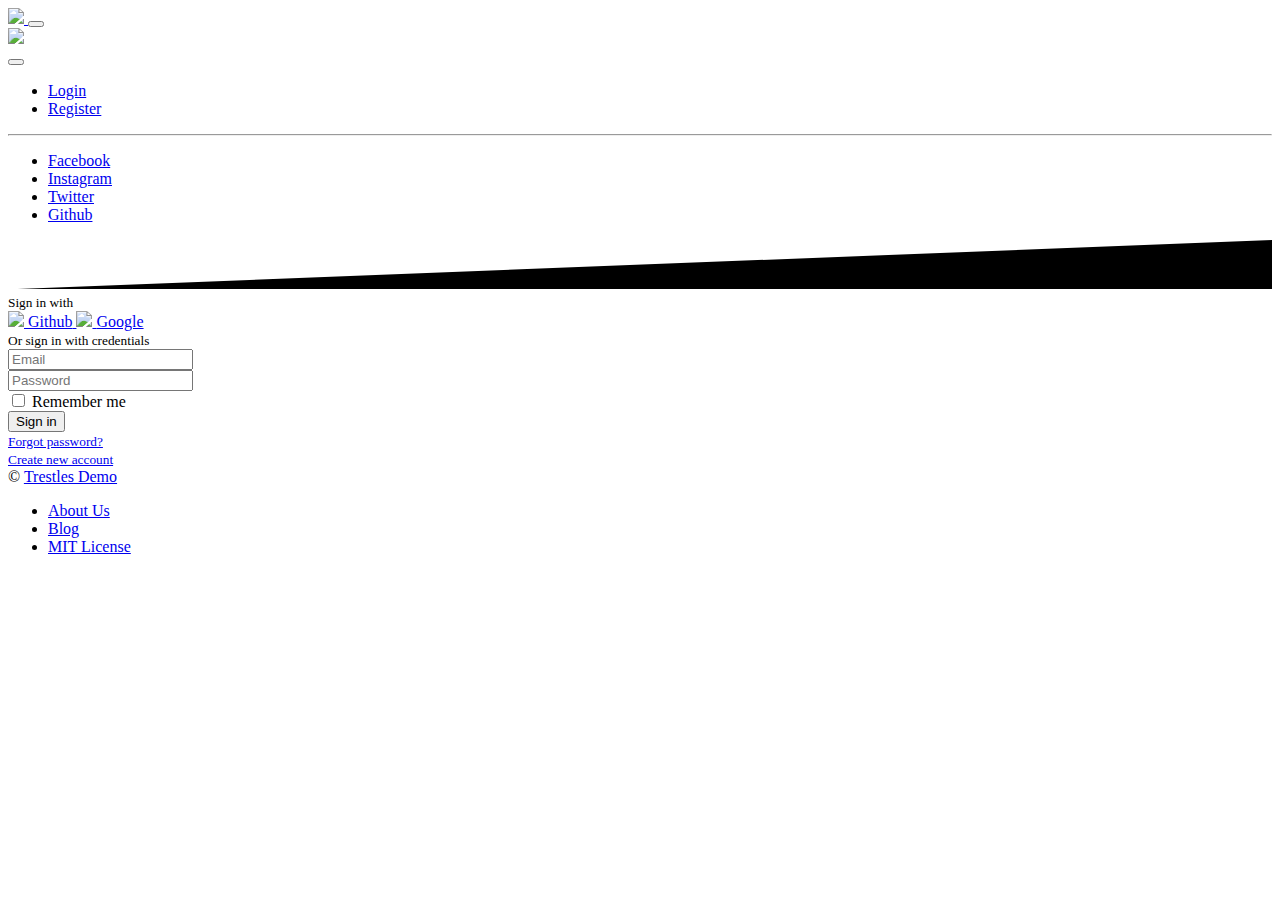
==== index.html @ ab96f649 "master import" ====
<!--
=========================================================

* Go Trestles Product Team!
* First American Demo 
* Product Lunch and Learn 

=========================================================

-->
<!DOCTYPE html>
<html>

<head>
  <meta charset="utf-8">
  <meta name="viewport" content="width=device-width, initial-scale=1, shrink-to-fit=no">
  <meta name="description" content="Dashboard">
  <meta name="author" content="Trestles">
  <title>Trestles Demo - Login</title>
  <!-- Favicon -->
  <link rel="icon" href="assets/img/brand/favicon.png" type="image/png">
  <!-- Fonts -->
  <link rel="stylesheet" href="https://fonts.googleapis.com/css?family=Open+Sans:300,400,600,700">
  <!-- Icons -->
  <link rel="stylesheet" href="assets/vendor/nucleo/css/nucleo.css" type="text/css">
  <link rel="stylesheet" href="assets/vendor/@fortawesome/fontawesome-free/css/all.min.css" type="text/css">
  <!-- Argon CSS -->
  <link rel="stylesheet" href="assets/css/demo.css?v=1.2.0" type="text/css">
</head>

<body class="bg-default">
  <!-- Navbar -->
  <nav id="navbar-main" class="navbar navbar-horizontal navbar-transparent navbar-main navbar-expand-lg navbar-light">
    <div class="container">
      <a class="navbar-brand" href="dashboard.html">
        <img src="assets/img/brand/white.png">
      </a>
      <button class="navbar-toggler" type="button" data-toggle="collapse" data-target="#navbar-collapse" aria-controls="navbar-collapse" aria-expanded="false" aria-label="Toggle navigation">
        <span class="navbar-toggler-icon"></span>
      </button>
      <div class="navbar-collapse navbar-custom-collapse collapse" id="navbar-collapse">
        <div class="navbar-collapse-header">
          <div class="row">
            <div class="col-6 collapse-brand">
              <a href="dashboard.html">
                <img src="assets/img/brand/blue.png">
              </a>
            </div>
            <div class="col-6 collapse-close">
              <button type="button" class="navbar-toggler" data-toggle="collapse" data-target="#navbar-collapse" aria-controls="navbar-collapse" aria-expanded="false" aria-label="Toggle navigation">
                <span></span>
                <span></span>
              </button>
            </div>
          </div>
        </div>
        <ul class="navbar-nav mr-auto">
          
          <li class="nav-item">
            <a href="#" class="nav-link">
              <span class="nav-link-inner--text">Login</span>
            </a>
          </li>
          <li class="nav-item">
            <a href="#" class="nav-link">
              <span class="nav-link-inner--text">Register</span>
            </a>
          </li>
        </ul>
        <hr class="d-lg-none" />
        <ul class="navbar-nav align-items-lg-center ml-lg-auto">
          <li class="nav-item">
            <a class="nav-link nav-link-icon" href="#" target="_blank" data-toggle="tooltip" data-original-title="Like us on Facebook">
              <i class="fab fa-facebook-square"></i>
              <span class="nav-link-inner--text d-lg-none">Facebook</span>
            </a>
          </li>
          <li class="nav-item">
            <a class="nav-link nav-link-icon" href="#" target="_blank" data-toggle="tooltip" data-original-title="Follow us on Instagram">
              <i class="fab fa-instagram"></i>
              <span class="nav-link-inner--text d-lg-none">Instagram</span>
            </a>
          </li>
          <li class="nav-item">
            <a class="nav-link nav-link-icon" href="#" target="_blank" data-toggle="tooltip" data-original-title="Follow us on Twitter">
              <i class="fab fa-twitter-square"></i>
              <span class="nav-link-inner--text d-lg-none">Twitter</span>
            </a>
          </li>
          <li class="nav-item">
            <a class="nav-link nav-link-icon" href="#" target="_blank" data-toggle="tooltip" data-original-title="Star us on Github">
              <i class="fab fa-github"></i>
              <span class="nav-link-inner--text d-lg-none">Github</span>
            </a>
          </li>
        </ul>
      </div>
    </div>
  </nav>
  <!-- Main content -->
  <div class="main-content">
    <!-- Header -->
    <div class="header bg-gradient-primary py-7 py-lg-8 pt-lg-9">
      <div class="container">
        <div class="header-body text-center mb-2">
          <div class="row justify-content-center">
            <div class="col-xl-5 col-lg-6 col-md-8 px-5">
             
            </div>
          </div>
        </div>
      </div>
      <div class="separator separator-bottom separator-skew zindex-100">
        <svg x="0" y="0" viewBox="0 0 2560 100" preserveAspectRatio="none" version="1.1" xmlns="http://www.w3.org/2000/svg">
          <polygon class="fill-default" points="2560 0 2560 100 0 100"></polygon>
        </svg>
      </div>
    </div>
    <!-- Page content -->
    <div class="container mt--7 pb-5">
      <div class="row justify-content-center">
        <div class="col-lg-5 col-md-7">
          <div class="card bg-secondary border-0 mb-0">
            <div class="card-header bg-transparent pb-5">
              <div class="text-muted text-center mt-2 mb-3"><small>Sign in with</small></div>
              <div class="btn-wrapper text-center">
                <a href="#" class="btn btn-neutral btn-icon">
                  <span class="btn-inner--icon"><img src="assets/img/icons/common/github.svg"></span>
                  <span class="btn-inner--text">Github</span>
                </a>
                <a href="#" class="btn btn-neutral btn-icon">
                  <span class="btn-inner--icon"><img src="assets/img/icons/common/google.svg"></span>
                  <span class="btn-inner--text">Google</span>
                </a>
              </div>
            </div>
            <div class="card-body px-lg-5 py-lg-5">
              <div class="text-center text-muted mb-4">
                <small>Or sign in with credentials</small>
              </div>
              <form role="form">
                <div class="form-group mb-3">
                  <div class="input-group input-group-merge input-group-alternative">
                    <div class="input-group-prepend">
                      <span class="input-group-text"><i class="ni ni-email-83"></i></span>
                    </div>
                    <input class="form-control" placeholder="Email" type="email">
                  </div>
                </div>
                <div class="form-group">
                  <div class="input-group input-group-merge input-group-alternative">
                    <div class="input-group-prepend">
                      <span class="input-group-text"><i class="ni ni-lock-circle-open"></i></span>
                    </div>
                    <input class="form-control" placeholder="Password" type="password">
                  </div>
                </div>
                <div class="custom-control custom-control-alternative custom-checkbox">
                  <input class="custom-control-input" id=" customCheckLogin" type="checkbox">
                  <label class="custom-control-label" for=" customCheckLogin">
                    <span class="text-muted">Remember me</span>
                  </label>
                </div>
                <div class="text-center">
                  <button type="button" class="btn btn-primary my-4" onclick="window.location.href='dashboard.html'">Sign in</button>
                </div>
              </form>
            </div>
          </div>
          <div class="row mt-3">
            <div class="col-6">
              <a href="#" class="text-light"><small>Forgot password?</small></a>
            </div>
            <div class="col-6 text-right">
              <a href="#" class="text-light"><small>Create new account</small></a>
            </div>
          </div>
        </div>
      </div>
    </div>
  </div>
  <!-- Footer -->
  <footer id="footer-main">
    <div class="container">
      <div class="row align-items-center justify-content-xl-between">
        <div class="col-xl-6">
          <div class="copyright text-center  text-lg-left  text-muted">
            &copy; <a href="#" class="font-weight-bold ml-1" target="_blank">Trestles Demo</a>
          </div>
        </div>
        <div class="col-xl-6">
          <ul class="nav nav-footer justify-content-center justify-content-lg-end">
            <li class="nav-item">
              <a href="#" class="nav-link" target="_blank">About Us</a>
            </li>
            <li class="nav-item">
              <a href="#" class="nav-link" target="_blank">Blog</a>
            </li>
            <li class="nav-item">
              <a href="#" class="nav-link" target="_blank">MIT License</a>
            </li>
          </ul>
        </div>
      </div>
    </div>
  </footer>
  <!-- Argon Scripts -->
  <!-- Core -->
  <script src="assets/vendor/jquery/dist/jquery.min.js"></script>
  <script src="assets/vendor/bootstrap/dist/js/bootstrap.bundle.min.js"></script>
  <script src="assets/vendor/js-cookie/js.cookie.js"></script>
  <script src="assets/vendor/jquery.scrollbar/jquery.scrollbar.min.js"></script>
  <script src="assets/vendor/jquery-scroll-lock/dist/jquery-scrollLock.min.js"></script>
  <!-- Argon JS -->
  <script src="assets/js/demo.js?v=1.2.0"></script>
</body>

</html>
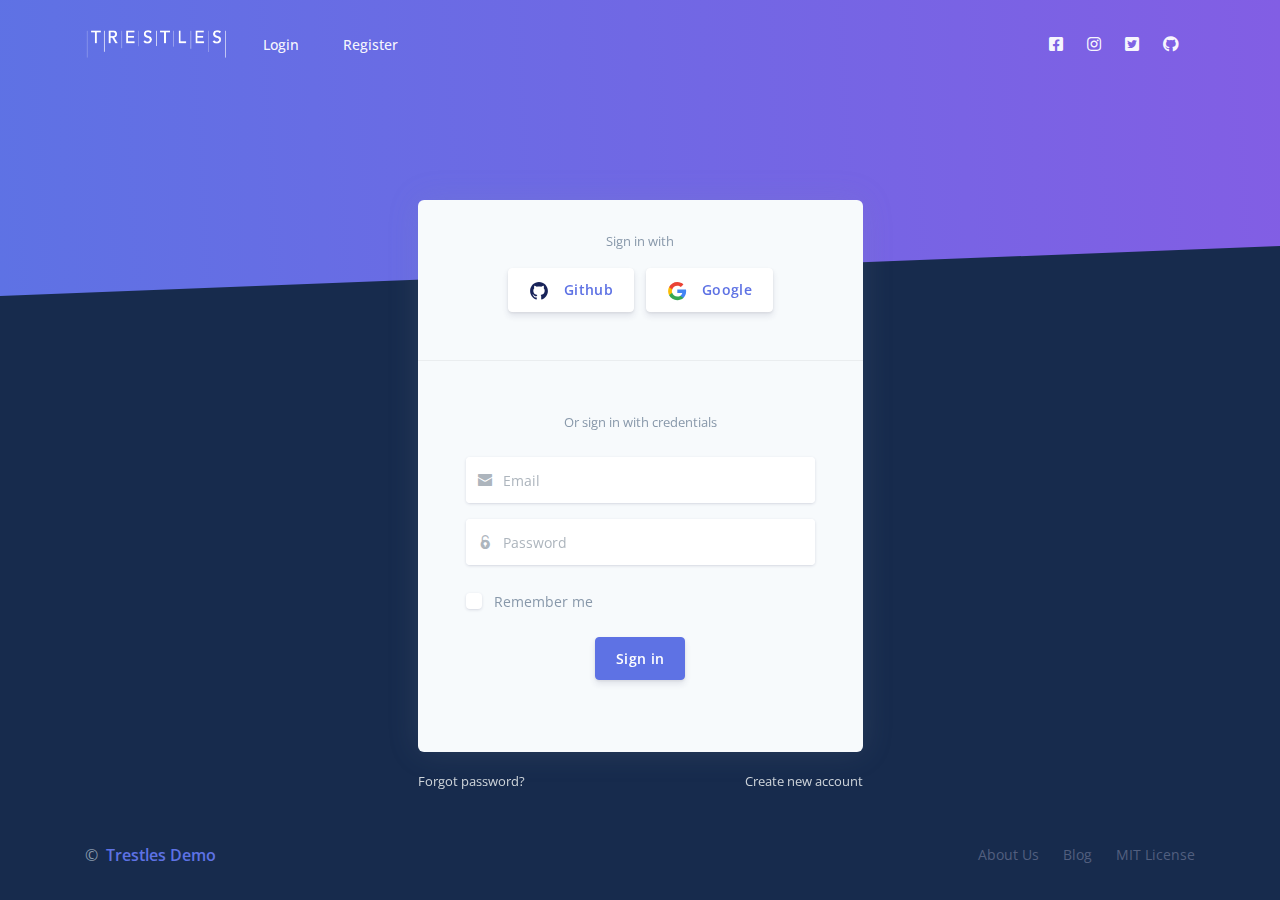
==== commit e3d8e767: "more edits" ====
--- a/index.html
+++ b/index.html
@@ -24,7 +24,7 @@
   <!-- Icons -->
   <link rel="stylesheet" href="assets/vendor/nucleo/css/nucleo.css" type="text/css">
   <link rel="stylesheet" href="assets/vendor/@fortawesome/fontawesome-free/css/all.min.css" type="text/css">
-  <!-- Argon CSS -->
+  <!-- CSS -->
   <link rel="stylesheet" href="assets/css/demo.css?v=1.2.0" type="text/css">
 </head>
 
@@ -204,14 +204,14 @@
       </div>
     </div>
   </footer>
-  <!-- Argon Scripts -->
+  <!-- Scripts -->
   <!-- Core -->
   <script src="assets/vendor/jquery/dist/jquery.min.js"></script>
   <script src="assets/vendor/bootstrap/dist/js/bootstrap.bundle.min.js"></script>
   <script src="assets/vendor/js-cookie/js.cookie.js"></script>
   <script src="assets/vendor/jquery.scrollbar/jquery.scrollbar.min.js"></script>
   <script src="assets/vendor/jquery-scroll-lock/dist/jquery-scrollLock.min.js"></script>
-  <!-- Argon JS -->
+  <!-- JS -->
   <script src="assets/js/demo.js?v=1.2.0"></script>
 </body>
 
--- a/assets/vendor/nucleo/css/nucleo.css
+++ b/assets/vendor/nucleo/css/nucleo.css
@@ -0,0 +1,572 @@
+/*--------------------------------
+
+hermes-dashboard-icons Web Font - built using nucleoapp.com
+License - nucleoapp.com/license/
+
+-------------------------------- */
+@font-face {
+  font-family: 'NucleoIcons';
+  src: url('../fonts/nucleo-icons.eot');
+  src: url('../fonts/nucleo-icons.eot') format('embedded-opentype'), url('../fonts/nucleo-icons.woff2') format('woff2'), url('../fonts/nucleo-icons.woff') format('woff'), url('../fonts/nucleo-icons.ttf') format('truetype'), url('../fonts/nucleo-icons.svg') format('svg');
+  font-weight: normal;
+  font-style: normal;
+}
+/*------------------------
+    base class definition
+-------------------------*/
+.ni {
+  display: inline-block;
+  font: normal normal normal 14px/1 NucleoIcons;
+  font-size: inherit;
+  text-rendering: auto;
+  -webkit-font-smoothing: antialiased;
+  -moz-osx-font-smoothing: grayscale;
+}
+/*------------------------
+  change icon size
+-------------------------*/
+.ni-lg {
+  font-size: 1.33333333em;
+  line-height: 0.75em;
+  vertical-align: -15%;
+}
+.ni-2x {
+  font-size: 2em;
+}
+.ni-3x {
+  font-size: 3em;
+}
+.ni-4x {
+  font-size: 4em;
+}
+.ni-5x {
+  font-size: 5em;
+}
+
+/*----------------------------------
+  add a square/circle background
+-----------------------------------*/
+.ni.square,
+.ni.circle {
+  padding: 0.33333333em;
+  vertical-align: -16%;
+  background-color: #eee;
+}
+.ni.circle {
+  border-radius: 50%;
+}
+/*------------------------
+  list icons
+-------------------------*/
+.ni-ul {
+  padding-left: 0;
+  margin-left: 2.14285714em;
+  list-style-type: none;
+}
+.ni-ul > li {
+  position: relative;
+}
+.ni-ul > li > .ni {
+  position: absolute;
+  left: -1.57142857em;
+  top: 0.14285714em;
+  text-align: center;
+}
+.ni-ul > li > .ni.lg {
+  top: 0;
+  left: -1.35714286em;
+}
+.ni-ul > li > .ni.circle,
+.ni-ul > li > .ni.square {
+  top: -0.19047619em;
+  left: -1.9047619em;
+}
+/*------------------------
+  spinning icons
+-------------------------*/
+.ni.spin {
+  -webkit-animation: nc-spin 2s infinite linear;
+  -moz-animation: nc-spin 2s infinite linear;
+  animation: nc-spin 2s infinite linear;
+}
+@-webkit-keyframes nc-spin {
+  0% {
+    -webkit-transform: rotate(0deg);
+  }
+  100% {
+    -webkit-transform: rotate(360deg);
+  }
+}
+@-moz-keyframes nc-spin {
+  0% {
+    -moz-transform: rotate(0deg);
+  }
+  100% {
+    -moz-transform: rotate(360deg);
+  }
+}
+@keyframes nc-spin {
+  0% {
+    -webkit-transform: rotate(0deg);
+    -moz-transform: rotate(0deg);
+    -ms-transform: rotate(0deg);
+    -o-transform: rotate(0deg);
+    transform: rotate(0deg);
+  }
+  100% {
+    -webkit-transform: rotate(360deg);
+    -moz-transform: rotate(360deg);
+    -ms-transform: rotate(360deg);
+    -o-transform: rotate(360deg);
+    transform: rotate(360deg);
+  }
+}
+/*------------------------
+  rotated/flipped icons
+-------------------------*/
+.ni.rotate-90 {
+  filter: progid:DXImageTransform.Microsoft.BasicImage(rotation=1);
+  -webkit-transform: rotate(90deg);
+  -moz-transform: rotate(90deg);
+  -ms-transform: rotate(90deg);
+  -o-transform: rotate(90deg);
+  transform: rotate(90deg);
+}
+.ni.rotate-180 {
+  filter: progid:DXImageTransform.Microsoft.BasicImage(rotation=2);
+  -webkit-transform: rotate(180deg);
+  -moz-transform: rotate(180deg);
+  -ms-transform: rotate(180deg);
+  -o-transform: rotate(180deg);
+  transform: rotate(180deg);
+}
+.ni.rotate-270 {
+  filter: progid:DXImageTransform.Microsoft.BasicImage(rotation=3);
+  -webkit-transform: rotate(270deg);
+  -moz-transform: rotate(270deg);
+  -ms-transform: rotate(270deg);
+  -o-transform: rotate(270deg);
+  transform: rotate(270deg);
+}
+.ni.flip-y {
+  filter: progid:DXImageTransform.Microsoft.BasicImage(rotation=0);
+  -webkit-transform: scale(-1, 1);
+  -moz-transform: scale(-1, 1);
+  -ms-transform: scale(-1, 1);
+  -o-transform: scale(-1, 1);
+  transform: scale(-1, 1);
+}
+.ni.flip-x {
+  filter: progid:DXImageTransform.Microsoft.BasicImage(rotation=2);
+  -webkit-transform: scale(1, -1);
+  -moz-transform: scale(1, -1);
+  -ms-transform: scale(1, -1);
+  -o-transform: scale(1, -1);
+  transform: scale(1, -1);
+}
+/*------------------------
+    font icons
+-------------------------*/
+
+.ni-active-40::before {
+    content: "\ea02";
+}
+
+.ni-air-baloon::before {
+    content: "\ea03";
+}
+
+.ni-album-2::before {
+    content: "\ea04";
+}
+
+.ni-align-center::before {
+    content: "\ea05";
+}
+
+.ni-align-left-2::before {
+    content: "\ea06";
+}
+
+.ni-ambulance::before {
+    content: "\ea07";
+}
+
+.ni-app::before {
+    content: "\ea08";
+}
+
+.ni-archive-2::before {
+    content: "\ea09";
+}
+
+.ni-atom::before {
+    content: "\ea0a";
+}
+
+.ni-badge::before {
+    content: "\ea0b";
+}
+
+.ni-bag-17::before {
+    content: "\ea0c";
+}
+
+.ni-basket::before {
+    content: "\ea0d";
+}
+
+.ni-bell-55::before {
+    content: "\ea0e";
+}
+
+.ni-bold-down::before {
+    content: "\ea0f";
+}
+
+.ni-bold-left::before {
+    content: "\ea10";
+}
+
+.ni-bold-right::before {
+    content: "\ea11";
+}
+
+.ni-bold-up::before {
+    content: "\ea12";
+}
+
+.ni-bold::before {
+    content: "\ea13";
+}
+
+.ni-book-bookmark::before {
+    content: "\ea14";
+}
+
+.ni-books::before {
+    content: "\ea15";
+}
+
+.ni-box-2::before {
+    content: "\ea16";
+}
+
+.ni-briefcase-24::before {
+    content: "\ea17";
+}
+
+.ni-building::before {
+    content: "\ea18";
+}
+
+.ni-bulb-61::before {
+    content: "\ea19";
+}
+
+.ni-bullet-list-67::before {
+    content: "\ea1a";
+}
+
+.ni-bus-front-12::before {
+    content: "\ea1b";
+}
+
+.ni-button-pause::before {
+    content: "\ea1c";
+}
+
+.ni-button-play::before {
+    content: "\ea1d";
+}
+
+.ni-button-power::before {
+    content: "\ea1e";
+}
+
+.ni-calendar-grid-58::before {
+    content: "\ea1f";
+}
+
+.ni-camera-compact::before {
+    content: "\ea20";
+}
+
+.ni-caps-small::before {
+    content: "\ea21";
+}
+
+.ni-cart::before {
+    content: "\ea22";
+}
+
+.ni-chart-bar-32::before {
+    content: "\ea23";
+}
+
+.ni-chart-pie-35::before {
+    content: "\ea24";
+}
+
+.ni-chat-round::before {
+    content: "\ea25";
+}
+
+.ni-check-bold::before {
+    content: "\ea26";
+}
+
+.ni-circle-08::before {
+    content: "\ea27";
+}
+
+.ni-cloud-download-95::before {
+    content: "\ea28";
+}
+
+.ni-cloud-upload-96::before {
+    content: "\ea29";
+}
+
+.ni-compass-04::before {
+    content: "\ea2a";
+}
+
+.ni-controller::before {
+    content: "\ea2b";
+}
+
+.ni-credit-card::before {
+    content: "\ea2c";
+}
+
+.ni-curved-next::before {
+    content: "\ea2d";
+}
+
+.ni-delivery-fast::before {
+    content: "\ea2e";
+}
+
+.ni-diamond::before {
+    content: "\ea2f";
+}
+
+.ni-email-83::before {
+    content: "\ea30";
+}
+
+.ni-fat-add::before {
+    content: "\ea31";
+}
+
+.ni-fat-delete::before {
+    content: "\ea32";
+}
+
+.ni-fat-remove::before {
+    content: "\ea33";
+}
+
+.ni-favourite-28::before {
+    content: "\ea34";
+}
+
+.ni-folder-17::before {
+    content: "\ea35";
+}
+
+.ni-glasses-2::before {
+    content: "\ea36";
+}
+
+.ni-hat-3::before {
+    content: "\ea37";
+}
+
+.ni-headphones::before {
+    content: "\ea38";
+}
+
+.ni-html5::before {
+    content: "\ea39";
+}
+
+.ni-istanbul::before {
+    content: "\ea3a";
+}
+
+.ni-key-25::before {
+    content: "\ea3b";
+}
+
+.ni-laptop::before {
+    content: "\ea3c";
+}
+
+.ni-like-2::before {
+    content: "\ea3d";
+}
+
+.ni-lock-circle-open::before {
+    content: "\ea3e";
+}
+
+.ni-map-big::before {
+    content: "\ea3f";
+}
+
+.ni-mobile-button::before {
+    content: "\ea40";
+}
+
+.ni-money-coins::before {
+    content: "\ea41";
+}
+
+.ni-note-03::before {
+    content: "\ea42";
+}
+
+.ni-notification-70::before {
+    content: "\ea43";
+}
+
+.ni-palette::before {
+    content: "\ea44";
+}
+
+.ni-paper-diploma::before {
+    content: "\ea45";
+}
+
+.ni-pin-3::before {
+    content: "\ea46";
+}
+
+.ni-planet::before {
+    content: "\ea47";
+}
+
+.ni-ruler-pencil::before {
+    content: "\ea48";
+}
+
+.ni-satisfied::before {
+    content: "\ea49";
+}
+
+.ni-scissors::before {
+    content: "\ea4a";
+}
+
+.ni-send::before {
+    content: "\ea4b";
+}
+
+.ni-settings-gear-65::before {
+    content: "\ea4c";
+}
+
+.ni-settings::before {
+    content: "\ea4d";
+}
+
+.ni-single-02::before {
+    content: "\ea4e";
+}
+
+.ni-single-copy-04::before {
+    content: "\ea4f";
+}
+
+.ni-sound-wave::before {
+    content: "\ea50";
+}
+
+.ni-spaceship::before {
+    content: "\ea51";
+}
+
+.ni-square-pin::before {
+    content: "\ea52";
+}
+
+.ni-support-16::before {
+    content: "\ea53";
+}
+
+.ni-tablet-button::before {
+    content: "\ea54";
+}
+
+.ni-tag::before {
+    content: "\ea55";
+}
+
+.ni-tie-bow::before {
+    content: "\ea56";
+}
+
+.ni-time-alarm::before {
+    content: "\ea57";
+}
+
+.ni-trophy::before {
+    content: "\ea58";
+}
+
+.ni-tv-2::before {
+    content: "\ea59";
+}
+
+.ni-umbrella-13::before {
+    content: "\ea5a";
+}
+
+.ni-user-run::before {
+    content: "\ea5b";
+}
+
+.ni-vector::before {
+    content: "\ea5c";
+}
+
+.ni-watch-time::before {
+    content: "\ea5d";
+}
+
+.ni-world::before {
+    content: "\ea5e";
+}
+
+.ni-zoom-split-in::before {
+    content: "\ea5f";
+}
+
+.ni-collection::before {
+    content: "\ea60";
+}
+
+.ni-image::before {
+    content: "\ea61";
+}
+
+.ni-shop::before {
+    content: "\ea62";
+}
+
+.ni-ungroup::before {
+    content: "\ea63";
+}
+
+.ni-world-2::before {
+    content: "\ea64";
+}
+
+.ni-ui-04::before {
+    content: "\ea65";
+}
+
+
+/* all icon font classes list here */
--- a/assets/vendor/@fortawesome/fontawesome-free/css/all.min.css
+++ b/assets/vendor/@fortawesome/fontawesome-free/css/all.min.css
@@ -0,0 +1,5 @@
+/*!
+ * Font Awesome Free 5.12.0 by @fontawesome - https://fontawesome.com
+ * License - https://fontawesome.com/license/free (Icons: CC BY 4.0, Fonts: SIL OFL 1.1, Code: MIT License)
+ */
+.fa,.fab,.fad,.fal,.far,.fas{-moz-osx-font-smoothing:grayscale;-webkit-font-smoothing:antialiased;display:inline-block;font-style:normal;font-variant:normal;text-rendering:auto;line-height:1}.fa-lg{font-size:1.33333em;line-height:.75em;vertical-align:-.0667em}.fa-xs{font-size:.75em}.fa-sm{font-size:.875em}.fa-1x{font-size:1em}.fa-2x{font-size:2em}.fa-3x{font-size:3em}.fa-4x{font-size:4em}.fa-5x{font-size:5em}.fa-6x{font-size:6em}.fa-7x{font-size:7em}.fa-8x{font-size:8em}.fa-9x{font-size:9em}.fa-10x{font-size:10em}.fa-fw{text-align:center;width:1.25em}.fa-ul{list-style-type:none;margin-left:2.5em;padding-left:0}.fa-ul>li{position:relative}.fa-li{left:-2em;position:absolute;text-align:center;width:2em;line-height:inherit}.fa-border{border:.08em solid #eee;border-radius:.1em;padding:.2em .25em .15em}.fa-pull-left{float:left}.fa-pull-right{float:right}.fa.fa-pull-left,.fab.fa-pull-left,.fal.fa-pull-left,.far.fa-pull-left,.fas.fa-pull-left{margin-right:.3em}.fa.fa-pull-right,.fab.fa-pull-right,.fal.fa-pull-right,.far.fa-pull-right,.fas.fa-pull-right{margin-left:.3em}.fa-spin{-webkit-animation:fa-spin 2s linear infinite;animation:fa-spin 2s linear infinite}.fa-pulse{-webkit-animation:fa-spin 1s steps(8) infinite;animation:fa-spin 1s steps(8) infinite}@-webkit-keyframes fa-spin{0%{-webkit-transform:rotate(0deg);transform:rotate(0deg)}to{-webkit-transform:rotate(1turn);transform:rotate(1turn)}}@keyframes fa-spin{0%{-webkit-transform:rotate(0deg);transform:rotate(0deg)}to{-webkit-transform:rotate(1turn);transform:rotate(1turn)}}.fa-rotate-90{-ms-filter:"progid:DXImageTransform.Microsoft.BasicImage(rotation=1)";-webkit-transform:rotate(90deg);transform:rotate(90deg)}.fa-rotate-180{-ms-filter:"progid:DXImageTransform.Microsoft.BasicImage(rotation=2)";-webkit-transform:rotate(180deg);transform:rotate(180deg)}.fa-rotate-270{-ms-filter:"progid:DXImageTransform.Microsoft.BasicImage(rotation=3)";-webkit-transform:rotate(270deg);transform:rotate(270deg)}.fa-flip-horizontal{-ms-filter:"progid:DXImageTransform.Microsoft.BasicImage(rotation=0, mirror=1)";-webkit-transform:scaleX(-1);transform:scaleX(-1)}.fa-flip-vertical{-webkit-transform:scaleY(-1);transform:scaleY(-1)}.fa-flip-both,.fa-flip-horizontal.fa-flip-vertical,.fa-flip-vertical{-ms-filter:"progid:DXImageTransform.Microsoft.BasicImage(rotation=2, mirror=1)"}.fa-flip-both,.fa-flip-horizontal.fa-flip-vertical{-webkit-transform:scale(-1);transform:scale(-1)}:root .fa-flip-both,:root .fa-flip-horizontal,:root .fa-flip-vertical,:root .fa-rotate-90,:root .fa-rotate-180,:root .fa-rotate-270{-webkit-filter:none;filter:none}.fa-stack{display:inline-block;height:2em;line-height:2em;position:relative;vertical-align:middle;width:2.5em}.fa-stack-1x,.fa-stack-2x{left:0;position:absolute;text-align:center;width:100%}.fa-stack-1x{line-height:inherit}.fa-stack-2x{font-size:2em}.fa-inverse{color:#fff}.fa-500px:before{content:"\f26e"}.fa-accessible-icon:before{content:"\f368"}.fa-accusoft:before{content:"\f369"}.fa-acquisitions-incorporated:before{content:"\f6af"}.fa-ad:before{content:"\f641"}.fa-address-book:before{content:"\f2b9"}.fa-address-card:before{content:"\f2bb"}.fa-adjust:before{content:"\f042"}.fa-adn:before{content:"\f170"}.fa-adobe:before{content:"\f778"}.fa-adversal:before{content:"\f36a"}.fa-affiliatetheme:before{content:"\f36b"}.fa-air-freshener:before{content:"\f5d0"}.fa-airbnb:before{content:"\f834"}.fa-algolia:before{content:"\f36c"}.fa-align-center:before{content:"\f037"}.fa-align-justify:before{content:"\f039"}.fa-align-left:before{content:"\f036"}.fa-align-right:before{content:"\f038"}.fa-alipay:before{content:"\f642"}.fa-allergies:before{content:"\f461"}.fa-amazon:before{content:"\f270"}.fa-amazon-pay:before{content:"\f42c"}.fa-ambulance:before{content:"\f0f9"}.fa-american-sign-language-interpreting:before{content:"\f2a3"}.fa-amilia:before{content:"\f36d"}.fa-anchor:before{content:"\f13d"}.fa-android:before{content:"\f17b"}.fa-angellist:before{content:"\f209"}.fa-angle-double-down:before{content:"\f103"}.fa-angle-double-left:before{content:"\f100"}.fa-angle-double-right:before{content:"\f101"}.fa-angle-double-up:before{content:"\f102"}.fa-angle-down:before{content:"\f107"}.fa-angle-left:before{content:"\f104"}.fa-angle-right:before{content:"\f105"}.fa-angle-up:before{content:"\f106"}.fa-angry:before{content:"\f556"}.fa-angrycreative:before{content:"\f36e"}.fa-angular:before{content:"\f420"}.fa-ankh:before{content:"\f644"}.fa-app-store:before{content:"\f36f"}.fa-app-store-ios:before{content:"\f370"}.fa-apper:before{content:"\f371"}.fa-apple:before{content:"\f179"}.fa-apple-alt:before{content:"\f5d1"}.fa-apple-pay:before{content:"\f415"}.fa-archive:before{content:"\f187"}.fa-archway:before{content:"\f557"}.fa-arrow-alt-circle-down:before{content:"\f358"}.fa-arrow-alt-circle-left:before{content:"\f359"}.fa-arrow-alt-circle-right:before{content:"\f35a"}.fa-arrow-alt-circle-up:before{content:"\f35b"}.fa-arrow-circle-down:before{content:"\f0ab"}.fa-arrow-circle-left:before{content:"\f0a8"}.fa-arrow-circle-right:before{content:"\f0a9"}.fa-arrow-circle-up:before{content:"\f0aa"}.fa-arrow-down:before{content:"\f063"}.fa-arrow-left:before{content:"\f060"}.fa-arrow-right:before{content:"\f061"}.fa-arrow-up:before{content:"\f062"}.fa-arrows-alt:before{content:"\f0b2"}.fa-arrows-alt-h:before{content:"\f337"}.fa-arrows-alt-v:before{content:"\f338"}.fa-artstation:before{content:"\f77a"}.fa-assistive-listening-systems:before{content:"\f2a2"}.fa-asterisk:before{content:"\f069"}.fa-asymmetrik:before{content:"\f372"}.fa-at:before{content:"\f1fa"}.fa-atlas:before{content:"\f558"}.fa-atlassian:before{content:"\f77b"}.fa-atom:before{content:"\f5d2"}.fa-audible:before{content:"\f373"}.fa-audio-description:before{content:"\f29e"}.fa-autoprefixer:before{content:"\f41c"}.fa-avianex:before{content:"\f374"}.fa-aviato:before{content:"\f421"}.fa-award:before{content:"\f559"}.fa-aws:before{content:"\f375"}.fa-baby:before{content:"\f77c"}.fa-baby-carriage:before{content:"\f77d"}.fa-backspace:before{content:"\f55a"}.fa-backward:before{content:"\f04a"}.fa-bacon:before{content:"\f7e5"}.fa-bahai:before{content:"\f666"}.fa-balance-scale:before{content:"\f24e"}.fa-balance-scale-left:before{content:"\f515"}.fa-balance-scale-right:before{content:"\f516"}.fa-ban:before{content:"\f05e"}.fa-band-aid:before{content:"\f462"}.fa-bandcamp:before{content:"\f2d5"}.fa-barcode:before{content:"\f02a"}.fa-bars:before{content:"\f0c9"}.fa-baseball-ball:before{content:"\f433"}.fa-basketball-ball:before{content:"\f434"}.fa-bath:before{content:"\f2cd"}.fa-battery-empty:before{content:"\f244"}.fa-battery-full:before{content:"\f240"}.fa-battery-half:before{content:"\f242"}.fa-battery-quarter:before{content:"\f243"}.fa-battery-three-quarters:before{content:"\f241"}.fa-battle-net:before{content:"\f835"}.fa-bed:before{content:"\f236"}.fa-beer:before{content:"\f0fc"}.fa-behance:before{content:"\f1b4"}.fa-behance-square:before{content:"\f1b5"}.fa-bell:before{content:"\f0f3"}.fa-bell-slash:before{content:"\f1f6"}.fa-bezier-curve:before{content:"\f55b"}.fa-bible:before{content:"\f647"}.fa-bicycle:before{content:"\f206"}.fa-biking:before{content:"\f84a"}.fa-bimobject:before{content:"\f378"}.fa-binoculars:before{content:"\f1e5"}.fa-biohazard:before{content:"\f780"}.fa-birthday-cake:before{content:"\f1fd"}.fa-bitbucket:before{content:"\f171"}.fa-bitcoin:before{content:"\f379"}.fa-bity:before{content:"\f37a"}.fa-black-tie:before{content:"\f27e"}.fa-blackberry:before{content:"\f37b"}.fa-blender:before{content:"\f517"}.fa-blender-phone:before{content:"\f6b6"}.fa-blind:before{content:"\f29d"}.fa-blog:before{content:"\f781"}.fa-blogger:before{content:"\f37c"}.fa-blogger-b:before{content:"\f37d"}.fa-bluetooth:before{content:"\f293"}.fa-bluetooth-b:before{content:"\f294"}.fa-bold:before{content:"\f032"}.fa-bolt:before{content:"\f0e7"}.fa-bomb:before{content:"\f1e2"}.fa-bone:before{content:"\f5d7"}.fa-bong:before{content:"\f55c"}.fa-book:before{content:"\f02d"}.fa-book-dead:before{content:"\f6b7"}.fa-book-medical:before{content:"\f7e6"}.fa-book-open:before{content:"\f518"}.fa-book-reader:before{content:"\f5da"}.fa-bookmark:before{content:"\f02e"}.fa-bootstrap:before{content:"\f836"}.fa-border-all:before{content:"\f84c"}.fa-border-none:before{content:"\f850"}.fa-border-style:before{content:"\f853"}.fa-bowling-ball:before{content:"\f436"}.fa-box:before{content:"\f466"}.fa-box-open:before{content:"\f49e"}.fa-boxes:before{content:"\f468"}.fa-braille:before{content:"\f2a1"}.fa-brain:before{content:"\f5dc"}.fa-bread-slice:before{content:"\f7ec"}.fa-briefcase:before{content:"\f0b1"}.fa-briefcase-medical:before{content:"\f469"}.fa-broadcast-tower:before{content:"\f519"}.fa-broom:before{content:"\f51a"}.fa-brush:before{content:"\f55d"}.fa-btc:before{content:"\f15a"}.fa-buffer:before{content:"\f837"}.fa-bug:before{content:"\f188"}.fa-building:before{content:"\f1ad"}.fa-bullhorn:before{content:"\f0a1"}.fa-bullseye:before{content:"\f140"}.fa-burn:before{content:"\f46a"}.fa-buromobelexperte:before{content:"\f37f"}.fa-bus:before{content:"\f207"}.fa-bus-alt:before{content:"\f55e"}.fa-business-time:before{content:"\f64a"}.fa-buy-n-large:before{content:"\f8a6"}.fa-buysellads:before{content:"\f20d"}.fa-calculator:before{content:"\f1ec"}.fa-calendar:before{content:"\f133"}.fa-calendar-alt:before{content:"\f073"}.fa-calendar-check:before{content:"\f274"}.fa-calendar-day:before{content:"\f783"}.fa-calendar-minus:before{content:"\f272"}.fa-calendar-plus:before{content:"\f271"}.fa-calendar-times:before{content:"\f273"}.fa-calendar-week:before{content:"\f784"}.fa-camera:before{content:"\f030"}.fa-camera-retro:before{content:"\f083"}.fa-campground:before{content:"\f6bb"}.fa-canadian-maple-leaf:before{content:"\f785"}.fa-candy-cane:before{content:"\f786"}.fa-cannabis:before{content:"\f55f"}.fa-capsules:before{content:"\f46b"}.fa-car:before{content:"\f1b9"}.fa-car-alt:before{content:"\f5de"}.fa-car-battery:before{content:"\f5df"}.fa-car-crash:before{content:"\f5e1"}.fa-car-side:before{content:"\f5e4"}.fa-caravan:before{content:"\f8ff"}.fa-caret-down:before{content:"\f0d7"}.fa-caret-left:before{content:"\f0d9"}.fa-caret-right:before{content:"\f0da"}.fa-caret-square-down:before{content:"\f150"}.fa-caret-square-left:before{content:"\f191"}.fa-caret-square-right:before{content:"\f152"}.fa-caret-square-up:before{content:"\f151"}.fa-caret-up:before{content:"\f0d8"}.fa-carrot:before{content:"\f787"}.fa-cart-arrow-down:before{content:"\f218"}.fa-cart-plus:before{content:"\f217"}.fa-cash-register:before{content:"\f788"}.fa-cat:before{content:"\f6be"}.fa-cc-amazon-pay:before{content:"\f42d"}.fa-cc-amex:before{content:"\f1f3"}.fa-cc-apple-pay:before{content:"\f416"}.fa-cc-diners-club:before{content:"\f24c"}.fa-cc-discover:before{content:"\f1f2"}.fa-cc-jcb:before{content:"\f24b"}.fa-cc-mastercard:before{content:"\f1f1"}.fa-cc-paypal:before{content:"\f1f4"}.fa-cc-stripe:before{content:"\f1f5"}.fa-cc-visa:before{content:"\f1f0"}.fa-centercode:before{content:"\f380"}.fa-centos:before{content:"\f789"}.fa-certificate:before{content:"\f0a3"}.fa-chair:before{content:"\f6c0"}.fa-chalkboard:before{content:"\f51b"}.fa-chalkboard-teacher:before{content:"\f51c"}.fa-charging-station:before{content:"\f5e7"}.fa-chart-area:before{content:"\f1fe"}.fa-chart-bar:before{content:"\f080"}.fa-chart-line:before{content:"\f201"}.fa-chart-pie:before{content:"\f200"}.fa-check:before{content:"\f00c"}.fa-check-circle:before{content:"\f058"}.fa-check-double:before{content:"\f560"}.fa-check-square:before{content:"\f14a"}.fa-cheese:before{content:"\f7ef"}.fa-chess:before{content:"\f439"}.fa-chess-bishop:before{content:"\f43a"}.fa-chess-board:before{content:"\f43c"}.fa-chess-king:before{content:"\f43f"}.fa-chess-knight:before{content:"\f441"}.fa-chess-pawn:before{content:"\f443"}.fa-chess-queen:before{content:"\f445"}.fa-chess-rook:before{content:"\f447"}.fa-chevron-circle-down:before{content:"\f13a"}.fa-chevron-circle-left:before{content:"\f137"}.fa-chevron-circle-right:before{content:"\f138"}.fa-chevron-circle-up:before{content:"\f139"}.fa-chevron-down:before{content:"\f078"}.fa-chevron-left:before{content:"\f053"}.fa-chevron-right:before{content:"\f054"}.fa-chevron-up:before{content:"\f077"}.fa-child:before{content:"\f1ae"}.fa-chrome:before{content:"\f268"}.fa-chromecast:before{content:"\f838"}.fa-church:before{content:"\f51d"}.fa-circle:before{content:"\f111"}.fa-circle-notch:before{content:"\f1ce"}.fa-city:before{content:"\f64f"}.fa-clinic-medical:before{content:"\f7f2"}.fa-clipboard:before{content:"\f328"}.fa-clipboard-check:before{content:"\f46c"}.fa-clipboard-list:before{content:"\f46d"}.fa-clock:before{content:"\f017"}.fa-clone:before{content:"\f24d"}.fa-closed-captioning:before{content:"\f20a"}.fa-cloud:before{content:"\f0c2"}.fa-cloud-download-alt:before{content:"\f381"}.fa-cloud-meatball:before{content:"\f73b"}.fa-cloud-moon:before{content:"\f6c3"}.fa-cloud-moon-rain:before{content:"\f73c"}.fa-cloud-rain:before{content:"\f73d"}.fa-cloud-showers-heavy:before{content:"\f740"}.fa-cloud-sun:before{content:"\f6c4"}.fa-cloud-sun-rain:before{content:"\f743"}.fa-cloud-upload-alt:before{content:"\f382"}.fa-cloudscale:before{content:"\f383"}.fa-cloudsmith:before{content:"\f384"}.fa-cloudversify:before{content:"\f385"}.fa-cocktail:before{content:"\f561"}.fa-code:before{content:"\f121"}.fa-code-branch:before{content:"\f126"}.fa-codepen:before{content:"\f1cb"}.fa-codiepie:before{content:"\f284"}.fa-coffee:before{content:"\f0f4"}.fa-cog:before{content:"\f013"}.fa-cogs:before{content:"\f085"}.fa-coins:before{content:"\f51e"}.fa-columns:before{content:"\f0db"}.fa-comment:before{content:"\f075"}.fa-comment-alt:before{content:"\f27a"}.fa-comment-dollar:before{content:"\f651"}.fa-comment-dots:before{content:"\f4ad"}.fa-comment-medical:before{content:"\f7f5"}.fa-comment-slash:before{content:"\f4b3"}.fa-comments:before{content:"\f086"}.fa-comments-dollar:before{content:"\f653"}.fa-compact-disc:before{content:"\f51f"}.fa-compass:before{content:"\f14e"}.fa-compress:before{content:"\f066"}.fa-compress-alt:before{content:"\f422"}.fa-compress-arrows-alt:before{content:"\f78c"}.fa-concierge-bell:before{content:"\f562"}.fa-confluence:before{content:"\f78d"}.fa-connectdevelop:before{content:"\f20e"}.fa-contao:before{content:"\f26d"}.fa-cookie:before{content:"\f563"}.fa-cookie-bite:before{content:"\f564"}.fa-copy:before{content:"\f0c5"}.fa-copyright:before{content:"\f1f9"}.fa-cotton-bureau:before{content:"\f89e"}.fa-couch:before{content:"\f4b8"}.fa-cpanel:before{content:"\f388"}.fa-creative-commons:before{content:"\f25e"}.fa-creative-commons-by:before{content:"\f4e7"}.fa-creative-commons-nc:before{content:"\f4e8"}.fa-creative-commons-nc-eu:before{content:"\f4e9"}.fa-creative-commons-nc-jp:before{content:"\f4ea"}.fa-creative-commons-nd:before{content:"\f4eb"}.fa-creative-commons-pd:before{content:"\f4ec"}.fa-creative-commons-pd-alt:before{content:"\f4ed"}.fa-creative-commons-remix:before{content:"\f4ee"}.fa-creative-commons-sa:before{content:"\f4ef"}.fa-creative-commons-sampling:before{content:"\f4f0"}.fa-creative-commons-sampling-plus:before{content:"\f4f1"}.fa-creative-commons-share:before{content:"\f4f2"}.fa-creative-commons-zero:before{content:"\f4f3"}.fa-credit-card:before{content:"\f09d"}.fa-critical-role:before{content:"\f6c9"}.fa-crop:before{content:"\f125"}.fa-crop-alt:before{content:"\f565"}.fa-cross:before{content:"\f654"}.fa-crosshairs:before{content:"\f05b"}.fa-crow:before{content:"\f520"}.fa-crown:before{content:"\f521"}.fa-crutch:before{content:"\f7f7"}.fa-css3:before{content:"\f13c"}.fa-css3-alt:before{content:"\f38b"}.fa-cube:before{content:"\f1b2"}.fa-cubes:before{content:"\f1b3"}.fa-cut:before{content:"\f0c4"}.fa-cuttlefish:before{content:"\f38c"}.fa-d-and-d:before{content:"\f38d"}.fa-d-and-d-beyond:before{content:"\f6ca"}.fa-dashcube:before{content:"\f210"}.fa-database:before{content:"\f1c0"}.fa-deaf:before{content:"\f2a4"}.fa-delicious:before{content:"\f1a5"}.fa-democrat:before{content:"\f747"}.fa-deploydog:before{content:"\f38e"}.fa-deskpro:before{content:"\f38f"}.fa-desktop:before{content:"\f108"}.fa-dev:before{content:"\f6cc"}.fa-deviantart:before{content:"\f1bd"}.fa-dharmachakra:before{content:"\f655"}.fa-dhl:before{content:"\f790"}.fa-diagnoses:before{content:"\f470"}.fa-diaspora:before{content:"\f791"}.fa-dice:before{content:"\f522"}.fa-dice-d20:before{content:"\f6cf"}.fa-dice-d6:before{content:"\f6d1"}.fa-dice-five:before{content:"\f523"}.fa-dice-four:before{content:"\f524"}.fa-dice-one:before{content:"\f525"}.fa-dice-six:before{content:"\f526"}.fa-dice-three:before{content:"\f527"}.fa-dice-two:before{content:"\f528"}.fa-digg:before{content:"\f1a6"}.fa-digital-ocean:before{content:"\f391"}.fa-digital-tachograph:before{content:"\f566"}.fa-directions:before{content:"\f5eb"}.fa-discord:before{content:"\f392"}.fa-discourse:before{content:"\f393"}.fa-divide:before{content:"\f529"}.fa-dizzy:before{content:"\f567"}.fa-dna:before{content:"\f471"}.fa-dochub:before{content:"\f394"}.fa-docker:before{content:"\f395"}.fa-dog:before{content:"\f6d3"}.fa-dollar-sign:before{content:"\f155"}.fa-dolly:before{content:"\f472"}.fa-dolly-flatbed:before{content:"\f474"}.fa-donate:before{content:"\f4b9"}.fa-door-closed:before{content:"\f52a"}.fa-door-open:before{content:"\f52b"}.fa-dot-circle:before{content:"\f192"}.fa-dove:before{content:"\f4ba"}.fa-download:before{content:"\f019"}.fa-draft2digital:before{content:"\f396"}.fa-drafting-compass:before{content:"\f568"}.fa-dragon:before{content:"\f6d5"}.fa-draw-polygon:before{content:"\f5ee"}.fa-dribbble:before{content:"\f17d"}.fa-dribbble-square:before{content:"\f397"}.fa-dropbox:before{content:"\f16b"}.fa-drum:before{content:"\f569"}.fa-drum-steelpan:before{content:"\f56a"}.fa-drumstick-bite:before{content:"\f6d7"}.fa-drupal:before{content:"\f1a9"}.fa-dumbbell:before{content:"\f44b"}.fa-dumpster:before{content:"\f793"}.fa-dumpster-fire:before{content:"\f794"}.fa-dungeon:before{content:"\f6d9"}.fa-dyalog:before{content:"\f399"}.fa-earlybirds:before{content:"\f39a"}.fa-ebay:before{content:"\f4f4"}.fa-edge:before{content:"\f282"}.fa-edit:before{content:"\f044"}.fa-egg:before{content:"\f7fb"}.fa-eject:before{content:"\f052"}.fa-elementor:before{content:"\f430"}.fa-ellipsis-h:before{content:"\f141"}.fa-ellipsis-v:before{content:"\f142"}.fa-ello:before{content:"\f5f1"}.fa-ember:before{content:"\f423"}.fa-empire:before{content:"\f1d1"}.fa-envelope:before{content:"\f0e0"}.fa-envelope-open:before{content:"\f2b6"}.fa-envelope-open-text:before{content:"\f658"}.fa-envelope-square:before{content:"\f199"}.fa-envira:before{content:"\f299"}.fa-equals:before{content:"\f52c"}.fa-eraser:before{content:"\f12d"}.fa-erlang:before{content:"\f39d"}.fa-ethereum:before{content:"\f42e"}.fa-ethernet:before{content:"\f796"}.fa-etsy:before{content:"\f2d7"}.fa-euro-sign:before{content:"\f153"}.fa-evernote:before{content:"\f839"}.fa-exchange-alt:before{content:"\f362"}.fa-exclamation:before{content:"\f12a"}.fa-exclamation-circle:before{content:"\f06a"}.fa-exclamation-triangle:before{content:"\f071"}.fa-expand:before{content:"\f065"}.fa-expand-alt:before{content:"\f424"}.fa-expand-arrows-alt:before{content:"\f31e"}.fa-expeditedssl:before{content:"\f23e"}.fa-external-link-alt:before{content:"\f35d"}.fa-external-link-square-alt:before{content:"\f360"}.fa-eye:before{content:"\f06e"}.fa-eye-dropper:before{content:"\f1fb"}.fa-eye-slash:before{content:"\f070"}.fa-facebook:before{content:"\f09a"}.fa-facebook-f:before{content:"\f39e"}.fa-facebook-messenger:before{content:"\f39f"}.fa-facebook-square:before{content:"\f082"}.fa-fan:before{content:"\f863"}.fa-fantasy-flight-games:before{content:"\f6dc"}.fa-fast-backward:before{content:"\f049"}.fa-fast-forward:before{content:"\f050"}.fa-fax:before{content:"\f1ac"}.fa-feather:before{content:"\f52d"}.fa-feather-alt:before{content:"\f56b"}.fa-fedex:before{content:"\f797"}.fa-fedora:before{content:"\f798"}.fa-female:before{content:"\f182"}.fa-fighter-jet:before{content:"\f0fb"}.fa-figma:before{content:"\f799"}.fa-file:before{content:"\f15b"}.fa-file-alt:before{content:"\f15c"}.fa-file-archive:before{content:"\f1c6"}.fa-file-audio:before{content:"\f1c7"}.fa-file-code:before{content:"\f1c9"}.fa-file-contract:before{content:"\f56c"}.fa-file-csv:before{content:"\f6dd"}.fa-file-download:before{content:"\f56d"}.fa-file-excel:before{content:"\f1c3"}.fa-file-export:before{content:"\f56e"}.fa-file-image:before{content:"\f1c5"}.fa-file-import:before{content:"\f56f"}.fa-file-invoice:before{content:"\f570"}.fa-file-invoice-dollar:before{content:"\f571"}.fa-file-medical:before{content:"\f477"}.fa-file-medical-alt:before{content:"\f478"}.fa-file-pdf:before{content:"\f1c1"}.fa-file-powerpoint:before{content:"\f1c4"}.fa-file-prescription:before{content:"\f572"}.fa-file-signature:before{content:"\f573"}.fa-file-upload:before{content:"\f574"}.fa-file-video:before{content:"\f1c8"}.fa-file-word:before{content:"\f1c2"}.fa-fill:before{content:"\f575"}.fa-fill-drip:before{content:"\f576"}.fa-film:before{content:"\f008"}.fa-filter:before{content:"\f0b0"}.fa-fingerprint:before{content:"\f577"}.fa-fire:before{content:"\f06d"}.fa-fire-alt:before{content:"\f7e4"}.fa-fire-extinguisher:before{content:"\f134"}.fa-firefox:before{content:"\f269"}.fa-firefox-browser:before{content:"\f907"}.fa-first-aid:before{content:"\f479"}.fa-first-order:before{content:"\f2b0"}.fa-first-order-alt:before{content:"\f50a"}.fa-firstdraft:before{content:"\f3a1"}.fa-fish:before{content:"\f578"}.fa-fist-raised:before{content:"\f6de"}.fa-flag:before{content:"\f024"}.fa-flag-checkered:before{content:"\f11e"}.fa-flag-usa:before{content:"\f74d"}.fa-flask:before{content:"\f0c3"}.fa-flickr:before{content:"\f16e"}.fa-flipboard:before{content:"\f44d"}.fa-flushed:before{content:"\f579"}.fa-fly:before{content:"\f417"}.fa-folder:before{content:"\f07b"}.fa-folder-minus:before{content:"\f65d"}.fa-folder-open:before{content:"\f07c"}.fa-folder-plus:before{content:"\f65e"}.fa-font:before{content:"\f031"}.fa-font-awesome:before{content:"\f2b4"}.fa-font-awesome-alt:before{content:"\f35c"}.fa-font-awesome-flag:before{content:"\f425"}.fa-font-awesome-logo-full:before{content:"\f4e6"}.fa-fonticons:before{content:"\f280"}.fa-fonticons-fi:before{content:"\f3a2"}.fa-football-ball:before{content:"\f44e"}.fa-fort-awesome:before{content:"\f286"}.fa-fort-awesome-alt:before{content:"\f3a3"}.fa-forumbee:before{content:"\f211"}.fa-forward:before{content:"\f04e"}.fa-foursquare:before{content:"\f180"}.fa-free-code-camp:before{content:"\f2c5"}.fa-freebsd:before{content:"\f3a4"}.fa-frog:before{content:"\f52e"}.fa-frown:before{content:"\f119"}.fa-frown-open:before{content:"\f57a"}.fa-fulcrum:before{content:"\f50b"}.fa-funnel-dollar:before{content:"\f662"}.fa-futbol:before{content:"\f1e3"}.fa-galactic-republic:before{content:"\f50c"}.fa-galactic-senate:before{content:"\f50d"}.fa-gamepad:before{content:"\f11b"}.fa-gas-pump:before{content:"\f52f"}.fa-gavel:before{content:"\f0e3"}.fa-gem:before{content:"\f3a5"}.fa-genderless:before{content:"\f22d"}.fa-get-pocket:before{content:"\f265"}.fa-gg:before{content:"\f260"}.fa-gg-circle:before{content:"\f261"}.fa-ghost:before{content:"\f6e2"}.fa-gift:before{content:"\f06b"}.fa-gifts:before{content:"\f79c"}.fa-git:before{content:"\f1d3"}.fa-git-alt:before{content:"\f841"}.fa-git-square:before{content:"\f1d2"}.fa-github:before{content:"\f09b"}.fa-github-alt:before{content:"\f113"}.fa-github-square:before{content:"\f092"}.fa-gitkraken:before{content:"\f3a6"}.fa-gitlab:before{content:"\f296"}.fa-gitter:before{content:"\f426"}.fa-glass-cheers:before{content:"\f79f"}.fa-glass-martini:before{content:"\f000"}.fa-glass-martini-alt:before{content:"\f57b"}.fa-glass-whiskey:before{content:"\f7a0"}.fa-glasses:before{content:"\f530"}.fa-glide:before{content:"\f2a5"}.fa-glide-g:before{content:"\f2a6"}.fa-globe:before{content:"\f0ac"}.fa-globe-africa:before{content:"\f57c"}.fa-globe-americas:before{content:"\f57d"}.fa-globe-asia:before{content:"\f57e"}.fa-globe-europe:before{content:"\f7a2"}.fa-gofore:before{content:"\f3a7"}.fa-golf-ball:before{content:"\f450"}.fa-goodreads:before{content:"\f3a8"}.fa-goodreads-g:before{content:"\f3a9"}.fa-google:before{content:"\f1a0"}.fa-google-drive:before{content:"\f3aa"}.fa-google-play:before{content:"\f3ab"}.fa-google-plus:before{content:"\f2b3"}.fa-google-plus-g:before{content:"\f0d5"}.fa-google-plus-square:before{content:"\f0d4"}.fa-google-wallet:before{content:"\f1ee"}.fa-gopuram:before{content:"\f664"}.fa-graduation-cap:before{content:"\f19d"}.fa-gratipay:before{content:"\f184"}.fa-grav:before{content:"\f2d6"}.fa-greater-than:before{content:"\f531"}.fa-greater-than-equal:before{content:"\f532"}.fa-grimace:before{content:"\f57f"}.fa-grin:before{content:"\f580"}.fa-grin-alt:before{content:"\f581"}.fa-grin-beam:before{content:"\f582"}.fa-grin-beam-sweat:before{content:"\f583"}.fa-grin-hearts:before{content:"\f584"}.fa-grin-squint:before{content:"\f585"}.fa-grin-squint-tears:before{content:"\f586"}.fa-grin-stars:before{content:"\f587"}.fa-grin-tears:before{content:"\f588"}.fa-grin-tongue:before{content:"\f589"}.fa-grin-tongue-squint:before{content:"\f58a"}.fa-grin-tongue-wink:before{content:"\f58b"}.fa-grin-wink:before{content:"\f58c"}.fa-grip-horizontal:before{content:"\f58d"}.fa-grip-lines:before{content:"\f7a4"}.fa-grip-lines-vertical:before{content:"\f7a5"}.fa-grip-vertical:before{content:"\f58e"}.fa-gripfire:before{content:"\f3ac"}.fa-grunt:before{content:"\f3ad"}.fa-guitar:before{content:"\f7a6"}.fa-gulp:before{content:"\f3ae"}.fa-h-square:before{content:"\f0fd"}.fa-hacker-news:before{content:"\f1d4"}.fa-hacker-news-square:before{content:"\f3af"}.fa-hackerrank:before{content:"\f5f7"}.fa-hamburger:before{content:"\f805"}.fa-hammer:before{content:"\f6e3"}.fa-hamsa:before{content:"\f665"}.fa-hand-holding:before{content:"\f4bd"}.fa-hand-holding-heart:before{content:"\f4be"}.fa-hand-holding-usd:before{content:"\f4c0"}.fa-hand-lizard:before{content:"\f258"}.fa-hand-middle-finger:before{content:"\f806"}.fa-hand-paper:before{content:"\f256"}.fa-hand-peace:before{content:"\f25b"}.fa-hand-point-down:before{content:"\f0a7"}.fa-hand-point-left:before{content:"\f0a5"}.fa-hand-point-right:before{content:"\f0a4"}.fa-hand-point-up:before{content:"\f0a6"}.fa-hand-pointer:before{content:"\f25a"}.fa-hand-rock:before{content:"\f255"}.fa-hand-scissors:before{content:"\f257"}.fa-hand-spock:before{content:"\f259"}.fa-hands:before{content:"\f4c2"}.fa-hands-helping:before{content:"\f4c4"}.fa-handshake:before{content:"\f2b5"}.fa-hanukiah:before{content:"\f6e6"}.fa-hard-hat:before{content:"\f807"}.fa-hashtag:before{content:"\f292"}.fa-hat-cowboy:before{content:"\f8c0"}.fa-hat-cowboy-side:before{content:"\f8c1"}.fa-hat-wizard:before{content:"\f6e8"}.fa-hdd:before{content:"\f0a0"}.fa-heading:before{content:"\f1dc"}.fa-headphones:before{content:"\f025"}.fa-headphones-alt:before{content:"\f58f"}.fa-headset:before{content:"\f590"}.fa-heart:before{content:"\f004"}.fa-heart-broken:before{content:"\f7a9"}.fa-heartbeat:before{content:"\f21e"}.fa-helicopter:before{content:"\f533"}.fa-highlighter:before{content:"\f591"}.fa-hiking:before{content:"\f6ec"}.fa-hippo:before{content:"\f6ed"}.fa-hips:before{content:"\f452"}.fa-hire-a-helper:before{content:"\f3b0"}.fa-history:before{content:"\f1da"}.fa-hockey-puck:before{content:"\f453"}.fa-holly-berry:before{content:"\f7aa"}.fa-home:before{content:"\f015"}.fa-hooli:before{content:"\f427"}.fa-hornbill:before{content:"\f592"}.fa-horse:before{content:"\f6f0"}.fa-horse-head:before{content:"\f7ab"}.fa-hospital:before{content:"\f0f8"}.fa-hospital-alt:before{content:"\f47d"}.fa-hospital-symbol:before{content:"\f47e"}.fa-hot-tub:before{content:"\f593"}.fa-hotdog:before{content:"\f80f"}.fa-hotel:before{content:"\f594"}.fa-hotjar:before{content:"\f3b1"}.fa-hourglass:before{content:"\f254"}.fa-hourglass-end:before{content:"\f253"}.fa-hourglass-half:before{content:"\f252"}.fa-hourglass-start:before{content:"\f251"}.fa-house-damage:before{content:"\f6f1"}.fa-houzz:before{content:"\f27c"}.fa-hryvnia:before{content:"\f6f2"}.fa-html5:before{content:"\f13b"}.fa-hubspot:before{content:"\f3b2"}.fa-i-cursor:before{content:"\f246"}.fa-ice-cream:before{content:"\f810"}.fa-icicles:before{content:"\f7ad"}.fa-icons:before{content:"\f86d"}.fa-id-badge:before{content:"\f2c1"}.fa-id-card:before{content:"\f2c2"}.fa-id-card-alt:before{content:"\f47f"}.fa-ideal:before{content:"\f913"}.fa-igloo:before{content:"\f7ae"}.fa-image:before{content:"\f03e"}.fa-images:before{content:"\f302"}.fa-imdb:before{content:"\f2d8"}.fa-inbox:before{content:"\f01c"}.fa-indent:before{content:"\f03c"}.fa-industry:before{content:"\f275"}.fa-infinity:before{content:"\f534"}.fa-info:before{content:"\f129"}.fa-info-circle:before{content:"\f05a"}.fa-instagram:before{content:"\f16d"}.fa-intercom:before{content:"\f7af"}.fa-internet-explorer:before{content:"\f26b"}.fa-invision:before{content:"\f7b0"}.fa-ioxhost:before{content:"\f208"}.fa-italic:before{content:"\f033"}.fa-itch-io:before{content:"\f83a"}.fa-itunes:before{content:"\f3b4"}.fa-itunes-note:before{content:"\f3b5"}.fa-java:before{content:"\f4e4"}.fa-jedi:before{content:"\f669"}.fa-jedi-order:before{content:"\f50e"}.fa-jenkins:before{content:"\f3b6"}.fa-jira:before{content:"\f7b1"}.fa-joget:before{content:"\f3b7"}.fa-joint:before{content:"\f595"}.fa-joomla:before{content:"\f1aa"}.fa-journal-whills:before{content:"\f66a"}.fa-js:before{content:"\f3b8"}.fa-js-square:before{content:"\f3b9"}.fa-jsfiddle:before{content:"\f1cc"}.fa-kaaba:before{content:"\f66b"}.fa-kaggle:before{content:"\f5fa"}.fa-key:before{content:"\f084"}.fa-keybase:before{content:"\f4f5"}.fa-keyboard:before{content:"\f11c"}.fa-keycdn:before{content:"\f3ba"}.fa-khanda:before{content:"\f66d"}.fa-kickstarter:before{content:"\f3bb"}.fa-kickstarter-k:before{content:"\f3bc"}.fa-kiss:before{content:"\f596"}.fa-kiss-beam:before{content:"\f597"}.fa-kiss-wink-heart:before{content:"\f598"}.fa-kiwi-bird:before{content:"\f535"}.fa-korvue:before{content:"\f42f"}.fa-landmark:before{content:"\f66f"}.fa-language:before{content:"\f1ab"}.fa-laptop:before{content:"\f109"}.fa-laptop-code:before{content:"\f5fc"}.fa-laptop-medical:before{content:"\f812"}.fa-laravel:before{content:"\f3bd"}.fa-lastfm:before{content:"\f202"}.fa-lastfm-square:before{content:"\f203"}.fa-laugh:before{content:"\f599"}.fa-laugh-beam:before{content:"\f59a"}.fa-laugh-squint:before{content:"\f59b"}.fa-laugh-wink:before{content:"\f59c"}.fa-layer-group:before{content:"\f5fd"}.fa-leaf:before{content:"\f06c"}.fa-leanpub:before{content:"\f212"}.fa-lemon:before{content:"\f094"}.fa-less:before{content:"\f41d"}.fa-less-than:before{content:"\f536"}.fa-less-than-equal:before{content:"\f537"}.fa-level-down-alt:before{content:"\f3be"}.fa-level-up-alt:before{content:"\f3bf"}.fa-life-ring:before{content:"\f1cd"}.fa-lightbulb:before{content:"\f0eb"}.fa-line:before{content:"\f3c0"}.fa-link:before{content:"\f0c1"}.fa-linkedin:before{content:"\f08c"}.fa-linkedin-in:before{content:"\f0e1"}.fa-linode:before{content:"\f2b8"}.fa-linux:before{content:"\f17c"}.fa-lira-sign:before{content:"\f195"}.fa-list:before{content:"\f03a"}.fa-list-alt:before{content:"\f022"}.fa-list-ol:before{content:"\f0cb"}.fa-list-ul:before{content:"\f0ca"}.fa-location-arrow:before{content:"\f124"}.fa-lock:before{content:"\f023"}.fa-lock-open:before{content:"\f3c1"}.fa-long-arrow-alt-down:before{content:"\f309"}.fa-long-arrow-alt-left:before{content:"\f30a"}.fa-long-arrow-alt-right:before{content:"\f30b"}.fa-long-arrow-alt-up:before{content:"\f30c"}.fa-low-vision:before{content:"\f2a8"}.fa-luggage-cart:before{content:"\f59d"}.fa-lyft:before{content:"\f3c3"}.fa-magento:before{content:"\f3c4"}.fa-magic:before{content:"\f0d0"}.fa-magnet:before{content:"\f076"}.fa-mail-bulk:before{content:"\f674"}.fa-mailchimp:before{content:"\f59e"}.fa-male:before{content:"\f183"}.fa-mandalorian:before{content:"\f50f"}.fa-map:before{content:"\f279"}.fa-map-marked:before{content:"\f59f"}.fa-map-marked-alt:before{content:"\f5a0"}.fa-map-marker:before{content:"\f041"}.fa-map-marker-alt:before{content:"\f3c5"}.fa-map-pin:before{content:"\f276"}.fa-map-signs:before{content:"\f277"}.fa-markdown:before{content:"\f60f"}.fa-marker:before{content:"\f5a1"}.fa-mars:before{content:"\f222"}.fa-mars-double:before{content:"\f227"}.fa-mars-stroke:before{content:"\f229"}.fa-mars-stroke-h:before{content:"\f22b"}.fa-mars-stroke-v:before{content:"\f22a"}.fa-mask:before{content:"\f6fa"}.fa-mastodon:before{content:"\f4f6"}.fa-maxcdn:before{content:"\f136"}.fa-mdb:before{content:"\f8ca"}.fa-medal:before{content:"\f5a2"}.fa-medapps:before{content:"\f3c6"}.fa-medium:before{content:"\f23a"}.fa-medium-m:before{content:"\f3c7"}.fa-medkit:before{content:"\f0fa"}.fa-medrt:before{content:"\f3c8"}.fa-meetup:before{content:"\f2e0"}.fa-megaport:before{content:"\f5a3"}.fa-meh:before{content:"\f11a"}.fa-meh-blank:before{content:"\f5a4"}.fa-meh-rolling-eyes:before{content:"\f5a5"}.fa-memory:before{content:"\f538"}.fa-mendeley:before{content:"\f7b3"}.fa-menorah:before{content:"\f676"}.fa-mercury:before{content:"\f223"}.fa-meteor:before{content:"\f753"}.fa-microblog:before{content:"\f91a"}.fa-microchip:before{content:"\f2db"}.fa-microphone:before{content:"\f130"}.fa-microphone-alt:before{content:"\f3c9"}.fa-microphone-alt-slash:before{content:"\f539"}.fa-microphone-slash:before{content:"\f131"}.fa-microscope:before{content:"\f610"}.fa-microsoft:before{content:"\f3ca"}.fa-minus:before{content:"\f068"}.fa-minus-circle:before{content:"\f056"}.fa-minus-square:before{content:"\f146"}.fa-mitten:before{content:"\f7b5"}.fa-mix:before{content:"\f3cb"}.fa-mixcloud:before{content:"\f289"}.fa-mizuni:before{content:"\f3cc"}.fa-mobile:before{content:"\f10b"}.fa-mobile-alt:before{content:"\f3cd"}.fa-modx:before{content:"\f285"}.fa-monero:before{content:"\f3d0"}.fa-money-bill:before{content:"\f0d6"}.fa-money-bill-alt:before{content:"\f3d1"}.fa-money-bill-wave:before{content:"\f53a"}.fa-money-bill-wave-alt:before{content:"\f53b"}.fa-money-check:before{content:"\f53c"}.fa-money-check-alt:before{content:"\f53d"}.fa-monument:before{content:"\f5a6"}.fa-moon:before{content:"\f186"}.fa-mortar-pestle:before{content:"\f5a7"}.fa-mosque:before{content:"\f678"}.fa-motorcycle:before{content:"\f21c"}.fa-mountain:before{content:"\f6fc"}.fa-mouse:before{content:"\f8cc"}.fa-mouse-pointer:before{content:"\f245"}.fa-mug-hot:before{content:"\f7b6"}.fa-music:before{content:"\f001"}.fa-napster:before{content:"\f3d2"}.fa-neos:before{content:"\f612"}.fa-network-wired:before{content:"\f6ff"}.fa-neuter:before{content:"\f22c"}.fa-newspaper:before{content:"\f1ea"}.fa-nimblr:before{content:"\f5a8"}.fa-node:before{content:"\f419"}.fa-node-js:before{content:"\f3d3"}.fa-not-equal:before{content:"\f53e"}.fa-notes-medical:before{content:"\f481"}.fa-npm:before{content:"\f3d4"}.fa-ns8:before{content:"\f3d5"}.fa-nutritionix:before{content:"\f3d6"}.fa-object-group:before{content:"\f247"}.fa-object-ungroup:before{content:"\f248"}.fa-odnoklassniki:before{content:"\f263"}.fa-odnoklassniki-square:before{content:"\f264"}.fa-oil-can:before{content:"\f613"}.fa-old-republic:before{content:"\f510"}.fa-om:before{content:"\f679"}.fa-opencart:before{content:"\f23d"}.fa-openid:before{content:"\f19b"}.fa-opera:before{content:"\f26a"}.fa-optin-monster:before{content:"\f23c"}.fa-orcid:before{content:"\f8d2"}.fa-osi:before{content:"\f41a"}.fa-otter:before{content:"\f700"}.fa-outdent:before{content:"\f03b"}.fa-page4:before{content:"\f3d7"}.fa-pagelines:before{content:"\f18c"}.fa-pager:before{content:"\f815"}.fa-paint-brush:before{content:"\f1fc"}.fa-paint-roller:before{content:"\f5aa"}.fa-palette:before{content:"\f53f"}.fa-palfed:before{content:"\f3d8"}.fa-pallet:before{content:"\f482"}.fa-paper-plane:before{content:"\f1d8"}.fa-paperclip:before{content:"\f0c6"}.fa-parachute-box:before{content:"\f4cd"}.fa-paragraph:before{content:"\f1dd"}.fa-parking:before{content:"\f540"}.fa-passport:before{content:"\f5ab"}.fa-pastafarianism:before{content:"\f67b"}.fa-paste:before{content:"\f0ea"}.fa-patreon:before{content:"\f3d9"}.fa-pause:before{content:"\f04c"}.fa-pause-circle:before{content:"\f28b"}.fa-paw:before{content:"\f1b0"}.fa-paypal:before{content:"\f1ed"}.fa-peace:before{content:"\f67c"}.fa-pen:before{content:"\f304"}.fa-pen-alt:before{content:"\f305"}.fa-pen-fancy:before{content:"\f5ac"}.fa-pen-nib:before{content:"\f5ad"}.fa-pen-square:before{content:"\f14b"}.fa-pencil-alt:before{content:"\f303"}.fa-pencil-ruler:before{content:"\f5ae"}.fa-penny-arcade:before{content:"\f704"}.fa-people-carry:before{content:"\f4ce"}.fa-pepper-hot:before{content:"\f816"}.fa-percent:before{content:"\f295"}.fa-percentage:before{content:"\f541"}.fa-periscope:before{content:"\f3da"}.fa-person-booth:before{content:"\f756"}.fa-phabricator:before{content:"\f3db"}.fa-phoenix-framework:before{content:"\f3dc"}.fa-phoenix-squadron:before{content:"\f511"}.fa-phone:before{content:"\f095"}.fa-phone-alt:before{content:"\f879"}.fa-phone-slash:before{content:"\f3dd"}.fa-phone-square:before{content:"\f098"}.fa-phone-square-alt:before{content:"\f87b"}.fa-phone-volume:before{content:"\f2a0"}.fa-photo-video:before{content:"\f87c"}.fa-php:before{content:"\f457"}.fa-pied-piper:before{content:"\f2ae"}.fa-pied-piper-alt:before{content:"\f1a8"}.fa-pied-piper-hat:before{content:"\f4e5"}.fa-pied-piper-pp:before{content:"\f1a7"}.fa-pied-piper-square:before{content:"\f91e"}.fa-piggy-bank:before{content:"\f4d3"}.fa-pills:before{content:"\f484"}.fa-pinterest:before{content:"\f0d2"}.fa-pinterest-p:before{content:"\f231"}.fa-pinterest-square:before{content:"\f0d3"}.fa-pizza-slice:before{content:"\f818"}.fa-place-of-worship:before{content:"\f67f"}.fa-plane:before{content:"\f072"}.fa-plane-arrival:before{content:"\f5af"}.fa-plane-departure:before{content:"\f5b0"}.fa-play:before{content:"\f04b"}.fa-play-circle:before{content:"\f144"}.fa-playstation:before{content:"\f3df"}.fa-plug:before{content:"\f1e6"}.fa-plus:before{content:"\f067"}.fa-plus-circle:before{content:"\f055"}.fa-plus-square:before{content:"\f0fe"}.fa-podcast:before{content:"\f2ce"}.fa-poll:before{content:"\f681"}.fa-poll-h:before{content:"\f682"}.fa-poo:before{content:"\f2fe"}.fa-poo-storm:before{content:"\f75a"}.fa-poop:before{content:"\f619"}.fa-portrait:before{content:"\f3e0"}.fa-pound-sign:before{content:"\f154"}.fa-power-off:before{content:"\f011"}.fa-pray:before{content:"\f683"}.fa-praying-hands:before{content:"\f684"}.fa-prescription:before{content:"\f5b1"}.fa-prescription-bottle:before{content:"\f485"}.fa-prescription-bottle-alt:before{content:"\f486"}.fa-print:before{content:"\f02f"}.fa-procedures:before{content:"\f487"}.fa-product-hunt:before{content:"\f288"}.fa-project-diagram:before{content:"\f542"}.fa-pushed:before{content:"\f3e1"}.fa-puzzle-piece:before{content:"\f12e"}.fa-python:before{content:"\f3e2"}.fa-qq:before{content:"\f1d6"}.fa-qrcode:before{content:"\f029"}.fa-question:before{content:"\f128"}.fa-question-circle:before{content:"\f059"}.fa-quidditch:before{content:"\f458"}.fa-quinscape:before{content:"\f459"}.fa-quora:before{content:"\f2c4"}.fa-quote-left:before{content:"\f10d"}.fa-quote-right:before{content:"\f10e"}.fa-quran:before{content:"\f687"}.fa-r-project:before{content:"\f4f7"}.fa-radiation:before{content:"\f7b9"}.fa-radiation-alt:before{content:"\f7ba"}.fa-rainbow:before{content:"\f75b"}.fa-random:before{content:"\f074"}.fa-raspberry-pi:before{content:"\f7bb"}.fa-ravelry:before{content:"\f2d9"}.fa-react:before{content:"\f41b"}.fa-reacteurope:before{content:"\f75d"}.fa-readme:before{content:"\f4d5"}.fa-rebel:before{content:"\f1d0"}.fa-receipt:before{content:"\f543"}.fa-record-vinyl:before{content:"\f8d9"}.fa-recycle:before{content:"\f1b8"}.fa-red-river:before{content:"\f3e3"}.fa-reddit:before{content:"\f1a1"}.fa-reddit-alien:before{content:"\f281"}.fa-reddit-square:before{content:"\f1a2"}.fa-redhat:before{content:"\f7bc"}.fa-redo:before{content:"\f01e"}.fa-redo-alt:before{content:"\f2f9"}.fa-registered:before{content:"\f25d"}.fa-remove-format:before{content:"\f87d"}.fa-renren:before{content:"\f18b"}.fa-reply:before{content:"\f3e5"}.fa-reply-all:before{content:"\f122"}.fa-replyd:before{content:"\f3e6"}.fa-republican:before{content:"\f75e"}.fa-researchgate:before{content:"\f4f8"}.fa-resolving:before{content:"\f3e7"}.fa-restroom:before{content:"\f7bd"}.fa-retweet:before{content:"\f079"}.fa-rev:before{content:"\f5b2"}.fa-ribbon:before{content:"\f4d6"}.fa-ring:before{content:"\f70b"}.fa-road:before{content:"\f018"}.fa-robot:before{content:"\f544"}.fa-rocket:before{content:"\f135"}.fa-rocketchat:before{content:"\f3e8"}.fa-rockrms:before{content:"\f3e9"}.fa-route:before{content:"\f4d7"}.fa-rss:before{content:"\f09e"}.fa-rss-square:before{content:"\f143"}.fa-ruble-sign:before{content:"\f158"}.fa-ruler:before{content:"\f545"}.fa-ruler-combined:before{content:"\f546"}.fa-ruler-horizontal:before{content:"\f547"}.fa-ruler-vertical:before{content:"\f548"}.fa-running:before{content:"\f70c"}.fa-rupee-sign:before{content:"\f156"}.fa-sad-cry:before{content:"\f5b3"}.fa-sad-tear:before{content:"\f5b4"}.fa-safari:before{content:"\f267"}.fa-salesforce:before{content:"\f83b"}.fa-sass:before{content:"\f41e"}.fa-satellite:before{content:"\f7bf"}.fa-satellite-dish:before{content:"\f7c0"}.fa-save:before{content:"\f0c7"}.fa-schlix:before{content:"\f3ea"}.fa-school:before{content:"\f549"}.fa-screwdriver:before{content:"\f54a"}.fa-scribd:before{content:"\f28a"}.fa-scroll:before{content:"\f70e"}.fa-sd-card:before{content:"\f7c2"}.fa-search:before{content:"\f002"}.fa-search-dollar:before{content:"\f688"}.fa-search-location:before{content:"\f689"}.fa-search-minus:before{content:"\f010"}.fa-search-plus:before{content:"\f00e"}.fa-searchengin:before{content:"\f3eb"}.fa-seedling:before{content:"\f4d8"}.fa-sellcast:before{content:"\f2da"}.fa-sellsy:before{content:"\f213"}.fa-server:before{content:"\f233"}.fa-servicestack:before{content:"\f3ec"}.fa-shapes:before{content:"\f61f"}.fa-share:before{content:"\f064"}.fa-share-alt:before{content:"\f1e0"}.fa-share-alt-square:before{content:"\f1e1"}.fa-share-square:before{content:"\f14d"}.fa-shekel-sign:before{content:"\f20b"}.fa-shield-alt:before{content:"\f3ed"}.fa-ship:before{content:"\f21a"}.fa-shipping-fast:before{content:"\f48b"}.fa-shirtsinbulk:before{content:"\f214"}.fa-shoe-prints:before{content:"\f54b"}.fa-shopping-bag:before{content:"\f290"}.fa-shopping-basket:before{content:"\f291"}.fa-shopping-cart:before{content:"\f07a"}.fa-shopware:before{content:"\f5b5"}.fa-shower:before{content:"\f2cc"}.fa-shuttle-van:before{content:"\f5b6"}.fa-sign:before{content:"\f4d9"}.fa-sign-in-alt:before{content:"\f2f6"}.fa-sign-language:before{content:"\f2a7"}.fa-sign-out-alt:before{content:"\f2f5"}.fa-signal:before{content:"\f012"}.fa-signature:before{content:"\f5b7"}.fa-sim-card:before{content:"\f7c4"}.fa-simplybuilt:before{content:"\f215"}.fa-sistrix:before{content:"\f3ee"}.fa-sitemap:before{content:"\f0e8"}.fa-sith:before{content:"\f512"}.fa-skating:before{content:"\f7c5"}.fa-sketch:before{content:"\f7c6"}.fa-skiing:before{content:"\f7c9"}.fa-skiing-nordic:before{content:"\f7ca"}.fa-skull:before{content:"\f54c"}.fa-skull-crossbones:before{content:"\f714"}.fa-skyatlas:before{content:"\f216"}.fa-skype:before{content:"\f17e"}.fa-slack:before{content:"\f198"}.fa-slack-hash:before{content:"\f3ef"}.fa-slash:before{content:"\f715"}.fa-sleigh:before{content:"\f7cc"}.fa-sliders-h:before{content:"\f1de"}.fa-slideshare:before{content:"\f1e7"}.fa-smile:before{content:"\f118"}.fa-smile-beam:before{content:"\f5b8"}.fa-smile-wink:before{content:"\f4da"}.fa-smog:before{content:"\f75f"}.fa-smoking:before{content:"\f48d"}.fa-smoking-ban:before{content:"\f54d"}.fa-sms:before{content:"\f7cd"}.fa-snapchat:before{content:"\f2ab"}.fa-snapchat-ghost:before{content:"\f2ac"}.fa-snapchat-square:before{content:"\f2ad"}.fa-snowboarding:before{content:"\f7ce"}.fa-snowflake:before{content:"\f2dc"}.fa-snowman:before{content:"\f7d0"}.fa-snowplow:before{content:"\f7d2"}.fa-socks:before{content:"\f696"}.fa-solar-panel:before{content:"\f5ba"}.fa-sort:before{content:"\f0dc"}.fa-sort-alpha-down:before{content:"\f15d"}.fa-sort-alpha-down-alt:before{content:"\f881"}.fa-sort-alpha-up:before{content:"\f15e"}.fa-sort-alpha-up-alt:before{content:"\f882"}.fa-sort-amount-down:before{content:"\f160"}.fa-sort-amount-down-alt:before{content:"\f884"}.fa-sort-amount-up:before{content:"\f161"}.fa-sort-amount-up-alt:before{content:"\f885"}.fa-sort-down:before{content:"\f0dd"}.fa-sort-numeric-down:before{content:"\f162"}.fa-sort-numeric-down-alt:before{content:"\f886"}.fa-sort-numeric-up:before{content:"\f163"}.fa-sort-numeric-up-alt:before{content:"\f887"}.fa-sort-up:before{content:"\f0de"}.fa-soundcloud:before{content:"\f1be"}.fa-sourcetree:before{content:"\f7d3"}.fa-spa:before{content:"\f5bb"}.fa-space-shuttle:before{content:"\f197"}.fa-speakap:before{content:"\f3f3"}.fa-speaker-deck:before{content:"\f83c"}.fa-spell-check:before{content:"\f891"}.fa-spider:before{content:"\f717"}.fa-spinner:before{content:"\f110"}.fa-splotch:before{content:"\f5bc"}.fa-spotify:before{content:"\f1bc"}.fa-spray-can:before{content:"\f5bd"}.fa-square:before{content:"\f0c8"}.fa-square-full:before{content:"\f45c"}.fa-square-root-alt:before{content:"\f698"}.fa-squarespace:before{content:"\f5be"}.fa-stack-exchange:before{content:"\f18d"}.fa-stack-overflow:before{content:"\f16c"}.fa-stackpath:before{content:"\f842"}.fa-stamp:before{content:"\f5bf"}.fa-star:before{content:"\f005"}.fa-star-and-crescent:before{content:"\f699"}.fa-star-half:before{content:"\f089"}.fa-star-half-alt:before{content:"\f5c0"}.fa-star-of-david:before{content:"\f69a"}.fa-star-of-life:before{content:"\f621"}.fa-staylinked:before{content:"\f3f5"}.fa-steam:before{content:"\f1b6"}.fa-steam-square:before{content:"\f1b7"}.fa-steam-symbol:before{content:"\f3f6"}.fa-step-backward:before{content:"\f048"}.fa-step-forward:before{content:"\f051"}.fa-stethoscope:before{content:"\f0f1"}.fa-sticker-mule:before{content:"\f3f7"}.fa-sticky-note:before{content:"\f249"}.fa-stop:before{content:"\f04d"}.fa-stop-circle:before{content:"\f28d"}.fa-stopwatch:before{content:"\f2f2"}.fa-store:before{content:"\f54e"}.fa-store-alt:before{content:"\f54f"}.fa-strava:before{content:"\f428"}.fa-stream:before{content:"\f550"}.fa-street-view:before{content:"\f21d"}.fa-strikethrough:before{content:"\f0cc"}.fa-stripe:before{content:"\f429"}.fa-stripe-s:before{content:"\f42a"}.fa-stroopwafel:before{content:"\f551"}.fa-studiovinari:before{content:"\f3f8"}.fa-stumbleupon:before{content:"\f1a4"}.fa-stumbleupon-circle:before{content:"\f1a3"}.fa-subscript:before{content:"\f12c"}.fa-subway:before{content:"\f239"}.fa-suitcase:before{content:"\f0f2"}.fa-suitcase-rolling:before{content:"\f5c1"}.fa-sun:before{content:"\f185"}.fa-superpowers:before{content:"\f2dd"}.fa-superscript:before{content:"\f12b"}.fa-supple:before{content:"\f3f9"}.fa-surprise:before{content:"\f5c2"}.fa-suse:before{content:"\f7d6"}.fa-swatchbook:before{content:"\f5c3"}.fa-swift:before{content:"\f8e1"}.fa-swimmer:before{content:"\f5c4"}.fa-swimming-pool:before{content:"\f5c5"}.fa-symfony:before{content:"\f83d"}.fa-synagogue:before{content:"\f69b"}.fa-sync:before{content:"\f021"}.fa-sync-alt:before{content:"\f2f1"}.fa-syringe:before{content:"\f48e"}.fa-table:before{content:"\f0ce"}.fa-table-tennis:before{content:"\f45d"}.fa-tablet:before{content:"\f10a"}.fa-tablet-alt:before{content:"\f3fa"}.fa-tablets:before{content:"\f490"}.fa-tachometer-alt:before{content:"\f3fd"}.fa-tag:before{content:"\f02b"}.fa-tags:before{content:"\f02c"}.fa-tape:before{content:"\f4db"}.fa-tasks:before{content:"\f0ae"}.fa-taxi:before{content:"\f1ba"}.fa-teamspeak:before{content:"\f4f9"}.fa-teeth:before{content:"\f62e"}.fa-teeth-open:before{content:"\f62f"}.fa-telegram:before{content:"\f2c6"}.fa-telegram-plane:before{content:"\f3fe"}.fa-temperature-high:before{content:"\f769"}.fa-temperature-low:before{content:"\f76b"}.fa-tencent-weibo:before{content:"\f1d5"}.fa-tenge:before{content:"\f7d7"}.fa-terminal:before{content:"\f120"}.fa-text-height:before{content:"\f034"}.fa-text-width:before{content:"\f035"}.fa-th:before{content:"\f00a"}.fa-th-large:before{content:"\f009"}.fa-th-list:before{content:"\f00b"}.fa-the-red-yeti:before{content:"\f69d"}.fa-theater-masks:before{content:"\f630"}.fa-themeco:before{content:"\f5c6"}.fa-themeisle:before{content:"\f2b2"}.fa-thermometer:before{content:"\f491"}.fa-thermometer-empty:before{content:"\f2cb"}.fa-thermometer-full:before{content:"\f2c7"}.fa-thermometer-half:before{content:"\f2c9"}.fa-thermometer-quarter:before{content:"\f2ca"}.fa-thermometer-three-quarters:before{content:"\f2c8"}.fa-think-peaks:before{content:"\f731"}.fa-thumbs-down:before{content:"\f165"}.fa-thumbs-up:before{content:"\f164"}.fa-thumbtack:before{content:"\f08d"}.fa-ticket-alt:before{content:"\f3ff"}.fa-times:before{content:"\f00d"}.fa-times-circle:before{content:"\f057"}.fa-tint:before{content:"\f043"}.fa-tint-slash:before{content:"\f5c7"}.fa-tired:before{content:"\f5c8"}.fa-toggle-off:before{content:"\f204"}.fa-toggle-on:before{content:"\f205"}.fa-toilet:before{content:"\f7d8"}.fa-toilet-paper:before{content:"\f71e"}.fa-toolbox:before{content:"\f552"}.fa-tools:before{content:"\f7d9"}.fa-tooth:before{content:"\f5c9"}.fa-torah:before{content:"\f6a0"}.fa-torii-gate:before{content:"\f6a1"}.fa-tractor:before{content:"\f722"}.fa-trade-federation:before{content:"\f513"}.fa-trademark:before{content:"\f25c"}.fa-traffic-light:before{content:"\f637"}.fa-trailer:before{content:"\f941"}.fa-train:before{content:"\f238"}.fa-tram:before{content:"\f7da"}.fa-transgender:before{content:"\f224"}.fa-transgender-alt:before{content:"\f225"}.fa-trash:before{content:"\f1f8"}.fa-trash-alt:before{content:"\f2ed"}.fa-trash-restore:before{content:"\f829"}.fa-trash-restore-alt:before{content:"\f82a"}.fa-tree:before{content:"\f1bb"}.fa-trello:before{content:"\f181"}.fa-tripadvisor:before{content:"\f262"}.fa-trophy:before{content:"\f091"}.fa-truck:before{content:"\f0d1"}.fa-truck-loading:before{content:"\f4de"}.fa-truck-monster:before{content:"\f63b"}.fa-truck-moving:before{content:"\f4df"}.fa-truck-pickup:before{content:"\f63c"}.fa-tshirt:before{content:"\f553"}.fa-tty:before{content:"\f1e4"}.fa-tumblr:before{content:"\f173"}.fa-tumblr-square:before{content:"\f174"}.fa-tv:before{content:"\f26c"}.fa-twitch:before{content:"\f1e8"}.fa-twitter:before{content:"\f099"}.fa-twitter-square:before{content:"\f081"}.fa-typo3:before{content:"\f42b"}.fa-uber:before{content:"\f402"}.fa-ubuntu:before{content:"\f7df"}.fa-uikit:before{content:"\f403"}.fa-umbraco:before{content:"\f8e8"}.fa-umbrella:before{content:"\f0e9"}.fa-umbrella-beach:before{content:"\f5ca"}.fa-underline:before{content:"\f0cd"}.fa-undo:before{content:"\f0e2"}.fa-undo-alt:before{content:"\f2ea"}.fa-uniregistry:before{content:"\f404"}.fa-unity:before{content:"\f949"}.fa-universal-access:before{content:"\f29a"}.fa-university:before{content:"\f19c"}.fa-unlink:before{content:"\f127"}.fa-unlock:before{content:"\f09c"}.fa-unlock-alt:before{content:"\f13e"}.fa-untappd:before{content:"\f405"}.fa-upload:before{content:"\f093"}.fa-ups:before{content:"\f7e0"}.fa-usb:before{content:"\f287"}.fa-user:before{content:"\f007"}.fa-user-alt:before{content:"\f406"}.fa-user-alt-slash:before{content:"\f4fa"}.fa-user-astronaut:before{content:"\f4fb"}.fa-user-check:before{content:"\f4fc"}.fa-user-circle:before{content:"\f2bd"}.fa-user-clock:before{content:"\f4fd"}.fa-user-cog:before{content:"\f4fe"}.fa-user-edit:before{content:"\f4ff"}.fa-user-friends:before{content:"\f500"}.fa-user-graduate:before{content:"\f501"}.fa-user-injured:before{content:"\f728"}.fa-user-lock:before{content:"\f502"}.fa-user-md:before{content:"\f0f0"}.fa-user-minus:before{content:"\f503"}.fa-user-ninja:before{content:"\f504"}.fa-user-nurse:before{content:"\f82f"}.fa-user-plus:before{content:"\f234"}.fa-user-secret:before{content:"\f21b"}.fa-user-shield:before{content:"\f505"}.fa-user-slash:before{content:"\f506"}.fa-user-tag:before{content:"\f507"}.fa-user-tie:before{content:"\f508"}.fa-user-times:before{content:"\f235"}.fa-users:before{content:"\f0c0"}.fa-users-cog:before{content:"\f509"}.fa-usps:before{content:"\f7e1"}.fa-ussunnah:before{content:"\f407"}.fa-utensil-spoon:before{content:"\f2e5"}.fa-utensils:before{content:"\f2e7"}.fa-vaadin:before{content:"\f408"}.fa-vector-square:before{content:"\f5cb"}.fa-venus:before{content:"\f221"}.fa-venus-double:before{content:"\f226"}.fa-venus-mars:before{content:"\f228"}.fa-viacoin:before{content:"\f237"}.fa-viadeo:before{content:"\f2a9"}.fa-viadeo-square:before{content:"\f2aa"}.fa-vial:before{content:"\f492"}.fa-vials:before{content:"\f493"}.fa-viber:before{content:"\f409"}.fa-video:before{content:"\f03d"}.fa-video-slash:before{content:"\f4e2"}.fa-vihara:before{content:"\f6a7"}.fa-vimeo:before{content:"\f40a"}.fa-vimeo-square:before{content:"\f194"}.fa-vimeo-v:before{content:"\f27d"}.fa-vine:before{content:"\f1ca"}.fa-vk:before{content:"\f189"}.fa-vnv:before{content:"\f40b"}.fa-voicemail:before{content:"\f897"}.fa-volleyball-ball:before{content:"\f45f"}.fa-volume-down:before{content:"\f027"}.fa-volume-mute:before{content:"\f6a9"}.fa-volume-off:before{content:"\f026"}.fa-volume-up:before{content:"\f028"}.fa-vote-yea:before{content:"\f772"}.fa-vr-cardboard:before{content:"\f729"}.fa-vuejs:before{content:"\f41f"}.fa-walking:before{content:"\f554"}.fa-wallet:before{content:"\f555"}.fa-warehouse:before{content:"\f494"}.fa-water:before{content:"\f773"}.fa-wave-square:before{content:"\f83e"}.fa-waze:before{content:"\f83f"}.fa-weebly:before{content:"\f5cc"}.fa-weibo:before{content:"\f18a"}.fa-weight:before{content:"\f496"}.fa-weight-hanging:before{content:"\f5cd"}.fa-weixin:before{content:"\f1d7"}.fa-whatsapp:before{content:"\f232"}.fa-whatsapp-square:before{content:"\f40c"}.fa-wheelchair:before{content:"\f193"}.fa-whmcs:before{content:"\f40d"}.fa-wifi:before{content:"\f1eb"}.fa-wikipedia-w:before{content:"\f266"}.fa-wind:before{content:"\f72e"}.fa-window-close:before{content:"\f410"}.fa-window-maximize:before{content:"\f2d0"}.fa-window-minimize:before{content:"\f2d1"}.fa-window-restore:before{content:"\f2d2"}.fa-windows:before{content:"\f17a"}.fa-wine-bottle:before{content:"\f72f"}.fa-wine-glass:before{content:"\f4e3"}.fa-wine-glass-alt:before{content:"\f5ce"}.fa-wix:before{content:"\f5cf"}.fa-wizards-of-the-coast:before{content:"\f730"}.fa-wolf-pack-battalion:before{content:"\f514"}.fa-won-sign:before{content:"\f159"}.fa-wordpress:before{content:"\f19a"}.fa-wordpress-simple:before{content:"\f411"}.fa-wpbeginner:before{content:"\f297"}.fa-wpexplorer:before{content:"\f2de"}.fa-wpforms:before{content:"\f298"}.fa-wpressr:before{content:"\f3e4"}.fa-wrench:before{content:"\f0ad"}.fa-x-ray:before{content:"\f497"}.fa-xbox:before{content:"\f412"}.fa-xing:before{content:"\f168"}.fa-xing-square:before{content:"\f169"}.fa-y-combinator:before{content:"\f23b"}.fa-yahoo:before{content:"\f19e"}.fa-yammer:before{content:"\f840"}.fa-yandex:before{content:"\f413"}.fa-yandex-international:before{content:"\f414"}.fa-yarn:before{content:"\f7e3"}.fa-yelp:before{content:"\f1e9"}.fa-yen-sign:before{content:"\f157"}.fa-yin-yang:before{content:"\f6ad"}.fa-yoast:before{content:"\f2b1"}.fa-youtube:before{content:"\f167"}.fa-youtube-square:before{content:"\f431"}.fa-zhihu:before{content:"\f63f"}.sr-only{border:0;clip:rect(0,0,0,0);height:1px;margin:-1px;overflow:hidden;padding:0;position:absolute;width:1px}.sr-only-focusable:active,.sr-only-focusable:focus{clip:auto;height:auto;margin:0;overflow:visible;position:static;width:auto}@font-face{font-family:"Font Awesome 5 Brands";font-style:normal;font-weight:normal;font-display:auto;src:url(../webfonts/fa-brands-400.eot);src:url(../webfonts/fa-brands-400.eot?#iefix) format("embedded-opentype"),url(../webfonts/fa-brands-400.woff2) format("woff2"),url(../webfonts/fa-brands-400.woff) format("woff"),url(../webfonts/fa-brands-400.ttf) format("truetype"),url(../webfonts/fa-brands-400.svg#fontawesome) format("svg")}.fab{font-family:"Font Awesome 5 Brands"}@font-face{font-family:"Font Awesome 5 Free";font-style:normal;font-weight:400;font-display:auto;src:url(../webfonts/fa-regular-400.eot);src:url(../webfonts/fa-regular-400.eot?#iefix) format("embedded-opentype"),url(../webfonts/fa-regular-400.woff2) format("woff2"),url(../webfonts/fa-regular-400.woff) format("woff"),url(../webfonts/fa-regular-400.ttf) format("truetype"),url(../webfonts/fa-regular-400.svg#fontawesome) format("svg")}.far{font-weight:400}@font-face{font-family:"Font Awesome 5 Free";font-style:normal;font-weight:900;font-display:auto;src:url(../webfonts/fa-solid-900.eot);src:url(../webfonts/fa-solid-900.eot?#iefix) format("embedded-opentype"),url(../webfonts/fa-solid-900.woff2) format("woff2"),url(../webfonts/fa-solid-900.woff) format("woff"),url(../webfonts/fa-solid-900.ttf) format("truetype"),url(../webfonts/fa-solid-900.svg#fontawesome) format("svg")}.fa,.far,.fas{font-family:"Font Awesome 5 Free"}.fa,.fas{font-weight:900}--- a/assets/css/demo.css
+++ b/assets/css/demo.css
@@ -0,0 +1,29889 @@
+@charset 'UTF-8';
+/*!
+
+=========================================================
+DEMO CSS
+=========================================================
+
+*/
+:root
+{
+    --blue: #5e72e4;
+    --indigo: #5603ad;
+    --purple: #8965e0;
+    --pink: #f3a4b5;
+    --red: #f5365c;
+    --orange: #fb6340;
+    --yellow: #ffd600;
+    --green: #2dce89;
+    --teal: #11cdef;
+    --cyan: #2bffc6;
+    --white: #fff;
+    --gray: #8898aa;
+    --gray-dark: #32325d;
+    --light: #ced4da;
+    --lighter: #e9ecef;
+    --primary: #5e72e4;
+    --secondary: #f7fafc;
+    --success: #2dce89;
+    --info: #11cdef;
+    --warning: #fb6340;
+    --danger: #f5365c;
+    --light: #adb5bd;
+    --dark: #212529;
+    --default: #172b4d;
+    --white: #fff;
+    --neutral: #fff;
+    --darker: black;
+    --breakpoint-xs: 0;
+    --breakpoint-sm: 576px;
+    --breakpoint-md: 768px;
+    --breakpoint-lg: 992px;
+    --breakpoint-xl: 1200px;
+    --font-family-sans-serif: Open Sans, sans-serif;
+    --font-family-monospace: SFMono-Regular, Menlo, Monaco, Consolas, 'Liberation Mono', 'Courier New', monospace;
+}
+
+*,
+*::before,
+*::after
+{
+    box-sizing: border-box;
+}
+
+html
+{
+    font-family: sans-serif;
+    line-height: 1.15;
+
+    -webkit-text-size-adjust: 100%;
+    -webkit-tap-highlight-color: rgba(0, 0, 0, 0);
+}
+
+article,
+aside,
+figcaption,
+figure,
+footer,
+header,
+hgroup,
+main,
+nav,
+section
+{
+    display: block;
+}
+
+body
+{
+    font-family: Open Sans, sans-serif;
+    font-size: 1rem;
+    font-weight: 400;
+    line-height: 1.5;
+
+    margin: 0;
+
+    text-align: left;
+
+    color: #525f7f;
+    background-color: #f8f9fe;
+}
+
+[tabindex='-1']:focus:not(:focus-visible)
+{
+    outline: 0 !important;
+}
+
+hr
+{
+    overflow: visible; 
+
+    box-sizing: content-box;
+    height: 0;
+}
+
+h1,
+h2,
+h3,
+h4,
+h5,
+h6
+{
+    margin-top: 0;
+    margin-bottom: .5rem;
+}
+
+p
+{
+    margin-top: 0;
+    margin-bottom: 1rem;
+}
+
+abbr[title],
+abbr[data-original-title]
+{
+    cursor: help;
+            text-decoration: underline;
+            text-decoration: underline dotted;
+
+    border-bottom: 0;
+
+    -webkit-text-decoration: underline dotted;
+    text-decoration-skip-ink: none;
+}
+
+address
+{
+    font-style: normal;
+    line-height: inherit; 
+
+    margin-bottom: 1rem;
+}
+
+ol,
+ul,
+dl
+{
+    margin-top: 0;
+    margin-bottom: 1rem;
+}
+
+ol ol,
+ul ul,
+ol ul,
+ul ol
+{
+    margin-bottom: 0;
+}
+
+dt
+{
+    font-weight: 600;
+}
+
+dd
+{
+    margin-bottom: .5rem;
+    margin-left: 0;
+}
+
+blockquote
+{
+    margin: 0 0 1rem;
+}
+
+b,
+strong
+{
+    font-weight: bolder;
+}
+
+small
+{
+    font-size: 80%;
+}
+
+sub,
+sup
+{
+    font-size: 75%;
+    line-height: 0;
+
+    position: relative;
+
+    vertical-align: baseline;
+}
+
+sub
+{
+    bottom: -.25em;
+}
+
+sup
+{
+    top: -.5em;
+}
+
+a
+{
+    text-decoration: none;
+
+    color: #5e72e4;
+    background-color: transparent;
+}
+a:hover
+{
+    text-decoration: none; 
+
+    color: #233dd2;
+}
+
+a:not([href])
+{
+    text-decoration: none; 
+
+    color: inherit;
+}
+a:not([href]):hover
+{
+    text-decoration: none; 
+
+    color: inherit;
+}
+
+pre,
+code,
+kbd,
+samp
+{
+    font-family: SFMono-Regular, Menlo, Monaco, Consolas, 'Liberation Mono', 'Courier New', monospace;
+    font-size: 1em;
+}
+
+pre
+{
+    overflow: auto; 
+
+    margin-top: 0;
+    margin-bottom: 1rem;
+}
+
+figure
+{
+    margin: 0 0 1rem;
+}
+
+img
+{
+    vertical-align: middle;
+
+    border-style: none;
+}
+
+svg
+{
+    overflow: hidden;
+
+    vertical-align: middle;
+}
+
+table
+{
+    border-collapse: collapse;
+}
+
+caption
+{
+    padding-top: 1rem;
+    padding-bottom: 1rem;
+
+    caption-side: bottom; 
+
+    text-align: left;
+
+    color: #8898aa;
+}
+
+th
+{
+    text-align: inherit;
+}
+
+label
+{
+    display: inline-block;
+
+    margin-bottom: .5rem;
+}
+
+button
+{
+    border-radius: 0;
+}
+
+button:focus
+{
+    outline: 1px dotted;
+    outline: 5px auto -webkit-focus-ring-color;
+}
+
+input,
+button,
+select,
+optgroup,
+textarea
+{
+    font-family: inherit;
+    font-size: inherit;
+    line-height: inherit; 
+
+    margin: 0;
+}
+
+button,
+input
+{
+    overflow: visible;
+}
+
+button,
+select
+{
+    text-transform: none;
+}
+
+select
+{
+    word-wrap: normal;
+}
+
+button,
+[type='button'],
+[type='reset'],
+[type='submit']
+{
+    -webkit-appearance: button;
+}
+
+button:not(:disabled),
+[type='button']:not(:disabled),
+[type='reset']:not(:disabled),
+[type='submit']:not(:disabled)
+{
+    cursor: pointer;
+}
+
+button::-moz-focus-inner,
+[type='button']::-moz-focus-inner,
+[type='reset']::-moz-focus-inner,
+[type='submit']::-moz-focus-inner
+{
+    padding: 0;
+
+    border-style: none;
+}
+
+input[type='radio'],
+input[type='checkbox']
+{
+    box-sizing: border-box;
+    padding: 0;
+}
+
+input[type='date'],
+input[type='time'],
+input[type='datetime-local'],
+input[type='month']
+{
+    -webkit-appearance: listbox;
+}
+
+textarea
+{
+    overflow: auto;
+
+    resize: vertical;
+}
+
+fieldset
+{
+    min-width: 0;
+    margin: 0;
+    padding: 0;
+
+    border: 0;
+}
+
+legend
+{
+    font-size: 1.5rem;
+    line-height: inherit;
+
+    display: block;
+
+    width: 100%;
+    max-width: 100%;
+    margin-bottom: .5rem;
+    padding: 0;
+
+    white-space: normal; 
+
+    color: inherit;
+}
+@media (max-width: 1200px)
+{
+    legend
+    {
+        font-size: calc(1.275rem + .3vw) ;
+    }
+}
+
+progress
+{
+    vertical-align: baseline;
+}
+
+[type='number']::-webkit-inner-spin-button,
+[type='number']::-webkit-outer-spin-button
+{
+    height: auto;
+}
+
+[type='search']
+{
+    outline-offset: -2px;
+
+    -webkit-appearance: none;
+}
+
+[type='search']::-webkit-search-decoration
+{
+    -webkit-appearance: none;
+}
+
+::-webkit-file-upload-button
+{
+    font: inherit;
+
+    -webkit-appearance: button;
+}
+
+output
+{
+    display: inline-block;
+}
+
+summary
+{
+    display: list-item;
+
+    cursor: pointer;
+}
+
+template
+{
+    display: none;
+}
+
+[hidden]
+{
+    display: none !important;
+}
+
+h1,
+h2,
+h3,
+h4,
+h5,
+h6,
+.h1,
+.h2,
+.h3,
+.h4,
+.h5,
+.h6
+{
+    font-family: inherit;
+    font-weight: 600;
+    line-height: 1.5;
+
+    margin-bottom: .5rem;
+
+    color: #32325d;
+}
+
+h1,
+.h1
+{
+    font-size: 1.625rem;
+}
+@media (max-width: 1200px)
+{
+    h1,
+    .h1
+    {
+        font-size: calc(1.2875rem + .45vw) ;
+    }
+}
+
+h2,
+.h2
+{
+    font-size: 1.25rem;
+}
+
+h3,
+.h3
+{
+    font-size: 1.0625rem;
+}
+
+h4,
+.h4
+{
+    font-size: .9375rem;
+}
+
+h5,
+.h5
+{
+    font-size: .8125rem;
+}
+
+h6,
+.h6
+{
+    font-size: .625rem;
+}
+
+.lead
+{
+    font-size: 1.25rem;
+    font-weight: 300;
+}
+
+.display-1
+{
+    font-size: 3.3rem;
+    font-weight: 600;
+    line-height: 1.5;
+}
+@media (max-width: 1200px)
+{
+    .display-1
+    {
+        font-size: calc(1.455rem + 2.46vw) ;
+    }
+}
+
+.display-2
+{
+    font-size: 2.75rem;
+    font-weight: 600;
+    line-height: 1.5;
+}
+@media (max-width: 1200px)
+{
+    .display-2
+    {
+        font-size: calc(1.4rem + 1.8vw) ;
+    }
+}
+
+.display-3
+{
+    font-size: 2.1875rem;
+    font-weight: 600;
+    line-height: 1.5;
+}
+@media (max-width: 1200px)
+{
+    .display-3
+    {
+        font-size: calc(1.34375rem + 1.125vw) ;
+    }
+}
+
+.display-4
+{
+    font-size: 1.6275rem;
+    font-weight: 600;
+    line-height: 1.5;
+}
+@media (max-width: 1200px)
+{
+    .display-4
+    {
+        font-size: calc(1.28775rem + .453vw) ;
+    }
+}
+
+hr
+{
+    margin-top: 2rem;
+    margin-bottom: 2rem;
+
+    border: 0;
+    border-top: 1px solid rgba(0, 0, 0, .1);
+}
+
+small,
+.small
+{
+    font-size: 80%;
+    font-weight: 400;
+}
+
+mark,
+.mark
+{
+    padding: .2em;
+
+    background-color: #fcf8e3;
+}
+
+.list-unstyled
+{
+    padding-left: 0;
+
+    list-style: none;
+}
+
+.list-inline
+{
+    padding-left: 0;
+
+    list-style: none;
+}
+
+.list-inline-item
+{
+    display: inline-block;
+}
+.list-inline-item:not(:last-child)
+{
+    margin-right: .5rem;
+}
+
+.initialism
+{
+    font-size: 90%;
+
+    text-transform: uppercase;
+}
+
+.blockquote
+{
+    font-size: 1.25rem; 
+
+    margin-bottom: 1rem;
+}
+
+.blockquote-footer
+{
+    font-size: 80%;
+
+    display: block;
+
+    color: #8898aa;
+}
+.blockquote-footer::before
+{
+    content: '\2014\00A0';
+}
+
+.img-fluid
+{
+    max-width: 100%;
+    height: auto;
+}
+
+.img-thumbnail
+{
+    max-width: 100%;
+    height: auto; 
+    padding: .25rem;
+
+    border: 1px solid #dee2e6;
+    border-radius: .375rem;
+    background-color: #f8f9fe;
+    box-shadow: 0 1px 2px rgba(0, 0, 0, .075);
+}
+
+.figure
+{
+    display: inline-block;
+}
+
+.figure-img
+{
+    line-height: 1; 
+
+    margin-bottom: .5rem;
+}
+
+.figure-caption
+{
+    font-size: 90%;
+
+    color: #8898aa;
+}
+
+code
+{
+    font-size: 87.5%;
+
+    word-wrap: break-word; 
+
+    color: #f3a4b5;
+}
+a > code
+{
+    color: inherit;
+}
+
+kbd
+{
+    font-size: 87.5%;
+
+    padding: .2rem .4rem;
+
+    color: #fff;
+    border-radius: .25rem;
+    background-color: #212529;
+    box-shadow: inset 0 -.1rem 0 rgba(0, 0, 0, .25);
+}
+kbd kbd
+{
+    font-size: 100%;
+    font-weight: 600;
+
+    padding: 0;
+
+    box-shadow: none;
+}
+
+pre
+{
+    font-size: 87.5%;
+
+    display: block;
+
+    color: #212529;
+}
+pre code
+{
+    font-size: inherit;
+
+    word-break: normal; 
+
+    color: inherit;
+}
+
+.pre-scrollable
+{
+    overflow-y: scroll; 
+
+    max-height: 340px;
+}
+
+.container
+{
+    width: 100%;
+    margin-right: auto;
+    margin-left: auto; 
+    padding-right: 15px;
+    padding-left: 15px;
+}
+@media (min-width: 576px)
+{
+    .container
+    {
+        max-width: 540px;
+    }
+}
+@media (min-width: 768px)
+{
+    .container
+    {
+        max-width: 720px;
+    }
+}
+@media (min-width: 992px)
+{
+    .container
+    {
+        max-width: 960px;
+    }
+}
+@media (min-width: 1200px)
+{
+    .container
+    {
+        max-width: 1140px;
+    }
+}
+
+.container-fluid,
+.container-sm,
+.container-md,
+.container-lg,
+.container-xl
+{
+    width: 100%;
+    margin-right: auto;
+    margin-left: auto; 
+    padding-right: 15px;
+    padding-left: 15px;
+}
+
+@media (min-width: 576px)
+{
+    .container,
+    .container-sm
+    {
+        max-width: 540px;
+    }
+}
+
+@media (min-width: 768px)
+{
+    .container,
+    .container-sm,
+    .container-md
+    {
+        max-width: 720px;
+    }
+}
+
+@media (min-width: 992px)
+{
+    .container,
+    .container-sm,
+    .container-md,
+    .container-lg
+    {
+        max-width: 960px;
+    }
+}
+
+@media (min-width: 1200px)
+{
+    .container,
+    .container-sm,
+    .container-md,
+    .container-lg,
+    .container-xl
+    {
+        max-width: 1140px;
+    }
+}
+
+.row
+{
+    display: flex;
+
+    margin-right: -15px;
+    margin-left: -15px; 
+
+    flex-wrap: wrap;
+}
+
+.no-gutters
+{
+    margin-right: 0;
+    margin-left: 0;
+}
+.no-gutters > .col,
+.no-gutters > [class*='col-']
+{
+    padding-right: 0;
+    padding-left: 0;
+}
+
+.col-1,
+.col-2,
+.col-3,
+.col-4,
+.col-5,
+.col-6,
+.col-7,
+.col-8,
+.col-9,
+.col-10,
+.col-11,
+.col-12,
+.col,
+.col-auto,
+.col-sm-1,
+.col-sm-2,
+.col-sm-3,
+.col-sm-4,
+.col-sm-5,
+.col-sm-6,
+.col-sm-7,
+.col-sm-8,
+.col-sm-9,
+.col-sm-10,
+.col-sm-11,
+.col-sm-12,
+.col-sm,
+.col-sm-auto,
+.col-md-1,
+.col-md-2,
+.col-md-3,
+.col-md-4,
+.col-md-5,
+.col-md-6,
+.col-md-7,
+.col-md-8,
+.col-md-9,
+.col-md-10,
+.col-md-11,
+.col-md-12,
+.col-md,
+.col-md-auto,
+.col-lg-1,
+.col-lg-2,
+.col-lg-3,
+.col-lg-4,
+.col-lg-5,
+.col-lg-6,
+.col-lg-7,
+.col-lg-8,
+.col-lg-9,
+.col-lg-10,
+.col-lg-11,
+.col-lg-12,
+.col-lg,
+.col-lg-auto,
+.col-xl-1,
+.col-xl-2,
+.col-xl-3,
+.col-xl-4,
+.col-xl-5,
+.col-xl-6,
+.col-xl-7,
+.col-xl-8,
+.col-xl-9,
+.col-xl-10,
+.col-xl-11,
+.col-xl-12,
+.col-xl,
+.col-xl-auto
+{
+    position: relative;
+
+    width: 100%;
+    padding-right: 15px;
+    padding-left: 15px;
+}
+
+.col
+{
+    max-width: 100%; 
+
+    flex-basis: 0;
+    flex-grow: 1;
+}
+
+.row-cols-1 > *
+{
+    max-width: 100%; 
+
+    flex: 0 0 100%;
+}
+
+.row-cols-2 > *
+{
+    max-width: 50%; 
+
+    flex: 0 0 50%;
+}
+
+.row-cols-3 > *
+{
+    max-width: 33.33333%; 
+
+    flex: 0 0 33.33333%;
+}
+
+.row-cols-4 > *
+{
+    max-width: 25%; 
+
+    flex: 0 0 25%;
+}
+
+.row-cols-5 > *
+{
+    max-width: 20%; 
+
+    flex: 0 0 20%;
+}
+
+.row-cols-6 > *
+{
+    max-width: 16.66667%; 
+
+    flex: 0 0 16.66667%;
+}
+
+.col-auto
+{
+    width: auto;
+    max-width: 100%; 
+
+    flex: 0 0 auto;
+}
+
+.col-1
+{
+    max-width: 8.33333%; 
+
+    flex: 0 0 8.33333%;
+}
+
+.col-2
+{
+    max-width: 16.66667%; 
+
+    flex: 0 0 16.66667%;
+}
+
+.col-3
+{
+    max-width: 25%; 
+
+    flex: 0 0 25%;
+}
+
+.col-4
+{
+    max-width: 33.33333%; 
+
+    flex: 0 0 33.33333%;
+}
+
+.col-5
+{
+    max-width: 41.66667%; 
+
+    flex: 0 0 41.66667%;
+}
+
+.col-6
+{
+    max-width: 50%; 
+
+    flex: 0 0 50%;
+}
+
+.col-7
+{
+    max-width: 58.33333%; 
+
+    flex: 0 0 58.33333%;
+}
+
+.col-8
+{
+    max-width: 66.66667%; 
+
+    flex: 0 0 66.66667%;
+}
+
+.col-9
+{
+    max-width: 75%; 
+
+    flex: 0 0 75%;
+}
+
+.col-10
+{
+    max-width: 83.33333%; 
+
+    flex: 0 0 83.33333%;
+}
+
+.col-11
+{
+    max-width: 91.66667%; 
+
+    flex: 0 0 91.66667%;
+}
+
+.col-12
+{
+    max-width: 100%; 
+
+    flex: 0 0 100%;
+}
+
+.order-first
+{
+    order: -1;
+}
+
+.order-last
+{
+    order: 13;
+}
+
+.order-0
+{
+    order: 0;
+}
+
+.order-1
+{
+    order: 1;
+}
+
+.order-2
+{
+    order: 2;
+}
+
+.order-3
+{
+    order: 3;
+}
+
+.order-4
+{
+    order: 4;
+}
+
+.order-5
+{
+    order: 5;
+}
+
+.order-6
+{
+    order: 6;
+}
+
+.order-7
+{
+    order: 7;
+}
+
+.order-8
+{
+    order: 8;
+}
+
+.order-9
+{
+    order: 9;
+}
+
+.order-10
+{
+    order: 10;
+}
+
+.order-11
+{
+    order: 11;
+}
+
+.order-12
+{
+    order: 12;
+}
+
+.offset-1
+{
+    margin-left: 8.33333%;
+}
+
+.offset-2
+{
+    margin-left: 16.66667%;
+}
+
+.offset-3
+{
+    margin-left: 25%;
+}
+
+.offset-4
+{
+    margin-left: 33.33333%;
+}
+
+.offset-5
+{
+    margin-left: 41.66667%;
+}
+
+.offset-6
+{
+    margin-left: 50%;
+}
+
+.offset-7
+{
+    margin-left: 58.33333%;
+}
+
+.offset-8
+{
+    margin-left: 66.66667%;
+}
+
+.offset-9
+{
+    margin-left: 75%;
+}
+
+.offset-10
+{
+    margin-left: 83.33333%;
+}
+
+.offset-11
+{
+    margin-left: 91.66667%;
+}
+
+@media (min-width: 576px)
+{
+    .col-sm
+    {
+        max-width: 100%; 
+
+        flex-basis: 0;
+        flex-grow: 1;
+    }
+    .row-cols-sm-1 > *
+    {
+        max-width: 100%; 
+
+        flex: 0 0 100%;
+    }
+    .row-cols-sm-2 > *
+    {
+        max-width: 50%; 
+
+        flex: 0 0 50%;
+    }
+    .row-cols-sm-3 > *
+    {
+        max-width: 33.33333%; 
+
+        flex: 0 0 33.33333%;
+    }
+    .row-cols-sm-4 > *
+    {
+        max-width: 25%; 
+
+        flex: 0 0 25%;
+    }
+    .row-cols-sm-5 > *
+    {
+        max-width: 20%; 
+
+        flex: 0 0 20%;
+    }
+    .row-cols-sm-6 > *
+    {
+        max-width: 16.66667%; 
+
+        flex: 0 0 16.66667%;
+    }
+    .col-sm-auto
+    {
+        width: auto;
+        max-width: 100%; 
+
+        flex: 0 0 auto;
+    }
+    .col-sm-1
+    {
+        max-width: 8.33333%; 
+
+        flex: 0 0 8.33333%;
+    }
+    .col-sm-2
+    {
+        max-width: 16.66667%; 
+
+        flex: 0 0 16.66667%;
+    }
+    .col-sm-3
+    {
+        max-width: 25%; 
+
+        flex: 0 0 25%;
+    }
+    .col-sm-4
+    {
+        max-width: 33.33333%; 
+
+        flex: 0 0 33.33333%;
+    }
+    .col-sm-5
+    {
+        max-width: 41.66667%; 
+
+        flex: 0 0 41.66667%;
+    }
+    .col-sm-6
+    {
+        max-width: 50%; 
+
+        flex: 0 0 50%;
+    }
+    .col-sm-7
+    {
+        max-width: 58.33333%; 
+
+        flex: 0 0 58.33333%;
+    }
+    .col-sm-8
+    {
+        max-width: 66.66667%; 
+
+        flex: 0 0 66.66667%;
+    }
+    .col-sm-9
+    {
+        max-width: 75%; 
+
+        flex: 0 0 75%;
+    }
+    .col-sm-10
+    {
+        max-width: 83.33333%; 
+
+        flex: 0 0 83.33333%;
+    }
+    .col-sm-11
+    {
+        max-width: 91.66667%; 
+
+        flex: 0 0 91.66667%;
+    }
+    .col-sm-12
+    {
+        max-width: 100%; 
+
+        flex: 0 0 100%;
+    }
+    .order-sm-first
+    {
+        order: -1;
+    }
+    .order-sm-last
+    {
+        order: 13;
+    }
+    .order-sm-0
+    {
+        order: 0;
+    }
+    .order-sm-1
+    {
+        order: 1;
+    }
+    .order-sm-2
+    {
+        order: 2;
+    }
+    .order-sm-3
+    {
+        order: 3;
+    }
+    .order-sm-4
+    {
+        order: 4;
+    }
+    .order-sm-5
+    {
+        order: 5;
+    }
+    .order-sm-6
+    {
+        order: 6;
+    }
+    .order-sm-7
+    {
+        order: 7;
+    }
+    .order-sm-8
+    {
+        order: 8;
+    }
+    .order-sm-9
+    {
+        order: 9;
+    }
+    .order-sm-10
+    {
+        order: 10;
+    }
+    .order-sm-11
+    {
+        order: 11;
+    }
+    .order-sm-12
+    {
+        order: 12;
+    }
+    .offset-sm-0
+    {
+        margin-left: 0;
+    }
+    .offset-sm-1
+    {
+        margin-left: 8.33333%;
+    }
+    .offset-sm-2
+    {
+        margin-left: 16.66667%;
+    }
+    .offset-sm-3
+    {
+        margin-left: 25%;
+    }
+    .offset-sm-4
+    {
+        margin-left: 33.33333%;
+    }
+    .offset-sm-5
+    {
+        margin-left: 41.66667%;
+    }
+    .offset-sm-6
+    {
+        margin-left: 50%;
+    }
+    .offset-sm-7
+    {
+        margin-left: 58.33333%;
+    }
+    .offset-sm-8
+    {
+        margin-left: 66.66667%;
+    }
+    .offset-sm-9
+    {
+        margin-left: 75%;
+    }
+    .offset-sm-10
+    {
+        margin-left: 83.33333%;
+    }
+    .offset-sm-11
+    {
+        margin-left: 91.66667%;
+    }
+}
+
+@media (min-width: 768px)
+{
+    .col-md
+    {
+        max-width: 100%; 
+
+        flex-basis: 0;
+        flex-grow: 1;
+    }
+    .row-cols-md-1 > *
+    {
+        max-width: 100%; 
+
+        flex: 0 0 100%;
+    }
+    .row-cols-md-2 > *
+    {
+        max-width: 50%; 
+
+        flex: 0 0 50%;
+    }
+    .row-cols-md-3 > *
+    {
+        max-width: 33.33333%; 
+
+        flex: 0 0 33.33333%;
+    }
+    .row-cols-md-4 > *
+    {
+        max-width: 25%; 
+
+        flex: 0 0 25%;
+    }
+    .row-cols-md-5 > *
+    {
+        max-width: 20%; 
+
+        flex: 0 0 20%;
+    }
+    .row-cols-md-6 > *
+    {
+        max-width: 16.66667%; 
+
+        flex: 0 0 16.66667%;
+    }
+    .col-md-auto
+    {
+        width: auto;
+        max-width: 100%; 
+
+        flex: 0 0 auto;
+    }
+    .col-md-1
+    {
+        max-width: 8.33333%; 
+
+        flex: 0 0 8.33333%;
+    }
+    .col-md-2
+    {
+        max-width: 16.66667%; 
+
+        flex: 0 0 16.66667%;
+    }
+    .col-md-3
+    {
+        max-width: 25%; 
+
+        flex: 0 0 25%;
+    }
+    .col-md-4
+    {
+        max-width: 33.33333%; 
+
+        flex: 0 0 33.33333%;
+    }
+    .col-md-5
+    {
+        max-width: 41.66667%; 
+
+        flex: 0 0 41.66667%;
+    }
+    .col-md-6
+    {
+        max-width: 50%; 
+
+        flex: 0 0 50%;
+    }
+    .col-md-7
+    {
+        max-width: 58.33333%; 
+
+        flex: 0 0 58.33333%;
+    }
+    .col-md-8
+    {
+        max-width: 66.66667%; 
+
+        flex: 0 0 66.66667%;
+    }
+    .col-md-9
+    {
+        max-width: 75%; 
+
+        flex: 0 0 75%;
+    }
+    .col-md-10
+    {
+        max-width: 83.33333%; 
+
+        flex: 0 0 83.33333%;
+    }
+    .col-md-11
+    {
+        max-width: 91.66667%; 
+
+        flex: 0 0 91.66667%;
+    }
+    .col-md-12
+    {
+        max-width: 100%; 
+
+        flex: 0 0 100%;
+    }
+    .order-md-first
+    {
+        order: -1;
+    }
+    .order-md-last
+    {
+        order: 13;
+    }
+    .order-md-0
+    {
+        order: 0;
+    }
+    .order-md-1
+    {
+        order: 1;
+    }
+    .order-md-2
+    {
+        order: 2;
+    }
+    .order-md-3
+    {
+        order: 3;
+    }
+    .order-md-4
+    {
+        order: 4;
+    }
+    .order-md-5
+    {
+        order: 5;
+    }
+    .order-md-6
+    {
+        order: 6;
+    }
+    .order-md-7
+    {
+        order: 7;
+    }
+    .order-md-8
+    {
+        order: 8;
+    }
+    .order-md-9
+    {
+        order: 9;
+    }
+    .order-md-10
+    {
+        order: 10;
+    }
+    .order-md-11
+    {
+        order: 11;
+    }
+    .order-md-12
+    {
+        order: 12;
+    }
+    .offset-md-0
+    {
+        margin-left: 0;
+    }
+    .offset-md-1
+    {
+        margin-left: 8.33333%;
+    }
+    .offset-md-2
+    {
+        margin-left: 16.66667%;
+    }
+    .offset-md-3
+    {
+        margin-left: 25%;
+    }
+    .offset-md-4
+    {
+        margin-left: 33.33333%;
+    }
+    .offset-md-5
+    {
+        margin-left: 41.66667%;
+    }
+    .offset-md-6
+    {
+        margin-left: 50%;
+    }
+    .offset-md-7
+    {
+        margin-left: 58.33333%;
+    }
+    .offset-md-8
+    {
+        margin-left: 66.66667%;
+    }
+    .offset-md-9
+    {
+        margin-left: 75%;
+    }
+    .offset-md-10
+    {
+        margin-left: 83.33333%;
+    }
+    .offset-md-11
+    {
+        margin-left: 91.66667%;
+    }
+}
+
+@media (min-width: 992px)
+{
+    .col-lg
+    {
+        max-width: 100%; 
+
+        flex-basis: 0;
+        flex-grow: 1;
+    }
+    .row-cols-lg-1 > *
+    {
+        max-width: 100%; 
+
+        flex: 0 0 100%;
+    }
+    .row-cols-lg-2 > *
+    {
+        max-width: 50%; 
+
+        flex: 0 0 50%;
+    }
+    .row-cols-lg-3 > *
+    {
+        max-width: 33.33333%; 
+
+        flex: 0 0 33.33333%;
+    }
+    .row-cols-lg-4 > *
+    {
+        max-width: 25%; 
+
+        flex: 0 0 25%;
+    }
+    .row-cols-lg-5 > *
+    {
+        max-width: 20%; 
+
+        flex: 0 0 20%;
+    }
+    .row-cols-lg-6 > *
+    {
+        max-width: 16.66667%; 
+
+        flex: 0 0 16.66667%;
+    }
+    .col-lg-auto
+    {
+        width: auto;
+        max-width: 100%; 
+
+        flex: 0 0 auto;
+    }
+    .col-lg-1
+    {
+        max-width: 8.33333%; 
+
+        flex: 0 0 8.33333%;
+    }
+    .col-lg-2
+    {
+        max-width: 16.66667%; 
+
+        flex: 0 0 16.66667%;
+    }
+    .col-lg-3
+    {
+        max-width: 25%; 
+
+        flex: 0 0 25%;
+    }
+    .col-lg-4
+    {
+        max-width: 33.33333%; 
+
+        flex: 0 0 33.33333%;
+    }
+    .col-lg-5
+    {
+        max-width: 41.66667%; 
+
+        flex: 0 0 41.66667%;
+    }
+    .col-lg-6
+    {
+        max-width: 50%; 
+
+        flex: 0 0 50%;
+    }
+    .col-lg-7
+    {
+        max-width: 58.33333%; 
+
+        flex: 0 0 58.33333%;
+    }
+    .col-lg-8
+    {
+        max-width: 66.66667%; 
+
+        flex: 0 0 66.66667%;
+    }
+    .col-lg-9
+    {
+        max-width: 75%; 
+
+        flex: 0 0 75%;
+    }
+    .col-lg-10
+    {
+        max-width: 83.33333%; 
+
+        flex: 0 0 83.33333%;
+    }
+    .col-lg-11
+    {
+        max-width: 91.66667%; 
+
+        flex: 0 0 91.66667%;
+    }
+    .col-lg-12
+    {
+        max-width: 100%; 
+
+        flex: 0 0 100%;
+    }
+    .order-lg-first
+    {
+        order: -1;
+    }
+    .order-lg-last
+    {
+        order: 13;
+    }
+    .order-lg-0
+    {
+        order: 0;
+    }
+    .order-lg-1
+    {
+        order: 1;
+    }
+    .order-lg-2
+    {
+        order: 2;
+    }
+    .order-lg-3
+    {
+        order: 3;
+    }
+    .order-lg-4
+    {
+        order: 4;
+    }
+    .order-lg-5
+    {
+        order: 5;
+    }
+    .order-lg-6
+    {
+        order: 6;
+    }
+    .order-lg-7
+    {
+        order: 7;
+    }
+    .order-lg-8
+    {
+        order: 8;
+    }
+    .order-lg-9
+    {
+        order: 9;
+    }
+    .order-lg-10
+    {
+        order: 10;
+    }
+    .order-lg-11
+    {
+        order: 11;
+    }
+    .order-lg-12
+    {
+        order: 12;
+    }
+    .offset-lg-0
+    {
+        margin-left: 0;
+    }
+    .offset-lg-1
+    {
+        margin-left: 8.33333%;
+    }
+    .offset-lg-2
+    {
+        margin-left: 16.66667%;
+    }
+    .offset-lg-3
+    {
+        margin-left: 25%;
+    }
+    .offset-lg-4
+    {
+        margin-left: 33.33333%;
+    }
+    .offset-lg-5
+    {
+        margin-left: 41.66667%;
+    }
+    .offset-lg-6
+    {
+        margin-left: 50%;
+    }
+    .offset-lg-7
+    {
+        margin-left: 58.33333%;
+    }
+    .offset-lg-8
+    {
+        margin-left: 66.66667%;
+    }
+    .offset-lg-9
+    {
+        margin-left: 75%;
+    }
+    .offset-lg-10
+    {
+        margin-left: 83.33333%;
+    }
+    .offset-lg-11
+    {
+        margin-left: 91.66667%;
+    }
+}
+
+@media (min-width: 1200px)
+{
+    .col-xl
+    {
+        max-width: 100%; 
+
+        flex-basis: 0;
+        flex-grow: 1;
+    }
+    .row-cols-xl-1 > *
+    {
+        max-width: 100%; 
+
+        flex: 0 0 100%;
+    }
+    .row-cols-xl-2 > *
+    {
+        max-width: 50%; 
+
+        flex: 0 0 50%;
+    }
+    .row-cols-xl-3 > *
+    {
+        max-width: 33.33333%; 
+
+        flex: 0 0 33.33333%;
+    }
+    .row-cols-xl-4 > *
+    {
+        max-width: 25%; 
+
+        flex: 0 0 25%;
+    }
+    .row-cols-xl-5 > *
+    {
+        max-width: 20%; 
+
+        flex: 0 0 20%;
+    }
+    .row-cols-xl-6 > *
+    {
+        max-width: 16.66667%; 
+
+        flex: 0 0 16.66667%;
+    }
+    .col-xl-auto
+    {
+        width: auto;
+        max-width: 100%; 
+
+        flex: 0 0 auto;
+    }
+    .col-xl-1
+    {
+        max-width: 8.33333%; 
+
+        flex: 0 0 8.33333%;
+    }
+    .col-xl-2
+    {
+        max-width: 16.66667%; 
+
+        flex: 0 0 16.66667%;
+    }
+    .col-xl-3
+    {
+        max-width: 25%; 
+
+        flex: 0 0 25%;
+    }
+    .col-xl-4
+    {
+        max-width: 33.33333%; 
+
+        flex: 0 0 33.33333%;
+    }
+    .col-xl-5
+    {
+        max-width: 41.66667%; 
+
+        flex: 0 0 41.66667%;
+    }
+    .col-xl-6
+    {
+        max-width: 50%; 
+
+        flex: 0 0 50%;
+    }
+    .col-xl-7
+    {
+        max-width: 58.33333%; 
+
+        flex: 0 0 58.33333%;
+    }
+    .col-xl-8
+    {
+        max-width: 66.66667%; 
+
+        flex: 0 0 66.66667%;
+    }
+    .col-xl-9
+    {
+        max-width: 75%; 
+
+        flex: 0 0 75%;
+    }
+    .col-xl-10
+    {
+        max-width: 83.33333%; 
+
+        flex: 0 0 83.33333%;
+    }
+    .col-xl-11
+    {
+        max-width: 91.66667%; 
+
+        flex: 0 0 91.66667%;
+    }
+    .col-xl-12
+    {
+        max-width: 100%; 
+
+        flex: 0 0 100%;
+    }
+    .order-xl-first
+    {
+        order: -1;
+    }
+    .order-xl-last
+    {
+        order: 13;
+    }
+    .order-xl-0
+    {
+        order: 0;
+    }
+    .order-xl-1
+    {
+        order: 1;
+    }
+    .order-xl-2
+    {
+        order: 2;
+    }
+    .order-xl-3
+    {
+        order: 3;
+    }
+    .order-xl-4
+    {
+        order: 4;
+    }
+    .order-xl-5
+    {
+        order: 5;
+    }
+    .order-xl-6
+    {
+        order: 6;
+    }
+    .order-xl-7
+    {
+        order: 7;
+    }
+    .order-xl-8
+    {
+        order: 8;
+    }
+    .order-xl-9
+    {
+        order: 9;
+    }
+    .order-xl-10
+    {
+        order: 10;
+    }
+    .order-xl-11
+    {
+        order: 11;
+    }
+    .order-xl-12
+    {
+        order: 12;
+    }
+    .offset-xl-0
+    {
+        margin-left: 0;
+    }
+    .offset-xl-1
+    {
+        margin-left: 8.33333%;
+    }
+    .offset-xl-2
+    {
+        margin-left: 16.66667%;
+    }
+    .offset-xl-3
+    {
+        margin-left: 25%;
+    }
+    .offset-xl-4
+    {
+        margin-left: 33.33333%;
+    }
+    .offset-xl-5
+    {
+        margin-left: 41.66667%;
+    }
+    .offset-xl-6
+    {
+        margin-left: 50%;
+    }
+    .offset-xl-7
+    {
+        margin-left: 58.33333%;
+    }
+    .offset-xl-8
+    {
+        margin-left: 66.66667%;
+    }
+    .offset-xl-9
+    {
+        margin-left: 75%;
+    }
+    .offset-xl-10
+    {
+        margin-left: 83.33333%;
+    }
+    .offset-xl-11
+    {
+        margin-left: 91.66667%;
+    }
+}
+
+.table
+{
+    width: 100%;
+    margin-bottom: 1rem;
+
+    color: #525f7f;
+    background-color: transparent;
+}
+.table th,
+.table td
+{
+    padding: 1rem;
+
+    vertical-align: top;
+
+    border-top: 1px solid #e9ecef;
+}
+.table thead th
+{
+    vertical-align: bottom;
+
+    border-bottom: 2px solid #e9ecef;
+}
+.table tbody + tbody
+{
+    border-top: 2px solid #e9ecef;
+}
+
+.table-sm th,
+.table-sm td
+{
+    padding: .5rem;
+}
+
+.table-bordered
+{
+    border: 1px solid #e9ecef;
+}
+.table-bordered th,
+.table-bordered td
+{
+    border: 1px solid #e9ecef;
+}
+.table-bordered thead th,
+.table-bordered thead td
+{
+    border-bottom-width: 2px;
+}
+
+.table-borderless th,
+.table-borderless td,
+.table-borderless thead th,
+.table-borderless tbody + tbody
+{
+    border: 0;
+}
+
+.table-striped tbody tr:nth-of-type(odd)
+{
+    background-color: rgba(246, 249, 252, .3);
+}
+
+.table-hover tbody tr:hover
+{
+    color: #525f7f;
+    background-color: #f6f9fc;
+}
+
+.table-primary,
+.table-primary > th,
+.table-primary > td
+{
+    background-color: #d2d8f7;
+}
+
+.table-primary th,
+.table-primary td,
+.table-primary thead th,
+.table-primary tbody + tbody
+{
+    border-color: #abb6f1;
+}
+
+.table-hover .table-primary:hover
+{
+    background-color: #bcc5f3;
+}
+.table-hover .table-primary:hover > td,
+.table-hover .table-primary:hover > th
+{
+    background-color: #bcc5f3;
+}
+
+.table-secondary,
+.table-secondary > th,
+.table-secondary > td
+{
+    background-color: #fdfefe;
+}
+
+.table-secondary th,
+.table-secondary td,
+.table-secondary thead th,
+.table-secondary tbody + tbody
+{
+    border-color: #fbfcfd;
+}
+
+.table-hover .table-secondary:hover
+{
+    background-color: #ecf6f6;
+}
+.table-hover .table-secondary:hover > td,
+.table-hover .table-secondary:hover > th
+{
+    background-color: #ecf6f6;
+}
+
+.table-success,
+.table-success > th,
+.table-success > td
+{
+    background-color: #c4f1de;
+}
+
+.table-success th,
+.table-success td,
+.table-success thead th,
+.table-success tbody + tbody
+{
+    border-color: #92e6c2;
+}
+
+.table-hover .table-success:hover
+{
+    background-color: #afecd2;
+}
+.table-hover .table-success:hover > td,
+.table-hover .table-success:hover > th
+{
+    background-color: #afecd2;
+}
+
+.table-info,
+.table-info > th,
+.table-info > td
+{
+    background-color: #bcf1fb;
+}
+
+.table-info th,
+.table-info td,
+.table-info thead th,
+.table-info tbody + tbody
+{
+    border-color: #83e5f7;
+}
+
+.table-hover .table-info:hover
+{
+    background-color: #a4ecfa;
+}
+.table-hover .table-info:hover > td,
+.table-hover .table-info:hover > th
+{
+    background-color: #a4ecfa;
+}
+
+.table-warning,
+.table-warning > th,
+.table-warning > td
+{
+    background-color: #fed3ca;
+}
+
+.table-warning th,
+.table-warning td,
+.table-warning thead th,
+.table-warning tbody + tbody
+{
+    border-color: #fdae9c;
+}
+
+.table-hover .table-warning:hover
+{
+    background-color: #febeb1;
+}
+.table-hover .table-warning:hover > td,
+.table-hover .table-warning:hover > th
+{
+    background-color: #febeb1;
+}
+
+.table-danger,
+.table-danger > th,
+.table-danger > td
+{
+    background-color: #fcc7d1;
+}
+
+.table-danger th,
+.table-danger td,
+.table-danger thead th,
+.table-danger tbody + tbody
+{
+    border-color: #fa96aa;
+}
+
+.table-hover .table-danger:hover
+{
+    background-color: #fbafbd;
+}
+.table-hover .table-danger:hover > td,
+.table-hover .table-danger:hover > th
+{
+    background-color: #fbafbd;
+}
+
+.table-light,
+.table-light > th,
+.table-light > td
+{
+    background-color: #e8eaed;
+}
+
+.table-light th,
+.table-light td,
+.table-light thead th,
+.table-light tbody + tbody
+{
+    border-color: #d4d9dd;
+}
+
+.table-hover .table-light:hover
+{
+    background-color: #dadde2;
+}
+.table-hover .table-light:hover > td,
+.table-hover .table-light:hover > th
+{
+    background-color: #dadde2;
+}
+
+.table-dark,
+.table-dark > th,
+.table-dark > td
+{
+    background-color: #c1c2c3;
+}
+
+.table-dark th,
+.table-dark td,
+.table-dark thead th,
+.table-dark tbody + tbody
+{
+    border-color: #8c8e90;
+}
+
+.table-hover .table-dark:hover
+{
+    background-color: #b4b5b6;
+}
+.table-hover .table-dark:hover > td,
+.table-hover .table-dark:hover > th
+{
+    background-color: #b4b5b6;
+}
+
+.table-default,
+.table-default > th,
+.table-default > td
+{
+    background-color: #bec4cd;
+}
+
+.table-default th,
+.table-default td,
+.table-default thead th,
+.table-default tbody + tbody
+{
+    border-color: #8691a2;
+}
+
+.table-hover .table-default:hover
+{
+    background-color: #b0b7c2;
+}
+.table-hover .table-default:hover > td,
+.table-hover .table-default:hover > th
+{
+    background-color: #b0b7c2;
+}
+
+.table-white,
+.table-white > th,
+.table-white > td
+{
+    background-color: white;
+}
+
+.table-white th,
+.table-white td,
+.table-white thead th,
+.table-white tbody + tbody
+{
+    border-color: white;
+}
+
+.table-hover .table-white:hover
+{
+    background-color: #f2f2f2;
+}
+.table-hover .table-white:hover > td,
+.table-hover .table-white:hover > th
+{
+    background-color: #f2f2f2;
+}
+
+.table-neutral,
+.table-neutral > th,
+.table-neutral > td
+{
+    background-color: white;
+}
+
+.table-neutral th,
+.table-neutral td,
+.table-neutral thead th,
+.table-neutral tbody + tbody
+{
+    border-color: white;
+}
+
+.table-hover .table-neutral:hover
+{
+    background-color: #f2f2f2;
+}
+.table-hover .table-neutral:hover > td,
+.table-hover .table-neutral:hover > th
+{
+    background-color: #f2f2f2;
+}
+
+.table-darker,
+.table-darker > th,
+.table-darker > td
+{
+    background-color: #b8b8b8;
+}
+
+.table-darker th,
+.table-darker td,
+.table-darker thead th,
+.table-darker tbody + tbody
+{
+    border-color: #7a7a7a;
+}
+
+.table-hover .table-darker:hover
+{
+    background-color: #ababab;
+}
+.table-hover .table-darker:hover > td,
+.table-hover .table-darker:hover > th
+{
+    background-color: #ababab;
+}
+
+.table-active,
+.table-active > th,
+.table-active > td
+{
+    background-color: #f6f9fc;
+}
+
+.table-hover .table-active:hover
+{
+    background-color: #e3ecf6;
+}
+.table-hover .table-active:hover > td,
+.table-hover .table-active:hover > th
+{
+    background-color: #e3ecf6;
+}
+
+.table .thead-dark th
+{
+    color: #f8f9fe;
+    border-color: #1f3a68; 
+    background-color: #172b4d;
+}
+
+.table .thead-light th
+{
+    color: #8898aa;
+    border-color: #e9ecef; 
+    background-color: #f6f9fc;
+}
+
+.table-dark
+{
+    color: #f8f9fe;
+    background-color: #172b4d;
+}
+.table-dark th,
+.table-dark td,
+.table-dark thead th
+{
+    border-color: #1f3a68;
+}
+.table-dark.table-bordered
+{
+    border: 0;
+}
+.table-dark.table-striped tbody tr:nth-of-type(odd)
+{
+    background-color: rgba(255, 255, 255, .05);
+}
+.table-dark.table-hover tbody tr:hover
+{
+    color: #f8f9fe;
+    background-color: rgba(255, 255, 255, .075);
+}
+
+@media (max-width: 575.98px)
+{
+    .table-responsive-sm
+    {
+        display: block;
+        overflow-x: auto;
+
+        width: 100%;
+
+        -webkit-overflow-scrolling: touch;
+    }
+    .table-responsive-sm > .table-bordered
+    {
+        border: 0;
+    }
+}
+
+@media (max-width: 767.98px)
+{
+    .table-responsive-md
+    {
+        display: block;
+        overflow-x: auto;
+
+        width: 100%;
+
+        -webkit-overflow-scrolling: touch;
+    }
+    .table-responsive-md > .table-bordered
+    {
+        border: 0;
+    }
+}
+
+@media (max-width: 991.98px)
+{
+    .table-responsive-lg
+    {
+        display: block;
+        overflow-x: auto;
+
+        width: 100%;
+
+        -webkit-overflow-scrolling: touch;
+    }
+    .table-responsive-lg > .table-bordered
+    {
+        border: 0;
+    }
+}
+
+@media (max-width: 1199.98px)
+{
+    .table-responsive-xl
+    {
+        display: block;
+        overflow-x: auto;
+
+        width: 100%;
+
+        -webkit-overflow-scrolling: touch;
+    }
+    .table-responsive-xl > .table-bordered
+    {
+        border: 0;
+    }
+}
+
+.table-responsive
+{
+    display: block;
+    overflow-x: auto;
+
+    width: 100%;
+
+    -webkit-overflow-scrolling: touch;
+}
+.table-responsive > .table-bordered
+{
+    border: 0;
+}
+
+.form-control
+{
+    font-size: .875rem;
+    font-weight: 400;
+    line-height: 1.5;
+
+    display: block;
+
+    width: 100%;
+    height: calc(1.5em + 1.25rem + 2px);
+    padding: .625rem .75rem;
+
+    transition: all .15s cubic-bezier(.68, -.55, .265, 1.55); 
+
+    color: #8898aa;
+    border: 1px solid #dee2e6;
+    border-radius: .25rem;
+    background-color: #fff;
+    background-clip: padding-box;
+    box-shadow: 0 3px 2px rgba(233, 236, 239, .05);
+}
+@media (prefers-reduced-motion: reduce)
+{
+    .form-control
+    {
+        transition: none;
+    }
+}
+.form-control::-ms-expand
+{
+    border: 0; 
+    background-color: transparent;
+}
+.form-control:-moz-focusring
+{
+    color: transparent;
+    text-shadow: 0 0 0 #8898aa;
+}
+.form-control:focus
+{
+    color: #8898aa;
+    border-color: #5e72e4;
+    outline: 0;
+    background-color: #fff;
+    box-shadow: 0 3px 9px rgba(50, 50, 9, 0), 3px 4px 8px rgba(94, 114, 228, .1);
+}
+.form-control::-ms-input-placeholder
+{
+    opacity: 1; 
+    color: #adb5bd;
+}
+.form-control::placeholder
+{
+    opacity: 1; 
+    color: #adb5bd;
+}
+.form-control:disabled,
+.form-control[readonly]
+{
+    opacity: 1; 
+    background-color: #e9ecef;
+}
+
+select.form-control:focus::-ms-value
+{
+    color: #8898aa;
+    background-color: #fff;
+}
+
+.form-control-file,
+.form-control-range
+{
+    display: block;
+
+    width: 100%;
+}
+
+.col-form-label
+{
+    font-size: inherit;
+    line-height: 1.5; 
+
+    margin-bottom: 0;
+    padding-top: calc(.625rem + 1px);
+    padding-bottom: calc(.625rem + 1px);
+}
+
+.col-form-label-lg
+{
+    font-size: .875rem;
+    line-height: 1.5; 
+
+    padding-top: calc(.875rem + 1px);
+    padding-bottom: calc(.875rem + 1px);
+}
+
+.col-form-label-sm
+{
+    font-size: .75rem;
+    line-height: 1.5; 
+
+    padding-top: calc(.25rem + 1px);
+    padding-bottom: calc(.25rem + 1px);
+}
+
+.form-control-plaintext
+{
+    font-size: .875rem;
+    line-height: 1.5;
+
+    display: block;
+
+    width: 100%;
+    margin-bottom: 0;
+    padding: .625rem 0;
+
+    color: #525f7f;
+    border: solid transparent;
+    border-width: 1px 0; 
+    background-color: transparent;
+}
+.form-control-plaintext.form-control-sm,
+.form-control-plaintext.form-control-lg
+{
+    padding-right: 0;
+    padding-left: 0;
+}
+
+.form-control-sm
+{
+    font-size: .75rem;
+    line-height: 1.5;
+
+    height: calc(1.5em + .5rem + 2px);
+    padding: .25rem .5rem;
+
+    border-radius: .25rem;
+}
+
+.form-control-lg
+{
+    font-size: .875rem;
+    line-height: 1.5;
+
+    height: calc(1.5em + 1.75rem + 2px);
+    padding: .875rem 1rem;
+
+    border-radius: .4375rem;
+}
+
+select.form-control[size],
+select.form-control[multiple]
+{
+    height: auto;
+}
+
+textarea.form-control
+{
+    height: auto;
+}
+
+.form-group
+{
+    margin-bottom: 1.5rem;
+}
+
+.form-text
+{
+    display: block;
+
+    margin-top: .25rem;
+}
+
+.form-row
+{
+    display: flex;
+
+    margin-right: -5px;
+    margin-left: -5px; 
+
+    flex-wrap: wrap;
+}
+.form-row > .col,
+.form-row > [class*='col-']
+{
+    padding-right: 5px;
+    padding-left: 5px;
+}
+
+.form-check
+{
+    position: relative;
+
+    display: block;
+
+    padding-left: 1.25rem;
+}
+
+.form-check-input
+{
+    position: absolute;
+
+    margin-top: .3rem;
+    margin-left: -1.25rem;
+}
+.form-check-input[disabled] ~ .form-check-label,
+.form-check-input:disabled ~ .form-check-label
+{
+    color: #8898aa;
+}
+
+.form-check-label
+{
+    margin-bottom: 0;
+}
+
+.form-check-inline
+{
+    display: inline-flex;
+
+    margin-right: .75rem; 
+    padding-left: 0;
+
+    align-items: center;
+}
+.form-check-inline .form-check-input
+{
+    position: static;
+
+    margin-top: 0;
+    margin-right: .3125rem;
+    margin-left: 0;
+}
+
+.valid-feedback
+{
+    font-size: 80%;
+
+    display: none;
+
+    width: 100%;
+    margin-top: .25rem;
+
+    color: #2dce89;
+}
+
+.valid-tooltip
+{
+    font-size: .875rem;
+    line-height: 1;
+
+    position: absolute;
+    z-index: 5;
+    top: 100%;
+
+    display: none;
+
+    max-width: 100%;
+    margin-top: .1rem;
+    padding: .5rem;
+
+    color: #fff;
+    border-radius: .2rem; 
+    background-color: rgba(45, 206, 137, .8);
+}
+
+.was-validated .form-control:valid,
+.form-control.is-valid,
+.was-validated
+.custom-select:valid,
+.custom-select.is-valid
+{
+    border-color: #2dce89;
+}
+.was-validated .form-control:valid:focus,
+.form-control.is-valid:focus,
+.was-validated
+  .custom-select:valid:focus,
+.custom-select.is-valid:focus
+{
+    border-color: #2dce89;
+}
+.was-validated .form-control:valid ~ .valid-feedback,
+.was-validated .form-control:valid ~ .valid-tooltip,
+.form-control.is-valid ~ .valid-feedback,
+.form-control.is-valid ~ .valid-tooltip,
+.was-validated
+  .custom-select:valid ~ .valid-feedback,
+.was-validated
+  .custom-select:valid ~ .valid-tooltip,
+.custom-select.is-valid ~ .valid-feedback,
+.custom-select.is-valid ~ .valid-tooltip
+{
+    display: block;
+}
+
+.was-validated .form-check-input:valid ~ .form-check-label,
+.form-check-input.is-valid ~ .form-check-label
+{
+    color: #2dce89;
+}
+
+.was-validated .form-check-input:valid ~ .valid-feedback,
+.was-validated .form-check-input:valid ~ .valid-tooltip,
+.form-check-input.is-valid ~ .valid-feedback,
+.form-check-input.is-valid ~ .valid-tooltip
+{
+    display: block;
+}
+
+.was-validated .custom-control-input:valid ~ .custom-control-label,
+.custom-control-input.is-valid ~ .custom-control-label
+{
+    color: #2dce89;
+}
+.was-validated .custom-control-input:valid ~ .custom-control-label::before,
+.custom-control-input.is-valid ~ .custom-control-label::before
+{
+    border-color: #93e7c3; 
+    background-color: #93e7c3;
+}
+
+.was-validated .custom-control-input:valid ~ .valid-feedback,
+.was-validated .custom-control-input:valid ~ .valid-tooltip,
+.custom-control-input.is-valid ~ .valid-feedback,
+.custom-control-input.is-valid ~ .valid-tooltip
+{
+    display: block;
+}
+
+.was-validated .custom-control-input:valid:checked ~ .custom-control-label::before,
+.custom-control-input.is-valid:checked ~ .custom-control-label::before
+{
+    border-color: #93e7c3; 
+    background-color: #54daa1;
+}
+
+.was-validated .custom-control-input:valid:focus ~ .custom-control-label::before,
+.custom-control-input.is-valid:focus ~ .custom-control-label::before
+{
+    box-shadow: 0 0 0 1px #f8f9fe, 0 0 0 0 rgba(45, 206, 137, .25);
+}
+
+.custom-file-input
+{
+    width: 60% !important;
+    margin: 8px !important; 
+
+    opacity: 1 !important;
+}
+.was-validated .custom-file-input:valid ~ .custom-file-label,
+.custom-file-input.is-valid ~ .custom-file-label
+{
+    border-color: #2dce89;
+}
+.was-validated .custom-file-input:valid ~ .custom-file-label::before,
+.custom-file-input.is-valid ~ .custom-file-label::before
+{
+    border-color: inherit;
+}
+.was-validated .custom-file-input:valid ~ .valid-feedback,
+.was-validated .custom-file-input:valid ~ .valid-tooltip,
+.custom-file-input.is-valid ~ .valid-feedback,
+.custom-file-input.is-valid ~ .valid-tooltip
+{
+    display: block;
+}
+.was-validated .custom-file-input:valid:focus ~ .custom-file-label,
+.custom-file-input.is-valid:focus ~ .custom-file-label
+{
+    box-shadow: 0 0 0 0 rgba(45, 206, 137, .25);
+}
+.custom-file-input:focus
+{
+    outline: none;
+}
+
+.invalid-feedback
+{
+    font-size: 80%;
+
+    display: none;
+
+    width: 100%;
+    margin-top: .25rem;
+
+    color: #fb6340;
+}
+
+.invalid-tooltip
+{
+    font-size: .875rem;
+    line-height: 1;
+
+    position: absolute;
+    z-index: 5;
+    top: 100%;
+
+    display: none;
+
+    max-width: 100%;
+    margin-top: .1rem;
+    padding: .5rem;
+
+    color: #fff;
+    border-radius: .2rem; 
+    background-color: rgba(251, 99, 64, .8);
+}
+
+.was-validated .form-control:invalid,
+.form-control.is-invalid,
+.was-validated
+.custom-select:invalid,
+.custom-select.is-invalid
+{
+    border-color: #fb6340;
+}
+.was-validated .form-control:invalid:focus,
+.form-control.is-invalid:focus,
+.was-validated
+  .custom-select:invalid:focus,
+.custom-select.is-invalid:focus
+{
+    border-color: #fb6340;
+}
+.was-validated .form-control:invalid ~ .invalid-feedback,
+.was-validated .form-control:invalid ~ .invalid-tooltip,
+.form-control.is-invalid ~ .invalid-feedback,
+.form-control.is-invalid ~ .invalid-tooltip,
+.was-validated
+  .custom-select:invalid ~ .invalid-feedback,
+.was-validated
+  .custom-select:invalid ~ .invalid-tooltip,
+.custom-select.is-invalid ~ .invalid-feedback,
+.custom-select.is-invalid ~ .invalid-tooltip
+{
+    display: block;
+}
+
+.was-validated .form-check-input:invalid ~ .form-check-label,
+.form-check-input.is-invalid ~ .form-check-label
+{
+    color: #fb6340;
+}
+
+.was-validated .form-check-input:invalid ~ .invalid-feedback,
+.was-validated .form-check-input:invalid ~ .invalid-tooltip,
+.form-check-input.is-invalid ~ .invalid-feedback,
+.form-check-input.is-invalid ~ .invalid-tooltip
+{
+    display: block;
+}
+
+.was-validated .custom-control-input:invalid ~ .custom-control-label,
+.custom-control-input.is-invalid ~ .custom-control-label
+{
+    color: #fb6340;
+}
+.was-validated .custom-control-input:invalid ~ .custom-control-label::before,
+.custom-control-input.is-invalid ~ .custom-control-label::before
+{
+    border-color: #fec9bd; 
+    background-color: #fec9bd;
+}
+
+.was-validated .custom-control-input:invalid ~ .invalid-feedback,
+.was-validated .custom-control-input:invalid ~ .invalid-tooltip,
+.custom-control-input.is-invalid ~ .invalid-feedback,
+.custom-control-input.is-invalid ~ .invalid-tooltip
+{
+    display: block;
+}
+
+.was-validated .custom-control-input:invalid:checked ~ .custom-control-label::before,
+.custom-control-input.is-invalid:checked ~ .custom-control-label::before
+{
+    border-color: #fec9bd; 
+    background-color: #fc8c72;
+}
+
+.was-validated .custom-control-input:invalid:focus ~ .custom-control-label::before,
+.custom-control-input.is-invalid:focus ~ .custom-control-label::before
+{
+    box-shadow: 0 0 0 1px #f8f9fe, 0 0 0 0 rgba(251, 99, 64, .25);
+}
+
+.custom-file-input
+{
+    width: 60% !important;
+    margin: 8px !important; 
+
+    opacity: 1 !important;
+}
+.was-validated .custom-file-input:invalid ~ .custom-file-label,
+.custom-file-input.is-invalid ~ .custom-file-label
+{
+    border-color: #fb6340;
+}
+.was-validated .custom-file-input:invalid ~ .custom-file-label::before,
+.custom-file-input.is-invalid ~ .custom-file-label::before
+{
+    border-color: inherit;
+}
+.was-validated .custom-file-input:invalid ~ .invalid-feedback,
+.was-validated .custom-file-input:invalid ~ .invalid-tooltip,
+.custom-file-input.is-invalid ~ .invalid-feedback,
+.custom-file-input.is-invalid ~ .invalid-tooltip
+{
+    display: block;
+}
+.was-validated .custom-file-input:invalid:focus ~ .custom-file-label,
+.custom-file-input.is-invalid:focus ~ .custom-file-label
+{
+    box-shadow: 0 0 0 0 rgba(251, 99, 64, .25);
+}
+.custom-file-input:focus
+{
+    outline: none;
+}
+
+.form-inline
+{
+    display: flex;
+
+    flex-flow: row wrap;
+    align-items: center;
+}
+.form-inline .form-check
+{
+    width: 100%;
+}
+@media (min-width: 576px)
+{
+    .form-inline label
+    {
+        display: flex;
+
+        margin-bottom: 0; 
+
+        align-items: center;
+        justify-content: center;
+    }
+    .form-inline .form-group
+    {
+        display: flex;
+
+        margin-bottom: 0; 
+
+        flex: 0 0 auto;
+        flex-flow: row wrap;
+        align-items: center;
+    }
+    .form-inline .form-control
+    {
+        display: inline-block;
+
+        width: auto;
+
+        vertical-align: middle;
+    }
+    .form-inline .form-control-plaintext
+    {
+        display: inline-block;
+    }
+    .form-inline .input-group,
+    .form-inline .custom-select
+    {
+        width: auto;
+    }
+    .form-inline .form-check
+    {
+        display: flex;
+
+        width: auto;
+        padding-left: 0; 
+
+        align-items: center;
+        justify-content: center;
+    }
+    .form-inline .form-check-input
+    {
+        position: relative;
+
+        margin-top: 0;
+        margin-right: .25rem;
+        margin-left: 0; 
+
+        flex-shrink: 0;
+    }
+    .form-inline .custom-control
+    {
+        align-items: center;
+        justify-content: center;
+    }
+    .form-inline .custom-control-label
+    {
+        margin-bottom: 0;
+    }
+}
+
+.btn
+{
+    font-size: .875rem;
+    font-weight: 600;
+    line-height: 1.5;
+
+    display: inline-block;
+
+    padding: .625rem 1.25rem;
+
+    cursor: pointer;
+    -webkit-user-select: none;
+        -ms-user-select: none;
+            user-select: none;
+    transition: color .15s ease-in-out, background-color .15s ease-in-out, border-color .15s ease-in-out, box-shadow .15s ease-in-out; 
+    text-align: center;
+    vertical-align: middle;
+
+    color: #525f7f;
+    border: 1px solid transparent;
+    border-radius: .25rem;
+    background-color: transparent;
+}
+@media (prefers-reduced-motion: reduce)
+{
+    .btn
+    {
+        transition: none;
+    }
+}
+.btn:hover
+{
+    text-decoration: none; 
+
+    color: #525f7f;
+}
+.btn:focus,
+.btn.focus
+{
+    outline: 0;
+    box-shadow: 0 7px 14px rgba(50, 50, 93, .1), 0 3px 6px rgba(0, 0, 0, .08);
+}
+.btn.disabled,
+.btn:disabled
+{
+    opacity: .65;
+    box-shadow: none;
+}
+.btn:not(:disabled):not(.disabled):active,
+.btn:not(:disabled):not(.disabled).active
+{
+    box-shadow: none;
+}
+.btn:not(:disabled):not(.disabled):active:focus,
+.btn:not(:disabled):not(.disabled).active:focus
+{
+    box-shadow: 0 7px 14px rgba(50, 50, 93, .1), 0 3px 6px rgba(0, 0, 0, .08);
+}
+
+a.btn.disabled,
+fieldset:disabled a.btn
+{
+    pointer-events: none;
+}
+
+.btn-primary
+{
+    color: #fff;
+    border-color: #5e72e4;
+    background-color: #5e72e4;
+    box-shadow: 0 4px 6px rgba(50, 50, 93, .11), 0 1px 3px rgba(0, 0, 0, .08);
+}
+.btn-primary:hover
+{
+    color: #fff;
+    border-color: #5e72e4; 
+    background-color: #5e72e4;
+}
+.btn-primary:focus,
+.btn-primary.focus
+{
+    box-shadow: 0 4px 6px rgba(50, 50, 93, .11), 0 1px 3px rgba(0, 0, 0, .08), 0 0 0 0 rgba(94, 114, 228, .5);
+}
+.btn-primary.disabled,
+.btn-primary:disabled
+{
+    color: #fff;
+    border-color: #5e72e4; 
+    background-color: #5e72e4;
+}
+.btn-primary:not(:disabled):not(.disabled):active,
+.btn-primary:not(:disabled):not(.disabled).active,
+.show > .btn-primary.dropdown-toggle
+{
+    color: #fff;
+    border-color: #5e72e4; 
+    background-color: #324cdd;
+}
+.btn-primary:not(:disabled):not(.disabled):active:focus,
+.btn-primary:not(:disabled):not(.disabled).active:focus,
+.show > .btn-primary.dropdown-toggle:focus
+{
+    box-shadow: none, 0 0 0 0 rgba(94, 114, 228, .5);
+}
+
+.btn-secondary
+{
+    color: #212529;
+    border-color: #f7fafc;
+    background-color: #f7fafc;
+    box-shadow: 0 4px 6px rgba(50, 50, 93, .11), 0 1px 3px rgba(0, 0, 0, .08);
+}
+.btn-secondary:hover
+{
+    color: #212529;
+    border-color: #f7fafc; 
+    background-color: #f7fafc;
+}
+.btn-secondary:focus,
+.btn-secondary.focus
+{
+    box-shadow: 0 4px 6px rgba(50, 50, 93, .11), 0 1px 3px rgba(0, 0, 0, .08), 0 0 0 0 rgba(247, 250, 252, .5);
+}
+.btn-secondary.disabled,
+.btn-secondary:disabled
+{
+    color: #212529;
+    border-color: #f7fafc; 
+    background-color: #f7fafc;
+}
+.btn-secondary:not(:disabled):not(.disabled):active,
+.btn-secondary:not(:disabled):not(.disabled).active,
+.show > .btn-secondary.dropdown-toggle
+{
+    color: #212529;
+    border-color: #f7fafc; 
+    background-color: #d2e3ee;
+}
+.btn-secondary:not(:disabled):not(.disabled):active:focus,
+.btn-secondary:not(:disabled):not(.disabled).active:focus,
+.show > .btn-secondary.dropdown-toggle:focus
+{
+    box-shadow: none, 0 0 0 0 rgba(247, 250, 252, .5);
+}
+
+.btn-success
+{
+    color: #fff;
+    border-color: #2dce89;
+    background-color: #2dce89;
+    box-shadow: 0 4px 6px rgba(50, 50, 93, .11), 0 1px 3px rgba(0, 0, 0, .08);
+}
+.btn-success:hover
+{
+    color: #fff;
+    border-color: #2dce89; 
+    background-color: #2dce89;
+}
+.btn-success:focus,
+.btn-success.focus
+{
+    box-shadow: 0 4px 6px rgba(50, 50, 93, .11), 0 1px 3px rgba(0, 0, 0, .08), 0 0 0 0 rgba(45, 206, 137, .5);
+}
+.btn-success.disabled,
+.btn-success:disabled
+{
+    color: #fff;
+    border-color: #2dce89; 
+    background-color: #2dce89;
+}
+.btn-success:not(:disabled):not(.disabled):active,
+.btn-success:not(:disabled):not(.disabled).active,
+.show > .btn-success.dropdown-toggle
+{
+    color: #fff;
+    border-color: #2dce89; 
+    background-color: #24a46d;
+}
+.btn-success:not(:disabled):not(.disabled):active:focus,
+.btn-success:not(:disabled):not(.disabled).active:focus,
+.show > .btn-success.dropdown-toggle:focus
+{
+    box-shadow: none, 0 0 0 0 rgba(45, 206, 137, .5);
+}
+
+.btn-info
+{
+    color: #fff;
+    border-color: #11cdef;
+    background-color: #11cdef;
+    box-shadow: 0 4px 6px rgba(50, 50, 93, .11), 0 1px 3px rgba(0, 0, 0, .08);
+}
+.btn-info:hover
+{
+    color: #fff;
+    border-color: #11cdef; 
+    background-color: #11cdef;
+}
+.btn-info:focus,
+.btn-info.focus
+{
+    box-shadow: 0 4px 6px rgba(50, 50, 93, .11), 0 1px 3px rgba(0, 0, 0, .08), 0 0 0 0 rgba(17, 205, 239, .5);
+}
+.btn-info.disabled,
+.btn-info:disabled
+{
+    color: #fff;
+    border-color: #11cdef; 
+    background-color: #11cdef;
+}
+.btn-info:not(:disabled):not(.disabled):active,
+.btn-info:not(:disabled):not(.disabled).active,
+.show > .btn-info.dropdown-toggle
+{
+    color: #fff;
+    border-color: #11cdef; 
+    background-color: #0da5c0;
+}
+.btn-info:not(:disabled):not(.disabled):active:focus,
+.btn-info:not(:disabled):not(.disabled).active:focus,
+.show > .btn-info.dropdown-toggle:focus
+{
+    box-shadow: none, 0 0 0 0 rgba(17, 205, 239, .5);
+}
+
+.btn-warning
+{
+    color: #fff;
+    border-color: #fb6340;
+    background-color: #fb6340;
+    box-shadow: 0 4px 6px rgba(50, 50, 93, .11), 0 1px 3px rgba(0, 0, 0, .08);
+}
+.btn-warning:hover
+{
+    color: #fff;
+    border-color: #fb6340; 
+    background-color: #fb6340;
+}
+.btn-warning:focus,
+.btn-warning.focus
+{
+    box-shadow: 0 4px 6px rgba(50, 50, 93, .11), 0 1px 3px rgba(0, 0, 0, .08), 0 0 0 0 rgba(251, 99, 64, .5);
+}
+.btn-warning.disabled,
+.btn-warning:disabled
+{
+    color: #fff;
+    border-color: #fb6340; 
+    background-color: #fb6340;
+}
+.btn-warning:not(:disabled):not(.disabled):active,
+.btn-warning:not(:disabled):not(.disabled).active,
+.show > .btn-warning.dropdown-toggle
+{
+    color: #fff;
+    border-color: #fb6340; 
+    background-color: #fa3a0e;
+}
+.btn-warning:not(:disabled):not(.disabled):active:focus,
+.btn-warning:not(:disabled):not(.disabled).active:focus,
+.show > .btn-warning.dropdown-toggle:focus
+{
+    box-shadow: none, 0 0 0 0 rgba(251, 99, 64, .5);
+}
+
+.btn-danger
+{
+    color: #fff;
+    border-color: #f5365c;
+    background-color: #f5365c;
+    box-shadow: 0 4px 6px rgba(50, 50, 93, .11), 0 1px 3px rgba(0, 0, 0, .08);
+}
+.btn-danger:hover
+{
+    color: #fff;
+    border-color: #f5365c; 
+    background-color: #f5365c;
+}
+.btn-danger:focus,
+.btn-danger.focus
+{
+    box-shadow: 0 4px 6px rgba(50, 50, 93, .11), 0 1px 3px rgba(0, 0, 0, .08), 0 0 0 0 rgba(245, 54, 92, .5);
+}
+.btn-danger.disabled,
+.btn-danger:disabled
+{
+    color: #fff;
+    border-color: #f5365c; 
+    background-color: #f5365c;
+}
+.btn-danger:not(:disabled):not(.disabled):active,
+.btn-danger:not(:disabled):not(.disabled).active,
+.show > .btn-danger.dropdown-toggle
+{
+    color: #fff;
+    border-color: #f5365c; 
+    background-color: #ec0c38;
+}
+.btn-danger:not(:disabled):not(.disabled):active:focus,
+.btn-danger:not(:disabled):not(.disabled).active:focus,
+.show > .btn-danger.dropdown-toggle:focus
+{
+    box-shadow: none, 0 0 0 0 rgba(245, 54, 92, .5);
+}
+
+.btn-light
+{
+    color: #fff;
+    border-color: #adb5bd;
+    background-color: #adb5bd;
+    box-shadow: 0 4px 6px rgba(50, 50, 93, .11), 0 1px 3px rgba(0, 0, 0, .08);
+}
+.btn-light:hover
+{
+    color: #fff;
+    border-color: #adb5bd; 
+    background-color: #adb5bd;
+}
+.btn-light:focus,
+.btn-light.focus
+{
+    box-shadow: 0 4px 6px rgba(50, 50, 93, .11), 0 1px 3px rgba(0, 0, 0, .08), 0 0 0 0 rgba(173, 181, 189, .5);
+}
+.btn-light.disabled,
+.btn-light:disabled
+{
+    color: #fff;
+    border-color: #adb5bd; 
+    background-color: #adb5bd;
+}
+.btn-light:not(:disabled):not(.disabled):active,
+.btn-light:not(:disabled):not(.disabled).active,
+.show > .btn-light.dropdown-toggle
+{
+    color: #fff;
+    border-color: #adb5bd; 
+    background-color: #919ca6;
+}
+.btn-light:not(:disabled):not(.disabled):active:focus,
+.btn-light:not(:disabled):not(.disabled).active:focus,
+.show > .btn-light.dropdown-toggle:focus
+{
+    box-shadow: none, 0 0 0 0 rgba(173, 181, 189, .5);
+}
+
+.btn-dark
+{
+    color: #fff;
+    border-color: #212529;
+    background-color: #212529;
+    box-shadow: 0 4px 6px rgba(50, 50, 93, .11), 0 1px 3px rgba(0, 0, 0, .08);
+}
+.btn-dark:hover
+{
+    color: #fff;
+    border-color: #212529; 
+    background-color: #212529;
+}
+.btn-dark:focus,
+.btn-dark.focus
+{
+    box-shadow: 0 4px 6px rgba(50, 50, 93, .11), 0 1px 3px rgba(0, 0, 0, .08), 0 0 0 0 rgba(33, 37, 41, .5);
+}
+.btn-dark.disabled,
+.btn-dark:disabled
+{
+    color: #fff;
+    border-color: #212529; 
+    background-color: #212529;
+}
+.btn-dark:not(:disabled):not(.disabled):active,
+.btn-dark:not(:disabled):not(.disabled).active,
+.show > .btn-dark.dropdown-toggle
+{
+    color: #fff;
+    border-color: #212529; 
+    background-color: #0a0c0d;
+}
+.btn-dark:not(:disabled):not(.disabled):active:focus,
+.btn-dark:not(:disabled):not(.disabled).active:focus,
+.show > .btn-dark.dropdown-toggle:focus
+{
+    box-shadow: none, 0 0 0 0 rgba(33, 37, 41, .5);
+}
+
+.btn-default
+{
+    color: #fff;
+    border-color: #172b4d;
+    background-color: #172b4d;
+    box-shadow: 0 4px 6px rgba(50, 50, 93, .11), 0 1px 3px rgba(0, 0, 0, .08);
+}
+.btn-default:hover
+{
+    color: #fff;
+    border-color: #172b4d; 
+    background-color: #172b4d;
+}
+.btn-default:focus,
+.btn-default.focus
+{
+    box-shadow: 0 4px 6px rgba(50, 50, 93, .11), 0 1px 3px rgba(0, 0, 0, .08), 0 0 0 0 rgba(23, 43, 77, .5);
+}
+.btn-default.disabled,
+.btn-default:disabled
+{
+    color: #fff;
+    border-color: #172b4d; 
+    background-color: #172b4d;
+}
+.btn-default:not(:disabled):not(.disabled):active,
+.btn-default:not(:disabled):not(.disabled).active,
+.show > .btn-default.dropdown-toggle
+{
+    color: #fff;
+    border-color: #172b4d; 
+    background-color: #0b1526;
+}
+.btn-default:not(:disabled):not(.disabled):active:focus,
+.btn-default:not(:disabled):not(.disabled).active:focus,
+.show > .btn-default.dropdown-toggle:focus
+{
+    box-shadow: none, 0 0 0 0 rgba(23, 43, 77, .5);
+}
+
+.btn-white
+{
+    color: #212529;
+    border-color: #fff;
+    background-color: #fff;
+    box-shadow: 0 4px 6px rgba(50, 50, 93, .11), 0 1px 3px rgba(0, 0, 0, .08);
+}
+.btn-white:hover
+{
+    color: #212529;
+    border-color: white; 
+    background-color: white;
+}
+.btn-white:focus,
+.btn-white.focus
+{
+    box-shadow: 0 4px 6px rgba(50, 50, 93, .11), 0 1px 3px rgba(0, 0, 0, .08), 0 0 0 0 rgba(255, 255, 255, .5);
+}
+.btn-white.disabled,
+.btn-white:disabled
+{
+    color: #212529;
+    border-color: #fff; 
+    background-color: #fff;
+}
+.btn-white:not(:disabled):not(.disabled):active,
+.btn-white:not(:disabled):not(.disabled).active,
+.show > .btn-white.dropdown-toggle
+{
+    color: #212529;
+    border-color: white; 
+    background-color: #e6e6e6;
+}
+.btn-white:not(:disabled):not(.disabled):active:focus,
+.btn-white:not(:disabled):not(.disabled).active:focus,
+.show > .btn-white.dropdown-toggle:focus
+{
+    box-shadow: none, 0 0 0 0 rgba(255, 255, 255, .5);
+}
+
+.btn-neutral
+{
+    color: #212529;
+    border-color: #fff;
+    background-color: #fff;
+    box-shadow: 0 4px 6px rgba(50, 50, 93, .11), 0 1px 3px rgba(0, 0, 0, .08);
+}
+.btn-neutral:hover
+{
+    color: #212529;
+    border-color: white; 
+    background-color: white;
+}
+.btn-neutral:focus,
+.btn-neutral.focus
+{
+    box-shadow: 0 4px 6px rgba(50, 50, 93, .11), 0 1px 3px rgba(0, 0, 0, .08), 0 0 0 0 rgba(255, 255, 255, .5);
+}
+.btn-neutral.disabled,
+.btn-neutral:disabled
+{
+    color: #212529;
+    border-color: #fff; 
+    background-color: #fff;
+}
+.btn-neutral:not(:disabled):not(.disabled):active,
+.btn-neutral:not(:disabled):not(.disabled).active,
+.show > .btn-neutral.dropdown-toggle
+{
+    color: #212529;
+    border-color: white; 
+    background-color: #e6e6e6;
+}
+.btn-neutral:not(:disabled):not(.disabled):active:focus,
+.btn-neutral:not(:disabled):not(.disabled).active:focus,
+.show > .btn-neutral.dropdown-toggle:focus
+{
+    box-shadow: none, 0 0 0 0 rgba(255, 255, 255, .5);
+}
+
+.btn-darker
+{
+    color: #fff;
+    border-color: black;
+    background-color: black;
+    box-shadow: 0 4px 6px rgba(50, 50, 93, .11), 0 1px 3px rgba(0, 0, 0, .08);
+}
+.btn-darker:hover
+{
+    color: #fff;
+    border-color: black; 
+    background-color: black;
+}
+.btn-darker:focus,
+.btn-darker.focus
+{
+    box-shadow: 0 4px 6px rgba(50, 50, 93, .11), 0 1px 3px rgba(0, 0, 0, .08), 0 0 0 0 rgba(0, 0, 0, .5);
+}
+.btn-darker.disabled,
+.btn-darker:disabled
+{
+    color: #fff;
+    border-color: black; 
+    background-color: black;
+}
+.btn-darker:not(:disabled):not(.disabled):active,
+.btn-darker:not(:disabled):not(.disabled).active,
+.show > .btn-darker.dropdown-toggle
+{
+    color: #fff;
+    border-color: black; 
+    background-color: black;
+}
+.btn-darker:not(:disabled):not(.disabled):active:focus,
+.btn-darker:not(:disabled):not(.disabled).active:focus,
+.show > .btn-darker.dropdown-toggle:focus
+{
+    box-shadow: none, 0 0 0 0 rgba(0, 0, 0, .5);
+}
+
+.btn-outline-primary
+{
+    color: #5e72e4;
+    border-color: #5e72e4; 
+    background-color: transparent;
+    background-image: none;
+}
+.btn-outline-primary:hover
+{
+    color: #fff;
+    border-color: #5e72e4; 
+    background-color: #5e72e4;
+}
+.btn-outline-primary:focus,
+.btn-outline-primary.focus
+{
+    box-shadow: 0 0 0 0 rgba(94, 114, 228, .5);
+}
+.btn-outline-primary.disabled,
+.btn-outline-primary:disabled
+{
+    color: #5e72e4;
+    background-color: transparent;
+}
+.btn-outline-primary:not(:disabled):not(.disabled):active,
+.btn-outline-primary:not(:disabled):not(.disabled).active,
+.show > .btn-outline-primary.dropdown-toggle
+{
+    color: #fff;
+    border-color: #5e72e4; 
+    background-color: #5e72e4;
+}
+.btn-outline-primary:not(:disabled):not(.disabled):active:focus,
+.btn-outline-primary:not(:disabled):not(.disabled).active:focus,
+.show > .btn-outline-primary.dropdown-toggle:focus
+{
+    box-shadow: 0 0 0 0 rgba(94, 114, 228, .5);
+}
+
+.btn-outline-secondary
+{
+    color: #f7fafc;
+    border-color: #f7fafc; 
+    background-color: transparent;
+    background-image: none;
+}
+.btn-outline-secondary:hover
+{
+    color: #212529;
+    border-color: #f7fafc; 
+    background-color: #f7fafc;
+}
+.btn-outline-secondary:focus,
+.btn-outline-secondary.focus
+{
+    box-shadow: 0 0 0 0 rgba(247, 250, 252, .5);
+}
+.btn-outline-secondary.disabled,
+.btn-outline-secondary:disabled
+{
+    color: #f7fafc;
+    background-color: transparent;
+}
+.btn-outline-secondary:not(:disabled):not(.disabled):active,
+.btn-outline-secondary:not(:disabled):not(.disabled).active,
+.show > .btn-outline-secondary.dropdown-toggle
+{
+    color: #212529;
+    border-color: #f7fafc; 
+    background-color: #f7fafc;
+}
+.btn-outline-secondary:not(:disabled):not(.disabled):active:focus,
+.btn-outline-secondary:not(:disabled):not(.disabled).active:focus,
+.show > .btn-outline-secondary.dropdown-toggle:focus
+{
+    box-shadow: 0 0 0 0 rgba(247, 250, 252, .5);
+}
+
+.btn-outline-success
+{
+    color: #2dce89;
+    border-color: #2dce89; 
+    background-color: transparent;
+    background-image: none;
+}
+.btn-outline-success:hover
+{
+    color: #fff;
+    border-color: #2dce89; 
+    background-color: #2dce89;
+}
+.btn-outline-success:focus,
+.btn-outline-success.focus
+{
+    box-shadow: 0 0 0 0 rgba(45, 206, 137, .5);
+}
+.btn-outline-success.disabled,
+.btn-outline-success:disabled
+{
+    color: #2dce89;
+    background-color: transparent;
+}
+.btn-outline-success:not(:disabled):not(.disabled):active,
+.btn-outline-success:not(:disabled):not(.disabled).active,
+.show > .btn-outline-success.dropdown-toggle
+{
+    color: #fff;
+    border-color: #2dce89; 
+    background-color: #2dce89;
+}
+.btn-outline-success:not(:disabled):not(.disabled):active:focus,
+.btn-outline-success:not(:disabled):not(.disabled).active:focus,
+.show > .btn-outline-success.dropdown-toggle:focus
+{
+    box-shadow: 0 0 0 0 rgba(45, 206, 137, .5);
+}
+
+.btn-outline-info
+{
+    color: #11cdef;
+    border-color: #11cdef; 
+    background-color: transparent;
+    background-image: none;
+}
+.btn-outline-info:hover
+{
+    color: #fff;
+    border-color: #11cdef; 
+    background-color: #11cdef;
+}
+.btn-outline-info:focus,
+.btn-outline-info.focus
+{
+    box-shadow: 0 0 0 0 rgba(17, 205, 239, .5);
+}
+.btn-outline-info.disabled,
+.btn-outline-info:disabled
+{
+    color: #11cdef;
+    background-color: transparent;
+}
+.btn-outline-info:not(:disabled):not(.disabled):active,
+.btn-outline-info:not(:disabled):not(.disabled).active,
+.show > .btn-outline-info.dropdown-toggle
+{
+    color: #fff;
+    border-color: #11cdef; 
+    background-color: #11cdef;
+}
+.btn-outline-info:not(:disabled):not(.disabled):active:focus,
+.btn-outline-info:not(:disabled):not(.disabled).active:focus,
+.show > .btn-outline-info.dropdown-toggle:focus
+{
+    box-shadow: 0 0 0 0 rgba(17, 205, 239, .5);
+}
+
+.btn-outline-warning
+{
+    color: #fb6340;
+    border-color: #fb6340; 
+    background-color: transparent;
+    background-image: none;
+}
+.btn-outline-warning:hover
+{
+    color: #fff;
+    border-color: #fb6340; 
+    background-color: #fb6340;
+}
+.btn-outline-warning:focus,
+.btn-outline-warning.focus
+{
+    box-shadow: 0 0 0 0 rgba(251, 99, 64, .5);
+}
+.btn-outline-warning.disabled,
+.btn-outline-warning:disabled
+{
+    color: #fb6340;
+    background-color: transparent;
+}
+.btn-outline-warning:not(:disabled):not(.disabled):active,
+.btn-outline-warning:not(:disabled):not(.disabled).active,
+.show > .btn-outline-warning.dropdown-toggle
+{
+    color: #fff;
+    border-color: #fb6340; 
+    background-color: #fb6340;
+}
+.btn-outline-warning:not(:disabled):not(.disabled):active:focus,
+.btn-outline-warning:not(:disabled):not(.disabled).active:focus,
+.show > .btn-outline-warning.dropdown-toggle:focus
+{
+    box-shadow: 0 0 0 0 rgba(251, 99, 64, .5);
+}
+
+.btn-outline-danger
+{
+    color: #f5365c;
+    border-color: #f5365c; 
+    background-color: transparent;
+    background-image: none;
+}
+.btn-outline-danger:hover
+{
+    color: #fff;
+    border-color: #f5365c; 
+    background-color: #f5365c;
+}
+.btn-outline-danger:focus,
+.btn-outline-danger.focus
+{
+    box-shadow: 0 0 0 0 rgba(245, 54, 92, .5);
+}
+.btn-outline-danger.disabled,
+.btn-outline-danger:disabled
+{
+    color: #f5365c;
+    background-color: transparent;
+}
+.btn-outline-danger:not(:disabled):not(.disabled):active,
+.btn-outline-danger:not(:disabled):not(.disabled).active,
+.show > .btn-outline-danger.dropdown-toggle
+{
+    color: #fff;
+    border-color: #f5365c; 
+    background-color: #f5365c;
+}
+.btn-outline-danger:not(:disabled):not(.disabled):active:focus,
+.btn-outline-danger:not(:disabled):not(.disabled).active:focus,
+.show > .btn-outline-danger.dropdown-toggle:focus
+{
+    box-shadow: 0 0 0 0 rgba(245, 54, 92, .5);
+}
+
+.btn-outline-light
+{
+    color: #adb5bd;
+    border-color: #adb5bd; 
+    background-color: transparent;
+    background-image: none;
+}
+.btn-outline-light:hover
+{
+    color: #fff;
+    border-color: #adb5bd; 
+    background-color: #adb5bd;
+}
+.btn-outline-light:focus,
+.btn-outline-light.focus
+{
+    box-shadow: 0 0 0 0 rgba(173, 181, 189, .5);
+}
+.btn-outline-light.disabled,
+.btn-outline-light:disabled
+{
+    color: #adb5bd;
+    background-color: transparent;
+}
+.btn-outline-light:not(:disabled):not(.disabled):active,
+.btn-outline-light:not(:disabled):not(.disabled).active,
+.show > .btn-outline-light.dropdown-toggle
+{
+    color: #fff;
+    border-color: #adb5bd; 
+    background-color: #adb5bd;
+}
+.btn-outline-light:not(:disabled):not(.disabled):active:focus,
+.btn-outline-light:not(:disabled):not(.disabled).active:focus,
+.show > .btn-outline-light.dropdown-toggle:focus
+{
+    box-shadow: 0 0 0 0 rgba(173, 181, 189, .5);
+}
+
+.btn-outline-dark
+{
+    color: #212529;
+    border-color: #212529; 
+    background-color: transparent;
+    background-image: none;
+}
+.btn-outline-dark:hover
+{
+    color: #fff;
+    border-color: #212529; 
+    background-color: #212529;
+}
+.btn-outline-dark:focus,
+.btn-outline-dark.focus
+{
+    box-shadow: 0 0 0 0 rgba(33, 37, 41, .5);
+}
+.btn-outline-dark.disabled,
+.btn-outline-dark:disabled
+{
+    color: #212529;
+    background-color: transparent;
+}
+.btn-outline-dark:not(:disabled):not(.disabled):active,
+.btn-outline-dark:not(:disabled):not(.disabled).active,
+.show > .btn-outline-dark.dropdown-toggle
+{
+    color: #fff;
+    border-color: #212529; 
+    background-color: #212529;
+}
+.btn-outline-dark:not(:disabled):not(.disabled):active:focus,
+.btn-outline-dark:not(:disabled):not(.disabled).active:focus,
+.show > .btn-outline-dark.dropdown-toggle:focus
+{
+    box-shadow: 0 0 0 0 rgba(33, 37, 41, .5);
+}
+
+.btn-outline-default
+{
+    color: #172b4d;
+    border-color: #172b4d; 
+    background-color: transparent;
+    background-image: none;
+}
+.btn-outline-default:hover
+{
+    color: #fff;
+    border-color: #172b4d; 
+    background-color: #172b4d;
+}
+.btn-outline-default:focus,
+.btn-outline-default.focus
+{
+    box-shadow: 0 0 0 0 rgba(23, 43, 77, .5);
+}
+.btn-outline-default.disabled,
+.btn-outline-default:disabled
+{
+    color: #172b4d;
+    background-color: transparent;
+}
+.btn-outline-default:not(:disabled):not(.disabled):active,
+.btn-outline-default:not(:disabled):not(.disabled).active,
+.show > .btn-outline-default.dropdown-toggle
+{
+    color: #fff;
+    border-color: #172b4d; 
+    background-color: #172b4d;
+}
+.btn-outline-default:not(:disabled):not(.disabled):active:focus,
+.btn-outline-default:not(:disabled):not(.disabled).active:focus,
+.show > .btn-outline-default.dropdown-toggle:focus
+{
+    box-shadow: 0 0 0 0 rgba(23, 43, 77, .5);
+}
+
+.btn-outline-white
+{
+    color: #fff;
+    border-color: #fff; 
+    background-color: transparent;
+    background-image: none;
+}
+.btn-outline-white:hover
+{
+    color: #212529;
+    border-color: #fff; 
+    background-color: #fff;
+}
+.btn-outline-white:focus,
+.btn-outline-white.focus
+{
+    box-shadow: 0 0 0 0 rgba(255, 255, 255, .5);
+}
+.btn-outline-white.disabled,
+.btn-outline-white:disabled
+{
+    color: #fff;
+    background-color: transparent;
+}
+.btn-outline-white:not(:disabled):not(.disabled):active,
+.btn-outline-white:not(:disabled):not(.disabled).active,
+.show > .btn-outline-white.dropdown-toggle
+{
+    color: #212529;
+    border-color: #fff; 
+    background-color: #fff;
+}
+.btn-outline-white:not(:disabled):not(.disabled):active:focus,
+.btn-outline-white:not(:disabled):not(.disabled).active:focus,
+.show > .btn-outline-white.dropdown-toggle:focus
+{
+    box-shadow: 0 0 0 0 rgba(255, 255, 255, .5);
+}
+
+.btn-outline-neutral
+{
+    color: #fff;
+    border-color: #fff; 
+    background-color: transparent;
+    background-image: none;
+}
+.btn-outline-neutral:hover
+{
+    color: #212529;
+    border-color: #fff; 
+    background-color: #fff;
+}
+.btn-outline-neutral:focus,
+.btn-outline-neutral.focus
+{
+    box-shadow: 0 0 0 0 rgba(255, 255, 255, .5);
+}
+.btn-outline-neutral.disabled,
+.btn-outline-neutral:disabled
+{
+    color: #fff;
+    background-color: transparent;
+}
+.btn-outline-neutral:not(:disabled):not(.disabled):active,
+.btn-outline-neutral:not(:disabled):not(.disabled).active,
+.show > .btn-outline-neutral.dropdown-toggle
+{
+    color: #212529;
+    border-color: #fff; 
+    background-color: #fff;
+}
+.btn-outline-neutral:not(:disabled):not(.disabled):active:focus,
+.btn-outline-neutral:not(:disabled):not(.disabled).active:focus,
+.show > .btn-outline-neutral.dropdown-toggle:focus
+{
+    box-shadow: 0 0 0 0 rgba(255, 255, 255, .5);
+}
+
+.btn-outline-darker
+{
+    color: black;
+    border-color: black; 
+    background-color: transparent;
+    background-image: none;
+}
+.btn-outline-darker:hover
+{
+    color: #fff;
+    border-color: black; 
+    background-color: black;
+}
+.btn-outline-darker:focus,
+.btn-outline-darker.focus
+{
+    box-shadow: 0 0 0 0 rgba(0, 0, 0, .5);
+}
+.btn-outline-darker.disabled,
+.btn-outline-darker:disabled
+{
+    color: black;
+    background-color: transparent;
+}
+.btn-outline-darker:not(:disabled):not(.disabled):active,
+.btn-outline-darker:not(:disabled):not(.disabled).active,
+.show > .btn-outline-darker.dropdown-toggle
+{
+    color: #fff;
+    border-color: black; 
+    background-color: black;
+}
+.btn-outline-darker:not(:disabled):not(.disabled):active:focus,
+.btn-outline-darker:not(:disabled):not(.disabled).active:focus,
+.show > .btn-outline-darker.dropdown-toggle:focus
+{
+    box-shadow: 0 0 0 0 rgba(0, 0, 0, .5);
+}
+
+.btn-link
+{
+    font-weight: 400;
+
+    text-decoration: none; 
+
+    color: #5e72e4;
+}
+.btn-link:hover
+{
+    text-decoration: none; 
+
+    color: #233dd2;
+}
+.btn-link:focus,
+.btn-link.focus
+{
+    text-decoration: none;
+
+    box-shadow: none;
+}
+.btn-link:disabled,
+.btn-link.disabled
+{
+    pointer-events: none; 
+
+    color: #8898aa;
+}
+
+.btn-lg,
+.btn-group-lg > .btn
+{
+    font-size: .875rem;
+    line-height: 1.5;
+
+    padding: .875rem 1rem;
+
+    border-radius: .4375rem;
+}
+
+.btn-sm,
+.btn-group-sm > .btn
+{
+    font-size: .75rem;
+    line-height: 1.5;
+
+    padding: .25rem .5rem;
+
+    border-radius: .25rem;
+}
+
+.btn-block
+{
+    display: block;
+
+    width: 100%;
+}
+.btn-block + .btn-block
+{
+    margin-top: .5rem;
+}
+
+input[type='submit'].btn-block,
+input[type='reset'].btn-block,
+input[type='button'].btn-block
+{
+    width: 100%;
+}
+
+.fade
+{
+    transition: opacity .15s linear;
+}
+@media (prefers-reduced-motion: reduce)
+{
+    .fade
+    {
+        transition: none;
+    }
+}
+.fade:not(.show)
+{
+    opacity: 0;
+}
+
+.collapse:not(.show)
+{
+    display: none;
+}
+
+.collapsing
+{
+    position: relative;
+
+    overflow: hidden;
+
+    height: 0;
+
+    transition: height .3s ease;
+}
+@media (prefers-reduced-motion: reduce)
+{
+    .collapsing
+    {
+        transition: none;
+    }
+}
+
+.dropup,
+.dropright,
+.dropdown,
+.dropleft
+{
+    position: relative;
+}
+
+.dropdown-toggle
+{
+    white-space: nowrap;
+}
+.dropdown-toggle::after
+{
+    display: inline-block;
+
+    margin-left: .255em;
+
+    content: '';
+    vertical-align: .255em;
+
+    border-top: .3em solid;
+    border-right: .3em solid transparent;
+    border-bottom: 0;
+    border-left: .3em solid transparent;
+}
+.dropdown-toggle:empty::after
+{
+    margin-left: 0;
+}
+
+.dropdown-menu
+{
+    font-size: 1rem;
+
+    position: absolute;
+    z-index: 1000;
+    top: 100%;
+    left: 0;
+
+    display: none;
+    float: left;
+
+    min-width: 10rem;
+    margin: .125rem 0 0;
+    padding: .5rem 0;
+
+    list-style: none;
+
+    text-align: left;
+
+    color: #525f7f;
+    border: 0 solid rgba(0, 0, 0, .15);
+    border-radius: .4375rem;
+    background-color: #fff;
+    background-clip: padding-box;
+    box-shadow: 0 50px 100px rgba(50, 50, 93, .1), 0 15px 35px rgba(50, 50, 93, .15), 0 5px 15px rgba(0, 0, 0, .1);
+}
+
+.dropdown-menu-left
+{
+    right: auto;
+    left: 0;
+}
+
+.dropdown-menu-right
+{
+    right: 0;
+    left: auto;
+}
+
+@media (min-width: 576px)
+{
+    .dropdown-menu-sm-left
+    {
+        right: auto;
+        left: 0;
+    }
+    .dropdown-menu-sm-right
+    {
+        right: 0;
+        left: auto;
+    }
+}
+
+@media (min-width: 768px)
+{
+    .dropdown-menu-md-left
+    {
+        right: auto;
+        left: 0;
+    }
+    .dropdown-menu-md-right
+    {
+        right: 0;
+        left: auto;
+    }
+}
+
+@media (min-width: 992px)
+{
+    .dropdown-menu-lg-left
+    {
+        right: auto;
+        left: 0;
+    }
+    .dropdown-menu-lg-right
+    {
+        right: 0;
+        left: auto;
+    }
+}
+
+@media (min-width: 1200px)
+{
+    .dropdown-menu-xl-left
+    {
+        right: auto;
+        left: 0;
+    }
+    .dropdown-menu-xl-right
+    {
+        right: 0;
+        left: auto;
+    }
+}
+
+.dropup .dropdown-menu
+{
+    top: auto;
+    bottom: 100%;
+
+    margin-top: 0;
+    margin-bottom: .125rem;
+}
+
+.dropup .dropdown-toggle::after
+{
+    display: inline-block;
+
+    margin-left: .255em;
+
+    content: '';
+    vertical-align: .255em;
+
+    border-top: 0;
+    border-right: .3em solid transparent;
+    border-bottom: .3em solid;
+    border-left: .3em solid transparent;
+}
+
+.dropup .dropdown-toggle:empty::after
+{
+    margin-left: 0;
+}
+
+.dropright .dropdown-menu
+{
+    top: 0;
+    right: auto;
+    left: 100%;
+
+    margin-top: 0;
+    margin-left: .125rem;
+}
+
+.dropright .dropdown-toggle::after
+{
+    display: inline-block;
+
+    margin-left: .255em;
+
+    content: '';
+    vertical-align: .255em;
+
+    border-top: .3em solid transparent;
+    border-right: 0;
+    border-bottom: .3em solid transparent;
+    border-left: .3em solid;
+}
+
+.dropright .dropdown-toggle:empty::after
+{
+    margin-left: 0;
+}
+
+.dropright .dropdown-toggle::after
+{
+    vertical-align: 0;
+}
+
+.dropleft .dropdown-menu
+{
+    top: 0;
+    right: 100%;
+    left: auto;
+
+    margin-top: 0;
+    margin-right: .125rem;
+}
+
+.dropleft .dropdown-toggle::after
+{
+    display: inline-block;
+
+    margin-left: .255em;
+
+    content: ''; 
+    vertical-align: .255em;
+}
+
+.dropleft .dropdown-toggle::after
+{
+    display: none;
+}
+
+.dropleft .dropdown-toggle::before
+{
+    display: inline-block;
+
+    margin-right: .255em;
+
+    content: '';
+    vertical-align: .255em;
+
+    border-top: .3em solid transparent;
+    border-right: .3em solid;
+    border-bottom: .3em solid transparent;
+}
+
+.dropleft .dropdown-toggle:empty::after
+{
+    margin-left: 0;
+}
+
+.dropleft .dropdown-toggle::before
+{
+    vertical-align: 0;
+}
+
+.dropdown-menu[x-placement^='top'],
+.dropdown-menu[x-placement^='right'],
+.dropdown-menu[x-placement^='bottom'],
+.dropdown-menu[x-placement^='left']
+{
+    right: auto;
+    bottom: auto;
+}
+
+.dropdown-divider
+{
+    overflow: hidden;
+
+    height: 0;
+    margin: .5rem 0;
+
+    border-top: 1px solid #e9ecef;
+}
+
+.dropdown-item
+{
+    font-weight: 400;
+
+    display: block;
+    clear: both;
+
+    width: 100%;
+    padding: .5rem 1rem;
+
+    text-align: inherit;
+    white-space: nowrap;
+
+    color: #212529;
+    border: 0; 
+    background-color: transparent;
+}
+.dropdown-item:hover,
+.dropdown-item:focus
+{
+    text-decoration: none;
+
+    color: #16181b;
+    background-color: #f6f9fc;
+}
+.dropdown-item.active,
+.dropdown-item:active
+{
+    text-decoration: none;
+
+    color: #16181b;
+    background-color: transparent;
+}
+.dropdown-item.disabled,
+.dropdown-item:disabled
+{
+    pointer-events: none;
+
+    color: #8898aa;
+    background-color: transparent;
+}
+
+.dropdown-menu.show
+{
+    display: block;
+}
+
+.dropdown-header
+{
+    font-size: .875rem;
+
+    display: block;
+
+    margin-bottom: 0;
+    padding: .5rem 1rem;
+
+    white-space: nowrap; 
+
+    color: #8898aa;
+}
+
+.dropdown-item-text
+{
+    display: block;
+
+    padding: .5rem 1rem;
+
+    color: #212529;
+}
+
+.btn-group,
+.btn-group-vertical
+{
+    position: relative;
+
+    display: inline-flex;
+
+    vertical-align: middle;
+}
+.btn-group > .btn,
+.btn-group-vertical > .btn
+{
+    position: relative;
+
+    flex: 1 1 auto;
+}
+.btn-group > .btn:hover,
+.btn-group-vertical > .btn:hover
+{
+    z-index: 1;
+}
+.btn-group > .btn:focus,
+.btn-group > .btn:active,
+.btn-group > .btn.active,
+.btn-group-vertical > .btn:focus,
+.btn-group-vertical > .btn:active,
+.btn-group-vertical > .btn.active
+{
+    z-index: 1;
+}
+
+.btn-toolbar
+{
+    display: flex;
+
+    flex-wrap: wrap;
+    justify-content: flex-start;
+}
+.btn-toolbar .input-group
+{
+    width: auto;
+}
+
+.btn-group > .btn:not(:first-child),
+.btn-group > .btn-group:not(:first-child)
+{
+    margin-left: -1px;
+}
+
+.btn-group > .btn:not(:last-child):not(.dropdown-toggle),
+.btn-group > .btn-group:not(:last-child) > .btn
+{
+    border-top-right-radius: 0;
+    border-bottom-right-radius: 0;
+}
+
+.btn-group > .btn:not(:first-child),
+.btn-group > .btn-group:not(:first-child) > .btn
+{
+    border-top-left-radius: 0;
+    border-bottom-left-radius: 0;
+}
+
+.dropdown-toggle-split
+{
+    padding-right: .9375rem;
+    padding-left: .9375rem;
+}
+.dropdown-toggle-split::after,
+.dropup .dropdown-toggle-split::after,
+.dropright .dropdown-toggle-split::after
+{
+    margin-left: 0;
+}
+.dropleft .dropdown-toggle-split::before
+{
+    margin-right: 0;
+}
+
+.btn-sm + .dropdown-toggle-split,
+.btn-group-sm > .btn + .dropdown-toggle-split
+{
+    padding-right: .375rem;
+    padding-left: .375rem;
+}
+
+.btn-lg + .dropdown-toggle-split,
+.btn-group-lg > .btn + .dropdown-toggle-split
+{
+    padding-right: .75rem;
+    padding-left: .75rem;
+}
+
+.btn-group.show .dropdown-toggle
+{
+    box-shadow: none;
+}
+.btn-group.show .dropdown-toggle.btn-link
+{
+    box-shadow: none;
+}
+
+.btn-group-vertical
+{
+    flex-direction: column;
+
+    align-items: flex-start;
+    justify-content: center;
+}
+.btn-group-vertical > .btn,
+.btn-group-vertical > .btn-group
+{
+    width: 100%;
+}
+.btn-group-vertical > .btn:not(:first-child),
+.btn-group-vertical > .btn-group:not(:first-child)
+{
+    margin-top: -1px;
+}
+.btn-group-vertical > .btn:not(:last-child):not(.dropdown-toggle),
+.btn-group-vertical > .btn-group:not(:last-child) > .btn
+{
+    border-bottom-right-radius: 0;
+    border-bottom-left-radius: 0;
+}
+.btn-group-vertical > .btn:not(:first-child),
+.btn-group-vertical > .btn-group:not(:first-child) > .btn
+{
+    border-top-left-radius: 0;
+    border-top-right-radius: 0;
+}
+
+.btn-group-toggle > .btn,
+.btn-group-toggle > .btn-group > .btn
+{
+    margin-bottom: 0;
+}
+.btn-group-toggle > .btn input[type='radio'],
+.btn-group-toggle > .btn input[type='checkbox'],
+.btn-group-toggle > .btn-group > .btn input[type='radio'],
+.btn-group-toggle > .btn-group > .btn input[type='checkbox']
+{
+    position: absolute;
+
+    clip: rect(0, 0, 0, 0);
+
+    pointer-events: none;
+}
+
+.input-group
+{
+    position: relative;
+
+    display: flex;
+
+    width: 100%; 
+
+    flex-wrap: wrap;
+    align-items: stretch;
+}
+.input-group > .form-control,
+.input-group > .form-control-plaintext,
+.input-group > .custom-select,
+.input-group > .custom-file
+{
+    position: relative;
+
+    min-width: 0;
+    margin-bottom: 0; 
+
+    flex: 1 1;
+}
+.input-group > .form-control + .form-control,
+.input-group > .form-control + .custom-select,
+.input-group > .form-control + .custom-file,
+.input-group > .form-control-plaintext + .form-control,
+.input-group > .form-control-plaintext + .custom-select,
+.input-group > .form-control-plaintext + .custom-file,
+.input-group > .custom-select + .form-control,
+.input-group > .custom-select + .custom-select,
+.input-group > .custom-select + .custom-file,
+.input-group > .custom-file + .form-control,
+.input-group > .custom-file + .custom-select,
+.input-group > .custom-file + .custom-file
+{
+    margin-left: -1px;
+}
+.input-group > .form-control:focus,
+.input-group > .custom-select:focus,
+.input-group > .custom-file .custom-file-input:focus ~ .custom-file-label
+{
+    z-index: 3;
+}
+.input-group > .custom-file .custom-file-input:focus
+{
+    z-index: 4;
+}
+.input-group > .form-control:not(:last-child),
+.input-group > .custom-select:not(:last-child)
+{
+    border-top-right-radius: 0;
+    border-bottom-right-radius: 0;
+}
+.input-group > .form-control:not(:first-child),
+.input-group > .custom-select:not(:first-child)
+{
+    border-top-left-radius: 0;
+    border-bottom-left-radius: 0;
+}
+.input-group > .custom-file
+{
+    display: flex;
+
+    align-items: center;
+}
+.input-group > .custom-file:not(:last-child) .custom-file-label,
+.input-group > .custom-file:not(:last-child) .custom-file-label::after
+{
+    border-top-right-radius: 0;
+    border-bottom-right-radius: 0;
+}
+.input-group > .custom-file:not(:first-child) .custom-file-label
+{
+    border-top-left-radius: 0;
+    border-bottom-left-radius: 0;
+}
+
+.input-group-prepend,
+.input-group-append
+{
+    display: flex;
+}
+.input-group-prepend .btn,
+.input-group-append .btn
+{
+    position: relative;
+    z-index: 2;
+}
+.input-group-prepend .btn:focus,
+.input-group-append .btn:focus
+{
+    z-index: 3;
+}
+.input-group-prepend .btn + .btn,
+.input-group-prepend .btn + .input-group-text,
+.input-group-prepend .input-group-text + .input-group-text,
+.input-group-prepend .input-group-text + .btn,
+.input-group-append .btn + .btn,
+.input-group-append .btn + .input-group-text,
+.input-group-append .input-group-text + .input-group-text,
+.input-group-append .input-group-text + .btn
+{
+    margin-left: -1px;
+}
+
+.input-group-prepend
+{
+    margin-right: -1px;
+}
+
+.input-group-append
+{
+    margin-left: -1px;
+}
+
+.input-group-text
+{
+    font-size: .875rem;
+    font-weight: 400;
+    line-height: 1.5;
+
+    display: flex;
+
+    margin-bottom: 0;
+    padding: .625rem .75rem;
+
+    text-align: center;
+    white-space: nowrap;
+
+    color: #adb5bd;
+    border: 1px solid #dee2e6;
+    border-radius: .25rem; 
+    background-color: #fff;
+
+    align-items: center;
+}
+.input-group-text input[type='radio'],
+.input-group-text input[type='checkbox']
+{
+    margin-top: 0;
+}
+
+.input-group-lg > .form-control:not(textarea),
+.input-group-lg > .custom-select
+{
+    height: calc(1.5em + 1.75rem + 2px);
+}
+
+.input-group-lg > .form-control,
+.input-group-lg > .custom-select,
+.input-group-lg > .input-group-prepend > .input-group-text,
+.input-group-lg > .input-group-append > .input-group-text,
+.input-group-lg > .input-group-prepend > .btn,
+.input-group-lg > .input-group-append > .btn
+{
+    font-size: .875rem;
+    line-height: 1.5;
+
+    padding: .875rem 1rem;
+
+    border-radius: .4375rem;
+}
+
+.input-group-sm > .form-control:not(textarea),
+.input-group-sm > .custom-select
+{
+    height: calc(1.5em + .5rem + 2px);
+}
+
+.input-group-sm > .form-control,
+.input-group-sm > .custom-select,
+.input-group-sm > .input-group-prepend > .input-group-text,
+.input-group-sm > .input-group-append > .input-group-text,
+.input-group-sm > .input-group-prepend > .btn,
+.input-group-sm > .input-group-append > .btn
+{
+    font-size: .75rem;
+    line-height: 1.5;
+
+    padding: .25rem .5rem;
+
+    border-radius: .25rem;
+}
+
+.input-group-lg > .custom-select,
+.input-group-sm > .custom-select
+{
+    padding-right: 1.75rem;
+}
+
+.input-group > .input-group-prepend > .btn,
+.input-group > .input-group-prepend > .input-group-text,
+.input-group > .input-group-append:not(:last-child) > .btn,
+.input-group > .input-group-append:not(:last-child) > .input-group-text,
+.input-group > .input-group-append:last-child > .btn:not(:last-child):not(.dropdown-toggle),
+.input-group > .input-group-append:last-child > .input-group-text:not(:last-child)
+{
+    border-top-right-radius: 0;
+    border-bottom-right-radius: 0;
+}
+
+.input-group > .input-group-append > .btn,
+.input-group > .input-group-append > .input-group-text,
+.input-group > .input-group-prepend:not(:first-child) > .btn,
+.input-group > .input-group-prepend:not(:first-child) > .input-group-text,
+.input-group > .input-group-prepend:first-child > .btn:not(:first-child),
+.input-group > .input-group-prepend:first-child > .input-group-text:not(:first-child)
+{
+    border-top-left-radius: 0;
+    border-bottom-left-radius: 0;
+}
+
+.custom-control
+{
+    position: relative;
+
+    display: block;
+
+    min-height: 1.5rem;
+    padding-left: 2.75rem;
+}
+
+.custom-control-inline
+{
+    display: inline-flex;
+
+    margin-right: 1rem;
+}
+
+.custom-control-input
+{
+    position: absolute;
+    z-index: -1;
+    left: 0;
+
+    width: 1rem;
+    height: 1.25rem;
+
+    opacity: 0;
+}
+.custom-control-input:checked ~ .custom-control-label::before
+{
+    color: #fff;
+    border-color: #5e72e4;
+    background-color: #5e72e4;
+    box-shadow: 0 3px 2px rgba(233, 236, 239, .05);
+}
+.custom-control-input:focus ~ .custom-control-label::before
+{
+    box-shadow: 0 3px 2px rgba(233, 236, 239, .05), 0 3px 9px rgba(50, 50, 9, 0), 3px 4px 8px rgba(94, 114, 228, .1);
+}
+.custom-control-input:focus:not(:checked) ~ .custom-control-label::before
+{
+    border-color: #5e72e4;
+}
+.custom-control-input:not(:disabled):active ~ .custom-control-label::before
+{
+    color: #fff;
+    border-color: #5e72e4;
+    background-color: #5e72e4;
+    box-shadow: 0 3px 2px rgba(233, 236, 239, .05);
+}
+.custom-control-input[disabled] ~ .custom-control-label,
+.custom-control-input:disabled ~ .custom-control-label
+{
+    color: #8898aa;
+}
+.custom-control-input[disabled] ~ .custom-control-label::before,
+.custom-control-input:disabled ~ .custom-control-label::before
+{
+    background-color: #e9ecef;
+}
+
+.custom-control-label
+{
+    position: relative;
+
+    margin-bottom: 0;
+
+    vertical-align: top;
+}
+.custom-control-label::before
+{
+    position: absolute;
+    top: .25rem;
+    left: -2.75rem;
+
+    display: block;
+
+    width: 1rem;
+    height: 1rem;
+
+    content: '';
+    pointer-events: none;
+
+    border: #dee2e6 solid 1px;
+    background-color: #fff;
+    box-shadow: 0 3px 2px rgba(233, 236, 239, .05);
+}
+.custom-control-label::after
+{
+    position: absolute;
+    top: .25rem;
+    left: -2.75rem;
+
+    display: block;
+
+    width: 1rem;
+    height: 1rem;
+
+    content: '';
+
+    background: no-repeat 50% / 50% 50%;
+}
+
+.custom-checkbox .custom-control-label::before
+{
+    border-radius: .25rem;
+}
+
+.custom-checkbox .custom-control-input:checked ~ .custom-control-label::after
+{
+    background-image: url('data:image/svg+xml,%3csvg xmlns=\'http://www.w3.org/2000/svg\' width=\'8\' height=\'8\' viewBox=\'0 0 8 8\'%3e%3cpath fill=\'%23fff\' d=\'M6.564.75l-3.59 3.612-1.538-1.55L0 4.26l2.974 2.99L8 2.193z\'/%3e%3c/svg%3e');
+}
+
+.custom-checkbox .custom-control-input:indeterminate ~ .custom-control-label::before
+{
+    border-color: #5e72e4;
+    background-color: #5e72e4;
+    box-shadow: none;
+}
+
+.custom-checkbox .custom-control-input:indeterminate ~ .custom-control-label::after
+{
+    background-image: url('data:image/svg+xml,%3csvg xmlns=\'http://www.w3.org/2000/svg\' width=\'4\' height=\'4\' viewBox=\'0 0 4 4\'%3e%3cpath stroke=\'%23fff\' d=\'M0 2h4\'/%3e%3c/svg%3e');
+}
+
+.custom-checkbox .custom-control-input:disabled:checked ~ .custom-control-label::before
+{
+    background-color: rgba(94, 114, 228, .5);
+}
+
+.custom-checkbox .custom-control-input:disabled:indeterminate ~ .custom-control-label::before
+{
+    background-color: rgba(94, 114, 228, .5);
+}
+
+.custom-radio .custom-control-label::before
+{
+    border-radius: 50%;
+}
+
+.custom-radio .custom-control-input:checked ~ .custom-control-label::after
+{
+    background-image: url('data:image/svg+xml,%3csvg xmlns=\'http://www.w3.org/2000/svg\' width=\'12\' height=\'12\' viewBox=\'-4 -4 8 8\'%3e%3ccircle r=\'3\' fill=\'%23fff\'/%3e%3c/svg%3e');
+}
+
+.custom-radio .custom-control-input:disabled:checked ~ .custom-control-label::before
+{
+    background-color: rgba(94, 114, 228, .5);
+}
+
+.custom-switch
+{
+    padding-left: 3.5rem;
+}
+.custom-switch .custom-control-label::before
+{
+    left: -3.5rem;
+
+    width: 1.75rem;
+
+    pointer-events: all;
+
+    border-radius: .5rem;
+}
+.custom-switch .custom-control-label::after
+{
+    top: calc(.25rem + 2px);
+    left: calc(-3.5rem + 2px);
+
+    width: calc(1rem - 4px);
+    height: calc(1rem - 4px);
+
+    transition: transform .15s ease-in-out, background-color .15s ease-in-out, border-color .15s ease-in-out, box-shadow .15s ease-in-out; 
+
+    border-radius: .5rem;
+    background-color: #dee2e6;
+}
+@media (prefers-reduced-motion: reduce)
+{
+    .custom-switch .custom-control-label::after
+    {
+        transition: none;
+    }
+}
+.custom-switch .custom-control-input:checked ~ .custom-control-label::after
+{
+    transform: translateX(.75rem); 
+
+    background-color: #fff;
+}
+.custom-switch .custom-control-input:disabled:checked ~ .custom-control-label::before
+{
+    background-color: rgba(94, 114, 228, .5);
+}
+
+.custom-select
+{
+    font-size: .875rem;
+    font-weight: 400;
+    line-height: 1.5;
+
+    display: inline-block;
+
+    width: 100%;
+    height: calc(1.5em + 1.25rem + 2px);
+    padding: .625rem 1.75rem .625rem .75rem;
+
+    vertical-align: middle;
+
+    color: #8898aa;
+    border: 1px solid #dee2e6;
+    border-radius: .375rem;
+    background: #fff url('data:image/svg+xml,%3csvg xmlns=\'http://www.w3.org/2000/svg\' width=\'4\' height=\'5\' viewBox=\'0 0 4 5\'%3e%3cpath fill=\'%2332325d\' d=\'M2 0L0 2h4zm0 5L0 3h4z\'/%3e%3c/svg%3e') no-repeat right .75rem center/8px 10px;
+    box-shadow: inset 0 1px 2px rgba(0, 0, 0, .075);
+
+    -webkit-appearance: none;
+       -moz-appearance: none;
+            appearance: none;
+}
+.custom-select:focus
+{
+    border-color: #5e72e4;
+    outline: 0;
+    box-shadow: inset 0 1px 2px rgba(0, 0, 0, .075), 0 0 0 0 #5e72e4;
+}
+.custom-select:focus::-ms-value
+{
+    color: #8898aa;
+    background-color: #fff;
+}
+.custom-select[multiple],
+.custom-select[size]:not([size='1'])
+{
+    height: auto;
+    padding-right: .75rem;
+
+    background-image: none;
+}
+.custom-select:disabled
+{
+    color: #8898aa;
+    background-color: #e9ecef;
+}
+.custom-select::-ms-expand
+{
+    display: none;
+}
+.custom-select:-moz-focusring
+{
+    color: transparent;
+    text-shadow: 0 0 0 #8898aa;
+}
+
+.custom-select-sm
+{
+    font-size: .75rem; 
+
+    height: calc(1.5em + .5rem + 2px);
+    padding-top: .25rem;
+    padding-bottom: .25rem;
+    padding-left: .5rem;
+}
+
+.custom-select-lg
+{
+    font-size: .875rem; 
+
+    height: calc(1.5em + 1.75rem + 2px);
+    padding-top: .875rem;
+    padding-bottom: .875rem;
+    padding-left: 1rem;
+}
+
+.custom-file
+{
+    position: relative;
+
+    display: inline-block;
+
+    width: 100%;
+    height: calc(1.5em + 1.25rem + 2px);
+    margin-bottom: 0;
+}
+
+.custom-file-input
+{
+    position: relative;
+    z-index: 2;
+
+    width: 100%;
+    height: calc(1.5em + 1.25rem + 2px);
+    margin: 0;
+
+    opacity: 0;
+}
+.custom-file-input:focus ~ .custom-file-label
+{
+    border-color: #5e72e4;
+    box-shadow: 0 3px 9px rgba(50, 50, 9, 0), 3px 4px 8px rgba(94, 114, 228, .1);
+}
+.custom-file-input[disabled] ~ .custom-file-label,
+.custom-file-input:disabled ~ .custom-file-label
+{
+    background-color: #e9ecef;
+}
+.custom-file-input:lang(en) ~ .custom-file-label::after
+{
+    content: 'Browse';
+}
+.custom-file-input ~ .custom-file-label[data-browse]::after
+{
+    content: attr(data-browse);
+}
+
+.custom-file-label
+{
+    font-weight: 400;
+    line-height: 1.5;
+
+    position: absolute;
+    z-index: 1;
+    top: 0;
+    right: 0;
+    left: 0;
+
+    height: calc(1.5em + 1.25rem + 2px);
+    padding: .625rem .75rem;
+
+    color: #8898aa;
+    border: 1px solid #dee2e6;
+    border-radius: .25rem;
+    background-color: #fff;
+    box-shadow: 0 3px 2px rgba(233, 236, 239, .05);
+}
+.custom-file-label::after
+{
+    line-height: 1.5;
+
+    position: absolute;
+    z-index: 3;
+    top: 0;
+    right: 0;
+    bottom: 0;
+
+    display: block;
+
+    height: calc(1.5em + 1.25rem);
+    padding: .625rem .75rem;
+
+    content: 'Browse';
+
+    color: #8898aa;
+    border-left: inherit;
+    border-radius: 0 .25rem .25rem 0; 
+    background-color: #fff;
+}
+
+.custom-range
+{
+    width: 100%;
+    height: 1rem;
+    padding: 0;
+
+    background-color: transparent;
+
+    -webkit-appearance: none;
+       -moz-appearance: none;
+            appearance: none;
+}
+.custom-range:focus
+{
+    outline: none;
+}
+.custom-range:focus::-webkit-slider-thumb
+{
+    box-shadow: 0 0 0 1px #f8f9fe, 0 3px 9px rgba(50, 50, 9, 0), 3px 4px 8px rgba(94, 114, 228, .1);
+}
+.custom-range:focus::-moz-range-thumb
+{
+    box-shadow: 0 0 0 1px #f8f9fe, 0 3px 9px rgba(50, 50, 9, 0), 3px 4px 8px rgba(94, 114, 228, .1);
+}
+.custom-range:focus::-ms-thumb
+{
+    box-shadow: 0 0 0 1px #f8f9fe, 0 3px 9px rgba(50, 50, 9, 0), 3px 4px 8px rgba(94, 114, 228, .1);
+}
+.custom-range::-moz-focus-outer
+{
+    border: 0;
+}
+.custom-range::-webkit-slider-thumb
+{
+    width: 1rem;
+    height: 1rem;
+    margin-top: -.25rem;
+
+    transition: background-color .15s ease-in-out, border-color .15s ease-in-out, box-shadow .15s ease-in-out;
+
+    border: 0;
+    border-radius: 1rem;
+    background-color: #5e72e4;
+    box-shadow: 0 .1rem .25rem rgba(0, 0, 0, .1);
+
+    -webkit-appearance: none;
+            appearance: none;
+}
+@media (prefers-reduced-motion: reduce)
+{
+    .custom-range::-webkit-slider-thumb
+    {
+        transition: none;
+    }
+}
+.custom-range::-webkit-slider-thumb:active
+{
+    background-color: #f7f8fe;
+}
+.custom-range::-webkit-slider-runnable-track
+{
+    width: 100%;
+    height: .5rem;
+
+    cursor: pointer;
+
+    color: transparent;
+    border-color: transparent;
+    border-radius: 1rem;
+    background-color: #dee2e6;
+    box-shadow: inset 0 .25rem .25rem rgba(0, 0, 0, .1);
+}
+.custom-range::-moz-range-thumb
+{
+    width: 1rem;
+    height: 1rem;
+
+    transition: background-color .15s ease-in-out, border-color .15s ease-in-out, box-shadow .15s ease-in-out;
+
+    border: 0;
+    border-radius: 1rem;
+    background-color: #5e72e4;
+    box-shadow: 0 .1rem .25rem rgba(0, 0, 0, .1);
+
+    -moz-appearance: none;
+         appearance: none;
+}
+@media (prefers-reduced-motion: reduce)
+{
+    .custom-range::-moz-range-thumb
+    {
+        transition: none;
+    }
+}
+.custom-range::-moz-range-thumb:active
+{
+    background-color: #f7f8fe;
+}
+.custom-range::-moz-range-track
+{
+    width: 100%;
+    height: .5rem;
+
+    cursor: pointer;
+
+    color: transparent;
+    border-color: transparent;
+    border-radius: 1rem;
+    background-color: #dee2e6;
+    box-shadow: inset 0 .25rem .25rem rgba(0, 0, 0, .1);
+}
+.custom-range::-ms-thumb
+{
+    width: 1rem;
+    height: 1rem;
+    margin-top: 0;
+    margin-right: 0;
+    margin-left: 0;
+
+    transition: background-color .15s ease-in-out, border-color .15s ease-in-out, box-shadow .15s ease-in-out;
+
+    border: 0;
+    border-radius: 1rem;
+    background-color: #5e72e4;
+    box-shadow: 0 .1rem .25rem rgba(0, 0, 0, .1);
+
+    appearance: none;
+}
+@media (prefers-reduced-motion: reduce)
+{
+    .custom-range::-ms-thumb
+    {
+        transition: none;
+    }
+}
+.custom-range::-ms-thumb:active
+{
+    background-color: #f7f8fe;
+}
+.custom-range::-ms-track
+{
+    width: 100%;
+    height: .5rem;
+
+    cursor: pointer;
+
+    color: transparent;
+    border-width: .5rem;
+    border-color: transparent;
+    background-color: transparent;
+    box-shadow: inset 0 .25rem .25rem rgba(0, 0, 0, .1);
+}
+.custom-range::-ms-fill-lower
+{
+    border-radius: 1rem; 
+    background-color: #dee2e6;
+}
+.custom-range::-ms-fill-upper
+{
+    margin-right: 15px;
+
+    border-radius: 1rem; 
+    background-color: #dee2e6;
+}
+.custom-range:disabled::-webkit-slider-thumb
+{
+    background-color: #adb5bd;
+}
+.custom-range:disabled::-webkit-slider-runnable-track
+{
+    cursor: default;
+}
+.custom-range:disabled::-moz-range-thumb
+{
+    background-color: #adb5bd;
+}
+.custom-range:disabled::-moz-range-track
+{
+    cursor: default;
+}
+.custom-range:disabled::-ms-thumb
+{
+    background-color: #adb5bd;
+}
+
+.custom-control-label::before,
+.custom-file-label,
+.custom-select
+{
+    transition: background-color .15s ease-in-out, border-color .15s ease-in-out, box-shadow .15s ease-in-out;
+}
+@media (prefers-reduced-motion: reduce)
+{
+    .custom-control-label::before,
+    .custom-file-label,
+    .custom-select
+    {
+        transition: none;
+    }
+}
+
+.nav
+{
+    display: flex;
+
+    margin-bottom: 0;
+    padding-left: 0;
+
+    list-style: none; 
+
+    flex-wrap: wrap;
+}
+
+.nav-link
+{
+    display: block;
+
+    padding: .25rem .75rem;
+}
+.nav-link:hover,
+.nav-link:focus
+{
+    text-decoration: none;
+}
+.nav-link.disabled
+{
+    cursor: default; 
+    pointer-events: none;
+
+    color: #8898aa;
+}
+
+.nav-tabs
+{
+    border-bottom: 1px solid #dee2e6;
+}
+.nav-tabs .nav-item
+{
+    margin-bottom: -1px;
+}
+.nav-tabs .nav-link
+{
+    border: 1px solid transparent;
+    border-top-left-radius: .375rem;
+    border-top-right-radius: .375rem;
+}
+.nav-tabs .nav-link:hover,
+.nav-tabs .nav-link:focus
+{
+    border-color: #e9ecef #e9ecef #dee2e6;
+}
+.nav-tabs .nav-link.disabled
+{
+    color: #8898aa;
+    border-color: transparent; 
+    background-color: transparent;
+}
+.nav-tabs .nav-link.active,
+.nav-tabs .nav-item.show .nav-link
+{
+    color: #525f7f;
+    border-color: #dee2e6 #dee2e6 #f8f9fe; 
+    background-color: #f8f9fe;
+}
+.nav-tabs .dropdown-menu
+{
+    margin-top: -1px;
+
+    border-top-left-radius: 0;
+    border-top-right-radius: 0;
+}
+
+.nav-pills .nav-link
+{
+    border-radius: .375rem;
+}
+
+.nav-pills .nav-link.active,
+.nav-pills .show > .nav-link
+{
+    color: #fff;
+    background-color: #5e72e4;
+}
+
+.nav-fill .nav-item
+{
+    text-align: center; 
+
+    flex: 1 1 auto;
+}
+
+.nav-justified .nav-item
+{
+    text-align: center; 
+
+    flex-basis: 0;
+    flex-grow: 1;
+}
+
+.tab-content > .tab-pane
+{
+    display: none;
+}
+
+.tab-content > .active
+{
+    display: block;
+}
+
+.navbar
+{
+    position: relative;
+
+    display: flex;
+
+    padding: 1rem 1rem; 
+
+    flex-wrap: wrap;
+    align-items: center;
+    justify-content: space-between;
+}
+.navbar .container,
+.navbar .container-fluid,
+.navbar .container-sm,
+.navbar .container-md,
+.navbar .container-lg,
+.navbar .container-xl
+{
+    display: flex;
+
+    flex-wrap: wrap;
+    align-items: center;
+    justify-content: space-between;
+}
+
+.navbar-brand
+{
+    font-size: 1.25rem;
+    line-height: inherit;
+
+    display: inline-block;
+
+    margin-right: 1rem;
+    padding-top: .0625rem;
+    padding-bottom: .0625rem;
+
+    white-space: nowrap;
+}
+.navbar-brand:hover,
+.navbar-brand:focus
+{
+    text-decoration: none;
+}
+
+.navbar-nav
+{
+    display: flex;
+    flex-direction: column;
+
+    margin-bottom: 0;
+    padding-left: 0;
+
+    list-style: none;
+}
+.navbar-nav .nav-link
+{
+    padding-right: 0;
+    padding-left: 0;
+}
+.navbar-nav .dropdown-menu
+{
+    position: static;
+
+    float: none;
+}
+
+.navbar-text
+{
+    display: inline-block;
+
+    padding-top: .25rem;
+    padding-bottom: .25rem;
+}
+
+.navbar-collapse
+{
+    flex-basis: 100%;
+    flex-grow: 1;
+    align-items: center;
+}
+
+.navbar-toggler
+{
+    font-size: 1.25rem;
+    line-height: 1;
+
+    padding: .25rem .75rem;
+
+    border: 1px solid transparent;
+    border-radius: .25rem; 
+    background-color: transparent;
+}
+.navbar-toggler:hover,
+.navbar-toggler:focus
+{
+    text-decoration: none;
+}
+
+.navbar-toggler-icon
+{
+    display: inline-block;
+
+    width: 1.5em;
+    height: 1.5em;
+
+    content: '';
+    vertical-align: middle;
+
+    background: no-repeat center center;
+    background-size: 100% 100%;
+}
+
+@media (max-width: 575.98px)
+{
+    .navbar-expand-sm > .container,
+    .navbar-expand-sm > .container-fluid,
+    .navbar-expand-sm > .container-sm,
+    .navbar-expand-sm > .container-md,
+    .navbar-expand-sm > .container-lg,
+    .navbar-expand-sm > .container-xl
+    {
+        padding-right: 0;
+        padding-left: 0;
+    }
+}
+
+@media (min-width: 576px)
+{
+    .navbar-expand-sm
+    {
+        flex-flow: row nowrap;
+        justify-content: flex-start;
+    }
+    .navbar-expand-sm .navbar-nav
+    {
+        flex-direction: row;
+    }
+    .navbar-expand-sm .navbar-nav .dropdown-menu
+    {
+        position: absolute;
+    }
+    .navbar-expand-sm .navbar-nav .nav-link
+    {
+        padding-right: 1rem;
+        padding-left: 1rem;
+    }
+    .navbar-expand-sm > .container,
+    .navbar-expand-sm > .container-fluid,
+    .navbar-expand-sm > .container-sm,
+    .navbar-expand-sm > .container-md,
+    .navbar-expand-sm > .container-lg,
+    .navbar-expand-sm > .container-xl
+    {
+        flex-wrap: nowrap;
+    }
+    .navbar-expand-sm .navbar-collapse
+    {
+        display: flex !important;
+
+        flex-basis: auto;
+    }
+    .navbar-expand-sm .navbar-toggler
+    {
+        display: none;
+    }
+}
+
+@media (max-width: 767.98px)
+{
+    .navbar-expand-md > .container,
+    .navbar-expand-md > .container-fluid,
+    .navbar-expand-md > .container-sm,
+    .navbar-expand-md > .container-md,
+    .navbar-expand-md > .container-lg,
+    .navbar-expand-md > .container-xl
+    {
+        padding-right: 0;
+        padding-left: 0;
+    }
+}
+
+@media (min-width: 768px)
+{
+    .navbar-expand-md
+    {
+        flex-flow: row nowrap;
+        justify-content: flex-start;
+    }
+    .navbar-expand-md .navbar-nav
+    {
+        flex-direction: row;
+    }
+    .navbar-expand-md .navbar-nav .dropdown-menu
+    {
+        position: absolute;
+    }
+    .navbar-expand-md .navbar-nav .nav-link
+    {
+        padding-right: 1rem;
+        padding-left: 1rem;
+    }
+    .navbar-expand-md > .container,
+    .navbar-expand-md > .container-fluid,
+    .navbar-expand-md > .container-sm,
+    .navbar-expand-md > .container-md,
+    .navbar-expand-md > .container-lg,
+    .navbar-expand-md > .container-xl
+    {
+        flex-wrap: nowrap;
+    }
+    .navbar-expand-md .navbar-collapse
+    {
+        display: flex !important;
+
+        flex-basis: auto;
+    }
+    .navbar-expand-md .navbar-toggler
+    {
+        display: none;
+    }
+}
+
+@media (max-width: 991.98px)
+{
+    .navbar-expand-lg > .container,
+    .navbar-expand-lg > .container-fluid,
+    .navbar-expand-lg > .container-sm,
+    .navbar-expand-lg > .container-md,
+    .navbar-expand-lg > .container-lg,
+    .navbar-expand-lg > .container-xl
+    {
+        padding-right: 0;
+        padding-left: 0;
+    }
+}
+
+@media (min-width: 992px)
+{
+    .navbar-expand-lg
+    {
+        flex-flow: row nowrap;
+        justify-content: flex-start;
+    }
+    .navbar-expand-lg .navbar-nav
+    {
+        flex-direction: row;
+    }
+    .navbar-expand-lg .navbar-nav .dropdown-menu
+    {
+        position: absolute;
+    }
+    .navbar-expand-lg .navbar-nav .nav-link
+    {
+        padding-right: 1rem;
+        padding-left: 1rem;
+    }
+    .navbar-expand-lg > .container,
+    .navbar-expand-lg > .container-fluid,
+    .navbar-expand-lg > .container-sm,
+    .navbar-expand-lg > .container-md,
+    .navbar-expand-lg > .container-lg,
+    .navbar-expand-lg > .container-xl
+    {
+        flex-wrap: nowrap;
+    }
+    .navbar-expand-lg .navbar-collapse
+    {
+        display: flex !important;
+
+        flex-basis: auto;
+    }
+    .navbar-expand-lg .navbar-toggler
+    {
+        display: none;
+    }
+}
+
+@media (max-width: 1199.98px)
+{
+    .navbar-expand-xl > .container,
+    .navbar-expand-xl > .container-fluid,
+    .navbar-expand-xl > .container-sm,
+    .navbar-expand-xl > .container-md,
+    .navbar-expand-xl > .container-lg,
+    .navbar-expand-xl > .container-xl
+    {
+        padding-right: 0;
+        padding-left: 0;
+    }
+}
+
+@media (min-width: 1200px)
+{
+    .navbar-expand-xl
+    {
+        flex-flow: row nowrap;
+        justify-content: flex-start;
+    }
+    .navbar-expand-xl .navbar-nav
+    {
+        flex-direction: row;
+    }
+    .navbar-expand-xl .navbar-nav .dropdown-menu
+    {
+        position: absolute;
+    }
+    .navbar-expand-xl .navbar-nav .nav-link
+    {
+        padding-right: 1rem;
+        padding-left: 1rem;
+    }
+    .navbar-expand-xl > .container,
+    .navbar-expand-xl > .container-fluid,
+    .navbar-expand-xl > .container-sm,
+    .navbar-expand-xl > .container-md,
+    .navbar-expand-xl > .container-lg,
+    .navbar-expand-xl > .container-xl
+    {
+        flex-wrap: nowrap;
+    }
+    .navbar-expand-xl .navbar-collapse
+    {
+        display: flex !important;
+
+        flex-basis: auto;
+    }
+    .navbar-expand-xl .navbar-toggler
+    {
+        display: none;
+    }
+}
+
+.navbar-expand
+{
+    flex-flow: row nowrap;
+    justify-content: flex-start;
+}
+.navbar-expand > .container,
+.navbar-expand > .container-fluid,
+.navbar-expand > .container-sm,
+.navbar-expand > .container-md,
+.navbar-expand > .container-lg,
+.navbar-expand > .container-xl
+{
+    padding-right: 0;
+    padding-left: 0;
+}
+.navbar-expand .navbar-nav
+{
+    flex-direction: row;
+}
+.navbar-expand .navbar-nav .dropdown-menu
+{
+    position: absolute;
+}
+.navbar-expand .navbar-nav .nav-link
+{
+    padding-right: 1rem;
+    padding-left: 1rem;
+}
+.navbar-expand > .container,
+.navbar-expand > .container-fluid,
+.navbar-expand > .container-sm,
+.navbar-expand > .container-md,
+.navbar-expand > .container-lg,
+.navbar-expand > .container-xl
+{
+    flex-wrap: nowrap;
+}
+.navbar-expand .navbar-collapse
+{
+    display: flex !important;
+
+    flex-basis: auto;
+}
+.navbar-expand .navbar-toggler
+{
+    display: none;
+}
+
+.navbar-light .navbar-brand
+{
+    color: rgba(0, 0, 0, .9);
+}
+.navbar-light .navbar-brand:hover,
+.navbar-light .navbar-brand:focus
+{
+    color: rgba(0, 0, 0, .9);
+}
+
+.navbar-light .navbar-nav .nav-link
+{
+    color: rgba(0, 0, 0, .6);
+}
+.navbar-light .navbar-nav .nav-link:hover,
+.navbar-light .navbar-nav .nav-link:focus
+{
+    color: rgba(0, 0, 0, .7);
+}
+.navbar-light .navbar-nav .nav-link.disabled
+{
+    color: rgba(0, 0, 0, .3);
+}
+
+.navbar-light .navbar-nav .show > .nav-link,
+.navbar-light .navbar-nav .active > .nav-link,
+.navbar-light .navbar-nav .nav-link.show,
+.navbar-light .navbar-nav .nav-link.active
+{
+    color: rgba(0, 0, 0, .9);
+}
+
+.navbar-light .navbar-toggler
+{
+    color: rgba(0, 0, 0, .6);
+    border-color: transparent;
+}
+
+.navbar-light .navbar-toggler-icon
+{
+    background-image: url('data:image/svg+xml,%3csvg xmlns=\'http://www.w3.org/2000/svg\' width=\'30\' height=\'30\' viewBox=\'0 0 30 30\'%3e%3cpath stroke=\'rgba(0, 0, 0, 0.6)\' stroke-linecap=\'round\' stroke-miterlimit=\'10\' stroke-width=\'2\' d=\'M4 7h22M4 15h22M4 23h22\'/%3e%3c/svg%3e');
+}
+
+.navbar-light .navbar-text
+{
+    color: rgba(0, 0, 0, .6);
+}
+.navbar-light .navbar-text a
+{
+    color: rgba(0, 0, 0, .9);
+}
+.navbar-light .navbar-text a:hover,
+.navbar-light .navbar-text a:focus
+{
+    color: rgba(0, 0, 0, .9);
+}
+
+.navbar-dark .navbar-brand
+{
+    color: rgba(255, 255, 255, .65);
+}
+.navbar-dark .navbar-brand:hover,
+.navbar-dark .navbar-brand:focus
+{
+    color: rgba(255, 255, 255, .65);
+}
+
+.navbar-dark .navbar-nav .nav-link
+{
+    color: rgba(255, 255, 255, .95);
+}
+.navbar-dark .navbar-nav .nav-link:hover,
+.navbar-dark .navbar-nav .nav-link:focus
+{
+    color: rgba(255, 255, 255, .65);
+}
+.navbar-dark .navbar-nav .nav-link.disabled
+{
+    color: rgba(255, 255, 255, .25);
+}
+
+.navbar-dark .navbar-nav .show > .nav-link,
+.navbar-dark .navbar-nav .active > .nav-link,
+.navbar-dark .navbar-nav .nav-link.show,
+.navbar-dark .navbar-nav .nav-link.active
+{
+    color: rgba(255, 255, 255, .65);
+}
+
+.navbar-dark .navbar-toggler
+{
+    color: rgba(255, 255, 255, .95);
+    border-color: transparent;
+}
+
+.navbar-dark .navbar-toggler-icon
+{
+    background-image: url('data:image/svg+xml,%3csvg xmlns=\'http://www.w3.org/2000/svg\' width=\'30\' height=\'30\' viewBox=\'0 0 30 30\'%3e%3cpath stroke=\'rgba(255, 255, 255, 0.95)\' stroke-linecap=\'round\' stroke-miterlimit=\'10\' stroke-width=\'2\' d=\'M4 7h22M4 15h22M4 23h22\'/%3e%3c/svg%3e');
+}
+
+.navbar-dark .navbar-text
+{
+    color: rgba(255, 255, 255, .95);
+}
+.navbar-dark .navbar-text a
+{
+    color: rgba(255, 255, 255, .65);
+}
+.navbar-dark .navbar-text a:hover,
+.navbar-dark .navbar-text a:focus
+{
+    color: rgba(255, 255, 255, .65);
+}
+
+.card
+{
+    position: relative;
+
+    display: flex;
+    flex-direction: column;
+
+    min-width: 0;
+
+    word-wrap: break-word;
+
+    border: 1px solid rgba(0, 0, 0, .05);
+    border-radius: .375rem; 
+    background-color: #fff;
+    background-clip: border-box;
+}
+.card > hr
+{
+    margin-right: 0;
+    margin-left: 0;
+}
+.card > .list-group:first-child .list-group-item:first-child
+{
+    border-top-left-radius: .375rem;
+    border-top-right-radius: .375rem;
+}
+.card > .list-group:last-child .list-group-item:last-child
+{
+    border-bottom-right-radius: .375rem;
+    border-bottom-left-radius: .375rem;
+}
+
+.card-body
+{
+    min-height: 1px;
+    padding: 1.5rem; 
+
+    flex: 1 1 auto;
+}
+
+.card-title
+{
+    margin-bottom: 1.25rem;
+}
+
+.card-subtitle
+{
+    margin-top: -.625rem;
+    margin-bottom: 0;
+}
+
+.card-text:last-child
+{
+    margin-bottom: 0;
+}
+
+.card-link:hover
+{
+    text-decoration: none;
+}
+
+.card-link + .card-link
+{
+    margin-left: 1.5rem;
+}
+
+.card-header
+{
+    margin-bottom: 0;
+    padding: 1.25rem 1.5rem;
+
+    border-bottom: 1px solid rgba(0, 0, 0, .05); 
+    background-color: #fff;
+}
+.card-header:first-child
+{
+    border-radius: calc(.375rem - 1px) calc(.375rem - 1px) 0 0;
+}
+.card-header + .list-group .list-group-item:first-child
+{
+    border-top: 0;
+}
+
+.card-footer
+{
+    padding: 1.25rem 1.5rem;
+
+    border-top: 1px solid rgba(0, 0, 0, .05); 
+    background-color: #fff;
+}
+.card-footer:last-child
+{
+    border-radius: 0 0 calc(.375rem - 1px) calc(.375rem - 1px);
+}
+
+.card-header-tabs
+{
+    margin-right: -.75rem;
+    margin-bottom: -1.25rem;
+    margin-left: -.75rem;
+
+    border-bottom: 0;
+}
+
+.card-header-pills
+{
+    margin-right: -.75rem;
+    margin-left: -.75rem;
+}
+
+.card-img-overlay
+{
+    position: absolute;
+    top: 0;
+    right: 0;
+    bottom: 0;
+    left: 0;
+
+    padding: 1.25rem;
+}
+
+.card-img,
+.card-img-top,
+.card-img-bottom
+{
+    width: 100%; 
+
+    flex-shrink: 0;
+}
+
+.card-img,
+.card-img-top
+{
+    border-top-left-radius: calc(.375rem - 1px);
+    border-top-right-radius: calc(.375rem - 1px);
+}
+
+.card-img,
+.card-img-bottom
+{
+    border-bottom-right-radius: calc(.375rem - 1px);
+    border-bottom-left-radius: calc(.375rem - 1px);
+}
+
+.card-deck .card
+{
+    margin-bottom: 15px;
+}
+
+@media (min-width: 576px)
+{
+    .card-deck
+    {
+        display: flex;
+
+        margin-right: -15px;
+        margin-left: -15px; 
+
+        flex-flow: row wrap;
+    }
+    .card-deck .card
+    {
+        margin-right: 15px;
+        margin-bottom: 0;
+        margin-left: 15px; 
+
+        flex: 1 0;
+    }
+}
+
+.card-group > .card
+{
+    margin-bottom: 15px;
+}
+
+@media (min-width: 576px)
+{
+    .card-group
+    {
+        display: flex;
+
+        flex-flow: row wrap;
+    }
+    .card-group > .card
+    {
+        margin-bottom: 0; 
+
+        flex: 1 0;
+    }
+    .card-group > .card + .card
+    {
+        margin-left: 0;
+
+        border-left: 0;
+    }
+    .card-group > .card:not(:last-child)
+    {
+        border-top-right-radius: 0;
+        border-bottom-right-radius: 0;
+    }
+    .card-group > .card:not(:last-child) .card-img-top,
+    .card-group > .card:not(:last-child) .card-header
+    {
+        border-top-right-radius: 0;
+    }
+    .card-group > .card:not(:last-child) .card-img-bottom,
+    .card-group > .card:not(:last-child) .card-footer
+    {
+        border-bottom-right-radius: 0;
+    }
+    .card-group > .card:not(:first-child)
+    {
+        border-top-left-radius: 0;
+        border-bottom-left-radius: 0;
+    }
+    .card-group > .card:not(:first-child) .card-img-top,
+    .card-group > .card:not(:first-child) .card-header
+    {
+        border-top-left-radius: 0;
+    }
+    .card-group > .card:not(:first-child) .card-img-bottom,
+    .card-group > .card:not(:first-child) .card-footer
+    {
+        border-bottom-left-radius: 0;
+    }
+}
+
+.card-columns .card
+{
+    margin-bottom: 1.25rem;
+}
+
+@media (min-width: 576px)
+{
+    .card-columns
+    {
+        column-count: 3;
+        column-gap: 1.25rem;
+        orphans: 1;
+        widows: 1;
+    }
+    .card-columns .card
+    {
+        display: inline-block;
+
+        width: 100%;
+    }
+}
+
+.accordion > .card
+{
+    overflow: hidden;
+}
+.accordion > .card:not(:last-of-type)
+{
+    border-bottom: 0;
+    border-bottom-right-radius: 0;
+    border-bottom-left-radius: 0;
+}
+.accordion > .card:not(:first-of-type)
+{
+    border-top-left-radius: 0;
+    border-top-right-radius: 0;
+}
+.accordion > .card > .card-header
+{
+    margin-bottom: -1px; 
+
+    border-radius: 0;
+}
+
+.breadcrumb
+{
+    display: flex;
+
+    margin-bottom: 1rem;
+    padding: .75rem 1rem;
+
+    list-style: none;
+
+    border-radius: .375rem; 
+    background-color: #e9ecef;
+
+    flex-wrap: wrap;
+}
+
+.breadcrumb-item + .breadcrumb-item
+{
+    padding-left: .5rem;
+}
+.breadcrumb-item + .breadcrumb-item::before
+{
+    display: inline-block;
+
+    padding-right: .5rem;
+
+    content: '/'; 
+
+    color: #8898aa;
+}
+
+.breadcrumb-item + .breadcrumb-item:hover::before
+{
+    text-decoration: underline;
+}
+
+.breadcrumb-item + .breadcrumb-item:hover::before
+{
+    text-decoration: none;
+}
+
+.breadcrumb-item.active
+{
+    color: #8898aa;
+}
+
+.pagination
+{
+    display: flex;
+
+    padding-left: 0;
+
+    list-style: none;
+
+    border-radius: .375rem;
+}
+
+.page-link
+{
+    line-height: 1.25;
+
+    position: relative;
+
+    display: block;
+
+    margin-left: -1px;
+    padding: .5rem .75rem;
+
+    color: #8898aa;
+    border: 1px solid #dee2e6; 
+    background-color: #fff;
+}
+.page-link:hover
+{
+    z-index: 2;
+
+    text-decoration: none;
+
+    color: #8898aa;
+    border-color: #dee2e6; 
+    background-color: #dee2e6;
+}
+.page-link:focus
+{
+    z-index: 3;
+
+    outline: 0;
+    box-shadow: none;
+}
+
+.page-item:first-child .page-link
+{
+    margin-left: 0;
+
+    border-top-left-radius: .375rem;
+    border-bottom-left-radius: .375rem;
+}
+
+.page-item:last-child .page-link
+{
+    border-top-right-radius: .375rem;
+    border-bottom-right-radius: .375rem;
+}
+
+.page-item.active .page-link
+{
+    z-index: 3;
+
+    color: #fff;
+    border-color: #5e72e4; 
+    background-color: #5e72e4;
+}
+
+.page-item.disabled .page-link
+{
+    cursor: auto;
+    pointer-events: none;
+
+    color: #8898aa;
+    border-color: #dee2e6; 
+    background-color: #fff;
+}
+
+.pagination-lg .page-link
+{
+    font-size: 1.25rem;
+    line-height: 1.5; 
+
+    padding: .75rem 1.5rem;
+}
+
+.pagination-lg .page-item:first-child .page-link
+{
+    border-top-left-radius: .4375rem;
+    border-bottom-left-radius: .4375rem;
+}
+
+.pagination-lg .page-item:last-child .page-link
+{
+    border-top-right-radius: .4375rem;
+    border-bottom-right-radius: .4375rem;
+}
+
+.pagination-sm .page-link
+{
+    font-size: .875rem;
+    line-height: 1.5; 
+
+    padding: .25rem .5rem;
+}
+
+.pagination-sm .page-item:first-child .page-link
+{
+    border-top-left-radius: .25rem;
+    border-bottom-left-radius: .25rem;
+}
+
+.pagination-sm .page-item:last-child .page-link
+{
+    border-top-right-radius: .25rem;
+    border-bottom-right-radius: .25rem;
+}
+
+.badge
+{
+    font-size: 66%;
+    font-weight: 600;
+    line-height: 1;
+
+    display: inline-block;
+
+    padding: .35rem .375rem;
+
+    transition: color .15s ease-in-out, background-color .15s ease-in-out, border-color .15s ease-in-out, box-shadow .15s ease-in-out; 
+    text-align: center;
+    vertical-align: baseline;
+    white-space: nowrap;
+
+    border-radius: .375rem;
+}
+@media (prefers-reduced-motion: reduce)
+{
+    .badge
+    {
+        transition: none;
+    }
+}
+a.badge:hover,
+a.badge:focus
+{
+    text-decoration: none;
+}
+.badge:empty
+{
+    display: none;
+}
+
+.btn .badge
+{
+    position: relative;
+    top: -1px;
+}
+
+.badge-pill
+{
+    padding-right: .875em;
+    padding-left: .875em;
+
+    border-radius: 10rem;
+}
+
+.badge-primary
+{
+    color: #2643e9;
+    background-color: #eaecfb;
+}
+.badge-primary[href]:hover,
+.badge-primary[href]:focus
+{
+    text-decoration: none;
+
+    color: #fff;
+    background-color: #2a44db;
+}
+
+.badge-secondary
+{
+    color: #cfe3f1;
+    background-color: white;
+}
+.badge-secondary[href]:hover,
+.badge-secondary[href]:focus
+{
+    text-decoration: none;
+
+    color: #212529;
+    background-color: #cadeeb;
+}
+
+.badge-success
+{
+    color: #1aae6f;
+    background-color: #b0eed3;
+}
+.badge-success[href]:hover,
+.badge-success[href]:focus
+{
+    text-decoration: none;
+
+    color: #fff;
+    background-color: #229c68;
+}
+
+.badge-info
+{
+    color: #03acca;
+    background-color: #aaedf9;
+}
+.badge-info[href]:hover,
+.badge-info[href]:focus
+{
+    text-decoration: none;
+
+    color: #fff;
+    background-color: #0c9cb7;
+}
+
+.badge-warning
+{
+    color: #ff3709;
+    background-color: #fee6e0;
+}
+.badge-warning[href]:hover,
+.badge-warning[href]:focus
+{
+    text-decoration: none;
+
+    color: #fff;
+    background-color: #f93305;
+}
+
+.badge-danger
+{
+    color: #f80031;
+    background-color: #fdd1da;
+}
+.badge-danger[href]:hover,
+.badge-danger[href]:focus
+{
+    text-decoration: none;
+
+    color: #fff;
+    background-color: #e30b36;
+}
+
+.badge-light
+{
+    color: #879cb0;
+    background-color: white;
+}
+.badge-light[href]:hover,
+.badge-light[href]:focus
+{
+    text-decoration: none;
+
+    color: #fff;
+    background-color: #8b96a2;
+}
+
+.badge-dark
+{
+    color: #090c0e;
+    background-color: #6a7783;
+}
+.badge-dark[href]:hover,
+.badge-dark[href]:focus
+{
+    text-decoration: none;
+
+    color: #fff;
+    background-color: #060607;
+}
+
+.badge-default
+{
+    color: #091428;
+    background-color: #4172c6;
+}
+.badge-default[href]:hover,
+.badge-default[href]:focus
+{
+    text-decoration: none;
+
+    color: #fff;
+    background-color: #09111e;
+}
+
+.badge-white
+{
+    color: #e8e3e3;
+    background-color: white;
+}
+.badge-white[href]:hover,
+.badge-white[href]:focus
+{
+    text-decoration: none;
+
+    color: #212529;
+    background-color: #e0e0e0;
+}
+
+.badge-neutral
+{
+    color: #e8e3e3;
+    background-color: white;
+}
+.badge-neutral[href]:hover,
+.badge-neutral[href]:focus
+{
+    text-decoration: none;
+
+    color: #212529;
+    background-color: #e0e0e0;
+}
+
+.badge-darker
+{
+    color: black;
+    background-color: #525252;
+}
+.badge-darker[href]:hover,
+.badge-darker[href]:focus
+{
+    text-decoration: none;
+
+    color: #fff;
+    background-color: black;
+}
+
+.jumbotron
+{
+    margin-bottom: 2rem;
+    padding: 2rem 1rem;
+
+    border-radius: .4375rem; 
+    background-color: #e9ecef;
+}
+@media (min-width: 576px)
+{
+    .jumbotron
+    {
+        padding: 4rem 2rem;
+    }
+}
+
+.jumbotron-fluid
+{
+    padding-right: 0;
+    padding-left: 0;
+
+    border-radius: 0;
+}
+
+.alert
+{
+    position: relative;
+
+    margin-bottom: 1rem;
+    padding: 1rem 1.5rem;
+
+    border: 1px solid transparent;
+    border-radius: .375rem;
+}
+
+.alert-heading
+{
+    color: inherit;
+}
+
+.alert-link
+{
+    font-weight: 600;
+}
+
+.alert-dismissible
+{
+    padding-right: 4.5rem;
+}
+.alert-dismissible .close
+{
+    position: absolute;
+    top: 0;
+    right: 0;
+
+    padding: 1rem 1.5rem;
+
+    color: inherit;
+}
+
+.alert-primary
+{
+    color: #fff;
+    border-color: #7889e8;
+    background-color: #7889e8;
+}
+.alert-primary a
+{
+    font-weight: 600; 
+
+    color: #1d32aa;
+}
+.alert-primary a:hover
+{
+    color: #fff;
+}
+.alert-primary hr
+{
+    border-top-color: #6276e4;
+}
+.alert-primary .alert-link
+{
+    color: #324cdd;
+}
+
+.alert-secondary
+{
+    color: #212529;
+    border-color: #f8fbfc;
+    background-color: #f8fbfc;
+}
+.alert-secondary a
+{
+    font-weight: 600; 
+
+    color: #8dbece;
+}
+.alert-secondary a:hover
+{
+    color: #212529;
+}
+.alert-secondary hr
+{
+    border-top-color: #e6f1f4;
+}
+.alert-secondary .alert-link
+{
+    color: #d2e3ee;
+}
+
+.alert-success
+{
+    color: #fff;
+    border-color: #4fd69c;
+    background-color: #4fd69c;
+}
+.alert-success a
+{
+    font-weight: 600; 
+
+    color: #1a724c;
+}
+.alert-success a:hover
+{
+    color: #fff;
+}
+.alert-success hr
+{
+    border-top-color: #3ad190;
+}
+.alert-success .alert-link
+{
+    color: #24a46d;
+}
+
+.alert-info
+{
+    color: #fff;
+    border-color: #37d5f2;
+    background-color: #37d5f2;
+}
+.alert-info a
+{
+    font-weight: 600; 
+
+    color: #097487;
+}
+.alert-info a:hover
+{
+    color: #fff;
+}
+.alert-info hr
+{
+    border-top-color: #1fd0f0;
+}
+.alert-info .alert-link
+{
+    color: #0da5c0;
+}
+
+.alert-warning
+{
+    color: #fff;
+    border-color: #fc7c5f;
+    background-color: #fc7c5f;
+}
+.alert-warning a
+{
+    font-weight: 600; 
+
+    color: #be2604;
+}
+.alert-warning a:hover
+{
+    color: #fff;
+}
+.alert-warning hr
+{
+    border-top-color: #fc6846;
+}
+.alert-warning .alert-link
+{
+    color: #fa3a0e;
+}
+
+.alert-danger
+{
+    color: #fff;
+    border-color: #f75676;
+    background-color: #f75676;
+}
+.alert-danger a
+{
+    font-weight: 600; 
+
+    color: #ac0829;
+}
+.alert-danger a:hover
+{
+    color: #fff;
+}
+.alert-danger hr
+{
+    border-top-color: #f63e62;
+}
+.alert-danger .alert-link
+{
+    color: #ec0c38;
+}
+
+.alert-light
+{
+    color: #fff;
+    border-color: #bac1c8;
+    background-color: #bac1c8;
+}
+.alert-light a
+{
+    font-weight: 600; 
+
+    color: #677582;
+}
+.alert-light a:hover
+{
+    color: #fff;
+}
+.alert-light hr
+{
+    border-top-color: #acb4bd;
+}
+.alert-light .alert-link
+{
+    color: #919ca6;
+}
+
+.alert-dark
+{
+    color: #fff;
+    border-color: #45484b;
+    background-color: #45484b;
+}
+.alert-dark a
+{
+    font-weight: 600; 
+
+    color: black;
+}
+.alert-dark a:hover
+{
+    color: #fff;
+}
+.alert-dark hr
+{
+    border-top-color: #393b3e;
+}
+.alert-dark .alert-link
+{
+    color: #0a0c0d;
+}
+
+.alert-default
+{
+    color: #fff;
+    border-color: #3c4d69;
+    background-color: #3c4d69;
+}
+.alert-default a
+{
+    font-weight: 600; 
+
+    color: #040608;
+}
+.alert-default a:hover
+{
+    color: #fff;
+}
+.alert-default hr
+{
+    border-top-color: #334159;
+}
+.alert-default .alert-link
+{
+    color: #0b1526;
+}
+
+.alert-white
+{
+    color: #212529;
+    border-color: white;
+    background-color: white;
+}
+.alert-white a
+{
+    font-weight: 600; 
+
+    color: #b3b3b3;
+}
+.alert-white a:hover
+{
+    color: #212529;
+}
+.alert-white hr
+{
+    border-top-color: #f2f2f2;
+}
+.alert-white .alert-link
+{
+    color: #e6e6e6;
+}
+
+.alert-neutral
+{
+    color: #212529;
+    border-color: white;
+    background-color: white;
+}
+.alert-neutral a
+{
+    font-weight: 600; 
+
+    color: #b3b3b3;
+}
+.alert-neutral a:hover
+{
+    color: #212529;
+}
+.alert-neutral hr
+{
+    border-top-color: #f2f2f2;
+}
+.alert-neutral .alert-link
+{
+    color: #e6e6e6;
+}
+
+.alert-darker
+{
+    color: #fff;
+    border-color: #292929;
+    background-color: #292929;
+}
+.alert-darker a
+{
+    font-weight: 600; 
+
+    color: black;
+}
+.alert-darker a:hover
+{
+    color: #fff;
+}
+.alert-darker hr
+{
+    border-top-color: #1c1c1c;
+}
+.alert-darker .alert-link
+{
+    color: black;
+}
+
+@keyframes progress-bar-stripes
+{
+    from
+    {
+        background-position: 1rem 0;
+    }
+    to
+    {
+        background-position: 0 0;
+    }
+}
+
+.progress
+{
+    font-size: .75rem;
+
+    display: flex;
+    overflow: hidden;
+
+    height: 1rem;
+
+    border-radius: .375rem;
+    background-color: #e9ecef;
+    box-shadow: inset 0 .1rem .1rem rgba(0, 0, 0, .1);
+}
+
+.progress-bar
+{
+    display: flex;
+    overflow: hidden;
+    flex-direction: column;
+
+    transition: width .6s ease; 
+    text-align: center;
+    white-space: nowrap;
+
+    color: #fff;
+    background-color: #5e72e4;
+
+    justify-content: center;
+}
+@media (prefers-reduced-motion: reduce)
+{
+    .progress-bar
+    {
+        transition: none;
+    }
+}
+
+.progress-bar-striped
+{
+    background-image: linear-gradient(45deg, rgba(255, 255, 255, .15) 25%, transparent 25%, transparent 50%, rgba(255, 255, 255, .15) 50%, rgba(255, 255, 255, .15) 75%, transparent 75%, transparent);
+    background-size: 1rem 1rem;
+}
+
+.progress-bar-animated
+{
+    animation: progress-bar-stripes 1s linear infinite;
+}
+@media (prefers-reduced-motion: reduce)
+{
+    .progress-bar-animated
+    {
+        animation: none;
+    }
+}
+
+.media
+{
+    display: flex;
+
+    align-items: flex-start;
+}
+
+.media-body
+{
+    flex: 1 1;
+}
+
+.list-group
+{
+    display: flex;
+    flex-direction: column;
+
+    margin-bottom: 0; 
+    padding-left: 0;
+}
+
+.list-group-item-action
+{
+    width: 100%;
+
+    text-align: inherit; 
+
+    color: #525f7f;
+}
+.list-group-item-action:hover,
+.list-group-item-action:focus
+{
+    z-index: 1;
+
+    text-decoration: none;
+
+    color: #525f7f;
+    background-color: #f6f9fc;
+}
+.list-group-item-action:active
+{
+    color: #525f7f;
+    background-color: #e9ecef;
+}
+
+.list-group-item
+{
+    position: relative;
+
+    display: block;
+
+    padding: 1rem 1rem;
+
+    border: 1px solid #e9ecef; 
+    background-color: #fff;
+}
+.list-group-item:first-child
+{
+    border-top-left-radius: .375rem;
+    border-top-right-radius: .375rem;
+}
+.list-group-item:last-child
+{
+    border-bottom-right-radius: .375rem;
+    border-bottom-left-radius: .375rem;
+}
+.list-group-item.disabled,
+.list-group-item:disabled
+{
+    pointer-events: none;
+
+    color: #8898aa;
+    background-color: #fff;
+}
+.list-group-item.active
+{
+    z-index: 2;
+
+    color: #fff;
+    border-color: #5e72e4; 
+    background-color: #5e72e4;
+}
+.list-group-item + .list-group-item
+{
+    border-top-width: 0;
+}
+.list-group-item + .list-group-item.active
+{
+    margin-top: -1px;
+
+    border-top-width: 1px;
+}
+
+.list-group-horizontal
+{
+    flex-direction: row;
+}
+.list-group-horizontal .list-group-item:first-child
+{
+    border-top-right-radius: 0; 
+    border-bottom-left-radius: .375rem;
+}
+.list-group-horizontal .list-group-item:last-child
+{
+    border-top-right-radius: .375rem;
+    border-bottom-left-radius: 0;
+}
+.list-group-horizontal .list-group-item.active
+{
+    margin-top: 0;
+}
+.list-group-horizontal .list-group-item + .list-group-item
+{
+    border-top-width: 1px;
+    border-left-width: 0;
+}
+.list-group-horizontal .list-group-item + .list-group-item.active
+{
+    margin-left: -1px;
+
+    border-left-width: 1px;
+}
+
+@media (min-width: 576px)
+{
+    .list-group-horizontal-sm
+    {
+        flex-direction: row;
+    }
+    .list-group-horizontal-sm .list-group-item:first-child
+    {
+        border-top-right-radius: 0; 
+        border-bottom-left-radius: .375rem;
+    }
+    .list-group-horizontal-sm .list-group-item:last-child
+    {
+        border-top-right-radius: .375rem;
+        border-bottom-left-radius: 0;
+    }
+    .list-group-horizontal-sm .list-group-item.active
+    {
+        margin-top: 0;
+    }
+    .list-group-horizontal-sm .list-group-item + .list-group-item
+    {
+        border-top-width: 1px;
+        border-left-width: 0;
+    }
+    .list-group-horizontal-sm .list-group-item + .list-group-item.active
+    {
+        margin-left: -1px;
+
+        border-left-width: 1px;
+    }
+}
+
+@media (min-width: 768px)
+{
+    .list-group-horizontal-md
+    {
+        flex-direction: row;
+    }
+    .list-group-horizontal-md .list-group-item:first-child
+    {
+        border-top-right-radius: 0; 
+        border-bottom-left-radius: .375rem;
+    }
+    .list-group-horizontal-md .list-group-item:last-child
+    {
+        border-top-right-radius: .375rem;
+        border-bottom-left-radius: 0;
+    }
+    .list-group-horizontal-md .list-group-item.active
+    {
+        margin-top: 0;
+    }
+    .list-group-horizontal-md .list-group-item + .list-group-item
+    {
+        border-top-width: 1px;
+        border-left-width: 0;
+    }
+    .list-group-horizontal-md .list-group-item + .list-group-item.active
+    {
+        margin-left: -1px;
+
+        border-left-width: 1px;
+    }
+}
+
+@media (min-width: 992px)
+{
+    .list-group-horizontal-lg
+    {
+        flex-direction: row;
+    }
+    .list-group-horizontal-lg .list-group-item:first-child
+    {
+        border-top-right-radius: 0; 
+        border-bottom-left-radius: .375rem;
+    }
+    .list-group-horizontal-lg .list-group-item:last-child
+    {
+        border-top-right-radius: .375rem;
+        border-bottom-left-radius: 0;
+    }
+    .list-group-horizontal-lg .list-group-item.active
+    {
+        margin-top: 0;
+    }
+    .list-group-horizontal-lg .list-group-item + .list-group-item
+    {
+        border-top-width: 1px;
+        border-left-width: 0;
+    }
+    .list-group-horizontal-lg .list-group-item + .list-group-item.active
+    {
+        margin-left: -1px;
+
+        border-left-width: 1px;
+    }
+}
+
+@media (min-width: 1200px)
+{
+    .list-group-horizontal-xl
+    {
+        flex-direction: row;
+    }
+    .list-group-horizontal-xl .list-group-item:first-child
+    {
+        border-top-right-radius: 0; 
+        border-bottom-left-radius: .375rem;
+    }
+    .list-group-horizontal-xl .list-group-item:last-child
+    {
+        border-top-right-radius: .375rem;
+        border-bottom-left-radius: 0;
+    }
+    .list-group-horizontal-xl .list-group-item.active
+    {
+        margin-top: 0;
+    }
+    .list-group-horizontal-xl .list-group-item + .list-group-item
+    {
+        border-top-width: 1px;
+        border-left-width: 0;
+    }
+    .list-group-horizontal-xl .list-group-item + .list-group-item.active
+    {
+        margin-left: -1px;
+
+        border-left-width: 1px;
+    }
+}
+
+.list-group-flush .list-group-item
+{
+    border-right-width: 0;
+    border-left-width: 0;
+    border-radius: 0;
+}
+.list-group-flush .list-group-item:first-child
+{
+    border-top-width: 0;
+}
+
+.list-group-flush:last-child .list-group-item:last-child
+{
+    border-bottom-width: 0;
+}
+
+.list-group-item-primary
+{
+    color: #313b77;
+    background-color: #d2d8f7;
+}
+.list-group-item-primary.list-group-item-action:hover,
+.list-group-item-primary.list-group-item-action:focus
+{
+    color: #313b77;
+    background-color: #bcc5f3;
+}
+.list-group-item-primary.list-group-item-action.active
+{
+    color: #fff;
+    border-color: #313b77; 
+    background-color: #313b77;
+}
+
+.list-group-item-secondary
+{
+    color: #808283;
+    background-color: #fdfefe;
+}
+.list-group-item-secondary.list-group-item-action:hover,
+.list-group-item-secondary.list-group-item-action:focus
+{
+    color: #808283;
+    background-color: #ecf6f6;
+}
+.list-group-item-secondary.list-group-item-action.active
+{
+    color: #fff;
+    border-color: #808283; 
+    background-color: #808283;
+}
+
+.list-group-item-success
+{
+    color: #176b47;
+    background-color: #c4f1de;
+}
+.list-group-item-success.list-group-item-action:hover,
+.list-group-item-success.list-group-item-action:focus
+{
+    color: #176b47;
+    background-color: #afecd2;
+}
+.list-group-item-success.list-group-item-action.active
+{
+    color: #fff;
+    border-color: #176b47; 
+    background-color: #176b47;
+}
+
+.list-group-item-info
+{
+    color: #096b7c;
+    background-color: #bcf1fb;
+}
+.list-group-item-info.list-group-item-action:hover,
+.list-group-item-info.list-group-item-action:focus
+{
+    color: #096b7c;
+    background-color: #a4ecfa;
+}
+.list-group-item-info.list-group-item-action.active
+{
+    color: #fff;
+    border-color: #096b7c; 
+    background-color: #096b7c;
+}
+
+.list-group-item-warning
+{
+    color: #833321;
+    background-color: #fed3ca;
+}
+.list-group-item-warning.list-group-item-action:hover,
+.list-group-item-warning.list-group-item-action:focus
+{
+    color: #833321;
+    background-color: #febeb1;
+}
+.list-group-item-warning.list-group-item-action.active
+{
+    color: #fff;
+    border-color: #833321; 
+    background-color: #833321;
+}
+
+.list-group-item-danger
+{
+    color: #7f1c30;
+    background-color: #fcc7d1;
+}
+.list-group-item-danger.list-group-item-action:hover,
+.list-group-item-danger.list-group-item-action:focus
+{
+    color: #7f1c30;
+    background-color: #fbafbd;
+}
+.list-group-item-danger.list-group-item-action.active
+{
+    color: #fff;
+    border-color: #7f1c30; 
+    background-color: #7f1c30;
+}
+
+.list-group-item-light
+{
+    color: #5a5e62;
+    background-color: #e8eaed;
+}
+.list-group-item-light.list-group-item-action:hover,
+.list-group-item-light.list-group-item-action:focus
+{
+    color: #5a5e62;
+    background-color: #dadde2;
+}
+.list-group-item-light.list-group-item-action.active
+{
+    color: #fff;
+    border-color: #5a5e62; 
+    background-color: #5a5e62;
+}
+
+.list-group-item-dark
+{
+    color: #111315;
+    background-color: #c1c2c3;
+}
+.list-group-item-dark.list-group-item-action:hover,
+.list-group-item-dark.list-group-item-action:focus
+{
+    color: #111315;
+    background-color: #b4b5b6;
+}
+.list-group-item-dark.list-group-item-action.active
+{
+    color: #fff;
+    border-color: #111315; 
+    background-color: #111315;
+}
+
+.list-group-item-default
+{
+    color: #0c1628;
+    background-color: #bec4cd;
+}
+.list-group-item-default.list-group-item-action:hover,
+.list-group-item-default.list-group-item-action:focus
+{
+    color: #0c1628;
+    background-color: #b0b7c2;
+}
+.list-group-item-default.list-group-item-action.active
+{
+    color: #fff;
+    border-color: #0c1628; 
+    background-color: #0c1628;
+}
+
+.list-group-item-white
+{
+    color: #858585;
+    background-color: white;
+}
+.list-group-item-white.list-group-item-action:hover,
+.list-group-item-white.list-group-item-action:focus
+{
+    color: #858585;
+    background-color: #f2f2f2;
+}
+.list-group-item-white.list-group-item-action.active
+{
+    color: #fff;
+    border-color: #858585; 
+    background-color: #858585;
+}
+
+.list-group-item-neutral
+{
+    color: #858585;
+    background-color: white;
+}
+.list-group-item-neutral.list-group-item-action:hover,
+.list-group-item-neutral.list-group-item-action:focus
+{
+    color: #858585;
+    background-color: #f2f2f2;
+}
+.list-group-item-neutral.list-group-item-action.active
+{
+    color: #fff;
+    border-color: #858585; 
+    background-color: #858585;
+}
+
+.list-group-item-darker
+{
+    color: black;
+    background-color: #b8b8b8;
+}
+.list-group-item-darker.list-group-item-action:hover,
+.list-group-item-darker.list-group-item-action:focus
+{
+    color: black;
+    background-color: #ababab;
+}
+.list-group-item-darker.list-group-item-action.active
+{
+    color: #fff;
+    border-color: black; 
+    background-color: black;
+}
+
+.close
+{
+    font-size: 1.5rem;
+    font-weight: 600;
+    line-height: 1;
+
+    float: right;
+
+    opacity: .5; 
+    color: rgba(0, 0, 0, .6);
+    text-shadow: none;
+}
+@media (max-width: 1200px)
+{
+    .close
+    {
+        font-size: calc(1.275rem + .3vw) ;
+    }
+}
+.close:hover
+{
+    text-decoration: none; 
+
+    color: rgba(0, 0, 0, .6);
+}
+.close:not(:disabled):not(.disabled):hover,
+.close:not(:disabled):not(.disabled):focus
+{
+    opacity: .75;
+}
+
+button.close
+{
+    padding: 0;
+
+    border: 0;
+    background-color: transparent;
+
+    -webkit-appearance: none;
+       -moz-appearance: none;
+            appearance: none;
+}
+
+a.close.disabled
+{
+    pointer-events: none;
+}
+
+.modal-open
+{
+    overflow: hidden;
+}
+.modal-open .modal
+{
+    overflow-x: hidden;
+    overflow-y: auto;
+}
+
+.modal
+{
+    position: fixed;
+    z-index: 1050;
+    top: 0;
+    left: 0;
+
+    display: none;
+    overflow: hidden;
+
+    width: 100%;
+    height: 100%;
+
+    outline: 0;
+}
+
+.modal-dialog
+{
+    position: relative;
+
+    width: auto;
+    margin: .5rem;
+
+    pointer-events: none;
+}
+.modal.fade .modal-dialog
+{
+    transition: transform .3s ease-out;
+    transform: translate(0, -50px);
+}
+@media (prefers-reduced-motion: reduce)
+{
+    .modal.fade .modal-dialog
+    {
+        transition: none;
+    }
+}
+.modal.show .modal-dialog
+{
+    transform: none;
+}
+.modal.modal-static .modal-dialog
+{
+    transform: scale(1.02);
+}
+
+.modal-dialog-scrollable
+{
+    display: flex;
+
+    max-height: calc(100% - 1rem);
+}
+.modal-dialog-scrollable .modal-content
+{
+    overflow: hidden; 
+
+    max-height: calc(100vh - 1rem);
+}
+.modal-dialog-scrollable .modal-header,
+.modal-dialog-scrollable .modal-footer
+{
+    flex-shrink: 0;
+}
+.modal-dialog-scrollable .modal-body
+{
+    overflow-y: auto;
+}
+
+.modal-dialog-centered
+{
+    display: flex;
+
+    min-height: calc(100% - 1rem); 
+
+    align-items: center;
+}
+.modal-dialog-centered::before
+{
+    display: block;
+
+    height: calc(100vh - 1rem);
+
+    content: '';
+}
+.modal-dialog-centered.modal-dialog-scrollable
+{
+    flex-direction: column;
+
+    height: 100%; 
+
+    justify-content: center;
+}
+.modal-dialog-centered.modal-dialog-scrollable .modal-content
+{
+    max-height: none;
+}
+.modal-dialog-centered.modal-dialog-scrollable::before
+{
+    content: none;
+}
+
+.modal-content
+{
+    position: relative;
+
+    display: flex;
+    flex-direction: column;
+
+    width: 100%;
+
+    pointer-events: auto;
+
+    border: 0 solid rgba(0, 0, 0, .2);
+    border-radius: .4375rem;
+    outline: 0; 
+    background-color: #fff;
+    background-clip: padding-box;
+    box-shadow: 0 15px 35px rgba(50, 50, 93, .2), 0 5px 15px rgba(0, 0, 0, .17);
+}
+
+.modal-backdrop
+{
+    position: fixed;
+    z-index: 1040;
+    top: 0;
+    left: 0;
+
+    width: 100vw;
+    height: 100vh;
+
+    background-color: #000;
+}
+.modal-backdrop.fade
+{
+    opacity: 0;
+}
+.modal-backdrop.show
+{
+    opacity: .16;
+}
+
+.modal-header
+{
+    display: flex;
+
+    padding: 1.25rem;
+
+    border-bottom: 0 solid #e9ecef;
+    border-top-left-radius: .4375rem;
+    border-top-right-radius: .4375rem; 
+
+    align-items: flex-start;
+    justify-content: space-between;
+}
+.modal-header .close
+{
+    margin: -1rem -1rem -1rem auto; 
+    padding: 1.25rem;
+}
+
+.modal-title
+{
+    line-height: 1.1; 
+
+    margin-bottom: 0;
+}
+
+.modal-body
+{
+    position: relative;
+
+    padding: 1.5rem; 
+
+    flex: 1 1 auto;
+}
+
+.modal-footer
+{
+    display: flex;
+
+    padding: 1.25rem;
+
+    border-top: 0 solid #e9ecef;
+    border-bottom-right-radius: .4375rem;
+    border-bottom-left-radius: .4375rem; 
+
+    flex-wrap: wrap;
+    align-items: center;
+    justify-content: flex-end;
+}
+.modal-footer > *
+{
+    margin: .25rem;
+}
+
+.modal-scrollbar-measure
+{
+    position: absolute;
+    top: -9999px;
+
+    overflow: scroll; 
+
+    width: 50px;
+    height: 50px;
+}
+
+@media (min-width: 576px)
+{
+    .modal-dialog
+    {
+        max-width: 500px;
+        margin: 1.75rem auto;
+    }
+    .modal-dialog-scrollable
+    {
+        max-height: calc(100% - 3.5rem);
+    }
+    .modal-dialog-scrollable .modal-content
+    {
+        max-height: calc(100vh - 3.5rem);
+    }
+    .modal-dialog-centered
+    {
+        min-height: calc(100% - 3.5rem);
+    }
+    .modal-dialog-centered::before
+    {
+        height: calc(100vh - 3.5rem);
+    }
+    .modal-content
+    {
+        box-shadow: 0 15px 35px rgba(50, 50, 93, .2), 0 5px 15px rgba(0, 0, 0, .17);
+    }
+    .modal-sm
+    {
+        max-width: 380px;
+    }
+}
+
+@media (min-width: 992px)
+{
+    .modal-lg,
+    .modal-xl
+    {
+        max-width: 800px;
+    }
+}
+
+@media (min-width: 1200px)
+{
+    .modal-xl
+    {
+        max-width: 1140px;
+    }
+}
+
+.tooltip
+{
+    font-family: Open Sans, sans-serif;
+    font-size: .875rem;
+    font-weight: 400;
+    font-style: normal;
+    line-height: 1.5;
+
+    position: absolute;
+    z-index: 1070;
+
+    display: block;
+
+    margin: 0;
+
+    text-align: left;
+    text-align: start;
+    white-space: normal;
+    text-decoration: none;
+    letter-spacing: normal;
+    word-spacing: normal;
+    text-transform: none;
+    word-wrap: break-word;
+    word-break: normal;
+
+    opacity: 0; 
+    text-shadow: none;
+
+    line-break: auto;
+}
+.tooltip.show
+{
+    opacity: .9;
+}
+.tooltip .arrow
+{
+    position: absolute;
+
+    display: block;
+
+    width: .8rem;
+    height: .4rem;
+}
+.tooltip .arrow::before
+{
+    position: absolute;
+
+    content: '';
+
+    border-style: solid; 
+    border-color: transparent;
+}
+
+.bs-tooltip-top,
+.bs-tooltip-auto[x-placement^='top']
+{
+    padding: .4rem 0;
+}
+.bs-tooltip-top .arrow,
+.bs-tooltip-auto[x-placement^='top'] .arrow
+{
+    bottom: 0;
+}
+.bs-tooltip-top .arrow::before,
+.bs-tooltip-auto[x-placement^='top'] .arrow::before
+{
+    top: 0;
+
+    border-width: .4rem .4rem 0;
+    border-top-color: #000;
+}
+
+.bs-tooltip-right,
+.bs-tooltip-auto[x-placement^='right']
+{
+    padding: 0 .4rem;
+}
+.bs-tooltip-right .arrow,
+.bs-tooltip-auto[x-placement^='right'] .arrow
+{
+    left: 0;
+
+    width: .4rem;
+    height: .8rem;
+}
+.bs-tooltip-right .arrow::before,
+.bs-tooltip-auto[x-placement^='right'] .arrow::before
+{
+    right: 0;
+
+    border-width: .4rem .4rem .4rem 0;
+    border-right-color: #000;
+}
+
+.bs-tooltip-bottom,
+.bs-tooltip-auto[x-placement^='bottom']
+{
+    padding: .4rem 0;
+}
+.bs-tooltip-bottom .arrow,
+.bs-tooltip-auto[x-placement^='bottom'] .arrow
+{
+    top: 0;
+}
+.bs-tooltip-bottom .arrow::before,
+.bs-tooltip-auto[x-placement^='bottom'] .arrow::before
+{
+    bottom: 0;
+
+    border-width: 0 .4rem .4rem;
+    border-bottom-color: #000;
+}
+
+.bs-tooltip-left,
+.bs-tooltip-auto[x-placement^='left']
+{
+    padding: 0 .4rem;
+}
+.bs-tooltip-left .arrow,
+.bs-tooltip-auto[x-placement^='left'] .arrow
+{
+    right: 0;
+
+    width: .4rem;
+    height: .8rem;
+}
+.bs-tooltip-left .arrow::before,
+.bs-tooltip-auto[x-placement^='left'] .arrow::before
+{
+    left: 0;
+
+    border-width: .4rem 0 .4rem .4rem;
+    border-left-color: #000;
+}
+
+.tooltip-inner
+{
+    max-width: 200px;
+    padding: .25rem .5rem;
+
+    text-align: center;
+
+    color: #fff;
+    border-radius: .375rem; 
+    background-color: #000;
+}
+
+.popover
+{
+    font-family: Open Sans, sans-serif;
+    font-size: .875rem;
+    font-weight: 400;
+    font-style: normal;
+    line-height: 1.5;
+
+    position: absolute;
+    z-index: 1060;
+    top: 0;
+    left: 0;
+
+    display: block;
+
+    max-width: 276px;
+
+    text-align: left;
+    text-align: start;
+    white-space: normal;
+    text-decoration: none;
+    letter-spacing: normal;
+    word-spacing: normal;
+    text-transform: none;
+    word-wrap: break-word;
+    word-break: normal;
+
+    border: 1px solid rgba(0, 0, 0, .05);
+    border-radius: .4375rem;
+    background-color: #fff;
+    background-clip: padding-box;
+    box-shadow: 0 .5rem 2rem 0 rgba(0, 0, 0, .2); 
+    text-shadow: none;
+
+    line-break: auto;
+}
+.popover .arrow
+{
+    position: absolute;
+
+    display: block;
+
+    width: 1rem;
+    height: .5rem;
+    margin: 0 .4375rem;
+}
+.popover .arrow::before,
+.popover .arrow::after
+{
+    position: absolute;
+
+    display: block;
+
+    content: '';
+
+    border-style: solid; 
+    border-color: transparent;
+}
+
+.bs-popover-top,
+.bs-popover-auto[x-placement^='top']
+{
+    margin-bottom: .5rem;
+}
+.bs-popover-top > .arrow,
+.bs-popover-auto[x-placement^='top'] > .arrow
+{
+    bottom: calc(-.5rem - 1px);
+}
+.bs-popover-top > .arrow::before,
+.bs-popover-auto[x-placement^='top'] > .arrow::before
+{
+    bottom: 0;
+
+    border-width: .5rem .5rem 0;
+    border-top-color: transparent;
+}
+.bs-popover-top > .arrow::after,
+.bs-popover-auto[x-placement^='top'] > .arrow::after
+{
+    bottom: 1px;
+
+    border-width: .5rem .5rem 0;
+    border-top-color: #fff;
+}
+
+.bs-popover-right,
+.bs-popover-auto[x-placement^='right']
+{
+    margin-left: .5rem;
+}
+.bs-popover-right > .arrow,
+.bs-popover-auto[x-placement^='right'] > .arrow
+{
+    left: calc(-.5rem - 1px);
+
+    width: .5rem;
+    height: 1rem;
+    margin: .4375rem 0;
+}
+.bs-popover-right > .arrow::before,
+.bs-popover-auto[x-placement^='right'] > .arrow::before
+{
+    left: 0;
+
+    border-width: .5rem .5rem .5rem 0;
+    border-right-color: transparent;
+}
+.bs-popover-right > .arrow::after,
+.bs-popover-auto[x-placement^='right'] > .arrow::after
+{
+    left: 1px;
+
+    border-width: .5rem .5rem .5rem 0;
+    border-right-color: #fff;
+}
+
+.bs-popover-bottom,
+.bs-popover-auto[x-placement^='bottom']
+{
+    margin-top: .5rem;
+}
+.bs-popover-bottom > .arrow,
+.bs-popover-auto[x-placement^='bottom'] > .arrow
+{
+    top: calc(-.5rem - 1px);
+}
+.bs-popover-bottom > .arrow::before,
+.bs-popover-auto[x-placement^='bottom'] > .arrow::before
+{
+    top: 0;
+
+    border-width: 0 .5rem .5rem .5rem;
+    border-bottom-color: transparent;
+}
+.bs-popover-bottom > .arrow::after,
+.bs-popover-auto[x-placement^='bottom'] > .arrow::after
+{
+    top: 1px;
+
+    border-width: 0 .5rem .5rem .5rem;
+    border-bottom-color: #fff;
+}
+.bs-popover-bottom .popover-header::before,
+.bs-popover-auto[x-placement^='bottom'] .popover-header::before
+{
+    position: absolute;
+    top: 0;
+    left: 50%;
+
+    display: block;
+
+    width: 1rem;
+    margin-left: -.5rem;
+
+    content: '';
+
+    border-bottom: 1px solid #fff;
+}
+
+.bs-popover-left,
+.bs-popover-auto[x-placement^='left']
+{
+    margin-right: .5rem;
+}
+.bs-popover-left > .arrow,
+.bs-popover-auto[x-placement^='left'] > .arrow
+{
+    right: calc(-.5rem - 1px);
+
+    width: .5rem;
+    height: 1rem;
+    margin: .4375rem 0;
+}
+.bs-popover-left > .arrow::before,
+.bs-popover-auto[x-placement^='left'] > .arrow::before
+{
+    right: 0;
+
+    border-width: .5rem 0 .5rem .5rem;
+    border-left-color: transparent;
+}
+.bs-popover-left > .arrow::after,
+.bs-popover-auto[x-placement^='left'] > .arrow::after
+{
+    right: 1px;
+
+    border-width: .5rem 0 .5rem .5rem;
+    border-left-color: #fff;
+}
+
+.popover-header
+{
+    font-size: 1rem;
+
+    margin-bottom: 0;
+    padding: .5rem .95rem;
+
+    color: #32325d;
+    border-bottom: 1px solid #f2f2f2;
+    border-top-left-radius: calc(.4375rem - 1px);
+    border-top-right-radius: calc(.4375rem - 1px); 
+    background-color: #fff;
+}
+.popover-header:empty
+{
+    display: none;
+}
+
+.popover-body
+{
+    padding: .5rem .95rem;
+
+    color: #525f7f;
+}
+
+.carousel
+{
+    position: relative;
+}
+
+.carousel.pointer-event
+{
+    touch-action: pan-y;
+}
+
+.carousel-inner
+{
+    position: relative;
+
+    overflow: hidden; 
+
+    width: 100%;
+}
+.carousel-inner::after
+{
+    display: block;
+    clear: both;
+
+    content: '';
+}
+
+.carousel-item
+{
+    position: relative;
+
+    display: none;
+    float: left;
+
+    width: 100%;
+    margin-right: -100%;
+
+    transition: transform .6s ease-in-out; 
+
+    -webkit-backface-visibility: hidden;
+            backface-visibility: hidden;
+}
+@media (prefers-reduced-motion: reduce)
+{
+    .carousel-item
+    {
+        transition: none;
+    }
+}
+
+.carousel-item.active,
+.carousel-item-next,
+.carousel-item-prev
+{
+    display: block;
+}
+
+.carousel-item-next:not(.carousel-item-left),
+.active.carousel-item-right
+{
+    transform: translateX(100%);
+}
+
+.carousel-item-prev:not(.carousel-item-right),
+.active.carousel-item-left
+{
+    transform: translateX(-100%);
+}
+
+.carousel-fade .carousel-item
+{
+    transition-property: opacity;
+    transform: none; 
+
+    opacity: 0;
+}
+
+.carousel-fade .carousel-item.active,
+.carousel-fade .carousel-item-next.carousel-item-left,
+.carousel-fade .carousel-item-prev.carousel-item-right
+{
+    z-index: 1;
+
+    opacity: 1;
+}
+
+.carousel-fade .active.carousel-item-left,
+.carousel-fade .active.carousel-item-right
+{
+    z-index: 0;
+
+    transition: opacity 0s .6s; 
+
+    opacity: 0;
+}
+@media (prefers-reduced-motion: reduce)
+{
+    .carousel-fade .active.carousel-item-left,
+    .carousel-fade .active.carousel-item-right
+    {
+        transition: none;
+    }
+}
+
+.carousel-control-prev,
+.carousel-control-next
+{
+    position: absolute;
+    z-index: 1;
+    top: 0;
+    bottom: 0;
+
+    display: flex;
+
+    width: 15%;
+
+    transition: opacity .15s ease; 
+    text-align: center;
+
+    opacity: .5;
+    color: #fff;
+
+    align-items: center;
+    justify-content: center;
+}
+@media (prefers-reduced-motion: reduce)
+{
+    .carousel-control-prev,
+    .carousel-control-next
+    {
+        transition: none;
+    }
+}
+.carousel-control-prev:hover,
+.carousel-control-prev:focus,
+.carousel-control-next:hover,
+.carousel-control-next:focus
+{
+    text-decoration: none;
+
+    opacity: .9; 
+    color: #fff;
+    outline: 0;
+}
+
+.carousel-control-prev
+{
+    left: 0;
+}
+
+.carousel-control-next
+{
+    right: 0;
+}
+
+.carousel-control-prev-icon,
+.carousel-control-next-icon
+{
+    display: inline-block;
+
+    width: 20px;
+    height: 20px;
+
+    background: no-repeat 50% / 100% 100%;
+}
+
+.carousel-control-prev-icon
+{
+    background-image: url('data:image/svg+xml,%3csvg xmlns=\'http://www.w3.org/2000/svg\' fill=\'%23fff\' width=\'8\' height=\'8\' viewBox=\'0 0 8 8\'%3e%3cpath d=\'M5.25 0l-4 4 4 4 1.5-1.5L4.25 4l2.5-2.5L5.25 0z\'/%3e%3c/svg%3e');
+}
+
+.carousel-control-next-icon
+{
+    background-image: url('data:image/svg+xml,%3csvg xmlns=\'http://www.w3.org/2000/svg\' fill=\'%23fff\' width=\'8\' height=\'8\' viewBox=\'0 0 8 8\'%3e%3cpath d=\'M2.75 0l-1.5 1.5L3.75 4l-2.5 2.5L2.75 8l4-4-4-4z\'/%3e%3c/svg%3e');
+}
+
+.carousel-indicators
+{
+    position: absolute;
+    z-index: 15;
+    right: 0;
+    bottom: 0;
+    left: 0;
+
+    display: flex;
+
+    margin-right: 15%;
+    margin-left: 15%;
+    padding-left: 0;
+
+    list-style: none; 
+
+    justify-content: center;
+}
+.carousel-indicators li
+{
+    box-sizing: content-box;
+    width: 30px;
+    height: 3px;
+    margin-right: 3px;
+    margin-left: 3px;
+
+    cursor: pointer;
+    transition: opacity .6s ease; 
+    text-indent: -999px;
+
+    opacity: .5;
+    border-top: 10px solid transparent;
+    border-bottom: 10px solid transparent;
+    background-color: #fff;
+    background-clip: padding-box;
+
+    flex: 0 1 auto;
+}
+@media (prefers-reduced-motion: reduce)
+{
+    .carousel-indicators li
+    {
+        transition: none;
+    }
+}
+.carousel-indicators .active
+{
+    opacity: 1;
+}
+
+.carousel-caption
+{
+    position: absolute;
+    z-index: 10;
+    right: 15%;
+    bottom: 20px;
+    left: 15%;
+
+    padding-top: 20px;
+    padding-bottom: 20px;
+
+    text-align: center; 
+
+    color: #fff;
+}
+
+.align-baseline
+{
+    vertical-align: baseline !important;
+}
+
+.align-top
+{
+    vertical-align: top !important;
+}
+
+.align-middle
+{
+    vertical-align: middle !important;
+}
+
+.align-bottom
+{
+    vertical-align: bottom !important;
+}
+
+.align-text-bottom
+{
+    vertical-align: text-bottom !important;
+}
+
+.align-text-top
+{
+    vertical-align: text-top !important;
+}
+
+.bg-primary
+{
+    background-color: #5e72e4 !important;
+}
+
+a.bg-primary:hover,
+a.bg-primary:focus,
+button.bg-primary:hover,
+button.bg-primary:focus
+{
+    background-color: #324cdd !important;
+}
+
+.bg-secondary
+{
+    background-color: #f7fafc !important;
+}
+
+a.bg-secondary:hover,
+a.bg-secondary:focus,
+button.bg-secondary:hover,
+button.bg-secondary:focus
+{
+    background-color: #d2e3ee !important;
+}
+
+.bg-success
+{
+    background-color: #2dce89 !important;
+}
+
+a.bg-success:hover,
+a.bg-success:focus,
+button.bg-success:hover,
+button.bg-success:focus
+{
+    background-color: #24a46d !important;
+}
+
+.bg-info
+{
+    background-color: #11cdef !important;
+}
+
+a.bg-info:hover,
+a.bg-info:focus,
+button.bg-info:hover,
+button.bg-info:focus
+{
+    background-color: #0da5c0 !important;
+}
+
+.bg-warning
+{
+    background-color: #fb6340 !important;
+}
+
+a.bg-warning:hover,
+a.bg-warning:focus,
+button.bg-warning:hover,
+button.bg-warning:focus
+{
+    background-color: #fa3a0e !important;
+}
+
+.bg-danger
+{
+    background-color: #f5365c !important;
+}
+
+a.bg-danger:hover,
+a.bg-danger:focus,
+button.bg-danger:hover,
+button.bg-danger:focus
+{
+    background-color: #ec0c38 !important;
+}
+
+.bg-light
+{
+    background-color: #adb5bd !important;
+}
+
+a.bg-light:hover,
+a.bg-light:focus,
+button.bg-light:hover,
+button.bg-light:focus
+{
+    background-color: #919ca6 !important;
+}
+
+.bg-dark
+{
+    background-color: #212529 !important;
+}
+
+a.bg-dark:hover,
+a.bg-dark:focus,
+button.bg-dark:hover,
+button.bg-dark:focus
+{
+    background-color: #0a0c0d !important;
+}
+
+.bg-default
+{
+    background-color: #172b4d !important;
+}
+
+a.bg-default:hover,
+a.bg-default:focus,
+button.bg-default:hover,
+button.bg-default:focus
+{
+    background-color: #0b1526 !important;
+}
+
+.bg-white
+{
+    background-color: #fff !important;
+}
+
+a.bg-white:hover,
+a.bg-white:focus,
+button.bg-white:hover,
+button.bg-white:focus
+{
+    background-color: #e6e6e6 !important;
+}
+
+.bg-neutral
+{
+    background-color: #fff !important;
+}
+
+a.bg-neutral:hover,
+a.bg-neutral:focus,
+button.bg-neutral:hover,
+button.bg-neutral:focus
+{
+    background-color: #e6e6e6 !important;
+}
+
+.bg-darker
+{
+    background-color: black !important;
+}
+
+a.bg-darker:hover,
+a.bg-darker:focus,
+button.bg-darker:hover,
+button.bg-darker:focus
+{
+    background-color: black !important;
+}
+
+.bg-white
+{
+    background-color: #fff !important;
+}
+
+.bg-transparent
+{
+    background-color: transparent !important;
+}
+
+.border
+{
+    border: 1px solid #e9ecef !important;
+}
+
+.border-top
+{
+    border-top: 1px solid #e9ecef !important;
+}
+
+.border-right
+{
+    border-right: 1px solid #e9ecef !important;
+}
+
+.border-bottom
+{
+    border-bottom: 1px solid #e9ecef !important;
+}
+
+.border-left
+{
+    border-left: 1px solid #e9ecef !important;
+}
+
+.border-0
+{
+    border: 0 !important;
+}
+
+.border-top-0
+{
+    border-top: 0 !important;
+}
+
+.border-right-0
+{
+    border-right: 0 !important;
+}
+
+.border-bottom-0
+{
+    border-bottom: 0 !important;
+}
+
+.border-left-0
+{
+    border-left: 0 !important;
+}
+
+.border-primary
+{
+    border-color: #5e72e4 !important;
+}
+
+.border-secondary
+{
+    border-color: #f7fafc !important;
+}
+
+.border-success
+{
+    border-color: #2dce89 !important;
+}
+
+.border-info
+{
+    border-color: #11cdef !important;
+}
+
+.border-warning
+{
+    border-color: #fb6340 !important;
+}
+
+.border-danger
+{
+    border-color: #f5365c !important;
+}
+
+.border-light
+{
+    border-color: #adb5bd !important;
+}
+
+.border-dark
+{
+    border-color: #212529 !important;
+}
+
+.border-default
+{
+    border-color: #172b4d !important;
+}
+
+.border-white
+{
+    border-color: #fff !important;
+}
+
+.border-neutral
+{
+    border-color: #fff !important;
+}
+
+.border-darker
+{
+    border-color: black !important;
+}
+
+.border-white
+{
+    border-color: #fff !important;
+}
+
+.rounded-sm
+{
+    border-radius: .25rem !important;
+}
+
+.rounded
+{
+    border-radius: .375rem !important;
+}
+
+.rounded-top
+{
+    border-top-left-radius: .375rem !important;
+    border-top-right-radius: .375rem !important;
+}
+
+.rounded-right
+{
+    border-top-right-radius: .375rem !important;
+    border-bottom-right-radius: .375rem !important;
+}
+
+.rounded-bottom
+{
+    border-bottom-right-radius: .375rem !important;
+    border-bottom-left-radius: .375rem !important;
+}
+
+.rounded-left
+{
+    border-top-left-radius: .375rem !important;
+    border-bottom-left-radius: .375rem !important;
+}
+
+.rounded-lg
+{
+    border-radius: .4375rem !important;
+}
+
+.rounded-circle,
+.avatar.rounded-circle img
+{
+    border-radius: 50% !important;
+}
+
+.rounded-pill
+{
+    border-radius: 50rem !important;
+}
+
+.rounded-0
+{
+    border-radius: 0 !important;
+}
+
+.clearfix::after
+{
+    display: block;
+    clear: both;
+
+    content: '';
+}
+
+.d-none
+{
+    display: none !important;
+}
+
+.d-inline
+{
+    display: inline !important;
+}
+
+.d-inline-block
+{
+    display: inline-block !important;
+}
+
+.d-block
+{
+    display: block !important;
+}
+
+.d-table
+{
+    display: table !important;
+}
+
+.d-table-row
+{
+    display: table-row !important;
+}
+
+.d-table-cell
+{
+    display: table-cell !important;
+}
+
+.d-flex
+{
+    display: flex !important;
+}
+
+.d-inline-flex
+{
+    display: inline-flex !important;
+}
+
+@media (min-width: 576px)
+{
+    .d-sm-none
+    {
+        display: none !important;
+    }
+    .d-sm-inline
+    {
+        display: inline !important;
+    }
+    .d-sm-inline-block
+    {
+        display: inline-block !important;
+    }
+    .d-sm-block
+    {
+        display: block !important;
+    }
+    .d-sm-table
+    {
+        display: table !important;
+    }
+    .d-sm-table-row
+    {
+        display: table-row !important;
+    }
+    .d-sm-table-cell
+    {
+        display: table-cell !important;
+    }
+    .d-sm-flex
+    {
+        display: flex !important;
+    }
+    .d-sm-inline-flex
+    {
+        display: inline-flex !important;
+    }
+}
+
+@media (min-width: 768px)
+{
+    .d-md-none
+    {
+        display: none !important;
+    }
+    .d-md-inline
+    {
+        display: inline !important;
+    }
+    .d-md-inline-block
+    {
+        display: inline-block !important;
+    }
+    .d-md-block
+    {
+        display: block !important;
+    }
+    .d-md-table
+    {
+        display: table !important;
+    }
+    .d-md-table-row
+    {
+        display: table-row !important;
+    }
+    .d-md-table-cell
+    {
+        display: table-cell !important;
+    }
+    .d-md-flex
+    {
+        display: flex !important;
+    }
+    .d-md-inline-flex
+    {
+        display: inline-flex !important;
+    }
+}
+
+@media (min-width: 992px)
+{
+    .d-lg-none
+    {
+        display: none !important;
+    }
+    .d-lg-inline
+    {
+        display: inline !important;
+    }
+    .d-lg-inline-block
+    {
+        display: inline-block !important;
+    }
+    .d-lg-block
+    {
+        display: block !important;
+    }
+    .d-lg-table
+    {
+        display: table !important;
+    }
+    .d-lg-table-row
+    {
+        display: table-row !important;
+    }
+    .d-lg-table-cell
+    {
+        display: table-cell !important;
+    }
+    .d-lg-flex
+    {
+        display: flex !important;
+    }
+    .d-lg-inline-flex
+    {
+        display: inline-flex !important;
+    }
+}
+
+@media (min-width: 1200px)
+{
+    .d-xl-none
+    {
+        display: none !important;
+    }
+    .d-xl-inline
+    {
+        display: inline !important;
+    }
+    .d-xl-inline-block
+    {
+        display: inline-block !important;
+    }
+    .d-xl-block
+    {
+        display: block !important;
+    }
+    .d-xl-table
+    {
+        display: table !important;
+    }
+    .d-xl-table-row
+    {
+        display: table-row !important;
+    }
+    .d-xl-table-cell
+    {
+        display: table-cell !important;
+    }
+    .d-xl-flex
+    {
+        display: flex !important;
+    }
+    .d-xl-inline-flex
+    {
+        display: inline-flex !important;
+    }
+}
+
+@media print
+{
+    .d-print-none
+    {
+        display: none !important;
+    }
+    .d-print-inline
+    {
+        display: inline !important;
+    }
+    .d-print-inline-block
+    {
+        display: inline-block !important;
+    }
+    .d-print-block
+    {
+        display: block !important;
+    }
+    .d-print-table
+    {
+        display: table !important;
+    }
+    .d-print-table-row
+    {
+        display: table-row !important;
+    }
+    .d-print-table-cell
+    {
+        display: table-cell !important;
+    }
+    .d-print-flex
+    {
+        display: flex !important;
+    }
+    .d-print-inline-flex
+    {
+        display: inline-flex !important;
+    }
+}
+
+.embed-responsive
+{
+    position: relative;
+
+    display: block;
+    overflow: hidden; 
+
+    width: 100%;
+    padding: 0;
+}
+.embed-responsive::before
+{
+    display: block;
+
+    content: '';
+}
+.embed-responsive .embed-responsive-item,
+.embed-responsive iframe,
+.embed-responsive embed,
+.embed-responsive object,
+.embed-responsive video
+{
+    position: absolute;
+    top: 0;
+    bottom: 0;
+    left: 0;
+
+    width: 100%;
+    height: 100%;
+
+    border: 0;
+}
+
+.embed-responsive-21by9::before
+{
+    padding-top: 42.85714%;
+}
+
+.embed-responsive-16by9::before
+{
+    padding-top: 56.25%;
+}
+
+.embed-responsive-4by3::before
+{
+    padding-top: 75%;
+}
+
+.embed-responsive-1by1::before
+{
+    padding-top: 100%;
+}
+
+.embed-responsive-21by9::before
+{
+    padding-top: 42.85714%;
+}
+
+.embed-responsive-16by9::before
+{
+    padding-top: 56.25%;
+}
+
+.embed-responsive-4by3::before
+{
+    padding-top: 75%;
+}
+
+.embed-responsive-1by1::before
+{
+    padding-top: 100%;
+}
+
+.flex-row
+{
+    flex-direction: row !important;
+}
+
+.flex-column
+{
+    flex-direction: column !important;
+}
+
+.flex-row-reverse
+{
+    flex-direction: row-reverse !important;
+}
+
+.flex-column-reverse
+{
+    flex-direction: column-reverse !important;
+}
+
+.flex-wrap
+{
+    flex-wrap: wrap !important;
+}
+
+.flex-nowrap
+{
+    flex-wrap: nowrap !important;
+}
+
+.flex-wrap-reverse
+{
+    flex-wrap: wrap-reverse !important;
+}
+
+.flex-fill
+{
+    flex: 1 1 auto !important;
+}
+
+.flex-grow-0
+{
+    flex-grow: 0 !important;
+}
+
+.flex-grow-1
+{
+    flex-grow: 1 !important;
+}
+
+.flex-shrink-0
+{
+    flex-shrink: 0 !important;
+}
+
+.flex-shrink-1
+{
+    flex-shrink: 1 !important;
+}
+
+.justify-content-start
+{
+    justify-content: flex-start !important;
+}
+
+.justify-content-end
+{
+    justify-content: flex-end !important;
+}
+
+.justify-content-center
+{
+    justify-content: center !important;
+}
+
+.justify-content-between
+{
+    justify-content: space-between !important;
+}
+
+.justify-content-around
+{
+    justify-content: space-around !important;
+}
+
+.align-items-start
+{
+    align-items: flex-start !important;
+}
+
+.align-items-end
+{
+    align-items: flex-end !important;
+}
+
+.align-items-center
+{
+    align-items: center !important;
+}
+
+.align-items-baseline
+{
+    align-items: baseline !important;
+}
+
+.align-items-stretch
+{
+    align-items: stretch !important;
+}
+
+.align-content-start
+{
+    align-content: flex-start !important;
+}
+
+.align-content-end
+{
+    align-content: flex-end !important;
+}
+
+.align-content-center
+{
+    align-content: center !important;
+}
+
+.align-content-between
+{
+    align-content: space-between !important;
+}
+
+.align-content-around
+{
+    align-content: space-around !important;
+}
+
+.align-content-stretch
+{
+    align-content: stretch !important;
+}
+
+.align-self-auto
+{
+    align-self: auto !important;
+}
+
+.align-self-start
+{
+    align-self: flex-start !important;
+}
+
+.align-self-end
+{
+    align-self: flex-end !important;
+}
+
+.align-self-center
+{
+    align-self: center !important;
+}
+
+.align-self-baseline
+{
+    align-self: baseline !important;
+}
+
+.align-self-stretch
+{
+    align-self: stretch !important;
+}
+
+@media (min-width: 576px)
+{
+    .flex-sm-row
+    {
+        flex-direction: row !important;
+    }
+    .flex-sm-column
+    {
+        flex-direction: column !important;
+    }
+    .flex-sm-row-reverse
+    {
+        flex-direction: row-reverse !important;
+    }
+    .flex-sm-column-reverse
+    {
+        flex-direction: column-reverse !important;
+    }
+    .flex-sm-wrap
+    {
+        flex-wrap: wrap !important;
+    }
+    .flex-sm-nowrap
+    {
+        flex-wrap: nowrap !important;
+    }
+    .flex-sm-wrap-reverse
+    {
+        flex-wrap: wrap-reverse !important;
+    }
+    .flex-sm-fill
+    {
+        flex: 1 1 auto !important;
+    }
+    .flex-sm-grow-0
+    {
+        flex-grow: 0 !important;
+    }
+    .flex-sm-grow-1
+    {
+        flex-grow: 1 !important;
+    }
+    .flex-sm-shrink-0
+    {
+        flex-shrink: 0 !important;
+    }
+    .flex-sm-shrink-1
+    {
+        flex-shrink: 1 !important;
+    }
+    .justify-content-sm-start
+    {
+        justify-content: flex-start !important;
+    }
+    .justify-content-sm-end
+    {
+        justify-content: flex-end !important;
+    }
+    .justify-content-sm-center
+    {
+        justify-content: center !important;
+    }
+    .justify-content-sm-between
+    {
+        justify-content: space-between !important;
+    }
+    .justify-content-sm-around
+    {
+        justify-content: space-around !important;
+    }
+    .align-items-sm-start
+    {
+        align-items: flex-start !important;
+    }
+    .align-items-sm-end
+    {
+        align-items: flex-end !important;
+    }
+    .align-items-sm-center
+    {
+        align-items: center !important;
+    }
+    .align-items-sm-baseline
+    {
+        align-items: baseline !important;
+    }
+    .align-items-sm-stretch
+    {
+        align-items: stretch !important;
+    }
+    .align-content-sm-start
+    {
+        align-content: flex-start !important;
+    }
+    .align-content-sm-end
+    {
+        align-content: flex-end !important;
+    }
+    .align-content-sm-center
+    {
+        align-content: center !important;
+    }
+    .align-content-sm-between
+    {
+        align-content: space-between !important;
+    }
+    .align-content-sm-around
+    {
+        align-content: space-around !important;
+    }
+    .align-content-sm-stretch
+    {
+        align-content: stretch !important;
+    }
+    .align-self-sm-auto
+    {
+        align-self: auto !important;
+    }
+    .align-self-sm-start
+    {
+        align-self: flex-start !important;
+    }
+    .align-self-sm-end
+    {
+        align-self: flex-end !important;
+    }
+    .align-self-sm-center
+    {
+        align-self: center !important;
+    }
+    .align-self-sm-baseline
+    {
+        align-self: baseline !important;
+    }
+    .align-self-sm-stretch
+    {
+        align-self: stretch !important;
+    }
+}
+
+@media (min-width: 768px)
+{
+    .flex-md-row
+    {
+        flex-direction: row !important;
+    }
+    .flex-md-column
+    {
+        flex-direction: column !important;
+    }
+    .flex-md-row-reverse
+    {
+        flex-direction: row-reverse !important;
+    }
+    .flex-md-column-reverse
+    {
+        flex-direction: column-reverse !important;
+    }
+    .flex-md-wrap
+    {
+        flex-wrap: wrap !important;
+    }
+    .flex-md-nowrap
+    {
+        flex-wrap: nowrap !important;
+    }
+    .flex-md-wrap-reverse
+    {
+        flex-wrap: wrap-reverse !important;
+    }
+    .flex-md-fill
+    {
+        flex: 1 1 auto !important;
+    }
+    .flex-md-grow-0
+    {
+        flex-grow: 0 !important;
+    }
+    .flex-md-grow-1
+    {
+        flex-grow: 1 !important;
+    }
+    .flex-md-shrink-0
+    {
+        flex-shrink: 0 !important;
+    }
+    .flex-md-shrink-1
+    {
+        flex-shrink: 1 !important;
+    }
+    .justify-content-md-start
+    {
+        justify-content: flex-start !important;
+    }
+    .justify-content-md-end
+    {
+        justify-content: flex-end !important;
+    }
+    .justify-content-md-center
+    {
+        justify-content: center !important;
+    }
+    .justify-content-md-between
+    {
+        justify-content: space-between !important;
+    }
+    .justify-content-md-around
+    {
+        justify-content: space-around !important;
+    }
+    .align-items-md-start
+    {
+        align-items: flex-start !important;
+    }
+    .align-items-md-end
+    {
+        align-items: flex-end !important;
+    }
+    .align-items-md-center
+    {
+        align-items: center !important;
+    }
+    .align-items-md-baseline
+    {
+        align-items: baseline !important;
+    }
+    .align-items-md-stretch
+    {
+        align-items: stretch !important;
+    }
+    .align-content-md-start
+    {
+        align-content: flex-start !important;
+    }
+    .align-content-md-end
+    {
+        align-content: flex-end !important;
+    }
+    .align-content-md-center
+    {
+        align-content: center !important;
+    }
+    .align-content-md-between
+    {
+        align-content: space-between !important;
+    }
+    .align-content-md-around
+    {
+        align-content: space-around !important;
+    }
+    .align-content-md-stretch
+    {
+        align-content: stretch !important;
+    }
+    .align-self-md-auto
+    {
+        align-self: auto !important;
+    }
+    .align-self-md-start
+    {
+        align-self: flex-start !important;
+    }
+    .align-self-md-end
+    {
+        align-self: flex-end !important;
+    }
+    .align-self-md-center
+    {
+        align-self: center !important;
+    }
+    .align-self-md-baseline
+    {
+        align-self: baseline !important;
+    }
+    .align-self-md-stretch
+    {
+        align-self: stretch !important;
+    }
+}
+
+@media (min-width: 992px)
+{
+    .flex-lg-row
+    {
+        flex-direction: row !important;
+    }
+    .flex-lg-column
+    {
+        flex-direction: column !important;
+    }
+    .flex-lg-row-reverse
+    {
+        flex-direction: row-reverse !important;
+    }
+    .flex-lg-column-reverse
+    {
+        flex-direction: column-reverse !important;
+    }
+    .flex-lg-wrap
+    {
+        flex-wrap: wrap !important;
+    }
+    .flex-lg-nowrap
+    {
+        flex-wrap: nowrap !important;
+    }
+    .flex-lg-wrap-reverse
+    {
+        flex-wrap: wrap-reverse !important;
+    }
+    .flex-lg-fill
+    {
+        flex: 1 1 auto !important;
+    }
+    .flex-lg-grow-0
+    {
+        flex-grow: 0 !important;
+    }
+    .flex-lg-grow-1
+    {
+        flex-grow: 1 !important;
+    }
+    .flex-lg-shrink-0
+    {
+        flex-shrink: 0 !important;
+    }
+    .flex-lg-shrink-1
+    {
+        flex-shrink: 1 !important;
+    }
+    .justify-content-lg-start
+    {
+        justify-content: flex-start !important;
+    }
+    .justify-content-lg-end
+    {
+        justify-content: flex-end !important;
+    }
+    .justify-content-lg-center
+    {
+        justify-content: center !important;
+    }
+    .justify-content-lg-between
+    {
+        justify-content: space-between !important;
+    }
+    .justify-content-lg-around
+    {
+        justify-content: space-around !important;
+    }
+    .align-items-lg-start
+    {
+        align-items: flex-start !important;
+    }
+    .align-items-lg-end
+    {
+        align-items: flex-end !important;
+    }
+    .align-items-lg-center
+    {
+        align-items: center !important;
+    }
+    .align-items-lg-baseline
+    {
+        align-items: baseline !important;
+    }
+    .align-items-lg-stretch
+    {
+        align-items: stretch !important;
+    }
+    .align-content-lg-start
+    {
+        align-content: flex-start !important;
+    }
+    .align-content-lg-end
+    {
+        align-content: flex-end !important;
+    }
+    .align-content-lg-center
+    {
+        align-content: center !important;
+    }
+    .align-content-lg-between
+    {
+        align-content: space-between !important;
+    }
+    .align-content-lg-around
+    {
+        align-content: space-around !important;
+    }
+    .align-content-lg-stretch
+    {
+        align-content: stretch !important;
+    }
+    .align-self-lg-auto
+    {
+        align-self: auto !important;
+    }
+    .align-self-lg-start
+    {
+        align-self: flex-start !important;
+    }
+    .align-self-lg-end
+    {
+        align-self: flex-end !important;
+    }
+    .align-self-lg-center
+    {
+        align-self: center !important;
+    }
+    .align-self-lg-baseline
+    {
+        align-self: baseline !important;
+    }
+    .align-self-lg-stretch
+    {
+        align-self: stretch !important;
+    }
+}
+
+@media (min-width: 1200px)
+{
+    .flex-xl-row
+    {
+        flex-direction: row !important;
+    }
+    .flex-xl-column
+    {
+        flex-direction: column !important;
+    }
+    .flex-xl-row-reverse
+    {
+        flex-direction: row-reverse !important;
+    }
+    .flex-xl-column-reverse
+    {
+        flex-direction: column-reverse !important;
+    }
+    .flex-xl-wrap
+    {
+        flex-wrap: wrap !important;
+    }
+    .flex-xl-nowrap
+    {
+        flex-wrap: nowrap !important;
+    }
+    .flex-xl-wrap-reverse
+    {
+        flex-wrap: wrap-reverse !important;
+    }
+    .flex-xl-fill
+    {
+        flex: 1 1 auto !important;
+    }
+    .flex-xl-grow-0
+    {
+        flex-grow: 0 !important;
+    }
+    .flex-xl-grow-1
+    {
+        flex-grow: 1 !important;
+    }
+    .flex-xl-shrink-0
+    {
+        flex-shrink: 0 !important;
+    }
+    .flex-xl-shrink-1
+    {
+        flex-shrink: 1 !important;
+    }
+    .justify-content-xl-start
+    {
+        justify-content: flex-start !important;
+    }
+    .justify-content-xl-end
+    {
+        justify-content: flex-end !important;
+    }
+    .justify-content-xl-center
+    {
+        justify-content: center !important;
+    }
+    .justify-content-xl-between
+    {
+        justify-content: space-between !important;
+    }
+    .justify-content-xl-around
+    {
+        justify-content: space-around !important;
+    }
+    .align-items-xl-start
+    {
+        align-items: flex-start !important;
+    }
+    .align-items-xl-end
+    {
+        align-items: flex-end !important;
+    }
+    .align-items-xl-center
+    {
+        align-items: center !important;
+    }
+    .align-items-xl-baseline
+    {
+        align-items: baseline !important;
+    }
+    .align-items-xl-stretch
+    {
+        align-items: stretch !important;
+    }
+    .align-content-xl-start
+    {
+        align-content: flex-start !important;
+    }
+    .align-content-xl-end
+    {
+        align-content: flex-end !important;
+    }
+    .align-content-xl-center
+    {
+        align-content: center !important;
+    }
+    .align-content-xl-between
+    {
+        align-content: space-between !important;
+    }
+    .align-content-xl-around
+    {
+        align-content: space-around !important;
+    }
+    .align-content-xl-stretch
+    {
+        align-content: stretch !important;
+    }
+    .align-self-xl-auto
+    {
+        align-self: auto !important;
+    }
+    .align-self-xl-start
+    {
+        align-self: flex-start !important;
+    }
+    .align-self-xl-end
+    {
+        align-self: flex-end !important;
+    }
+    .align-self-xl-center
+    {
+        align-self: center !important;
+    }
+    .align-self-xl-baseline
+    {
+        align-self: baseline !important;
+    }
+    .align-self-xl-stretch
+    {
+        align-self: stretch !important;
+    }
+}
+
+.float-left
+{
+    float: left !important;
+}
+
+.float-right
+{
+    float: right !important;
+}
+
+.float-none
+{
+    float: none !important;
+}
+
+@media (min-width: 576px)
+{
+    .float-sm-left
+    {
+        float: left !important;
+    }
+    .float-sm-right
+    {
+        float: right !important;
+    }
+    .float-sm-none
+    {
+        float: none !important;
+    }
+}
+
+@media (min-width: 768px)
+{
+    .float-md-left
+    {
+        float: left !important;
+    }
+    .float-md-right
+    {
+        float: right !important;
+    }
+    .float-md-none
+    {
+        float: none !important;
+    }
+}
+
+@media (min-width: 992px)
+{
+    .float-lg-left
+    {
+        float: left !important;
+    }
+    .float-lg-right
+    {
+        float: right !important;
+    }
+    .float-lg-none
+    {
+        float: none !important;
+    }
+}
+
+@media (min-width: 1200px)
+{
+    .float-xl-left
+    {
+        float: left !important;
+    }
+    .float-xl-right
+    {
+        float: right !important;
+    }
+    .float-xl-none
+    {
+        float: none !important;
+    }
+}
+
+.overflow-auto
+{
+    overflow: auto !important;
+}
+
+.overflow-hidden
+{
+    overflow: hidden !important;
+}
+
+.position-static
+{
+    position: static !important;
+}
+
+.position-relative
+{
+    position: relative !important;
+}
+
+.position-absolute
+{
+    position: absolute !important;
+}
+
+.position-fixed
+{
+    position: fixed !important;
+}
+
+.position-sticky
+{
+    position: -webkit-sticky !important;
+    position:         sticky !important;
+}
+
+.fixed-top
+{
+    position: fixed;
+    z-index: 1030; 
+    top: 0;
+    right: 0;
+    left: 0;
+}
+
+.fixed-bottom
+{
+    position: fixed;
+    z-index: 1030; 
+    right: 0;
+    bottom: 0;
+    left: 0;
+}
+
+@supports ((position: -webkit-sticky) or (position: sticky))
+{
+    .sticky-top
+    {
+        position: -webkit-sticky;
+        position:         sticky;
+        z-index: 1020; 
+        top: 0;
+    }
+}
+
+.sr-only
+{
+    position: absolute;
+
+    overflow: hidden;
+    clip: rect(0, 0, 0, 0);
+
+    width: 1px;
+    height: 1px;
+    margin: -1px;
+    padding: 0;
+
+    white-space: nowrap;
+
+    border: 0;
+}
+
+.sr-only-focusable:active,
+.sr-only-focusable:focus
+{
+    position: static;
+
+    overflow: visible;
+    clip: auto;
+
+    width: auto;
+    height: auto;
+
+    white-space: normal;
+}
+
+.shadow-sm
+{
+    box-shadow: 0 0 .5rem rgba(136, 152, 170, .075) !important;
+}
+
+.shadow
+{
+    box-shadow: 0 0 2rem 0 rgba(136, 152, 170, .15) !important;
+}
+
+.shadow-lg
+{
+    box-shadow: 0 0 3rem rgba(136, 152, 170, .175) !important;
+}
+
+.shadow-none
+{
+    box-shadow: none !important;
+}
+
+.w-25
+{
+    width: 25% !important;
+}
+
+.w-50
+{
+    width: 50% !important;
+}
+
+.w-75
+{
+    width: 75% !important;
+}
+
+.w-100
+{
+    width: 100% !important;
+}
+
+.w-auto
+{
+    width: auto !important;
+}
+
+.h-25
+{
+    height: 25% !important;
+}
+
+.h-50
+{
+    height: 50% !important;
+}
+
+.h-75
+{
+    height: 75% !important;
+}
+
+.h-100
+{
+    height: 100% !important;
+}
+
+.h-auto
+{
+    height: auto !important;
+}
+
+.mw-100
+{
+    max-width: 100% !important;
+}
+
+.mh-100
+{
+    max-height: 100% !important;
+}
+
+.min-vw-100
+{
+    min-width: 100vw !important;
+}
+
+.min-vh-100
+{
+    min-height: 100vh !important;
+}
+
+.vw-100
+{
+    width: 100vw !important;
+}
+
+.vh-100
+{
+    height: 100vh !important;
+}
+
+.stretched-link::after
+{
+    position: absolute;
+    z-index: 1;
+    top: 0;
+    right: 0;
+    bottom: 0;
+    left: 0;
+
+    content: '';
+    pointer-events: auto;
+
+    background-color: rgba(0, 0, 0, 0);
+}
+
+.m-0
+{
+    margin: 0 !important;
+}
+
+.mt-0,
+.my-0
+{
+    margin-top: 0 !important;
+}
+
+.mr-0,
+.mx-0
+{
+    margin-right: 0 !important;
+}
+
+.mb-0,
+.my-0
+{
+    margin-bottom: 0 !important;
+}
+
+.ml-0,
+.mx-0
+{
+    margin-left: 0 !important;
+}
+
+.m-1
+{
+    margin: .25rem !important;
+}
+
+.mt-1,
+.my-1
+{
+    margin-top: .25rem !important;
+}
+
+.mr-1,
+.mx-1
+{
+    margin-right: .25rem !important;
+}
+
+.mb-1,
+.my-1
+{
+    margin-bottom: .25rem !important;
+}
+
+.ml-1,
+.mx-1
+{
+    margin-left: .25rem !important;
+}
+
+.m-2
+{
+    margin: .5rem !important;
+}
+
+.mt-2,
+.my-2
+{
+    margin-top: .5rem !important;
+}
+
+.mr-2,
+.mx-2
+{
+    margin-right: .5rem !important;
+}
+
+.mb-2,
+.my-2
+{
+    margin-bottom: .5rem !important;
+}
+
+.ml-2,
+.mx-2
+{
+    margin-left: .5rem !important;
+}
+
+.m-3
+{
+    margin: 1rem !important;
+}
+
+.mt-3,
+.my-3
+{
+    margin-top: 1rem !important;
+}
+
+.mr-3,
+.mx-3
+{
+    margin-right: 1rem !important;
+}
+
+.mb-3,
+.my-3
+{
+    margin-bottom: 1rem !important;
+}
+
+.ml-3,
+.mx-3
+{
+    margin-left: 1rem !important;
+}
+
+.m-4
+{
+    margin: 1.5rem !important;
+}
+
+.mt-4,
+.my-4
+{
+    margin-top: 1.5rem !important;
+}
+
+.mr-4,
+.mx-4
+{
+    margin-right: 1.5rem !important;
+}
+
+.mb-4,
+.my-4
+{
+    margin-bottom: 1.5rem !important;
+}
+
+.ml-4,
+.mx-4
+{
+    margin-left: 1.5rem !important;
+}
+
+.m-5
+{
+    margin: 3rem !important;
+}
+
+.mt-5,
+.my-5
+{
+    margin-top: 3rem !important;
+}
+
+.mr-5,
+.mx-5
+{
+    margin-right: 3rem !important;
+}
+
+.mb-5,
+.my-5
+{
+    margin-bottom: 3rem !important;
+}
+
+.ml-5,
+.mx-5
+{
+    margin-left: 3rem !important;
+}
+
+.m--9
+{
+    margin: -10rem !important;
+}
+
+.mt--9,
+.my--9
+{
+    margin-top: -10rem !important;
+}
+
+.mr--9,
+.mx--9
+{
+    margin-right: -10rem !important;
+}
+
+.mb--9,
+.my--9
+{
+    margin-bottom: -10rem !important;
+}
+
+.ml--9,
+.mx--9
+{
+    margin-left: -10rem !important;
+}
+
+.m--8
+{
+    margin: -8rem !important;
+}
+
+.mt--8,
+.my--8
+{
+    margin-top: -8rem !important;
+}
+
+.mr--8,
+.mx--8
+{
+    margin-right: -8rem !important;
+}
+
+.mb--8,
+.my--8
+{
+    margin-bottom: -8rem !important;
+}
+
+.ml--8,
+.mx--8
+{
+    margin-left: -8rem !important;
+}
+
+.m--7
+{
+    margin: -6rem !important;
+}
+
+.mt--7,
+.my--7
+{
+    margin-top: -6rem !important;
+}
+
+.mr--7,
+.mx--7
+{
+    margin-right: -6rem !important;
+}
+
+.mb--7,
+.my--7
+{
+    margin-bottom: -6rem !important;
+}
+
+.ml--7,
+.mx--7
+{
+    margin-left: -6rem !important;
+}
+
+.m--6
+{
+    margin: -4.5rem !important;
+}
+
+.mt--6,
+.my--6
+{
+    margin-top: -4.5rem !important;
+}
+
+.mr--6,
+.mx--6
+{
+    margin-right: -4.5rem !important;
+}
+
+.mb--6,
+.my--6
+{
+    margin-bottom: -4.5rem !important;
+}
+
+.ml--6,
+.mx--6
+{
+    margin-left: -4.5rem !important;
+}
+
+.m--5
+{
+    margin: -3rem !important;
+}
+
+.mt--5,
+.my--5
+{
+    margin-top: -3rem !important;
+}
+
+.mr--5,
+.mx--5
+{
+    margin-right: -3rem !important;
+}
+
+.mb--5,
+.my--5
+{
+    margin-bottom: -3rem !important;
+}
+
+.ml--5,
+.mx--5
+{
+    margin-left: -3rem !important;
+}
+
+.m--4
+{
+    margin: -1.5rem !important;
+}
+
+.mt--4,
+.my--4
+{
+    margin-top: -1.5rem !important;
+}
+
+.mr--4,
+.mx--4
+{
+    margin-right: -1.5rem !important;
+}
+
+.mb--4,
+.my--4
+{
+    margin-bottom: -1.5rem !important;
+}
+
+.ml--4,
+.mx--4
+{
+    margin-left: -1.5rem !important;
+}
+
+.m--3
+{
+    margin: -1rem !important;
+}
+
+.mt--3,
+.my--3
+{
+    margin-top: -1rem !important;
+}
+
+.mr--3,
+.mx--3
+{
+    margin-right: -1rem !important;
+}
+
+.mb--3,
+.my--3
+{
+    margin-bottom: -1rem !important;
+}
+
+.ml--3,
+.mx--3
+{
+    margin-left: -1rem !important;
+}
+
+.m--2
+{
+    margin: -.5rem !important;
+}
+
+.mt--2,
+.my--2
+{
+    margin-top: -.5rem !important;
+}
+
+.mr--2,
+.mx--2
+{
+    margin-right: -.5rem !important;
+}
+
+.mb--2,
+.my--2
+{
+    margin-bottom: -.5rem !important;
+}
+
+.ml--2,
+.mx--2
+{
+    margin-left: -.5rem !important;
+}
+
+.m--1
+{
+    margin: -.25rem !important;
+}
+
+.mt--1,
+.my--1
+{
+    margin-top: -.25rem !important;
+}
+
+.mr--1,
+.mx--1
+{
+    margin-right: -.25rem !important;
+}
+
+.mb--1,
+.my--1
+{
+    margin-bottom: -.25rem !important;
+}
+
+.ml--1,
+.mx--1
+{
+    margin-left: -.25rem !important;
+}
+
+.m-6
+{
+    margin: 4.5rem !important;
+}
+
+.mt-6,
+.my-6
+{
+    margin-top: 4.5rem !important;
+}
+
+.mr-6,
+.mx-6
+{
+    margin-right: 4.5rem !important;
+}
+
+.mb-6,
+.my-6
+{
+    margin-bottom: 4.5rem !important;
+}
+
+.ml-6,
+.mx-6
+{
+    margin-left: 4.5rem !important;
+}
+
+.m-7
+{
+    margin: 6rem !important;
+}
+
+.mt-7,
+.my-7
+{
+    margin-top: 6rem !important;
+}
+
+.mr-7,
+.mx-7
+{
+    margin-right: 6rem !important;
+}
+
+.mb-7,
+.my-7
+{
+    margin-bottom: 6rem !important;
+}
+
+.ml-7,
+.mx-7
+{
+    margin-left: 6rem !important;
+}
+
+.m-8
+{
+    margin: 8rem !important;
+}
+
+.mt-8,
+.my-8
+{
+    margin-top: 8rem !important;
+}
+
+.mr-8,
+.mx-8
+{
+    margin-right: 8rem !important;
+}
+
+.mb-8,
+.my-8
+{
+    margin-bottom: 8rem !important;
+}
+
+.ml-8,
+.mx-8
+{
+    margin-left: 8rem !important;
+}
+
+.m-9
+{
+    margin: 10rem !important;
+}
+
+.mt-9,
+.my-9
+{
+    margin-top: 10rem !important;
+}
+
+.mr-9,
+.mx-9
+{
+    margin-right: 10rem !important;
+}
+
+.mb-9,
+.my-9
+{
+    margin-bottom: 10rem !important;
+}
+
+.ml-9,
+.mx-9
+{
+    margin-left: 10rem !important;
+}
+
+.p-0
+{
+    padding: 0 !important;
+}
+
+.pt-0,
+.py-0
+{
+    padding-top: 0 !important;
+}
+
+.pr-0,
+.px-0
+{
+    padding-right: 0 !important;
+}
+
+.pb-0,
+.py-0
+{
+    padding-bottom: 0 !important;
+}
+
+.pl-0,
+.px-0
+{
+    padding-left: 0 !important;
+}
+
+.p-1
+{
+    padding: .25rem !important;
+}
+
+.pt-1,
+.py-1
+{
+    padding-top: .25rem !important;
+}
+
+.pr-1,
+.px-1
+{
+    padding-right: .25rem !important;
+}
+
+.pb-1,
+.py-1
+{
+    padding-bottom: .25rem !important;
+}
+
+.pl-1,
+.px-1
+{
+    padding-left: .25rem !important;
+}
+
+.p-2
+{
+    padding: .5rem !important;
+}
+
+.pt-2,
+.py-2
+{
+    padding-top: .5rem !important;
+}
+
+.pr-2,
+.px-2
+{
+    padding-right: .5rem !important;
+}
+
+.pb-2,
+.py-2
+{
+    padding-bottom: .5rem !important;
+}
+
+.pl-2,
+.px-2
+{
+    padding-left: .5rem !important;
+}
+
+.p-3
+{
+    padding: 1rem !important;
+}
+
+.pt-3,
+.py-3
+{
+    padding-top: 1rem !important;
+}
+
+.pr-3,
+.px-3
+{
+    padding-right: 1rem !important;
+}
+
+.pb-3,
+.py-3
+{
+    padding-bottom: 1rem !important;
+}
+
+.pl-3,
+.px-3
+{
+    padding-left: 1rem !important;
+}
+
+.p-4
+{
+    padding: 1.5rem !important;
+}
+
+.pt-4,
+.py-4
+{
+    padding-top: 1.5rem !important;
+}
+
+.pr-4,
+.px-4
+{
+    padding-right: 1.5rem !important;
+}
+
+.pb-4,
+.py-4
+{
+    padding-bottom: 1.5rem !important;
+}
+
+.pl-4,
+.px-4
+{
+    padding-left: 1.5rem !important;
+}
+
+.p-5
+{
+    padding: 3rem !important;
+}
+
+.pt-5,
+.py-5
+{
+    padding-top: 3rem !important;
+}
+
+.pr-5,
+.px-5
+{
+    padding-right: 3rem !important;
+}
+
+.pb-5,
+.py-5
+{
+    padding-bottom: 3rem !important;
+}
+
+.pl-5,
+.px-5
+{
+    padding-left: 3rem !important;
+}
+
+.p--9
+{
+    padding: -10rem !important;
+}
+
+.pt--9,
+.py--9
+{
+    padding-top: -10rem !important;
+}
+
+.pr--9,
+.px--9
+{
+    padding-right: -10rem !important;
+}
+
+.pb--9,
+.py--9
+{
+    padding-bottom: -10rem !important;
+}
+
+.pl--9,
+.px--9
+{
+    padding-left: -10rem !important;
+}
+
+.p--8
+{
+    padding: -8rem !important;
+}
+
+.pt--8,
+.py--8
+{
+    padding-top: -8rem !important;
+}
+
+.pr--8,
+.px--8
+{
+    padding-right: -8rem !important;
+}
+
+.pb--8,
+.py--8
+{
+    padding-bottom: -8rem !important;
+}
+
+.pl--8,
+.px--8
+{
+    padding-left: -8rem !important;
+}
+
+.p--7
+{
+    padding: -6rem !important;
+}
+
+.pt--7,
+.py--7
+{
+    padding-top: -6rem !important;
+}
+
+.pr--7,
+.px--7
+{
+    padding-right: -6rem !important;
+}
+
+.pb--7,
+.py--7
+{
+    padding-bottom: -6rem !important;
+}
+
+.pl--7,
+.px--7
+{
+    padding-left: -6rem !important;
+}
+
+.p--6
+{
+    padding: -4.5rem !important;
+}
+
+.pt--6,
+.py--6
+{
+    padding-top: -4.5rem !important;
+}
+
+.pr--6,
+.px--6
+{
+    padding-right: -4.5rem !important;
+}
+
+.pb--6,
+.py--6
+{
+    padding-bottom: -4.5rem !important;
+}
+
+.pl--6,
+.px--6
+{
+    padding-left: -4.5rem !important;
+}
+
+.p--5
+{
+    padding: -3rem !important;
+}
+
+.pt--5,
+.py--5
+{
+    padding-top: -3rem !important;
+}
+
+.pr--5,
+.px--5
+{
+    padding-right: -3rem !important;
+}
+
+.pb--5,
+.py--5
+{
+    padding-bottom: -3rem !important;
+}
+
+.pl--5,
+.px--5
+{
+    padding-left: -3rem !important;
+}
+
+.p--4
+{
+    padding: -1.5rem !important;
+}
+
+.pt--4,
+.py--4
+{
+    padding-top: -1.5rem !important;
+}
+
+.pr--4,
+.px--4
+{
+    padding-right: -1.5rem !important;
+}
+
+.pb--4,
+.py--4
+{
+    padding-bottom: -1.5rem !important;
+}
+
+.pl--4,
+.px--4
+{
+    padding-left: -1.5rem !important;
+}
+
+.p--3
+{
+    padding: -1rem !important;
+}
+
+.pt--3,
+.py--3
+{
+    padding-top: -1rem !important;
+}
+
+.pr--3,
+.px--3
+{
+    padding-right: -1rem !important;
+}
+
+.pb--3,
+.py--3
+{
+    padding-bottom: -1rem !important;
+}
+
+.pl--3,
+.px--3
+{
+    padding-left: -1rem !important;
+}
+
+.p--2
+{
+    padding: -.5rem !important;
+}
+
+.pt--2,
+.py--2
+{
+    padding-top: -.5rem !important;
+}
+
+.pr--2,
+.px--2
+{
+    padding-right: -.5rem !important;
+}
+
+.pb--2,
+.py--2
+{
+    padding-bottom: -.5rem !important;
+}
+
+.pl--2,
+.px--2
+{
+    padding-left: -.5rem !important;
+}
+
+.p--1
+{
+    padding: -.25rem !important;
+}
+
+.pt--1,
+.py--1
+{
+    padding-top: -.25rem !important;
+}
+
+.pr--1,
+.px--1
+{
+    padding-right: -.25rem !important;
+}
+
+.pb--1,
+.py--1
+{
+    padding-bottom: -.25rem !important;
+}
+
+.pl--1,
+.px--1
+{
+    padding-left: -.25rem !important;
+}
+
+.p-6
+{
+    padding: 4.5rem !important;
+}
+
+.pt-6,
+.py-6
+{
+    padding-top: 4.5rem !important;
+}
+
+.pr-6,
+.px-6
+{
+    padding-right: 4.5rem !important;
+}
+
+.pb-6,
+.py-6
+{
+    padding-bottom: 4.5rem !important;
+}
+
+.pl-6,
+.px-6
+{
+    padding-left: 4.5rem !important;
+}
+
+.p-7
+{
+    padding: 6rem !important;
+}
+
+.pt-7,
+.py-7
+{
+    padding-top: 6rem !important;
+}
+
+.pr-7,
+.px-7
+{
+    padding-right: 6rem !important;
+}
+
+.pb-7,
+.py-7
+{
+    padding-bottom: 6rem !important;
+}
+
+.pl-7,
+.px-7
+{
+    padding-left: 6rem !important;
+}
+
+.p-8
+{
+    padding: 8rem !important;
+}
+
+.pt-8,
+.py-8
+{
+    padding-top: 8rem !important;
+}
+
+.pr-8,
+.px-8
+{
+    padding-right: 8rem !important;
+}
+
+.pb-8,
+.py-8
+{
+    padding-bottom: 8rem !important;
+}
+
+.pl-8,
+.px-8
+{
+    padding-left: 8rem !important;
+}
+
+.p-9
+{
+    padding: 10rem !important;
+}
+
+.pt-9,
+.py-9
+{
+    padding-top: 10rem !important;
+}
+
+.pr-9,
+.px-9
+{
+    padding-right: 10rem !important;
+}
+
+.pb-9,
+.py-9
+{
+    padding-bottom: 10rem !important;
+}
+
+.pl-9,
+.px-9
+{
+    padding-left: 10rem !important;
+}
+
+.m-n1
+{
+    margin: -.25rem !important;
+}
+
+.mt-n1,
+.my-n1
+{
+    margin-top: -.25rem !important;
+}
+
+.mr-n1,
+.mx-n1
+{
+    margin-right: -.25rem !important;
+}
+
+.mb-n1,
+.my-n1
+{
+    margin-bottom: -.25rem !important;
+}
+
+.ml-n1,
+.mx-n1
+{
+    margin-left: -.25rem !important;
+}
+
+.m-n2
+{
+    margin: -.5rem !important;
+}
+
+.mt-n2,
+.my-n2
+{
+    margin-top: -.5rem !important;
+}
+
+.mr-n2,
+.mx-n2
+{
+    margin-right: -.5rem !important;
+}
+
+.mb-n2,
+.my-n2
+{
+    margin-bottom: -.5rem !important;
+}
+
+.ml-n2,
+.mx-n2
+{
+    margin-left: -.5rem !important;
+}
+
+.m-n3
+{
+    margin: -1rem !important;
+}
+
+.mt-n3,
+.my-n3
+{
+    margin-top: -1rem !important;
+}
+
+.mr-n3,
+.mx-n3
+{
+    margin-right: -1rem !important;
+}
+
+.mb-n3,
+.my-n3
+{
+    margin-bottom: -1rem !important;
+}
+
+.ml-n3,
+.mx-n3
+{
+    margin-left: -1rem !important;
+}
+
+.m-n4
+{
+    margin: -1.5rem !important;
+}
+
+.mt-n4,
+.my-n4
+{
+    margin-top: -1.5rem !important;
+}
+
+.mr-n4,
+.mx-n4
+{
+    margin-right: -1.5rem !important;
+}
+
+.mb-n4,
+.my-n4
+{
+    margin-bottom: -1.5rem !important;
+}
+
+.ml-n4,
+.mx-n4
+{
+    margin-left: -1.5rem !important;
+}
+
+.m-n5
+{
+    margin: -3rem !important;
+}
+
+.mt-n5,
+.my-n5
+{
+    margin-top: -3rem !important;
+}
+
+.mr-n5,
+.mx-n5
+{
+    margin-right: -3rem !important;
+}
+
+.mb-n5,
+.my-n5
+{
+    margin-bottom: -3rem !important;
+}
+
+.ml-n5,
+.mx-n5
+{
+    margin-left: -3rem !important;
+}
+
+.m-n-9
+{
+    margin: 10rem !important;
+}
+
+.mt-n-9,
+.my-n-9
+{
+    margin-top: 10rem !important;
+}
+
+.mr-n-9,
+.mx-n-9
+{
+    margin-right: 10rem !important;
+}
+
+.mb-n-9,
+.my-n-9
+{
+    margin-bottom: 10rem !important;
+}
+
+.ml-n-9,
+.mx-n-9
+{
+    margin-left: 10rem !important;
+}
+
+.m-n-8
+{
+    margin: 8rem !important;
+}
+
+.mt-n-8,
+.my-n-8
+{
+    margin-top: 8rem !important;
+}
+
+.mr-n-8,
+.mx-n-8
+{
+    margin-right: 8rem !important;
+}
+
+.mb-n-8,
+.my-n-8
+{
+    margin-bottom: 8rem !important;
+}
+
+.ml-n-8,
+.mx-n-8
+{
+    margin-left: 8rem !important;
+}
+
+.m-n-7
+{
+    margin: 6rem !important;
+}
+
+.mt-n-7,
+.my-n-7
+{
+    margin-top: 6rem !important;
+}
+
+.mr-n-7,
+.mx-n-7
+{
+    margin-right: 6rem !important;
+}
+
+.mb-n-7,
+.my-n-7
+{
+    margin-bottom: 6rem !important;
+}
+
+.ml-n-7,
+.mx-n-7
+{
+    margin-left: 6rem !important;
+}
+
+.m-n-6
+{
+    margin: 4.5rem !important;
+}
+
+.mt-n-6,
+.my-n-6
+{
+    margin-top: 4.5rem !important;
+}
+
+.mr-n-6,
+.mx-n-6
+{
+    margin-right: 4.5rem !important;
+}
+
+.mb-n-6,
+.my-n-6
+{
+    margin-bottom: 4.5rem !important;
+}
+
+.ml-n-6,
+.mx-n-6
+{
+    margin-left: 4.5rem !important;
+}
+
+.m-n-5
+{
+    margin: 3rem !important;
+}
+
+.mt-n-5,
+.my-n-5
+{
+    margin-top: 3rem !important;
+}
+
+.mr-n-5,
+.mx-n-5
+{
+    margin-right: 3rem !important;
+}
+
+.mb-n-5,
+.my-n-5
+{
+    margin-bottom: 3rem !important;
+}
+
+.ml-n-5,
+.mx-n-5
+{
+    margin-left: 3rem !important;
+}
+
+.m-n-4
+{
+    margin: 1.5rem !important;
+}
+
+.mt-n-4,
+.my-n-4
+{
+    margin-top: 1.5rem !important;
+}
+
+.mr-n-4,
+.mx-n-4
+{
+    margin-right: 1.5rem !important;
+}
+
+.mb-n-4,
+.my-n-4
+{
+    margin-bottom: 1.5rem !important;
+}
+
+.ml-n-4,
+.mx-n-4
+{
+    margin-left: 1.5rem !important;
+}
+
+.m-n-3
+{
+    margin: 1rem !important;
+}
+
+.mt-n-3,
+.my-n-3
+{
+    margin-top: 1rem !important;
+}
+
+.mr-n-3,
+.mx-n-3
+{
+    margin-right: 1rem !important;
+}
+
+.mb-n-3,
+.my-n-3
+{
+    margin-bottom: 1rem !important;
+}
+
+.ml-n-3,
+.mx-n-3
+{
+    margin-left: 1rem !important;
+}
+
+.m-n-2
+{
+    margin: .5rem !important;
+}
+
+.mt-n-2,
+.my-n-2
+{
+    margin-top: .5rem !important;
+}
+
+.mr-n-2,
+.mx-n-2
+{
+    margin-right: .5rem !important;
+}
+
+.mb-n-2,
+.my-n-2
+{
+    margin-bottom: .5rem !important;
+}
+
+.ml-n-2,
+.mx-n-2
+{
+    margin-left: .5rem !important;
+}
+
+.m-n-1
+{
+    margin: .25rem !important;
+}
+
+.mt-n-1,
+.my-n-1
+{
+    margin-top: .25rem !important;
+}
+
+.mr-n-1,
+.mx-n-1
+{
+    margin-right: .25rem !important;
+}
+
+.mb-n-1,
+.my-n-1
+{
+    margin-bottom: .25rem !important;
+}
+
+.ml-n-1,
+.mx-n-1
+{
+    margin-left: .25rem !important;
+}
+
+.m-n6
+{
+    margin: -4.5rem !important;
+}
+
+.mt-n6,
+.my-n6
+{
+    margin-top: -4.5rem !important;
+}
+
+.mr-n6,
+.mx-n6
+{
+    margin-right: -4.5rem !important;
+}
+
+.mb-n6,
+.my-n6
+{
+    margin-bottom: -4.5rem !important;
+}
+
+.ml-n6,
+.mx-n6
+{
+    margin-left: -4.5rem !important;
+}
+
+.m-n7
+{
+    margin: -6rem !important;
+}
+
+.mt-n7,
+.my-n7
+{
+    margin-top: -6rem !important;
+}
+
+.mr-n7,
+.mx-n7
+{
+    margin-right: -6rem !important;
+}
+
+.mb-n7,
+.my-n7
+{
+    margin-bottom: -6rem !important;
+}
+
+.ml-n7,
+.mx-n7
+{
+    margin-left: -6rem !important;
+}
+
+.m-n8
+{
+    margin: -8rem !important;
+}
+
+.mt-n8,
+.my-n8
+{
+    margin-top: -8rem !important;
+}
+
+.mr-n8,
+.mx-n8
+{
+    margin-right: -8rem !important;
+}
+
+.mb-n8,
+.my-n8
+{
+    margin-bottom: -8rem !important;
+}
+
+.ml-n8,
+.mx-n8
+{
+    margin-left: -8rem !important;
+}
+
+.m-n9
+{
+    margin: -10rem !important;
+}
+
+.mt-n9,
+.my-n9
+{
+    margin-top: -10rem !important;
+}
+
+.mr-n9,
+.mx-n9
+{
+    margin-right: -10rem !important;
+}
+
+.mb-n9,
+.my-n9
+{
+    margin-bottom: -10rem !important;
+}
+
+.ml-n9,
+.mx-n9
+{
+    margin-left: -10rem !important;
+}
+
+.m-auto
+{
+    margin: auto !important;
+}
+
+.mt-auto,
+.my-auto
+{
+    margin-top: auto !important;
+}
+
+.mr-auto,
+.mx-auto
+{
+    margin-right: auto !important;
+}
+
+.mb-auto,
+.my-auto
+{
+    margin-bottom: auto !important;
+}
+
+.ml-auto,
+.mx-auto
+{
+    margin-left: auto !important;
+}
+
+@media (min-width: 576px)
+{
+    .m-sm-0
+    {
+        margin: 0 !important;
+    }
+    .mt-sm-0,
+    .my-sm-0
+    {
+        margin-top: 0 !important;
+    }
+    .mr-sm-0,
+    .mx-sm-0
+    {
+        margin-right: 0 !important;
+    }
+    .mb-sm-0,
+    .my-sm-0
+    {
+        margin-bottom: 0 !important;
+    }
+    .ml-sm-0,
+    .mx-sm-0
+    {
+        margin-left: 0 !important;
+    }
+    .m-sm-1
+    {
+        margin: .25rem !important;
+    }
+    .mt-sm-1,
+    .my-sm-1
+    {
+        margin-top: .25rem !important;
+    }
+    .mr-sm-1,
+    .mx-sm-1
+    {
+        margin-right: .25rem !important;
+    }
+    .mb-sm-1,
+    .my-sm-1
+    {
+        margin-bottom: .25rem !important;
+    }
+    .ml-sm-1,
+    .mx-sm-1
+    {
+        margin-left: .25rem !important;
+    }
+    .m-sm-2
+    {
+        margin: .5rem !important;
+    }
+    .mt-sm-2,
+    .my-sm-2
+    {
+        margin-top: .5rem !important;
+    }
+    .mr-sm-2,
+    .mx-sm-2
+    {
+        margin-right: .5rem !important;
+    }
+    .mb-sm-2,
+    .my-sm-2
+    {
+        margin-bottom: .5rem !important;
+    }
+    .ml-sm-2,
+    .mx-sm-2
+    {
+        margin-left: .5rem !important;
+    }
+    .m-sm-3
+    {
+        margin: 1rem !important;
+    }
+    .mt-sm-3,
+    .my-sm-3
+    {
+        margin-top: 1rem !important;
+    }
+    .mr-sm-3,
+    .mx-sm-3
+    {
+        margin-right: 1rem !important;
+    }
+    .mb-sm-3,
+    .my-sm-3
+    {
+        margin-bottom: 1rem !important;
+    }
+    .ml-sm-3,
+    .mx-sm-3
+    {
+        margin-left: 1rem !important;
+    }
+    .m-sm-4
+    {
+        margin: 1.5rem !important;
+    }
+    .mt-sm-4,
+    .my-sm-4
+    {
+        margin-top: 1.5rem !important;
+    }
+    .mr-sm-4,
+    .mx-sm-4
+    {
+        margin-right: 1.5rem !important;
+    }
+    .mb-sm-4,
+    .my-sm-4
+    {
+        margin-bottom: 1.5rem !important;
+    }
+    .ml-sm-4,
+    .mx-sm-4
+    {
+        margin-left: 1.5rem !important;
+    }
+    .m-sm-5
+    {
+        margin: 3rem !important;
+    }
+    .mt-sm-5,
+    .my-sm-5
+    {
+        margin-top: 3rem !important;
+    }
+    .mr-sm-5,
+    .mx-sm-5
+    {
+        margin-right: 3rem !important;
+    }
+    .mb-sm-5,
+    .my-sm-5
+    {
+        margin-bottom: 3rem !important;
+    }
+    .ml-sm-5,
+    .mx-sm-5
+    {
+        margin-left: 3rem !important;
+    }
+    .m-sm--9
+    {
+        margin: -10rem !important;
+    }
+    .mt-sm--9,
+    .my-sm--9
+    {
+        margin-top: -10rem !important;
+    }
+    .mr-sm--9,
+    .mx-sm--9
+    {
+        margin-right: -10rem !important;
+    }
+    .mb-sm--9,
+    .my-sm--9
+    {
+        margin-bottom: -10rem !important;
+    }
+    .ml-sm--9,
+    .mx-sm--9
+    {
+        margin-left: -10rem !important;
+    }
+    .m-sm--8
+    {
+        margin: -8rem !important;
+    }
+    .mt-sm--8,
+    .my-sm--8
+    {
+        margin-top: -8rem !important;
+    }
+    .mr-sm--8,
+    .mx-sm--8
+    {
+        margin-right: -8rem !important;
+    }
+    .mb-sm--8,
+    .my-sm--8
+    {
+        margin-bottom: -8rem !important;
+    }
+    .ml-sm--8,
+    .mx-sm--8
+    {
+        margin-left: -8rem !important;
+    }
+    .m-sm--7
+    {
+        margin: -6rem !important;
+    }
+    .mt-sm--7,
+    .my-sm--7
+    {
+        margin-top: -6rem !important;
+    }
+    .mr-sm--7,
+    .mx-sm--7
+    {
+        margin-right: -6rem !important;
+    }
+    .mb-sm--7,
+    .my-sm--7
+    {
+        margin-bottom: -6rem !important;
+    }
+    .ml-sm--7,
+    .mx-sm--7
+    {
+        margin-left: -6rem !important;
+    }
+    .m-sm--6
+    {
+        margin: -4.5rem !important;
+    }
+    .mt-sm--6,
+    .my-sm--6
+    {
+        margin-top: -4.5rem !important;
+    }
+    .mr-sm--6,
+    .mx-sm--6
+    {
+        margin-right: -4.5rem !important;
+    }
+    .mb-sm--6,
+    .my-sm--6
+    {
+        margin-bottom: -4.5rem !important;
+    }
+    .ml-sm--6,
+    .mx-sm--6
+    {
+        margin-left: -4.5rem !important;
+    }
+    .m-sm--5
+    {
+        margin: -3rem !important;
+    }
+    .mt-sm--5,
+    .my-sm--5
+    {
+        margin-top: -3rem !important;
+    }
+    .mr-sm--5,
+    .mx-sm--5
+    {
+        margin-right: -3rem !important;
+    }
+    .mb-sm--5,
+    .my-sm--5
+    {
+        margin-bottom: -3rem !important;
+    }
+    .ml-sm--5,
+    .mx-sm--5
+    {
+        margin-left: -3rem !important;
+    }
+    .m-sm--4
+    {
+        margin: -1.5rem !important;
+    }
+    .mt-sm--4,
+    .my-sm--4
+    {
+        margin-top: -1.5rem !important;
+    }
+    .mr-sm--4,
+    .mx-sm--4
+    {
+        margin-right: -1.5rem !important;
+    }
+    .mb-sm--4,
+    .my-sm--4
+    {
+        margin-bottom: -1.5rem !important;
+    }
+    .ml-sm--4,
+    .mx-sm--4
+    {
+        margin-left: -1.5rem !important;
+    }
+    .m-sm--3
+    {
+        margin: -1rem !important;
+    }
+    .mt-sm--3,
+    .my-sm--3
+    {
+        margin-top: -1rem !important;
+    }
+    .mr-sm--3,
+    .mx-sm--3
+    {
+        margin-right: -1rem !important;
+    }
+    .mb-sm--3,
+    .my-sm--3
+    {
+        margin-bottom: -1rem !important;
+    }
+    .ml-sm--3,
+    .mx-sm--3
+    {
+        margin-left: -1rem !important;
+    }
+    .m-sm--2
+    {
+        margin: -.5rem !important;
+    }
+    .mt-sm--2,
+    .my-sm--2
+    {
+        margin-top: -.5rem !important;
+    }
+    .mr-sm--2,
+    .mx-sm--2
+    {
+        margin-right: -.5rem !important;
+    }
+    .mb-sm--2,
+    .my-sm--2
+    {
+        margin-bottom: -.5rem !important;
+    }
+    .ml-sm--2,
+    .mx-sm--2
+    {
+        margin-left: -.5rem !important;
+    }
+    .m-sm--1
+    {
+        margin: -.25rem !important;
+    }
+    .mt-sm--1,
+    .my-sm--1
+    {
+        margin-top: -.25rem !important;
+    }
+    .mr-sm--1,
+    .mx-sm--1
+    {
+        margin-right: -.25rem !important;
+    }
+    .mb-sm--1,
+    .my-sm--1
+    {
+        margin-bottom: -.25rem !important;
+    }
+    .ml-sm--1,
+    .mx-sm--1
+    {
+        margin-left: -.25rem !important;
+    }
+    .m-sm-6
+    {
+        margin: 4.5rem !important;
+    }
+    .mt-sm-6,
+    .my-sm-6
+    {
+        margin-top: 4.5rem !important;
+    }
+    .mr-sm-6,
+    .mx-sm-6
+    {
+        margin-right: 4.5rem !important;
+    }
+    .mb-sm-6,
+    .my-sm-6
+    {
+        margin-bottom: 4.5rem !important;
+    }
+    .ml-sm-6,
+    .mx-sm-6
+    {
+        margin-left: 4.5rem !important;
+    }
+    .m-sm-7
+    {
+        margin: 6rem !important;
+    }
+    .mt-sm-7,
+    .my-sm-7
+    {
+        margin-top: 6rem !important;
+    }
+    .mr-sm-7,
+    .mx-sm-7
+    {
+        margin-right: 6rem !important;
+    }
+    .mb-sm-7,
+    .my-sm-7
+    {
+        margin-bottom: 6rem !important;
+    }
+    .ml-sm-7,
+    .mx-sm-7
+    {
+        margin-left: 6rem !important;
+    }
+    .m-sm-8
+    {
+        margin: 8rem !important;
+    }
+    .mt-sm-8,
+    .my-sm-8
+    {
+        margin-top: 8rem !important;
+    }
+    .mr-sm-8,
+    .mx-sm-8
+    {
+        margin-right: 8rem !important;
+    }
+    .mb-sm-8,
+    .my-sm-8
+    {
+        margin-bottom: 8rem !important;
+    }
+    .ml-sm-8,
+    .mx-sm-8
+    {
+        margin-left: 8rem !important;
+    }
+    .m-sm-9
+    {
+        margin: 10rem !important;
+    }
+    .mt-sm-9,
+    .my-sm-9
+    {
+        margin-top: 10rem !important;
+    }
+    .mr-sm-9,
+    .mx-sm-9
+    {
+        margin-right: 10rem !important;
+    }
+    .mb-sm-9,
+    .my-sm-9
+    {
+        margin-bottom: 10rem !important;
+    }
+    .ml-sm-9,
+    .mx-sm-9
+    {
+        margin-left: 10rem !important;
+    }
+    .p-sm-0
+    {
+        padding: 0 !important;
+    }
+    .pt-sm-0,
+    .py-sm-0
+    {
+        padding-top: 0 !important;
+    }
+    .pr-sm-0,
+    .px-sm-0
+    {
+        padding-right: 0 !important;
+    }
+    .pb-sm-0,
+    .py-sm-0
+    {
+        padding-bottom: 0 !important;
+    }
+    .pl-sm-0,
+    .px-sm-0
+    {
+        padding-left: 0 !important;
+    }
+    .p-sm-1
+    {
+        padding: .25rem !important;
+    }
+    .pt-sm-1,
+    .py-sm-1
+    {
+        padding-top: .25rem !important;
+    }
+    .pr-sm-1,
+    .px-sm-1
+    {
+        padding-right: .25rem !important;
+    }
+    .pb-sm-1,
+    .py-sm-1
+    {
+        padding-bottom: .25rem !important;
+    }
+    .pl-sm-1,
+    .px-sm-1
+    {
+        padding-left: .25rem !important;
+    }
+    .p-sm-2
+    {
+        padding: .5rem !important;
+    }
+    .pt-sm-2,
+    .py-sm-2
+    {
+        padding-top: .5rem !important;
+    }
+    .pr-sm-2,
+    .px-sm-2
+    {
+        padding-right: .5rem !important;
+    }
+    .pb-sm-2,
+    .py-sm-2
+    {
+        padding-bottom: .5rem !important;
+    }
+    .pl-sm-2,
+    .px-sm-2
+    {
+        padding-left: .5rem !important;
+    }
+    .p-sm-3
+    {
+        padding: 1rem !important;
+    }
+    .pt-sm-3,
+    .py-sm-3
+    {
+        padding-top: 1rem !important;
+    }
+    .pr-sm-3,
+    .px-sm-3
+    {
+        padding-right: 1rem !important;
+    }
+    .pb-sm-3,
+    .py-sm-3
+    {
+        padding-bottom: 1rem !important;
+    }
+    .pl-sm-3,
+    .px-sm-3
+    {
+        padding-left: 1rem !important;
+    }
+    .p-sm-4
+    {
+        padding: 1.5rem !important;
+    }
+    .pt-sm-4,
+    .py-sm-4
+    {
+        padding-top: 1.5rem !important;
+    }
+    .pr-sm-4,
+    .px-sm-4
+    {
+        padding-right: 1.5rem !important;
+    }
+    .pb-sm-4,
+    .py-sm-4
+    {
+        padding-bottom: 1.5rem !important;
+    }
+    .pl-sm-4,
+    .px-sm-4
+    {
+        padding-left: 1.5rem !important;
+    }
+    .p-sm-5
+    {
+        padding: 3rem !important;
+    }
+    .pt-sm-5,
+    .py-sm-5
+    {
+        padding-top: 3rem !important;
+    }
+    .pr-sm-5,
+    .px-sm-5
+    {
+        padding-right: 3rem !important;
+    }
+    .pb-sm-5,
+    .py-sm-5
+    {
+        padding-bottom: 3rem !important;
+    }
+    .pl-sm-5,
+    .px-sm-5
+    {
+        padding-left: 3rem !important;
+    }
+    .p-sm--9
+    {
+        padding: -10rem !important;
+    }
+    .pt-sm--9,
+    .py-sm--9
+    {
+        padding-top: -10rem !important;
+    }
+    .pr-sm--9,
+    .px-sm--9
+    {
+        padding-right: -10rem !important;
+    }
+    .pb-sm--9,
+    .py-sm--9
+    {
+        padding-bottom: -10rem !important;
+    }
+    .pl-sm--9,
+    .px-sm--9
+    {
+        padding-left: -10rem !important;
+    }
+    .p-sm--8
+    {
+        padding: -8rem !important;
+    }
+    .pt-sm--8,
+    .py-sm--8
+    {
+        padding-top: -8rem !important;
+    }
+    .pr-sm--8,
+    .px-sm--8
+    {
+        padding-right: -8rem !important;
+    }
+    .pb-sm--8,
+    .py-sm--8
+    {
+        padding-bottom: -8rem !important;
+    }
+    .pl-sm--8,
+    .px-sm--8
+    {
+        padding-left: -8rem !important;
+    }
+    .p-sm--7
+    {
+        padding: -6rem !important;
+    }
+    .pt-sm--7,
+    .py-sm--7
+    {
+        padding-top: -6rem !important;
+    }
+    .pr-sm--7,
+    .px-sm--7
+    {
+        padding-right: -6rem !important;
+    }
+    .pb-sm--7,
+    .py-sm--7
+    {
+        padding-bottom: -6rem !important;
+    }
+    .pl-sm--7,
+    .px-sm--7
+    {
+        padding-left: -6rem !important;
+    }
+    .p-sm--6
+    {
+        padding: -4.5rem !important;
+    }
+    .pt-sm--6,
+    .py-sm--6
+    {
+        padding-top: -4.5rem !important;
+    }
+    .pr-sm--6,
+    .px-sm--6
+    {
+        padding-right: -4.5rem !important;
+    }
+    .pb-sm--6,
+    .py-sm--6
+    {
+        padding-bottom: -4.5rem !important;
+    }
+    .pl-sm--6,
+    .px-sm--6
+    {
+        padding-left: -4.5rem !important;
+    }
+    .p-sm--5
+    {
+        padding: -3rem !important;
+    }
+    .pt-sm--5,
+    .py-sm--5
+    {
+        padding-top: -3rem !important;
+    }
+    .pr-sm--5,
+    .px-sm--5
+    {
+        padding-right: -3rem !important;
+    }
+    .pb-sm--5,
+    .py-sm--5
+    {
+        padding-bottom: -3rem !important;
+    }
+    .pl-sm--5,
+    .px-sm--5
+    {
+        padding-left: -3rem !important;
+    }
+    .p-sm--4
+    {
+        padding: -1.5rem !important;
+    }
+    .pt-sm--4,
+    .py-sm--4
+    {
+        padding-top: -1.5rem !important;
+    }
+    .pr-sm--4,
+    .px-sm--4
+    {
+        padding-right: -1.5rem !important;
+    }
+    .pb-sm--4,
+    .py-sm--4
+    {
+        padding-bottom: -1.5rem !important;
+    }
+    .pl-sm--4,
+    .px-sm--4
+    {
+        padding-left: -1.5rem !important;
+    }
+    .p-sm--3
+    {
+        padding: -1rem !important;
+    }
+    .pt-sm--3,
+    .py-sm--3
+    {
+        padding-top: -1rem !important;
+    }
+    .pr-sm--3,
+    .px-sm--3
+    {
+        padding-right: -1rem !important;
+    }
+    .pb-sm--3,
+    .py-sm--3
+    {
+        padding-bottom: -1rem !important;
+    }
+    .pl-sm--3,
+    .px-sm--3
+    {
+        padding-left: -1rem !important;
+    }
+    .p-sm--2
+    {
+        padding: -.5rem !important;
+    }
+    .pt-sm--2,
+    .py-sm--2
+    {
+        padding-top: -.5rem !important;
+    }
+    .pr-sm--2,
+    .px-sm--2
+    {
+        padding-right: -.5rem !important;
+    }
+    .pb-sm--2,
+    .py-sm--2
+    {
+        padding-bottom: -.5rem !important;
+    }
+    .pl-sm--2,
+    .px-sm--2
+    {
+        padding-left: -.5rem !important;
+    }
+    .p-sm--1
+    {
+        padding: -.25rem !important;
+    }
+    .pt-sm--1,
+    .py-sm--1
+    {
+        padding-top: -.25rem !important;
+    }
+    .pr-sm--1,
+    .px-sm--1
+    {
+        padding-right: -.25rem !important;
+    }
+    .pb-sm--1,
+    .py-sm--1
+    {
+        padding-bottom: -.25rem !important;
+    }
+    .pl-sm--1,
+    .px-sm--1
+    {
+        padding-left: -.25rem !important;
+    }
+    .p-sm-6
+    {
+        padding: 4.5rem !important;
+    }
+    .pt-sm-6,
+    .py-sm-6
+    {
+        padding-top: 4.5rem !important;
+    }
+    .pr-sm-6,
+    .px-sm-6
+    {
+        padding-right: 4.5rem !important;
+    }
+    .pb-sm-6,
+    .py-sm-6
+    {
+        padding-bottom: 4.5rem !important;
+    }
+    .pl-sm-6,
+    .px-sm-6
+    {
+        padding-left: 4.5rem !important;
+    }
+    .p-sm-7
+    {
+        padding: 6rem !important;
+    }
+    .pt-sm-7,
+    .py-sm-7
+    {
+        padding-top: 6rem !important;
+    }
+    .pr-sm-7,
+    .px-sm-7
+    {
+        padding-right: 6rem !important;
+    }
+    .pb-sm-7,
+    .py-sm-7
+    {
+        padding-bottom: 6rem !important;
+    }
+    .pl-sm-7,
+    .px-sm-7
+    {
+        padding-left: 6rem !important;
+    }
+    .p-sm-8
+    {
+        padding: 8rem !important;
+    }
+    .pt-sm-8,
+    .py-sm-8
+    {
+        padding-top: 8rem !important;
+    }
+    .pr-sm-8,
+    .px-sm-8
+    {
+        padding-right: 8rem !important;
+    }
+    .pb-sm-8,
+    .py-sm-8
+    {
+        padding-bottom: 8rem !important;
+    }
+    .pl-sm-8,
+    .px-sm-8
+    {
+        padding-left: 8rem !important;
+    }
+    .p-sm-9
+    {
+        padding: 10rem !important;
+    }
+    .pt-sm-9,
+    .py-sm-9
+    {
+        padding-top: 10rem !important;
+    }
+    .pr-sm-9,
+    .px-sm-9
+    {
+        padding-right: 10rem !important;
+    }
+    .pb-sm-9,
+    .py-sm-9
+    {
+        padding-bottom: 10rem !important;
+    }
+    .pl-sm-9,
+    .px-sm-9
+    {
+        padding-left: 10rem !important;
+    }
+    .m-sm-n1
+    {
+        margin: -.25rem !important;
+    }
+    .mt-sm-n1,
+    .my-sm-n1
+    {
+        margin-top: -.25rem !important;
+    }
+    .mr-sm-n1,
+    .mx-sm-n1
+    {
+        margin-right: -.25rem !important;
+    }
+    .mb-sm-n1,
+    .my-sm-n1
+    {
+        margin-bottom: -.25rem !important;
+    }
+    .ml-sm-n1,
+    .mx-sm-n1
+    {
+        margin-left: -.25rem !important;
+    }
+    .m-sm-n2
+    {
+        margin: -.5rem !important;
+    }
+    .mt-sm-n2,
+    .my-sm-n2
+    {
+        margin-top: -.5rem !important;
+    }
+    .mr-sm-n2,
+    .mx-sm-n2
+    {
+        margin-right: -.5rem !important;
+    }
+    .mb-sm-n2,
+    .my-sm-n2
+    {
+        margin-bottom: -.5rem !important;
+    }
+    .ml-sm-n2,
+    .mx-sm-n2
+    {
+        margin-left: -.5rem !important;
+    }
+    .m-sm-n3
+    {
+        margin: -1rem !important;
+    }
+    .mt-sm-n3,
+    .my-sm-n3
+    {
+        margin-top: -1rem !important;
+    }
+    .mr-sm-n3,
+    .mx-sm-n3
+    {
+        margin-right: -1rem !important;
+    }
+    .mb-sm-n3,
+    .my-sm-n3
+    {
+        margin-bottom: -1rem !important;
+    }
+    .ml-sm-n3,
+    .mx-sm-n3
+    {
+        margin-left: -1rem !important;
+    }
+    .m-sm-n4
+    {
+        margin: -1.5rem !important;
+    }
+    .mt-sm-n4,
+    .my-sm-n4
+    {
+        margin-top: -1.5rem !important;
+    }
+    .mr-sm-n4,
+    .mx-sm-n4
+    {
+        margin-right: -1.5rem !important;
+    }
+    .mb-sm-n4,
+    .my-sm-n4
+    {
+        margin-bottom: -1.5rem !important;
+    }
+    .ml-sm-n4,
+    .mx-sm-n4
+    {
+        margin-left: -1.5rem !important;
+    }
+    .m-sm-n5
+    {
+        margin: -3rem !important;
+    }
+    .mt-sm-n5,
+    .my-sm-n5
+    {
+        margin-top: -3rem !important;
+    }
+    .mr-sm-n5,
+    .mx-sm-n5
+    {
+        margin-right: -3rem !important;
+    }
+    .mb-sm-n5,
+    .my-sm-n5
+    {
+        margin-bottom: -3rem !important;
+    }
+    .ml-sm-n5,
+    .mx-sm-n5
+    {
+        margin-left: -3rem !important;
+    }
+    .m-sm-n-9
+    {
+        margin: 10rem !important;
+    }
+    .mt-sm-n-9,
+    .my-sm-n-9
+    {
+        margin-top: 10rem !important;
+    }
+    .mr-sm-n-9,
+    .mx-sm-n-9
+    {
+        margin-right: 10rem !important;
+    }
+    .mb-sm-n-9,
+    .my-sm-n-9
+    {
+        margin-bottom: 10rem !important;
+    }
+    .ml-sm-n-9,
+    .mx-sm-n-9
+    {
+        margin-left: 10rem !important;
+    }
+    .m-sm-n-8
+    {
+        margin: 8rem !important;
+    }
+    .mt-sm-n-8,
+    .my-sm-n-8
+    {
+        margin-top: 8rem !important;
+    }
+    .mr-sm-n-8,
+    .mx-sm-n-8
+    {
+        margin-right: 8rem !important;
+    }
+    .mb-sm-n-8,
+    .my-sm-n-8
+    {
+        margin-bottom: 8rem !important;
+    }
+    .ml-sm-n-8,
+    .mx-sm-n-8
+    {
+        margin-left: 8rem !important;
+    }
+    .m-sm-n-7
+    {
+        margin: 6rem !important;
+    }
+    .mt-sm-n-7,
+    .my-sm-n-7
+    {
+        margin-top: 6rem !important;
+    }
+    .mr-sm-n-7,
+    .mx-sm-n-7
+    {
+        margin-right: 6rem !important;
+    }
+    .mb-sm-n-7,
+    .my-sm-n-7
+    {
+        margin-bottom: 6rem !important;
+    }
+    .ml-sm-n-7,
+    .mx-sm-n-7
+    {
+        margin-left: 6rem !important;
+    }
+    .m-sm-n-6
+    {
+        margin: 4.5rem !important;
+    }
+    .mt-sm-n-6,
+    .my-sm-n-6
+    {
+        margin-top: 4.5rem !important;
+    }
+    .mr-sm-n-6,
+    .mx-sm-n-6
+    {
+        margin-right: 4.5rem !important;
+    }
+    .mb-sm-n-6,
+    .my-sm-n-6
+    {
+        margin-bottom: 4.5rem !important;
+    }
+    .ml-sm-n-6,
+    .mx-sm-n-6
+    {
+        margin-left: 4.5rem !important;
+    }
+    .m-sm-n-5
+    {
+        margin: 3rem !important;
+    }
+    .mt-sm-n-5,
+    .my-sm-n-5
+    {
+        margin-top: 3rem !important;
+    }
+    .mr-sm-n-5,
+    .mx-sm-n-5
+    {
+        margin-right: 3rem !important;
+    }
+    .mb-sm-n-5,
+    .my-sm-n-5
+    {
+        margin-bottom: 3rem !important;
+    }
+    .ml-sm-n-5,
+    .mx-sm-n-5
+    {
+        margin-left: 3rem !important;
+    }
+    .m-sm-n-4
+    {
+        margin: 1.5rem !important;
+    }
+    .mt-sm-n-4,
+    .my-sm-n-4
+    {
+        margin-top: 1.5rem !important;
+    }
+    .mr-sm-n-4,
+    .mx-sm-n-4
+    {
+        margin-right: 1.5rem !important;
+    }
+    .mb-sm-n-4,
+    .my-sm-n-4
+    {
+        margin-bottom: 1.5rem !important;
+    }
+    .ml-sm-n-4,
+    .mx-sm-n-4
+    {
+        margin-left: 1.5rem !important;
+    }
+    .m-sm-n-3
+    {
+        margin: 1rem !important;
+    }
+    .mt-sm-n-3,
+    .my-sm-n-3
+    {
+        margin-top: 1rem !important;
+    }
+    .mr-sm-n-3,
+    .mx-sm-n-3
+    {
+        margin-right: 1rem !important;
+    }
+    .mb-sm-n-3,
+    .my-sm-n-3
+    {
+        margin-bottom: 1rem !important;
+    }
+    .ml-sm-n-3,
+    .mx-sm-n-3
+    {
+        margin-left: 1rem !important;
+    }
+    .m-sm-n-2
+    {
+        margin: .5rem !important;
+    }
+    .mt-sm-n-2,
+    .my-sm-n-2
+    {
+        margin-top: .5rem !important;
+    }
+    .mr-sm-n-2,
+    .mx-sm-n-2
+    {
+        margin-right: .5rem !important;
+    }
+    .mb-sm-n-2,
+    .my-sm-n-2
+    {
+        margin-bottom: .5rem !important;
+    }
+    .ml-sm-n-2,
+    .mx-sm-n-2
+    {
+        margin-left: .5rem !important;
+    }
+    .m-sm-n-1
+    {
+        margin: .25rem !important;
+    }
+    .mt-sm-n-1,
+    .my-sm-n-1
+    {
+        margin-top: .25rem !important;
+    }
+    .mr-sm-n-1,
+    .mx-sm-n-1
+    {
+        margin-right: .25rem !important;
+    }
+    .mb-sm-n-1,
+    .my-sm-n-1
+    {
+        margin-bottom: .25rem !important;
+    }
+    .ml-sm-n-1,
+    .mx-sm-n-1
+    {
+        margin-left: .25rem !important;
+    }
+    .m-sm-n6
+    {
+        margin: -4.5rem !important;
+    }
+    .mt-sm-n6,
+    .my-sm-n6
+    {
+        margin-top: -4.5rem !important;
+    }
+    .mr-sm-n6,
+    .mx-sm-n6
+    {
+        margin-right: -4.5rem !important;
+    }
+    .mb-sm-n6,
+    .my-sm-n6
+    {
+        margin-bottom: -4.5rem !important;
+    }
+    .ml-sm-n6,
+    .mx-sm-n6
+    {
+        margin-left: -4.5rem !important;
+    }
+    .m-sm-n7
+    {
+        margin: -6rem !important;
+    }
+    .mt-sm-n7,
+    .my-sm-n7
+    {
+        margin-top: -6rem !important;
+    }
+    .mr-sm-n7,
+    .mx-sm-n7
+    {
+        margin-right: -6rem !important;
+    }
+    .mb-sm-n7,
+    .my-sm-n7
+    {
+        margin-bottom: -6rem !important;
+    }
+    .ml-sm-n7,
+    .mx-sm-n7
+    {
+        margin-left: -6rem !important;
+    }
+    .m-sm-n8
+    {
+        margin: -8rem !important;
+    }
+    .mt-sm-n8,
+    .my-sm-n8
+    {
+        margin-top: -8rem !important;
+    }
+    .mr-sm-n8,
+    .mx-sm-n8
+    {
+        margin-right: -8rem !important;
+    }
+    .mb-sm-n8,
+    .my-sm-n8
+    {
+        margin-bottom: -8rem !important;
+    }
+    .ml-sm-n8,
+    .mx-sm-n8
+    {
+        margin-left: -8rem !important;
+    }
+    .m-sm-n9
+    {
+        margin: -10rem !important;
+    }
+    .mt-sm-n9,
+    .my-sm-n9
+    {
+        margin-top: -10rem !important;
+    }
+    .mr-sm-n9,
+    .mx-sm-n9
+    {
+        margin-right: -10rem !important;
+    }
+    .mb-sm-n9,
+    .my-sm-n9
+    {
+        margin-bottom: -10rem !important;
+    }
+    .ml-sm-n9,
+    .mx-sm-n9
+    {
+        margin-left: -10rem !important;
+    }
+    .m-sm-auto
+    {
+        margin: auto !important;
+    }
+    .mt-sm-auto,
+    .my-sm-auto
+    {
+        margin-top: auto !important;
+    }
+    .mr-sm-auto,
+    .mx-sm-auto
+    {
+        margin-right: auto !important;
+    }
+    .mb-sm-auto,
+    .my-sm-auto
+    {
+        margin-bottom: auto !important;
+    }
+    .ml-sm-auto,
+    .mx-sm-auto
+    {
+        margin-left: auto !important;
+    }
+}
+
+@media (min-width: 768px)
+{
+    .m-md-0
+    {
+        margin: 0 !important;
+    }
+    .mt-md-0,
+    .my-md-0
+    {
+        margin-top: 0 !important;
+    }
+    .mr-md-0,
+    .mx-md-0
+    {
+        margin-right: 0 !important;
+    }
+    .mb-md-0,
+    .my-md-0
+    {
+        margin-bottom: 0 !important;
+    }
+    .ml-md-0,
+    .mx-md-0
+    {
+        margin-left: 0 !important;
+    }
+    .m-md-1
+    {
+        margin: .25rem !important;
+    }
+    .mt-md-1,
+    .my-md-1
+    {
+        margin-top: .25rem !important;
+    }
+    .mr-md-1,
+    .mx-md-1
+    {
+        margin-right: .25rem !important;
+    }
+    .mb-md-1,
+    .my-md-1
+    {
+        margin-bottom: .25rem !important;
+    }
+    .ml-md-1,
+    .mx-md-1
+    {
+        margin-left: .25rem !important;
+    }
+    .m-md-2
+    {
+        margin: .5rem !important;
+    }
+    .mt-md-2,
+    .my-md-2
+    {
+        margin-top: .5rem !important;
+    }
+    .mr-md-2,
+    .mx-md-2
+    {
+        margin-right: .5rem !important;
+    }
+    .mb-md-2,
+    .my-md-2
+    {
+        margin-bottom: .5rem !important;
+    }
+    .ml-md-2,
+    .mx-md-2
+    {
+        margin-left: .5rem !important;
+    }
+    .m-md-3
+    {
+        margin: 1rem !important;
+    }
+    .mt-md-3,
+    .my-md-3
+    {
+        margin-top: 1rem !important;
+    }
+    .mr-md-3,
+    .mx-md-3
+    {
+        margin-right: 1rem !important;
+    }
+    .mb-md-3,
+    .my-md-3
+    {
+        margin-bottom: 1rem !important;
+    }
+    .ml-md-3,
+    .mx-md-3
+    {
+        margin-left: 1rem !important;
+    }
+    .m-md-4
+    {
+        margin: 1.5rem !important;
+    }
+    .mt-md-4,
+    .my-md-4
+    {
+        margin-top: 1.5rem !important;
+    }
+    .mr-md-4,
+    .mx-md-4
+    {
+        margin-right: 1.5rem !important;
+    }
+    .mb-md-4,
+    .my-md-4
+    {
+        margin-bottom: 1.5rem !important;
+    }
+    .ml-md-4,
+    .mx-md-4
+    {
+        margin-left: 1.5rem !important;
+    }
+    .m-md-5
+    {
+        margin: 3rem !important;
+    }
+    .mt-md-5,
+    .my-md-5
+    {
+        margin-top: 3rem !important;
+    }
+    .mr-md-5,
+    .mx-md-5
+    {
+        margin-right: 3rem !important;
+    }
+    .mb-md-5,
+    .my-md-5
+    {
+        margin-bottom: 3rem !important;
+    }
+    .ml-md-5,
+    .mx-md-5
+    {
+        margin-left: 3rem !important;
+    }
+    .m-md--9
+    {
+        margin: -10rem !important;
+    }
+    .mt-md--9,
+    .my-md--9
+    {
+        margin-top: -10rem !important;
+    }
+    .mr-md--9,
+    .mx-md--9
+    {
+        margin-right: -10rem !important;
+    }
+    .mb-md--9,
+    .my-md--9
+    {
+        margin-bottom: -10rem !important;
+    }
+    .ml-md--9,
+    .mx-md--9
+    {
+        margin-left: -10rem !important;
+    }
+    .m-md--8
+    {
+        margin: -8rem !important;
+    }
+    .mt-md--8,
+    .my-md--8
+    {
+        margin-top: -8rem !important;
+    }
+    .mr-md--8,
+    .mx-md--8
+    {
+        margin-right: -8rem !important;
+    }
+    .mb-md--8,
+    .my-md--8
+    {
+        margin-bottom: -8rem !important;
+    }
+    .ml-md--8,
+    .mx-md--8
+    {
+        margin-left: -8rem !important;
+    }
+    .m-md--7
+    {
+        margin: -6rem !important;
+    }
+    .mt-md--7,
+    .my-md--7
+    {
+        margin-top: -6rem !important;
+    }
+    .mr-md--7,
+    .mx-md--7
+    {
+        margin-right: -6rem !important;
+    }
+    .mb-md--7,
+    .my-md--7
+    {
+        margin-bottom: -6rem !important;
+    }
+    .ml-md--7,
+    .mx-md--7
+    {
+        margin-left: -6rem !important;
+    }
+    .m-md--6
+    {
+        margin: -4.5rem !important;
+    }
+    .mt-md--6,
+    .my-md--6
+    {
+        margin-top: -4.5rem !important;
+    }
+    .mr-md--6,
+    .mx-md--6
+    {
+        margin-right: -4.5rem !important;
+    }
+    .mb-md--6,
+    .my-md--6
+    {
+        margin-bottom: -4.5rem !important;
+    }
+    .ml-md--6,
+    .mx-md--6
+    {
+        margin-left: -4.5rem !important;
+    }
+    .m-md--5
+    {
+        margin: -3rem !important;
+    }
+    .mt-md--5,
+    .my-md--5
+    {
+        margin-top: -3rem !important;
+    }
+    .mr-md--5,
+    .mx-md--5
+    {
+        margin-right: -3rem !important;
+    }
+    .mb-md--5,
+    .my-md--5
+    {
+        margin-bottom: -3rem !important;
+    }
+    .ml-md--5,
+    .mx-md--5
+    {
+        margin-left: -3rem !important;
+    }
+    .m-md--4
+    {
+        margin: -1.5rem !important;
+    }
+    .mt-md--4,
+    .my-md--4
+    {
+        margin-top: -1.5rem !important;
+    }
+    .mr-md--4,
+    .mx-md--4
+    {
+        margin-right: -1.5rem !important;
+    }
+    .mb-md--4,
+    .my-md--4
+    {
+        margin-bottom: -1.5rem !important;
+    }
+    .ml-md--4,
+    .mx-md--4
+    {
+        margin-left: -1.5rem !important;
+    }
+    .m-md--3
+    {
+        margin: -1rem !important;
+    }
+    .mt-md--3,
+    .my-md--3
+    {
+        margin-top: -1rem !important;
+    }
+    .mr-md--3,
+    .mx-md--3
+    {
+        margin-right: -1rem !important;
+    }
+    .mb-md--3,
+    .my-md--3
+    {
+        margin-bottom: -1rem !important;
+    }
+    .ml-md--3,
+    .mx-md--3
+    {
+        margin-left: -1rem !important;
+    }
+    .m-md--2
+    {
+        margin: -.5rem !important;
+    }
+    .mt-md--2,
+    .my-md--2
+    {
+        margin-top: -.5rem !important;
+    }
+    .mr-md--2,
+    .mx-md--2
+    {
+        margin-right: -.5rem !important;
+    }
+    .mb-md--2,
+    .my-md--2
+    {
+        margin-bottom: -.5rem !important;
+    }
+    .ml-md--2,
+    .mx-md--2
+    {
+        margin-left: -.5rem !important;
+    }
+    .m-md--1
+    {
+        margin: -.25rem !important;
+    }
+    .mt-md--1,
+    .my-md--1
+    {
+        margin-top: -.25rem !important;
+    }
+    .mr-md--1,
+    .mx-md--1
+    {
+        margin-right: -.25rem !important;
+    }
+    .mb-md--1,
+    .my-md--1
+    {
+        margin-bottom: -.25rem !important;
+    }
+    .ml-md--1,
+    .mx-md--1
+    {
+        margin-left: -.25rem !important;
+    }
+    .m-md-6
+    {
+        margin: 4.5rem !important;
+    }
+    .mt-md-6,
+    .my-md-6
+    {
+        margin-top: 4.5rem !important;
+    }
+    .mr-md-6,
+    .mx-md-6
+    {
+        margin-right: 4.5rem !important;
+    }
+    .mb-md-6,
+    .my-md-6
+    {
+        margin-bottom: 4.5rem !important;
+    }
+    .ml-md-6,
+    .mx-md-6
+    {
+        margin-left: 4.5rem !important;
+    }
+    .m-md-7
+    {
+        margin: 6rem !important;
+    }
+    .mt-md-7,
+    .my-md-7
+    {
+        margin-top: 6rem !important;
+    }
+    .mr-md-7,
+    .mx-md-7
+    {
+        margin-right: 6rem !important;
+    }
+    .mb-md-7,
+    .my-md-7
+    {
+        margin-bottom: 6rem !important;
+    }
+    .ml-md-7,
+    .mx-md-7
+    {
+        margin-left: 6rem !important;
+    }
+    .m-md-8
+    {
+        margin: 8rem !important;
+    }
+    .mt-md-8,
+    .my-md-8
+    {
+        margin-top: 8rem !important;
+    }
+    .mr-md-8,
+    .mx-md-8
+    {
+        margin-right: 8rem !important;
+    }
+    .mb-md-8,
+    .my-md-8
+    {
+        margin-bottom: 8rem !important;
+    }
+    .ml-md-8,
+    .mx-md-8
+    {
+        margin-left: 8rem !important;
+    }
+    .m-md-9
+    {
+        margin: 10rem !important;
+    }
+    .mt-md-9,
+    .my-md-9
+    {
+        margin-top: 10rem !important;
+    }
+    .mr-md-9,
+    .mx-md-9
+    {
+        margin-right: 10rem !important;
+    }
+    .mb-md-9,
+    .my-md-9
+    {
+        margin-bottom: 10rem !important;
+    }
+    .ml-md-9,
+    .mx-md-9
+    {
+        margin-left: 10rem !important;
+    }
+    .p-md-0
+    {
+        padding: 0 !important;
+    }
+    .pt-md-0,
+    .py-md-0
+    {
+        padding-top: 0 !important;
+    }
+    .pr-md-0,
+    .px-md-0
+    {
+        padding-right: 0 !important;
+    }
+    .pb-md-0,
+    .py-md-0
+    {
+        padding-bottom: 0 !important;
+    }
+    .pl-md-0,
+    .px-md-0
+    {
+        padding-left: 0 !important;
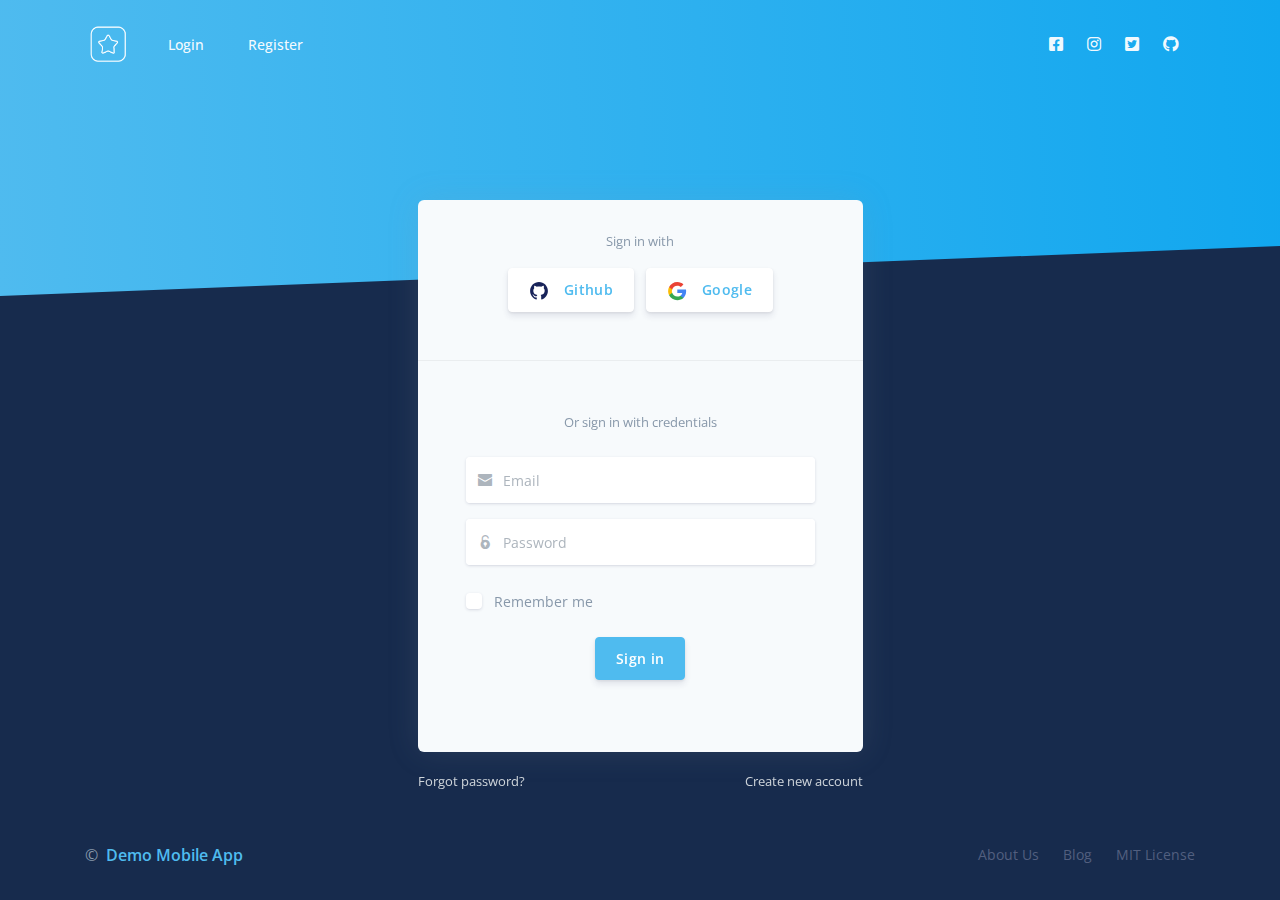
==== commit 4bf293d7: "rebrand changes" ====
--- a/index.html
+++ b/index.html
@@ -1,9 +1,7 @@
 <!--
 =========================================================
 
-* Go Trestles Product Team!
-* First American Demo 
-* Product Lunch and Learn 
+* Demo Mobile App
 
 =========================================================
 
@@ -14,9 +12,9 @@
 <head>
   <meta charset="utf-8">
   <meta name="viewport" content="width=device-width, initial-scale=1, shrink-to-fit=no">
-  <meta name="description" content="Dashboard">
-  <meta name="author" content="Trestles">
-  <title>Trestles Demo - Login</title>
+  <meta name="description" content="SignIn">
+  <meta name="author" content="Nicole Dormido">
+  <title>Sign In - Demo Mobile App</title>
   <!-- Favicon -->
   <link rel="icon" href="assets/img/brand/favicon.png" type="image/png">
   <!-- Fonts -->
@@ -32,7 +30,7 @@
   <!-- Navbar -->
   <nav id="navbar-main" class="navbar navbar-horizontal navbar-transparent navbar-main navbar-expand-lg navbar-light">
     <div class="container">
-      <a class="navbar-brand" href="dashboard.html">
+      <a class="navbar-brand" href="#">
         <img src="assets/img/brand/white.png">
       </a>
       <button class="navbar-toggler" type="button" data-toggle="collapse" data-target="#navbar-collapse" aria-controls="navbar-collapse" aria-expanded="false" aria-label="Toggle navigation">
@@ -43,7 +41,7 @@
           <div class="row">
             <div class="col-6 collapse-brand">
               <a href="dashboard.html">
-                <img src="assets/img/brand/blue.png">
+                <img src="assets/img/brand/blue.png"> <span>Demo Mobile App</span>
               </a>
             </div>
             <div class="col-6 collapse-close">
@@ -185,7 +183,7 @@
       <div class="row align-items-center justify-content-xl-between">
         <div class="col-xl-6">
           <div class="copyright text-center  text-lg-left  text-muted">
-            &copy; <a href="#" class="font-weight-bold ml-1" target="_blank">Trestles Demo</a>
+            &copy; <a href="#" class="font-weight-bold ml-1" target="_blank">Demo Mobile App</a>
           </div>
         </div>
         <div class="col-xl-6">
--- a/assets/css/demo.css
+++ b/assets/css/demo.css
@@ -8,7 +8,7 @@
 */
 :root
 {
-    --blue: #5e72e4;
+    --blue: #4fbbef;
     --indigo: #5603ad;
     --purple: #8965e0;
     --pink: #f3a4b5;
@@ -23,7 +23,7 @@
     --gray-dark: #32325d;
     --light: #ced4da;
     --lighter: #e9ecef;
-    --primary: #5e72e4;
+    --primary: #4fbbef;
     --secondary: #f7fafc;
     --success: #2dce89;
     --info: #11cdef;
@@ -208,7 +208,7 @@
 {
     text-decoration: none;
 
-    color: #5e72e4;
+    color: #4fbbef;
     background-color: transparent;
 }
 a:hover
@@ -2714,7 +2714,7 @@
 .form-control:focus
 {
     color: #8898aa;
-    border-color: #5e72e4;
+    border-color: #4fbbef;
     outline: 0;
     background-color: #fff;
     box-shadow: 0 3px 9px rgba(50, 50, 9, 0), 3px 4px 8px rgba(94, 114, 228, .1);
@@ -3341,15 +3341,15 @@
 .btn-primary
 {
     color: #fff;
-    border-color: #5e72e4;
-    background-color: #5e72e4;
+    border-color: #4fbbef;
+    background-color: #4fbbef;
     box-shadow: 0 4px 6px rgba(50, 50, 93, .11), 0 1px 3px rgba(0, 0, 0, .08);
 }
 .btn-primary:hover
 {
     color: #fff;
-    border-color: #5e72e4; 
-    background-color: #5e72e4;
+    border-color: #4fbbef; 
+    background-color: #4fbbef;
 }
 .btn-primary:focus,
 .btn-primary.focus
@@ -3360,15 +3360,15 @@
 .btn-primary:disabled
 {
     color: #fff;
-    border-color: #5e72e4; 
-    background-color: #5e72e4;
+    border-color: #4fbbef; 
+    background-color: #4fbbef;
 }
 .btn-primary:not(:disabled):not(.disabled):active,
 .btn-primary:not(:disabled):not(.disabled).active,
 .show > .btn-primary.dropdown-toggle
 {
     color: #fff;
-    border-color: #5e72e4; 
+    border-color: #4fbbef; 
     background-color: #324cdd;
 }
 .btn-primary:not(:disabled):not(.disabled):active:focus,
@@ -3820,16 +3820,16 @@
 
 .btn-outline-primary
 {
-    color: #5e72e4;
-    border-color: #5e72e4; 
+    color: #4fbbef;
+    border-color: #4fbbef; 
     background-color: transparent;
     background-image: none;
 }
 .btn-outline-primary:hover
 {
     color: #fff;
-    border-color: #5e72e4; 
-    background-color: #5e72e4;
+    border-color: #4fbbef; 
+    background-color: #4fbbef;
 }
 .btn-outline-primary:focus,
 .btn-outline-primary.focus
@@ -3839,7 +3839,7 @@
 .btn-outline-primary.disabled,
 .btn-outline-primary:disabled
 {
-    color: #5e72e4;
+    color: #4fbbef;
     background-color: transparent;
 }
 .btn-outline-primary:not(:disabled):not(.disabled):active,
@@ -3847,8 +3847,8 @@
 .show > .btn-outline-primary.dropdown-toggle
 {
     color: #fff;
-    border-color: #5e72e4; 
-    background-color: #5e72e4;
+    border-color: #4fbbef; 
+    background-color: #4fbbef;
 }
 .btn-outline-primary:not(:disabled):not(.disabled):active:focus,
 .btn-outline-primary:not(:disabled):not(.disabled).active:focus,
@@ -4292,7 +4292,7 @@
 
     text-decoration: none; 
 
-    color: #5e72e4;
+    color: #4fbbef;
 }
 .btn-link:hover
 {
@@ -5116,8 +5116,8 @@
 .custom-control-input:checked ~ .custom-control-label::before
 {
     color: #fff;
-    border-color: #5e72e4;
-    background-color: #5e72e4;
+    border-color: #4fbbef;
+    background-color: #4fbbef;
     box-shadow: 0 3px 2px rgba(233, 236, 239, .05);
 }
 .custom-control-input:focus ~ .custom-control-label::before
@@ -5126,13 +5126,13 @@
 }
 .custom-control-input:focus:not(:checked) ~ .custom-control-label::before
 {
-    border-color: #5e72e4;
+    border-color: #4fbbef;
 }
 .custom-control-input:not(:disabled):active ~ .custom-control-label::before
 {
     color: #fff;
-    border-color: #5e72e4;
-    background-color: #5e72e4;
+    border-color: #4fbbef;
+    background-color: #4fbbef;
     box-shadow: 0 3px 2px rgba(233, 236, 239, .05);
 }
 .custom-control-input[disabled] ~ .custom-control-label,
@@ -5200,8 +5200,8 @@
 
 .custom-checkbox .custom-control-input:indeterminate ~ .custom-control-label::before
 {
-    border-color: #5e72e4;
-    background-color: #5e72e4;
+    border-color: #4fbbef;
+    background-color: #4fbbef;
     box-shadow: none;
 }
 
@@ -5306,9 +5306,9 @@
 }
 .custom-select:focus
 {
-    border-color: #5e72e4;
+    border-color: #4fbbef;
     outline: 0;
-    box-shadow: inset 0 1px 2px rgba(0, 0, 0, .075), 0 0 0 0 #5e72e4;
+    box-shadow: inset 0 1px 2px rgba(0, 0, 0, .075), 0 0 0 0 #4fbbef;
 }
 .custom-select:focus::-ms-value
 {
@@ -5382,7 +5382,7 @@
 }
 .custom-file-input:focus ~ .custom-file-label
 {
-    border-color: #5e72e4;
+    border-color: #4fbbef;
     box-shadow: 0 3px 9px rgba(50, 50, 9, 0), 3px 4px 8px rgba(94, 114, 228, .1);
 }
 .custom-file-input[disabled] ~ .custom-file-label,
@@ -5484,7 +5484,7 @@
 
     border: 0;
     border-radius: 1rem;
-    background-color: #5e72e4;
+    background-color: #4fbbef;
     box-shadow: 0 .1rem .25rem rgba(0, 0, 0, .1);
 
     -webkit-appearance: none;
@@ -5523,7 +5523,7 @@
 
     border: 0;
     border-radius: 1rem;
-    background-color: #5e72e4;
+    background-color: #4fbbef;
     box-shadow: 0 .1rem .25rem rgba(0, 0, 0, .1);
 
     -moz-appearance: none;
@@ -5565,7 +5565,7 @@
 
     border: 0;
     border-radius: 1rem;
-    background-color: #5e72e4;
+    background-color: #4fbbef;
     box-shadow: 0 .1rem .25rem rgba(0, 0, 0, .1);
 
     appearance: none;
@@ -5723,7 +5723,7 @@
 .nav-pills .show > .nav-link
 {
     color: #fff;
-    background-color: #5e72e4;
+    background-color: #4fbbef;
 }
 
 .nav-fill .nav-item
@@ -6625,8 +6625,8 @@
     z-index: 3;
 
     color: #fff;
-    border-color: #5e72e4; 
-    background-color: #5e72e4;
+    border-color: #4fbbef; 
+    background-color: #4fbbef;
 }
 
 .page-item.disabled .page-link
@@ -7292,7 +7292,7 @@
     white-space: nowrap;
 
     color: #fff;
-    background-color: #5e72e4;
+    background-color: #4fbbef;
 
     justify-content: center;
 }
@@ -7401,8 +7401,8 @@
     z-index: 2;
 
     color: #fff;
-    border-color: #5e72e4; 
-    background-color: #5e72e4;
+    border-color: #4fbbef; 
+    background-color: #4fbbef;
 }
 .list-group-item + .list-group-item
 {
@@ -8759,7 +8759,7 @@
 
 .bg-primary
 {
-    background-color: #5e72e4 !important;
+    background-color: #4fbbef !important;
 }
 
 a.bg-primary:hover,
@@ -8975,7 +8975,7 @@
 
 .border-primary
 {
-    border-color: #5e72e4 !important;
+    border-color: #4fbbef !important;
 }
 
 .border-secondary
@@ -17739,7 +17739,7 @@
 
 .text-primary
 {
-    color: #5e72e4 !important;
+    color: #4fbbef !important;
 }
 
 a.text-primary:hover,
@@ -18381,7 +18381,7 @@
 
 .btn-neutral
 {
-    color: #5e72e4;
+    color: #4fbbef;
 }
 
 .btn-facebook
@@ -18863,7 +18863,7 @@
 
     vertical-align: middle;
 
-    color: #5e72e4;
+    color: #4fbbef;
 }
 .btn-icon-clipboard span
 {
@@ -19173,7 +19173,7 @@
 
 .accordion .card-header[aria-expanded='true'] .heading
 {
-    color: #5e72e4;
+    color: #4fbbef;
 }
 
 .main-content
@@ -19207,7 +19207,7 @@
 
 .custom-checkbox .custom-control-input:checked ~ .custom-control-label::before
 {
-    border-color: #5e72e4;
+    border-color: #4fbbef;
 }
 
 .custom-checkbox .custom-control-input:checked ~ .custom-control-label::after
@@ -19287,7 +19287,7 @@
 
 .custom-checkbox .custom-control-input:checked ~ .custom-control-label::before
 {
-    border-color: #5e72e4;
+    border-color: #4fbbef;
 }
 
 .custom-checkbox .custom-control-input:checked ~ .custom-control-label::after
@@ -19307,13 +19307,13 @@
 
 .custom-checkbox-primary .custom-control-input:checked ~ .custom-control-label::before
 {
-    border-color: #5e72e4;
-    background-color: #5e72e4;
+    border-color: #4fbbef;
+    background-color: #4fbbef;
 }
 
 .custom-checkbox-primary .custom-control-input:checked ~ .custom-control-label::after
 {
-    background-image: #5e72e4;
+    background-image: #4fbbef;
 }
 
 .custom-checkbox-secondary .custom-control-input:checked ~ .custom-control-label::before
@@ -19448,7 +19448,7 @@
 
 .custom-radio .custom-control-input:checked ~ .custom-control-label::before
 {
-    border-color: #5e72e4;
+    border-color: #4fbbef;
 }
 
 .custom-radio .custom-control-input:checked ~ .custom-control-label::after
@@ -19483,13 +19483,13 @@
 }
 .custom-toggle input:checked + .custom-toggle-slider
 {
-    border: 1px solid #5e72e4;
+    border: 1px solid #4fbbef;
 }
 .custom-toggle input:checked + .custom-toggle-slider:before
 {
     transform: translateX(28px); 
 
-    background: #5e72e4;
+    background: #4fbbef;
 }
 .custom-toggle input:disabled + .custom-toggle-slider
 {
@@ -19546,7 +19546,7 @@
 
     content: attr(data-label-on);
 
-    color: #5e72e4;
+    color: #4fbbef;
 }
 
 .custom-toggle-slider:after
@@ -19582,20 +19582,20 @@
 
 .custom-toggle-primary input:checked + .custom-toggle-slider
 {
-    border-color: #5e72e4;
+    border-color: #4fbbef;
 }
 .custom-toggle-primary input:checked + .custom-toggle-slider:before
 {
-    background: #5e72e4;
+    background: #4fbbef;
 }
 .custom-toggle-primary input:checked + .custom-toggle-slider:after
 {
-    color: #5e72e4;
+    color: #4fbbef;
 }
 
 .custom-toggle-primary input:disabled:checked + .custom-toggle-slider
 {
-    border-color: #5e72e4;
+    border-color: #4fbbef;
 }
 .custom-toggle-primary input:disabled:checked + .custom-toggle-slider:before
 {
@@ -20248,13 +20248,13 @@
 .focused .input-group-text
 {
     color: #8898aa;
-    border-color: #5e72e4; 
+    border-color: #4fbbef; 
     background-color: #fff;
 }
 
 .focused .form-control
 {
-    border-color: #5e72e4;
+    border-color: #4fbbef;
 }
 
 .focused .input-group-flush
@@ -20658,7 +20658,7 @@
 .modal-primary .modal-content
 {
     color: #fff; 
-    background-color: #5e72e4;
+    background-color: #4fbbef;
 }
 .modal-primary .modal-content .heading
 {
@@ -21474,7 +21474,7 @@
 {
     transform: rotate(90deg); 
 
-    color: #5e72e4;
+    color: #4fbbef;
 }
 .navbar-vertical .navbar-nav .nav .nav-link
 {
@@ -21595,7 +21595,7 @@
 
     color: #fff;
     border-radius: .375rem; 
-    background: #5e72e4;
+    background: #4fbbef;
 }
 .navbar-vertical.navbar-expand-xs .navbar-nav .nav .nav-link
 {
@@ -21713,7 +21713,7 @@
 
         color: #fff;
         border-radius: .375rem; 
-        background: #5e72e4;
+        background: #4fbbef;
     }
     .navbar-vertical.navbar-expand-sm .navbar-nav .nav .nav-link
     {
@@ -21832,7 +21832,7 @@
 
         color: #fff;
         border-radius: .375rem; 
-        background: #5e72e4;
+        background: #4fbbef;
     }
     .navbar-vertical.navbar-expand-md .navbar-nav .nav .nav-link
     {
@@ -21951,7 +21951,7 @@
 
         color: #fff;
         border-radius: .375rem; 
-        background: #5e72e4;
+        background: #4fbbef;
     }
     .navbar-vertical.navbar-expand-lg .navbar-nav .nav .nav-link
     {
@@ -22070,7 +22070,7 @@
 
         color: #fff;
         border-radius: .375rem; 
-        background: #5e72e4;
+        background: #4fbbef;
     }
     .navbar-vertical.navbar-expand-xl .navbar-nav .nav .nav-link
     {
@@ -22905,7 +22905,7 @@
 }
 .nav-link:hover
 {
-    color: #5e72e4;
+    color: #4fbbef;
 }
 .nav-link i.ni
 {
@@ -22927,7 +22927,7 @@
 
     transition: all .15s ease; 
 
-    color: #5e72e4;
+    color: #4fbbef;
     background-color: #fff;
     box-shadow: 0 4px 6px rgba(50, 50, 93, .11), 0 1px 3px rgba(0, 0, 0, .08);
 }
@@ -22940,7 +22940,7 @@
 .nav-pills .show > .nav-link
 {
     color: #fff;
-    background-color: #5e72e4;
+    background-color: #4fbbef;
 }
 
 @media (max-width: 575.98px)
@@ -23031,12 +23031,12 @@
 
 .popover-primary
 {
-    background-color: #5e72e4;
+    background-color: #4fbbef;
 }
 .popover-primary .popover-header
 {
     color: #fff; 
-    background-color: #5e72e4;
+    background-color: #4fbbef;
 }
 .popover-primary .popover-body
 {
@@ -23049,22 +23049,22 @@
 .popover-primary.bs-popover-top .arrow::after,
 .popover-primary.bs-popover-auto[x-placement^='top'] .arrow::after
 {
-    border-top-color: #5e72e4;
+    border-top-color: #4fbbef;
 }
 .popover-primary.bs-popover-right .arrow::after,
 .popover-primary.bs-popover-auto[x-placement^='right'] .arrow::after
 {
-    border-right-color: #5e72e4;
+    border-right-color: #4fbbef;
 }
 .popover-primary.bs-popover-bottom .arrow::after,
 .popover-primary.bs-popover-auto[x-placement^='bottom'] .arrow::after
 {
-    border-bottom-color: #5e72e4;
+    border-bottom-color: #4fbbef;
 }
 .popover-primary.bs-popover-left .arrow::after,
 .popover-primary.bs-popover-auto[x-placement^='left'] .arrow::after
 {
-    border-left-color: #5e72e4;
+    border-left-color: #4fbbef;
 }
 
 .popover-secondary
@@ -23565,7 +23565,7 @@
 
     text-transform: uppercase;
 
-    color: #5e72e4;
+    color: #4fbbef;
     border-radius: 30px; 
     background: rgba(94, 114, 228, .1);
 }
@@ -24007,7 +24007,7 @@
 
 .bg-blue
 {
-    background-color: #5e72e4 !important;
+    background-color: #4fbbef !important;
 }
 
 a.bg-blue:hover,
@@ -24202,7 +24202,7 @@
 
 .bg-gradient-primary
 {
-    background: linear-gradient(87deg, #5e72e4 0, #825ee4 100%) !important;
+    background: linear-gradient(87deg, #4fbbef 0, #11a7ef 100%) !important;
 }
 
 .bg-gradient-secondary
@@ -24262,7 +24262,7 @@
 
 .bg-gradient-blue
 {
-    background: linear-gradient(87deg, #5e72e4 0, #825ee4 100%) !important;
+    background: linear-gradient(87deg, #4fbbef 0, #11a7ef 100%) !important;
 }
 
 .bg-gradient-indigo
@@ -24558,7 +24558,7 @@
 
 .bg-gradient-primary
 {
-    background: linear-gradient(87deg, #5e72e4 0, #825ee4 100%) !important;
+    background: linear-gradient(87deg, #4fbbef 0, #11a7ef 100%) !important;
 }
 
 .bg-gradient-secondary
@@ -24618,12 +24618,12 @@
 
 .fill-primary
 {
-    fill: #5e72e4;
+    fill: #4fbbef;
 }
 
 .stroke-primary
 {
-    stroke: #5e72e4;
+    stroke: #4fbbef;
 }
 
 .fill-secondary
@@ -25595,7 +25595,7 @@
 
 .text-blue
 {
-    color: #5e72e4 !important;
+    color: #4fbbef !important;
 }
 
 a.text-blue:hover,
@@ -25903,13 +25903,13 @@
 }
 .datepicker table tr td.highlighted.focused
 {
-    background: #5e72e4;
+    background: #4fbbef;
 }
 .datepicker table tr td.highlighted.disabled,
 .datepicker table tr td.highlighted.disabled:active
 {
     color: #ced4da; 
-    background: #5e72e4;
+    background: #4fbbef;
 }
 .datepicker table tr td.today
 {
@@ -25929,7 +25929,7 @@
 {
     color: #fff;
     border-radius: 0; 
-    background: #5e72e4;
+    background: #4fbbef;
 }
 .datepicker table tr td.range.focused
 {
@@ -25956,7 +25956,7 @@
 .datepicker table tr td.range.today.disabled:active
 {
     color: #fff; 
-    background: #5e72e4;
+    background: #4fbbef;
 }
 .datepicker table tr td.day.range-start
 {
@@ -25979,7 +25979,7 @@
 .datepicker table tr td.day.range:hover
 {
     color: #fff; 
-    background: #5e72e4;
+    background: #4fbbef;
 }
 .datepicker table tr td.active,
 .datepicker table tr td.active.highlighted,
@@ -25987,7 +25987,7 @@
 .datepicker table tr td.active.highlighted:hover
 {
     color: #fff;
-    background: #5e72e4;
+    background: #4fbbef;
     box-shadow: none;
 }
 .datepicker table tr td span
@@ -26187,7 +26187,7 @@
 }
 table.dataTable tbody > tr.selected
 {
-    background-color: #5e72e4;
+    background-color: #4fbbef;
 }
 
 .dataTables_length,
@@ -26248,8 +26248,8 @@
 
 .dz-drag-hover .dz-message
 {
-    color: #5e72e4; 
-    border-color: #5e72e4;
+    color: #4fbbef; 
+    border-color: #4fbbef;
 }
 
 .dropzone-multiple .dz-message
@@ -26421,7 +26421,7 @@
 }
 .fc-icon:hover
 {
-    color: #5e72e4;
+    color: #4fbbef;
 }
 
 .fc-button
@@ -26954,7 +26954,7 @@
 
 .noUi-connect
 {
-    background: #5e72e4;
+    background: #4fbbef;
 }
 
 .noUi-draggable
@@ -27194,7 +27194,7 @@
 
 .noUi-connect
 {
-    background: #5e72e4;
+    background: #4fbbef;
     box-shadow: none;
 }
 
@@ -27211,14 +27211,14 @@
 
     border: 0;
     border-radius: 100%;
-    background-color: #5e72e4;
+    background-color: #4fbbef;
     box-shadow: none;
 }
 
 .noUi-horizontal .noUi-handle.noUi-active,
 .noUi-vertical .noUi-handle.noUi-active
 {
-    box-shadow: 0 0 0 2px #5e72e4;
+    box-shadow: 0 0 0 2px #4fbbef;
 }
 
 .input-slider--cyan .noUi-connect
@@ -27367,7 +27367,7 @@
 .ql-editor:focus
 {
     color: #8898aa;
-    border-color: #5e72e4;
+    border-color: #4fbbef;
     outline: 0;
     background-color: #fff;
     box-shadow: 0 3px 9px rgba(50, 50, 9, 0), 3px 4px 8px rgba(94, 114, 228, .1);
@@ -27426,7 +27426,7 @@
 }
 .ql-toolbar button:hover
 {
-    color: #5e72e4;
+    color: #4fbbef;
 }
 .ql-toolbar button:first-child
 {
@@ -27435,7 +27435,7 @@
 
 .ql-toolbar .ql-active
 {
-    color: #5e72e4;
+    color: #4fbbef;
 }
 
 .ql-toolbar button svg
@@ -27622,16 +27622,16 @@
 .ql-tooltip.ql-editing .ql-action::before
 {
     color: #fff;
-    border-color: #5e72e4;
-    background-color: #5e72e4;
+    border-color: #4fbbef;
+    background-color: #4fbbef;
     box-shadow: 0 4px 6px rgba(50, 50, 93, .11), 0 1px 3px rgba(0, 0, 0, .08);
 }
 .ql-tooltip .ql-action::before:hover,
 .ql-tooltip.ql-editing .ql-action::before:hover
 {
     color: #fff;
-    border-color: #5e72e4; 
-    background-color: #5e72e4;
+    border-color: #4fbbef; 
+    background-color: #4fbbef;
 }
 .ql-tooltip .ql-action::before:focus,
 .ql-tooltip .ql-action::before.focus,
@@ -27646,8 +27646,8 @@
 .ql-tooltip.ql-editing .ql-action::before:disabled
 {
     color: #fff;
-    border-color: #5e72e4; 
-    background-color: #5e72e4;
+    border-color: #4fbbef; 
+    background-color: #4fbbef;
 }
 .ql-tooltip .ql-action::before:not(:disabled):not(.disabled):active,
 .ql-tooltip .ql-action::before:not(:disabled):not(.disabled).active,
@@ -27657,7 +27657,7 @@
 .show > .ql-tooltip.ql-editing .ql-action::before.dropdown-toggle
 {
     color: #fff;
-    border-color: #5e72e4; 
+    border-color: #4fbbef; 
     background-color: #324cdd;
 }
 .ql-tooltip .ql-action::before:not(:disabled):not(.disabled):active:focus,
@@ -28946,7 +28946,7 @@
 .select2-container--default .select2-search--dropdown .select2-search__field:focus
 {
     color: #8898aa;
-    border-color: #5e72e4;
+    border-color: #4fbbef;
     outline: 0;
     background-color: #fff;
     box-shadow: 0 3px 9px rgba(50, 50, 9, 0), 3px 4px 8px rgba(94, 114, 228, .1);
@@ -29353,7 +29353,7 @@
 .bootstrap-datetimepicker-widget a[data-action='togglePicker'],
 .bootstrap-datetimepicker-widget a[data-action='togglePicker']:hover
 {
-    color: #5e72e4;
+    color: #4fbbef;
 }
 
 .bootstrap-datetimepicker-widget a[data-action]:active
@@ -29440,7 +29440,7 @@
 {
     text-align: center;
 
-    color: #5e72e4; 
+    color: #4fbbef; 
     border-radius: 3px;
 }
 
@@ -29518,7 +29518,7 @@
 
     text-align: center;
 
-    color: #5e72e4; 
+    color: #4fbbef; 
     border-radius: 4px;
     border-radius: 50%;
 }
@@ -29540,7 +29540,7 @@
 
     text-align: center;
 
-    color: #5e72e4;
+    color: #4fbbef;
 }
 
 .bootstrap-datetimepicker-widget table thead tr:first-child th
@@ -29630,7 +29630,7 @@
 .bootstrap-datetimepicker-widget table td.active:hover > div
 {
     color: #fff;
-    background-color: #5e72e4;
+    background-color: #4fbbef;
     box-shadow: 0 1px 10px 0 rgba(0, 0, 0, .2);
 }
 
@@ -29667,7 +29667,7 @@
 .bootstrap-datetimepicker-widget table td span.active
 {
     color: #fff; 
-    background-color: #5e72e4;
+    background-color: #4fbbef;
 }
 
 .bootstrap-datetimepicker-widget table td span.old
@@ -29783,7 +29783,7 @@
 
 input.datetimepicker[data-color='orange'] + .bootstrap-datetimepicker-widget
 {
-    background-color: #5e72e4;
+    background-color: #4fbbef;
 }
 input.datetimepicker[data-color='orange'] + .bootstrap-datetimepicker-widget table td.active > div,
 input.datetimepicker[data-color='orange'] + .bootstrap-datetimepicker-widget table td.active:hover > div,
@@ -29791,7 +29791,7 @@
 input.datetimepicker[data-color='orange'] + .bootstrap-datetimepicker-widget.dropdown-menu.top:after,
 input.datetimepicker[data-color='orange'] + .bootstrap-datetimepicker-widget.dropdown-menu.bottom:before
 {
-    color: #5e72e4;
+    color: #4fbbef;
 }
 
 input.datetimepicker[data-color='blue'] + .bootstrap-datetimepicker-widget
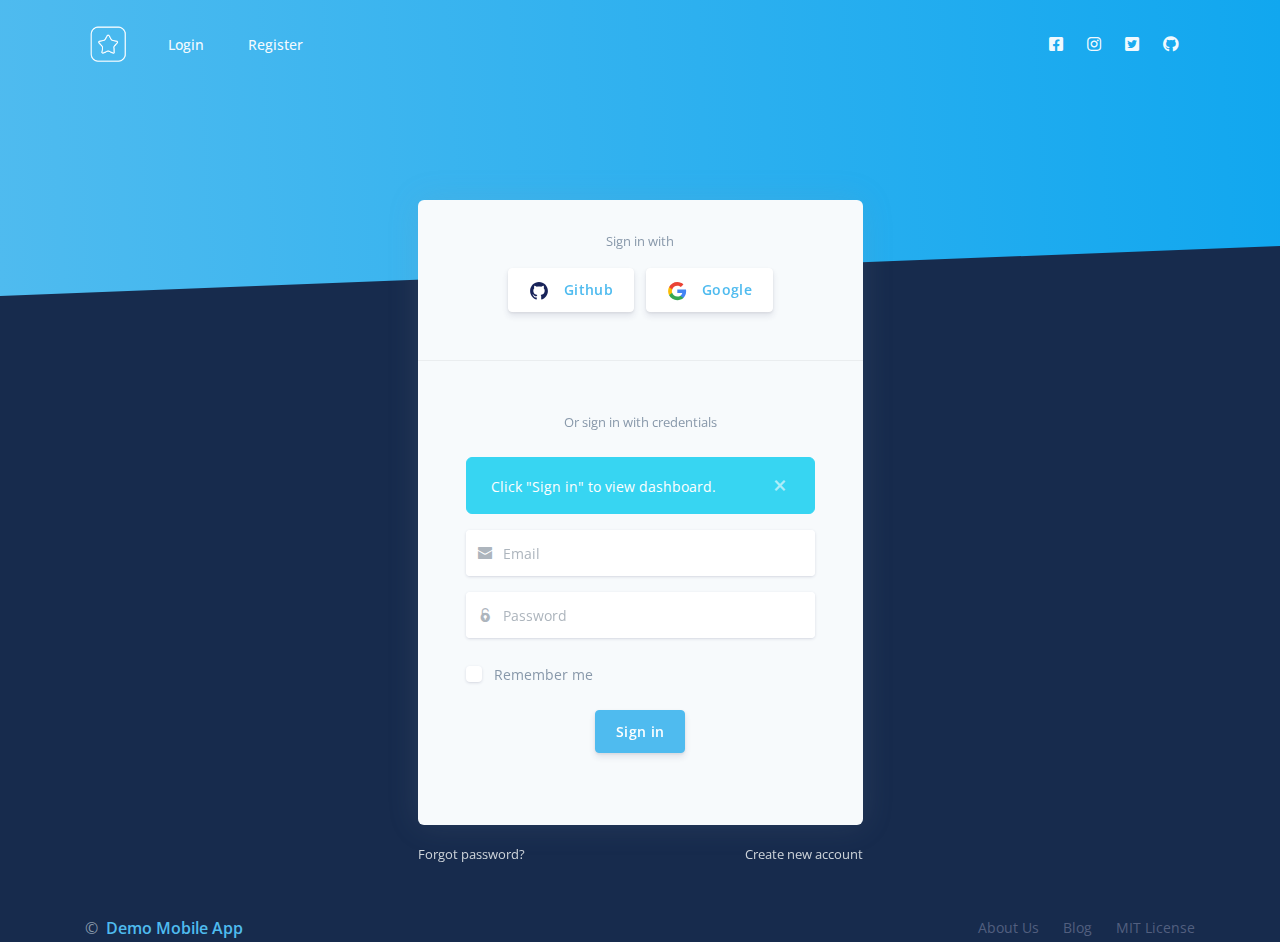
==== commit bb9b0fd5: "domain changes + edits" ====
--- a/index.html
+++ b/index.html
@@ -136,6 +136,12 @@
               <div class="text-center text-muted mb-4">
                 <small>Or sign in with credentials</small>
               </div>
+              <div class="alert alert-info alert-dismissible fade show" role="alert">
+                <span class="alert-text"> Click "Sign in" to view dashboard.</span>
+                <button type="button" class="close" data-dismiss="alert" aria-label="Close">
+                    <span aria-hidden="true">&times;</span>
+                </button>
+            </div>
               <form role="form">
                 <div class="form-group mb-3">
                   <div class="input-group input-group-merge input-group-alternative">
@@ -177,6 +183,7 @@
       </div>
     </div>
   </div>
+  
   <!-- Footer -->
   <footer id="footer-main">
     <div class="container">
